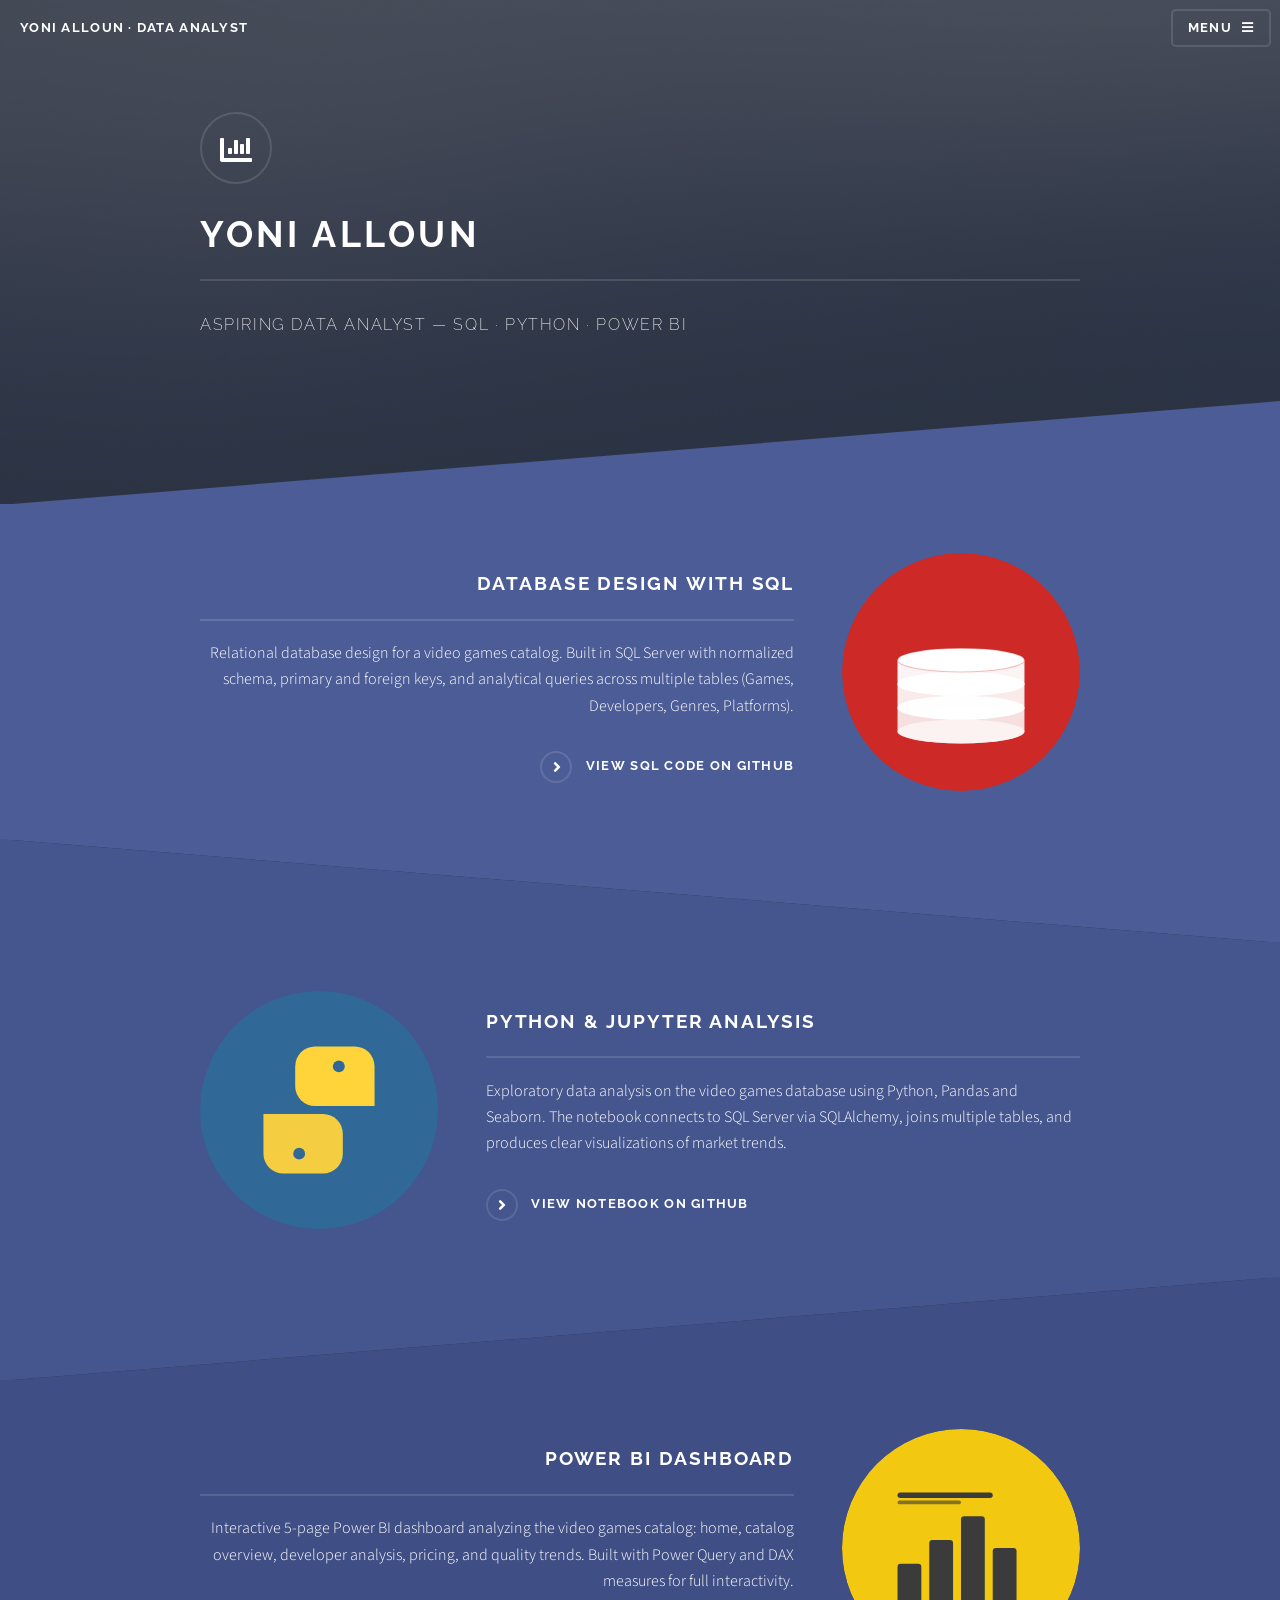
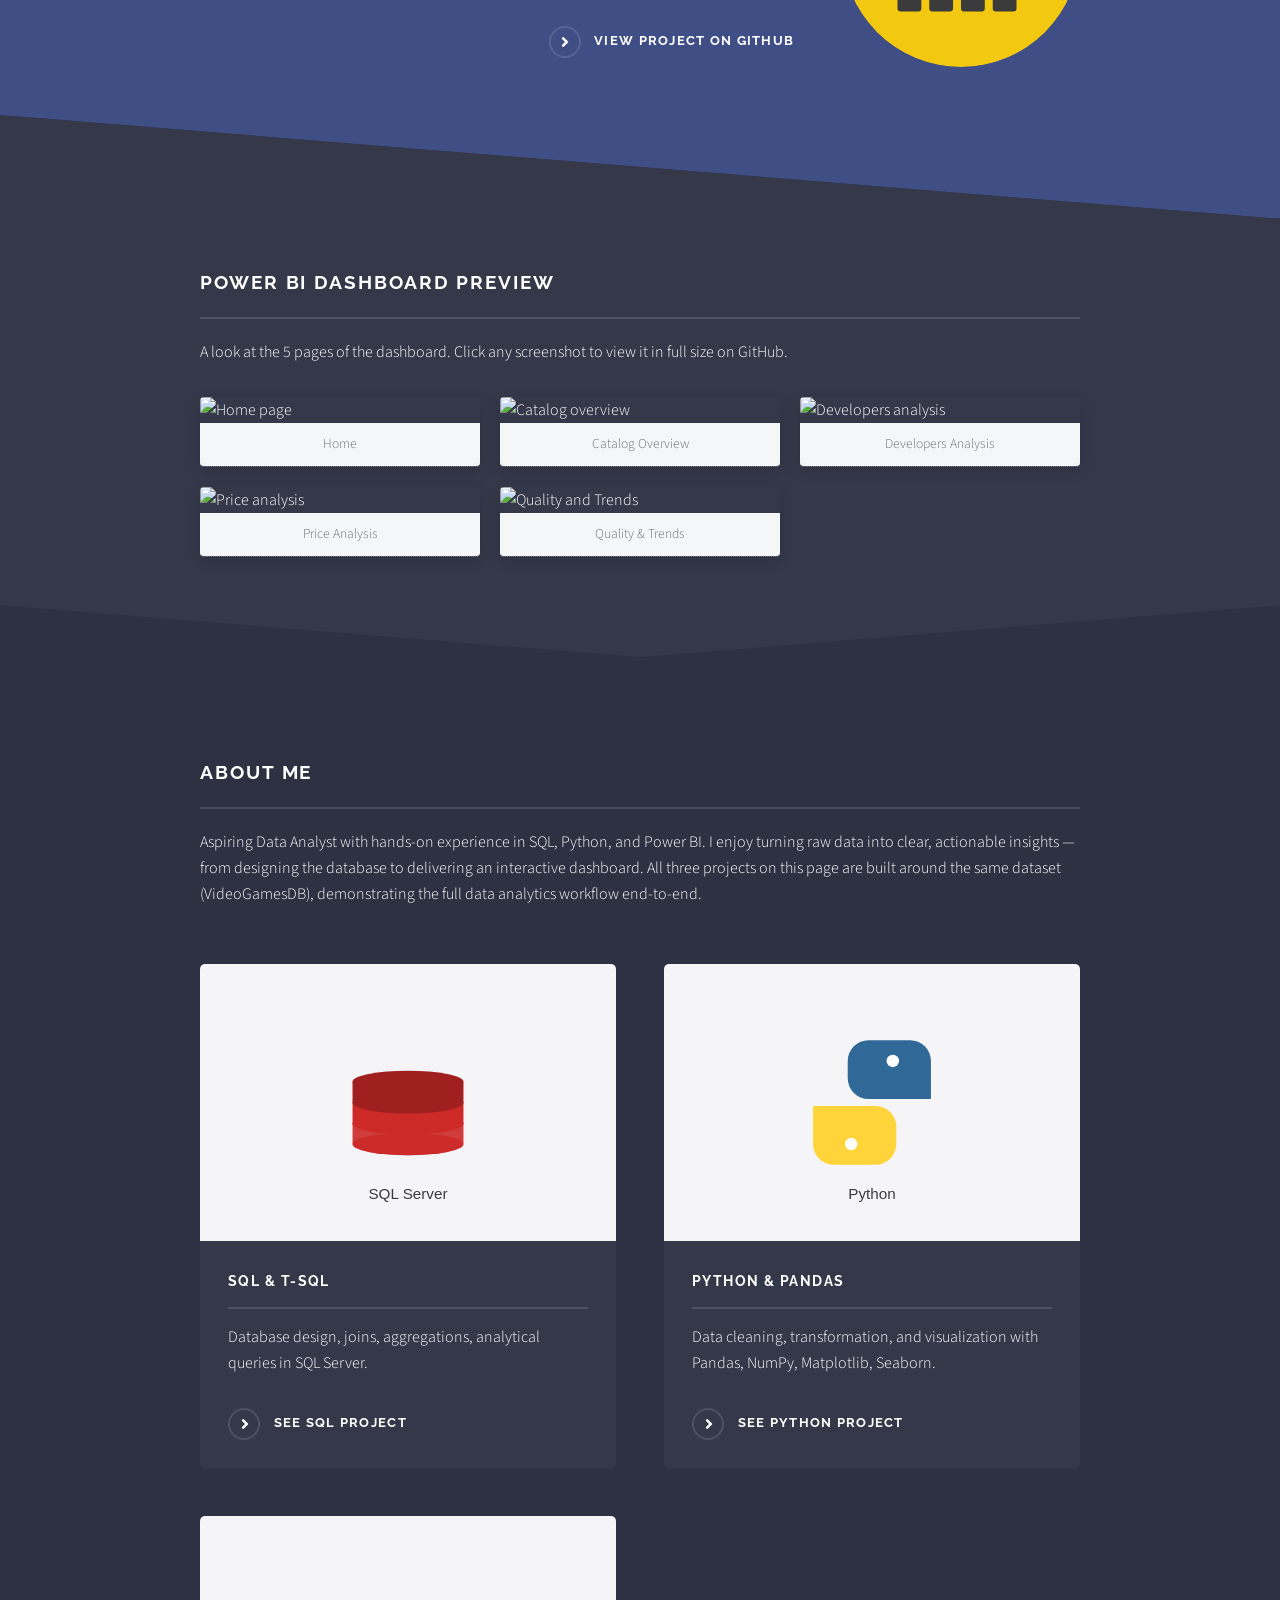
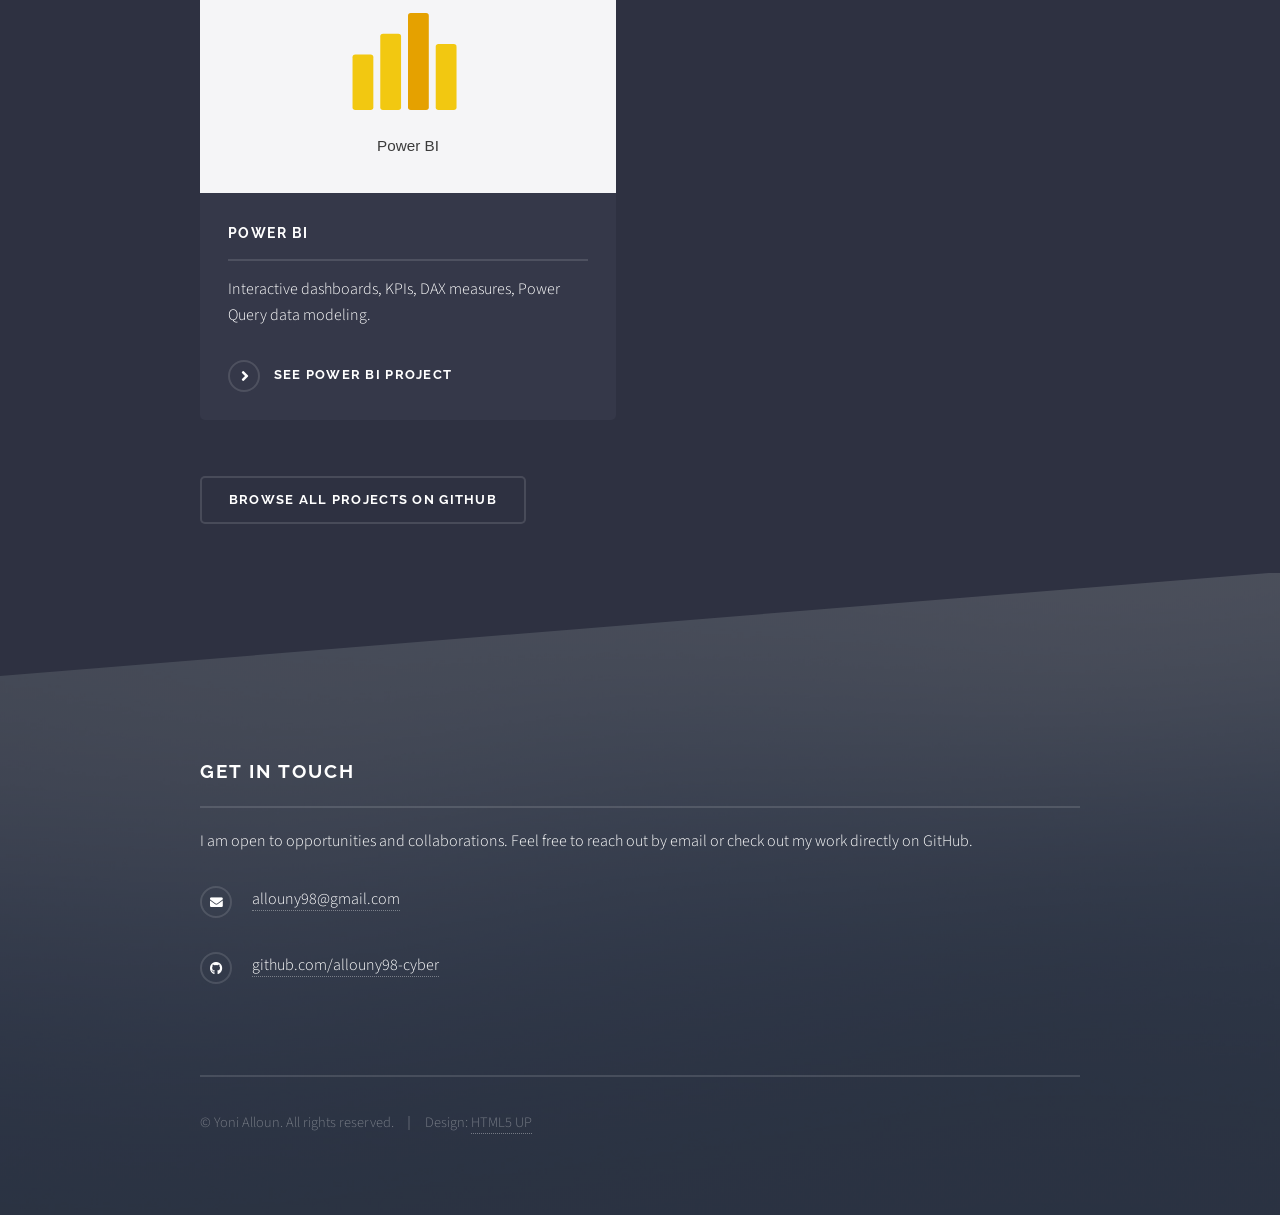
==== index.html @ 01dc7b08 "Add files via upload" ====
<!DOCTYPE HTML>
<!--
	Solid State by HTML5 UP
	html5up.net | @ajlkn
	Free for personal and commercial use under the CCA 3.0 license (html5up.net/license)
-->
<html>
	<head>
		<title>Yoni Alloun - Data Analyst Portfolio</title>
		<meta charset="utf-8" />
		<meta name="viewport" content="width=device-width, initial-scale=1, user-scalable=no" />
		<link rel="stylesheet" href="assets/css/main.css" />
		<noscript><link rel="stylesheet" href="assets/css/noscript.css" /></noscript>
		<style>
			/* Power BI gallery — make screenshots feel like a real gallery */
			.gallery {
				display: grid;
				grid-template-columns: repeat(auto-fit, minmax(280px, 1fr));
				gap: 20px;
				margin: 2em 0;
			}
			.gallery a {
				display: block;
				overflow: hidden;
				border-radius: 4px;
				box-shadow: 0 4px 14px rgba(0,0,0,0.15);
				transition: transform 0.25s ease, box-shadow 0.25s ease;
			}
			.gallery a:hover {
				transform: translateY(-4px);
				box-shadow: 0 8px 22px rgba(0,0,0,0.25);
			}
			.gallery img {
				display: block;
				width: 100%;
				height: auto;
			}
			.gallery figcaption {
				display: block;
				padding: 10px 12px;
				font-size: 0.85em;
				color: #6f7178;
				background-color: #f5f6f7;
				text-align: center;
			}
		</style>
	</head>
	<body class="is-preload">

		<!-- Page Wrapper -->
			<div id="page-wrapper">

				<!-- Header -->
					<header id="header" class="alt">
						<h1><a href="index.html">Yoni Alloun &middot; Data Analyst</a></h1>
						<nav>
							<a href="#menu">Menu</a>
						</nav>
					</header>

				<!-- Menu -->
					<nav id="menu">
						<div class="inner">
							<h2>Menu</h2>
							<ul class="links">
								<li><a href="index.html">Home</a></li>
								<li><a href="#one">Projects</a></li>
								<li><a href="#about">About</a></li>
								<li><a href="#footer">Contact</a></li>
								<li><a href="https://github.com/allouny98-cyber/my-projects" target="_blank">GitHub</a></li>
							</ul>
							<a href="#" class="close">Close</a>
						</div>
					</nav>

				<!-- Banner -->
					<section id="banner">
						<div class="inner">
							<div class="logo"><span class="icon solid fa-chart-bar"></span></div>
							<h2>Yoni Alloun</h2>
							<p>Aspiring Data Analyst &mdash; SQL &middot; Python &middot; Power BI</p>
						</div>
					</section>

				<!-- Wrapper -->
					<section id="wrapper">

						<!-- Project 1: Database Design -->
							<section id="one" class="wrapper spotlight style1">
								<div class="inner">
									<a href="https://github.com/allouny98-cyber/my-projects/blob/main/database-project/database_project.sql" class="image" target="_blank"><img src="images/project-database.svg" alt="Database Design Project" /></a>
									<div class="content">
										<h2 class="major">Database Design with SQL</h2>
										<p>Relational database design for a video games catalog. Built in SQL Server with normalized schema, primary and foreign keys, and analytical queries across multiple tables (Games, Developers, Genres, Platforms).</p>
										<a href="https://github.com/allouny98-cyber/my-projects/blob/main/database-project/database_project.sql" class="special" target="_blank">View SQL code on GitHub</a>
									</div>
								</div>
							</section>

						<!-- Project 2: Python / Jupyter -->
							<section id="two" class="wrapper alt spotlight style2">
								<div class="inner">
									<a href="https://github.com/allouny98-cyber/my-projects/tree/main/jupyter-project" class="image" target="_blank"><img src="images/project-python.svg" alt="Python Jupyter Analysis" /></a>
									<div class="content">
										<h2 class="major">Python &amp; Jupyter Analysis</h2>
										<p>Exploratory data analysis on the video games database using Python, Pandas and Seaborn. The notebook connects to SQL Server via SQLAlchemy, joins multiple tables, and produces clear visualizations of market trends.</p>
										<a href="https://github.com/allouny98-cyber/my-projects/tree/main/jupyter-project" class="special" target="_blank">View notebook on GitHub</a>
									</div>
								</div>
							</section>

						<!-- Project 3: Power BI -->
							<section id="three" class="wrapper spotlight style3">
								<div class="inner">
									<a href="https://github.com/allouny98-cyber/my-projects/tree/main/powerbi-project" class="image" target="_blank"><img src="images/project-powerbi.svg" alt="Power BI Dashboard" /></a>
									<div class="content">
										<h2 class="major">Power BI Dashboard</h2>
										<p>Interactive 5-page Power BI dashboard analyzing the video games catalog: home, catalog overview, developer analysis, pricing, and quality trends. Built with Power Query and DAX measures for full interactivity.</p>
										<a href="https://github.com/allouny98-cyber/my-projects/tree/main/powerbi-project" class="special" target="_blank">View project on GitHub</a>
									</div>
								</div>
							</section>

						<!-- Power BI Gallery -->
							<section id="gallery" class="wrapper alt style2">
								<div class="inner">
									<h2 class="major">Power BI Dashboard Preview</h2>
									<p>A look at the 5 pages of the dashboard. Click any screenshot to view it in full size on GitHub.</p>
									<div class="gallery">
										<a href="https://raw.githubusercontent.com/allouny98-cyber/my-projects/main/powerbi-project/HOME.png" target="_blank">
											<img src="https://raw.githubusercontent.com/allouny98-cyber/my-projects/main/powerbi-project/HOME.png" alt="Home page" />
											<figcaption>Home</figcaption>
										</a>
										<a href="https://raw.githubusercontent.com/allouny98-cyber/my-projects/main/powerbi-project/Catalog%20Overview.png" target="_blank">
											<img src="https://raw.githubusercontent.com/allouny98-cyber/my-projects/main/powerbi-project/Catalog%20Overview.png" alt="Catalog overview" />
											<figcaption>Catalog Overview</figcaption>
										</a>
										<a href="https://raw.githubusercontent.com/allouny98-cyber/my-projects/main/powerbi-project/Developers%20Analysis.png" target="_blank">
											<img src="https://raw.githubusercontent.com/allouny98-cyber/my-projects/main/powerbi-project/Developers%20Analysis.png" alt="Developers analysis" />
											<figcaption>Developers Analysis</figcaption>
										</a>
										<a href="https://raw.githubusercontent.com/allouny98-cyber/my-projects/main/powerbi-project/Price%20Analysis.png" target="_blank">
											<img src="https://raw.githubusercontent.com/allouny98-cyber/my-projects/main/powerbi-project/Price%20Analysis.png" alt="Price analysis" />
											<figcaption>Price Analysis</figcaption>
										</a>
										<a href="https://raw.githubusercontent.com/allouny98-cyber/my-projects/main/powerbi-project/Quality%20%26%20Trends.png" target="_blank">
											<img src="https://raw.githubusercontent.com/allouny98-cyber/my-projects/main/powerbi-project/Quality%20%26%20Trends.png" alt="Quality and Trends" />
											<figcaption>Quality &amp; Trends</figcaption>
										</a>
									</div>
								</div>
							</section>

						<!-- About / Skills -->
							<section id="about" class="wrapper alt style1">
								<div class="inner">
									<h2 class="major">About me</h2>
									<p>Aspiring Data Analyst with hands-on experience in SQL, Python, and Power BI. I enjoy turning raw data into clear, actionable insights &mdash; from designing the database to delivering an interactive dashboard. All three projects on this page are built around the same dataset (VideoGamesDB), demonstrating the full data analytics workflow end-to-end.</p>
									<section class="features">
										<article>
											<a href="https://github.com/allouny98-cyber/my-projects/blob/main/database-project/database_project.sql" class="image" target="_blank"><img src="images/skill-sql.svg" alt="SQL Server" /></a>
											<h3 class="major">SQL &amp; T-SQL</h3>
											<p>Database design, joins, aggregations, analytical queries in SQL Server.</p>
											<a href="https://github.com/allouny98-cyber/my-projects/blob/main/database-project/database_project.sql" class="special" target="_blank">See SQL project</a>
										</article>
										<article>
											<a href="https://github.com/allouny98-cyber/my-projects/tree/main/jupyter-project" class="image" target="_blank"><img src="images/skill-python.svg" alt="Python" /></a>
											<h3 class="major">Python &amp; Pandas</h3>
											<p>Data cleaning, transformation, and visualization with Pandas, NumPy, Matplotlib, Seaborn.</p>
											<a href="https://github.com/allouny98-cyber/my-projects/tree/main/jupyter-project" class="special" target="_blank">See Python project</a>
										</article>
										<article>
											<a href="https://github.com/allouny98-cyber/my-projects/tree/main/powerbi-project" class="image" target="_blank"><img src="images/skill-powerbi.svg" alt="Power BI" /></a>
											<h3 class="major">Power BI</h3>
											<p>Interactive dashboards, KPIs, DAX measures, Power Query data modeling.</p>
											<a href="https://github.com/allouny98-cyber/my-projects/tree/main/powerbi-project" class="special" target="_blank">See Power BI project</a>
										</article>
									</section>
									<ul class="actions">
										<li><a href="https://github.com/allouny98-cyber/my-projects" class="button" target="_blank">Browse all projects on GitHub</a></li>
									</ul>
								</div>
							</section>

					</section>

				<!-- Footer -->
					<section id="footer">
						<div class="inner">
							<h2 class="major">Get in touch</h2>
							<p>I am open to opportunities and collaborations. Feel free to reach out by email or check out my work directly on GitHub.</p>
							<ul class="contact">
								<li class="icon solid fa-envelope"><a href="mailto:allouny98@gmail.com">allouny98@gmail.com</a></li>
								<li class="icon brands fa-github"><a href="https://github.com/allouny98-cyber" target="_blank">github.com/allouny98-cyber</a></li>
							</ul>
							<ul class="copyright">
								<li>&copy; Yoni Alloun. All rights reserved.</li><li>Design: <a href="http://html5up.net">HTML5 UP</a></li>
							</ul>
						</div>
					</section>

			</div>

		<!-- Scripts -->
			<script src="assets/js/jquery.min.js"></script>
			<script src="assets/js/jquery.scrollex.min.js"></script>
			<script src="assets/js/browser.min.js"></script>
			<script src="assets/js/breakpoints.min.js"></script>
			<script src="assets/js/util.js"></script>
			<script src="assets/js/main.js"></script>

	</body>
</html>
---- assets/css/main.css ----
@import url(fontawesome-all.min.css);
@import url("https://fonts.googleapis.com/css?family=Raleway:200,700|Source+Sans+Pro:300,600,300italic,600italic");

/*
	Solid State by HTML5 UP
	html5up.net | @ajlkn
	Free for personal and commercial use under the CCA 3.0 license (html5up.net/license)
*/

html, body, div, span, applet, object,
iframe, h1, h2, h3, h4, h5, h6, p, blockquote,
pre, a, abbr, acronym, address, big, cite,
code, del, dfn, em, img, ins, kbd, q, s, samp,
small, strike, strong, sub, sup, tt, var, b,
u, i, center, dl, dt, dd, ol, ul, li, fieldset,
form, label, legend, table, caption, tbody,
tfoot, thead, tr, th, td, article, aside,
canvas, details, embed, figure, figcaption,
footer, header, hgroup, menu, nav, output, ruby,
section, summary, time, mark, audio, video {
	margin: 0;
	padding: 0;
	border: 0;
	font-size: 100%;
	font: inherit;
	vertical-align: baseline;}

article, aside, details, figcaption, figure,
footer, header, hgroup, menu, nav, section {
	display: block;}

body {
	line-height: 1;
}

ol, ul {
	list-style: none;
}

blockquote, q {
	quotes: none;
}

	blockquote:before, blockquote:after, q:before, q:after {
		content: '';
		content: none;
	}

table {
	border-collapse: collapse;
	border-spacing: 0;
}

body {
	-webkit-text-size-adjust: none;
}

mark {
	background-color: transparent;
	color: inherit;
}

input::-moz-focus-inner {
	border: 0;
	padding: 0;
}

input, select, textarea {
	-moz-appearance: none;
	-webkit-appearance: none;
	-ms-appearance: none;
	appearance: none;
}

/* Basic */

	@-ms-viewport {
		width: device-width;
	}

	body {
		-ms-overflow-style: scrollbar;
	}

	@media screen and (max-width: 480px) {

		html, body {
			min-width: 320px;
		}

	}

	html {
		box-sizing: border-box;
	}

	*, *:before, *:after {
		box-sizing: inherit;
	}

	body {
		background-color: #2e3141;
		background-image: linear-gradient(to top, rgba(46, 49, 65, 0.8), rgba(46, 49, 65, 0.8)), url("../../images/bg.jpg");
		background-size: auto, cover;
		background-attachment: fixed, fixed;
		background-position: center, center;
	}

		body.is-preload *, body.is-preload *:before, body.is-preload *:after {
			-moz-animation: none !important;
			-webkit-animation: none !important;
			-ms-animation: none !important;
			animation: none !important;
			-moz-transition: none !important;
			-webkit-transition: none !important;
			-ms-transition: none !important;
			transition: none !important;
		}

/* Type */

	body, input, select, textarea {
		color: #ffffff;
		font-family: "Source Sans Pro", Helvetica, sans-serif;
		font-size: 16.5pt;
		font-weight: 300;
		line-height: 1.65;
	}

		@media screen and (max-width: 1680px) {

			body, input, select, textarea {
				font-size: 13pt;
			}

		}

		@media screen and (max-width: 1280px) {

			body, input, select, textarea {
				font-size: 12pt;
			}

		}

		@media screen and (max-width: 980px) {

			body, input, select, textarea {
				font-size: 12pt;
			}

		}

		@media screen and (max-width: 736px) {

			body, input, select, textarea {
				font-size: 12pt;
			}

		}

		@media screen and (max-width: 480px) {

			body, input, select, textarea {
				font-size: 12pt;
			}

		}

	a {
		-moz-transition: color 0.2s ease-in-out, border-bottom-color 0.2s ease-in-out;
		-webkit-transition: color 0.2s ease-in-out, border-bottom-color 0.2s ease-in-out;
		-ms-transition: color 0.2s ease-in-out, border-bottom-color 0.2s ease-in-out;
		transition: color 0.2s ease-in-out, border-bottom-color 0.2s ease-in-out;
		border-bottom: dotted 1px rgba(255, 255, 255, 0.35);
		color: #ffffff;
		text-decoration: none;
	}

		a:hover {
			border-bottom-color: transparent;
			color: #ffffff !important;
		}

		a.special:not(.button) {
			text-decoration: none;
			border-bottom: 0;
			display: block;
			font-family: Raleway, Helvetica, sans-serif;
			font-size: 0.8em;
			font-weight: 700;
			letter-spacing: 0.1em;
			margin: 0 0 2em 0;
			text-transform: uppercase;
		}

			a.special:not(.button):before {
				-moz-osx-font-smoothing: grayscale;
				-webkit-font-smoothing: antialiased;
				display: inline-block;
				font-style: normal;
				font-variant: normal;
				text-rendering: auto;
				line-height: 1;
				text-transform: none !important;
				font-family: 'Font Awesome 5 Free';
				font-weight: 900;
			}

			a.special:not(.button):before {
				-moz-transition: background-color 0.2s ease-in-out;
				-webkit-transition: background-color 0.2s ease-in-out;
				-ms-transition: background-color 0.2s ease-in-out;
				transition: background-color 0.2s ease-in-out;
				border-radius: 100%;
				border: solid 2px rgba(255, 255, 255, 0.125);
				content: '\f105';
				display: inline-block;
				font-size: 1.25em;
				height: 2em;
				line-height: 1.75em;
				margin-right: 0.85em;
				text-align: center;
				text-indent: 0.15em;
				vertical-align: middle;
				width: 2em;
			}

			a.special:not(.button):hover:before {
				background-color: rgba(255, 255, 255, 0.025);
			}

			a.special:not(.button):active:before {
				background-color: rgba(255, 255, 255, 0.075);
			}

	strong, b {
		color: #ffffff;
		font-weight: 600;
	}

	em, i {
		font-style: italic;
	}

	p {
		margin: 0 0 2em 0;
	}

	h1, h2, h3, h4, h5, h6 {
		color: #ffffff;
		font-family: Raleway, Helvetica, sans-serif;
		font-weight: 700;
		letter-spacing: 0.1em;
		margin: 0 0 1em 0;
		text-transform: uppercase;
	}

		h1 a, h2 a, h3 a, h4 a, h5 a, h6 a {
			color: inherit;
			text-decoration: none;
			border-bottom: 0;
		}

		h1 span, h2 span, h3 span, h4 span, h5 span, h6 span {
			font-weight: 200;
		}

		h1.major, h2.major, h3.major, h4.major, h5.major, h6.major {
			padding-bottom: 1em;
			border-bottom: solid 2px rgba(255, 255, 255, 0.125);
		}

	h2 {
		font-size: 1.2em;
	}

	h3 {
		font-size: 0.9em;
	}

	h4 {
		font-size: 0.7em;
	}

	h5 {
		font-size: 0.7em;
	}

	h6 {
		font-size: 0.7em;
	}

	@media screen and (max-width: 736px) {

		h2 {
			font-size: 1em;
		}

		h3 {
			font-size: 0.8em;
		}

	}

	sub {
		font-size: 0.8em;
		position: relative;
		top: 0.5em;
	}

	sup {
		font-size: 0.8em;
		position: relative;
		top: -0.5em;
	}

	blockquote {
		border-left: solid 4px rgba(255, 255, 255, 0.125);
		font-style: italic;
		margin: 0 0 2em 0;
		padding: 0.5em 0 0.5em 2em;
	}

	code {
		background: rgba(255, 255, 255, 0.025);
		border-radius: 5px;
		border: solid 2px rgba(255, 255, 255, 0.125);
		font-family: "Courier New", monospace;
		font-size: 0.9em;
		margin: 0 0.25em;
		padding: 0.25em 0.65em;
	}

	pre {
		-webkit-overflow-scrolling: touch;
		font-family: "Courier New", monospace;
		font-size: 0.9em;
		margin: 0 0 2em 0;
	}

		pre code {
			display: block;
			line-height: 1.75em;
			padding: 1em 1.5em;
			overflow-x: auto;
		}

	hr {
		border: 0;
		border-bottom: solid 2px rgba(255, 255, 255, 0.125);
		margin: 2.5em 0;
	}

		hr.major {
			margin: 4em 0;
		}

	.align-left {
		text-align: left;
	}

	.align-center {
		text-align: center;
	}

	.align-right {
		text-align: right;
	}

/* Row */

	.row {
		display: flex;
		flex-wrap: wrap;
		box-sizing: border-box;
		align-items: stretch;
	}

		.row > * {
			box-sizing: border-box;
		}

		.row.gtr-uniform > * > :last-child {
			margin-bottom: 0;
		}

		.row.aln-left {
			justify-content: flex-start;
		}

		.row.aln-center {
			justify-content: center;
		}

		.row.aln-right {
			justify-content: flex-end;
		}

		.row.aln-top {
			align-items: flex-start;
		}

		.row.aln-middle {
			align-items: center;
		}

		.row.aln-bottom {
			align-items: flex-end;
		}

		.row > .imp {
			order: -1;
		}

		.row > .col-1 {
			width: 8.33333%;
		}

		.row > .off-1 {
			margin-left: 8.33333%;
		}

		.row > .col-2 {
			width: 16.66667%;
		}

		.row > .off-2 {
			margin-left: 16.66667%;
		}

		.row > .col-3 {
			width: 25%;
		}

		.row > .off-3 {
			margin-left: 25%;
		}

		.row > .col-4 {
			width: 33.33333%;
		}

		.row > .off-4 {
			margin-left: 33.33333%;
		}

		.row > .col-5 {
			width: 41.66667%;
		}

		.row > .off-5 {
			margin-left: 41.66667%;
		}

		.row > .col-6 {
			width: 50%;
		}

		.row > .off-6 {
			margin-left: 50%;
		}

		.row > .col-7 {
			width: 58.33333%;
		}

		.row > .off-7 {
			margin-left: 58.33333%;
		}

		.row > .col-8 {
			width: 66.66667%;
		}

		.row > .off-8 {
			margin-left: 66.66667%;
		}

		.row > .col-9 {
			width: 75%;
		}

		.row > .off-9 {
			margin-left: 75%;
		}

		.row > .col-10 {
			width: 83.33333%;
		}

		.row > .off-10 {
			margin-left: 83.33333%;
		}

		.row > .col-11 {
			width: 91.66667%;
		}

		.row > .off-11 {
			margin-left: 91.66667%;
		}

		.row > .col-12 {
			width: 100%;
		}

		.row > .off-12 {
			margin-left: 100%;
		}

		.row.gtr-0 {
			margin-top: 0;
			margin-left: 0em;
		}

			.row.gtr-0 > * {
				padding: 0 0 0 0em;
			}

			.row.gtr-0.gtr-uniform {
				margin-top: 0em;
			}

				.row.gtr-0.gtr-uniform > * {
					padding-top: 0em;
				}

		.row.gtr-25 {
			margin-top: 0;
			margin-left: -0.4375em;
		}

			.row.gtr-25 > * {
				padding: 0 0 0 0.4375em;
			}

			.row.gtr-25.gtr-uniform {
				margin-top: -0.4375em;
			}

				.row.gtr-25.gtr-uniform > * {
					padding-top: 0.4375em;
				}

		.row.gtr-50 {
			margin-top: 0;
			margin-left: -0.875em;
		}

			.row.gtr-50 > * {
				padding: 0 0 0 0.875em;
			}

			.row.gtr-50.gtr-uniform {
				margin-top: -0.875em;
			}

				.row.gtr-50.gtr-uniform > * {
					padding-top: 0.875em;
				}

		.row {
			margin-top: 0;
			margin-left: -1.75em;
		}

			.row > * {
				padding: 0 0 0 1.75em;
			}

			.row.gtr-uniform {
				margin-top: -1.75em;
			}

				.row.gtr-uniform > * {
					padding-top: 1.75em;
				}

		.row.gtr-150 {
			margin-top: 0;
			margin-left: -2.625em;
		}

			.row.gtr-150 > * {
				padding: 0 0 0 2.625em;
			}

			.row.gtr-150.gtr-uniform {
				margin-top: -2.625em;
			}

				.row.gtr-150.gtr-uniform > * {
					padding-top: 2.625em;
				}

		.row.gtr-200 {
			margin-top: 0;
			margin-left: -3.5em;
		}

			.row.gtr-200 > * {
				padding: 0 0 0 3.5em;
			}

			.row.gtr-200.gtr-uniform {
				margin-top: -3.5em;
			}

				.row.gtr-200.gtr-uniform > * {
					padding-top: 3.5em;
				}

		@media screen and (max-width: 1680px) {

			.row {
				display: flex;
				flex-wrap: wrap;
				box-sizing: border-box;
				align-items: stretch;
			}

				.row > * {
					box-sizing: border-box;
				}

				.row.gtr-uniform > * > :last-child {
					margin-bottom: 0;
				}

				.row.aln-left {
					justify-content: flex-start;
				}

				.row.aln-center {
					justify-content: center;
				}

				.row.aln-right {
					justify-content: flex-end;
				}

				.row.aln-top {
					align-items: flex-start;
				}

				.row.aln-middle {
					align-items: center;
				}

				.row.aln-bottom {
					align-items: flex-end;
				}

				.row > .imp-xlarge {
					order: -1;
				}

				.row > .col-1-xlarge {
					width: 8.33333%;
				}

				.row > .off-1-xlarge {
					margin-left: 8.33333%;
				}

				.row > .col-2-xlarge {
					width: 16.66667%;
				}

				.row > .off-2-xlarge {
					margin-left: 16.66667%;
				}

				.row > .col-3-xlarge {
					width: 25%;
				}

				.row > .off-3-xlarge {
					margin-left: 25%;
				}

				.row > .col-4-xlarge {
					width: 33.33333%;
				}

				.row > .off-4-xlarge {
					margin-left: 33.33333%;
				}

				.row > .col-5-xlarge {
					width: 41.66667%;
				}

				.row > .off-5-xlarge {
					margin-left: 41.66667%;
				}

				.row > .col-6-xlarge {
					width: 50%;
				}

				.row > .off-6-xlarge {
					margin-left: 50%;
				}

				.row > .col-7-xlarge {
					width: 58.33333%;
				}

				.row > .off-7-xlarge {
					margin-left: 58.33333%;
				}

				.row > .col-8-xlarge {
					width: 66.66667%;
				}

				.row > .off-8-xlarge {
					margin-left: 66.66667%;
				}

				.row > .col-9-xlarge {
					width: 75%;
				}

				.row > .off-9-xlarge {
					margin-left: 75%;
				}

				.row > .col-10-xlarge {
					width: 83.33333%;
				}

				.row > .off-10-xlarge {
					margin-left: 83.33333%;
				}

				.row > .col-11-xlarge {
					width: 91.66667%;
				}

				.row > .off-11-xlarge {
					margin-left: 91.66667%;
				}

				.row > .col-12-xlarge {
					width: 100%;
				}

				.row > .off-12-xlarge {
					margin-left: 100%;
				}

				.row.gtr-0 {
					margin-top: 0;
					margin-left: 0em;
				}

					.row.gtr-0 > * {
						padding: 0 0 0 0em;
					}

					.row.gtr-0.gtr-uniform {
						margin-top: 0em;
					}

						.row.gtr-0.gtr-uniform > * {
							padding-top: 0em;
						}

				.row.gtr-25 {
					margin-top: 0;
					margin-left: -0.4375em;
				}

					.row.gtr-25 > * {
						padding: 0 0 0 0.4375em;
					}

					.row.gtr-25.gtr-uniform {
						margin-top: -0.4375em;
					}

						.row.gtr-25.gtr-uniform > * {
							padding-top: 0.4375em;
						}

				.row.gtr-50 {
					margin-top: 0;
					margin-left: -0.875em;
				}

					.row.gtr-50 > * {
						padding: 0 0 0 0.875em;
					}

					.row.gtr-50.gtr-uniform {
						margin-top: -0.875em;
					}

						.row.gtr-50.gtr-uniform > * {
							padding-top: 0.875em;
						}

				.row {
					margin-top: 0;
					margin-left: -1.75em;
				}

					.row > * {
						padding: 0 0 0 1.75em;
					}

					.row.gtr-uniform {
						margin-top: -1.75em;
					}

						.row.gtr-uniform > * {
							padding-top: 1.75em;
						}

				.row.gtr-150 {
					margin-top: 0;
					margin-left: -2.625em;
				}

					.row.gtr-150 > * {
						padding: 0 0 0 2.625em;
					}

					.row.gtr-150.gtr-uniform {
						margin-top: -2.625em;
					}

						.row.gtr-150.gtr-uniform > * {
							padding-top: 2.625em;
						}

				.row.gtr-200 {
					margin-top: 0;
					margin-left: -3.5em;
				}

					.row.gtr-200 > * {
						padding: 0 0 0 3.5em;
					}

					.row.gtr-200.gtr-uniform {
						margin-top: -3.5em;
					}

						.row.gtr-200.gtr-uniform > * {
							padding-top: 3.5em;
						}

		}

		@media screen and (max-width: 1280px) {

			.row {
				display: flex;
				flex-wrap: wrap;
				box-sizing: border-box;
				align-items: stretch;
			}

				.row > * {
					box-sizing: border-box;
				}

				.row.gtr-uniform > * > :last-child {
					margin-bottom: 0;
				}

				.row.aln-left {
					justify-content: flex-start;
				}

				.row.aln-center {
					justify-content: center;
				}

				.row.aln-right {
					justify-content: flex-end;
				}

				.row.aln-top {
					align-items: flex-start;
				}

				.row.aln-middle {
					align-items: center;
				}

				.row.aln-bottom {
					align-items: flex-end;
				}

				.row > .imp-large {
					order: -1;
				}

				.row > .col-1-large {
					width: 8.33333%;
				}

				.row > .off-1-large {
					margin-left: 8.33333%;
				}

				.row > .col-2-large {
					width: 16.66667%;
				}

				.row > .off-2-large {
					margin-left: 16.66667%;
				}

				.row > .col-3-large {
					width: 25%;
				}

				.row > .off-3-large {
					margin-left: 25%;
				}

				.row > .col-4-large {
					width: 33.33333%;
				}

				.row > .off-4-large {
					margin-left: 33.33333%;
				}

				.row > .col-5-large {
					width: 41.66667%;
				}

				.row > .off-5-large {
					margin-left: 41.66667%;
				}

				.row > .col-6-large {
					width: 50%;
				}

				.row > .off-6-large {
					margin-left: 50%;
				}

				.row > .col-7-large {
					width: 58.33333%;
				}

				.row > .off-7-large {
					margin-left: 58.33333%;
				}

				.row > .col-8-large {
					width: 66.66667%;
				}

				.row > .off-8-large {
					margin-left: 66.66667%;
				}

				.row > .col-9-large {
					width: 75%;
				}

				.row > .off-9-large {
					margin-left: 75%;
				}

				.row > .col-10-large {
					width: 83.33333%;
				}

				.row > .off-10-large {
					margin-left: 83.33333%;
				}

				.row > .col-11-large {
					width: 91.66667%;
				}

				.row > .off-11-large {
					margin-left: 91.66667%;
				}

				.row > .col-12-large {
					width: 100%;
				}

				.row > .off-12-large {
					margin-left: 100%;
				}

				.row.gtr-0 {
					margin-top: 0;
					margin-left: 0em;
				}

					.row.gtr-0 > * {
						padding: 0 0 0 0em;
					}

					.row.gtr-0.gtr-uniform {
						margin-top: 0em;
					}

						.row.gtr-0.gtr-uniform > * {
							padding-top: 0em;
						}

				.row.gtr-25 {
					margin-top: 0;
					margin-left: -0.4375em;
				}

					.row.gtr-25 > * {
						padding: 0 0 0 0.4375em;
					}

					.row.gtr-25.gtr-uniform {
						margin-top: -0.4375em;
					}

						.row.gtr-25.gtr-uniform > * {
							padding-top: 0.4375em;
						}

				.row.gtr-50 {
					margin-top: 0;
					margin-left: -0.875em;
				}

					.row.gtr-50 > * {
						padding: 0 0 0 0.875em;
					}

					.row.gtr-50.gtr-uniform {
						margin-top: -0.875em;
					}

						.row.gtr-50.gtr-uniform > * {
							padding-top: 0.875em;
						}

				.row {
					margin-top: 0;
					margin-left: -1.75em;
				}

					.row > * {
						padding: 0 0 0 1.75em;
					}

					.row.gtr-uniform {
						margin-top: -1.75em;
					}

						.row.gtr-uniform > * {
							padding-top: 1.75em;
						}

				.row.gtr-150 {
					margin-top: 0;
					margin-left: -2.625em;
				}

					.row.gtr-150 > * {
						padding: 0 0 0 2.625em;
					}

					.row.gtr-150.gtr-uniform {
						margin-top: -2.625em;
					}

						.row.gtr-150.gtr-uniform > * {
							padding-top: 2.625em;
						}

				.row.gtr-200 {
					margin-top: 0;
					margin-left: -3.5em;
				}

					.row.gtr-200 > * {
						padding: 0 0 0 3.5em;
					}

					.row.gtr-200.gtr-uniform {
						margin-top: -3.5em;
					}

						.row.gtr-200.gtr-uniform > * {
							padding-top: 3.5em;
						}

		}

		@media screen and (max-width: 980px) {

			.row {
				display: flex;
				flex-wrap: wrap;
				box-sizing: border-box;
				align-items: stretch;
			}

				.row > * {
					box-sizing: border-box;
				}

				.row.gtr-uniform > * > :last-child {
					margin-bottom: 0;
				}

				.row.aln-left {
					justify-content: flex-start;
				}

				.row.aln-center {
					justify-content: center;
				}

				.row.aln-right {
					justify-content: flex-end;
				}

				.row.aln-top {
					align-items: flex-start;
				}

				.row.aln-middle {
					align-items: center;
				}

				.row.aln-bottom {
					align-items: flex-end;
				}

				.row > .imp-medium {
					order: -1;
				}

				.row > .col-1-medium {
					width: 8.33333%;
				}

				.row > .off-1-medium {
					margin-left: 8.33333%;
				}

				.row > .col-2-medium {
					width: 16.66667%;
				}

				.row > .off-2-medium {
					margin-left: 16.66667%;
				}

				.row > .col-3-medium {
					width: 25%;
				}

				.row > .off-3-medium {
					margin-left: 25%;
				}

				.row > .col-4-medium {
					width: 33.33333%;
				}

				.row > .off-4-medium {
					margin-left: 33.33333%;
				}

				.row > .col-5-medium {
					width: 41.66667%;
				}

				.row > .off-5-medium {
					margin-left: 41.66667%;
				}

				.row > .col-6-medium {
					width: 50%;
				}

				.row > .off-6-medium {
					margin-left: 50%;
				}

				.row > .col-7-medium {
					width: 58.33333%;
				}

				.row > .off-7-medium {
					margin-left: 58.33333%;
				}

				.row > .col-8-medium {
					width: 66.66667%;
				}

				.row > .off-8-medium {
					margin-left: 66.66667%;
				}

				.row > .col-9-medium {
					width: 75%;
				}

				.row > .off-9-medium {
					margin-left: 75%;
				}

				.row > .col-10-medium {
					width: 83.33333%;
				}

				.row > .off-10-medium {
					margin-left: 83.33333%;
				}

				.row > .col-11-medium {
					width: 91.66667%;
				}

				.row > .off-11-medium {
					margin-left: 91.66667%;
				}

				.row > .col-12-medium {
					width: 100%;
				}

				.row > .off-12-medium {
					margin-left: 100%;
				}

				.row.gtr-0 {
					margin-top: 0;
					margin-left: 0em;
				}

					.row.gtr-0 > * {
						padding: 0 0 0 0em;
					}

					.row.gtr-0.gtr-uniform {
						margin-top: 0em;
					}

						.row.gtr-0.gtr-uniform > * {
							padding-top: 0em;
						}

				.row.gtr-25 {
					margin-top: 0;
					margin-left: -0.4375em;
				}

					.row.gtr-25 > * {
						padding: 0 0 0 0.4375em;
					}

					.row.gtr-25.gtr-uniform {
						margin-top: -0.4375em;
					}

						.row.gtr-25.gtr-uniform > * {
							padding-top: 0.4375em;
						}

				.row.gtr-50 {
					margin-top: 0;
					margin-left: -0.875em;
				}

					.row.gtr-50 > * {
						padding: 0 0 0 0.875em;
					}

					.row.gtr-50.gtr-uniform {
						margin-top: -0.875em;
					}

						.row.gtr-50.gtr-uniform > * {
							padding-top: 0.875em;
						}

				.row {
					margin-top: 0;
					margin-left: -1.75em;
				}

					.row > * {
						padding: 0 0 0 1.75em;
					}

					.row.gtr-uniform {
						margin-top: -1.75em;
					}

						.row.gtr-uniform > * {
							padding-top: 1.75em;
						}

				.row.gtr-150 {
					margin-top: 0;
					margin-left: -2.625em;
				}

					.row.gtr-150 > * {
						padding: 0 0 0 2.625em;
					}

					.row.gtr-150.gtr-uniform {
						margin-top: -2.625em;
					}

						.row.gtr-150.gtr-uniform > * {
							padding-top: 2.625em;
						}

				.row.gtr-200 {
					margin-top: 0;
					margin-left: -3.5em;
				}

					.row.gtr-200 > * {
						padding: 0 0 0 3.5em;
					}

					.row.gtr-200.gtr-uniform {
						margin-top: -3.5em;
					}

						.row.gtr-200.gtr-uniform > * {
							padding-top: 3.5em;
						}

		}

		@media screen and (max-width: 736px) {

			.row {
				display: flex;
				flex-wrap: wrap;
				box-sizing: border-box;
				align-items: stretch;
			}

				.row > * {
					box-sizing: border-box;
				}

				.row.gtr-uniform > * > :last-child {
					margin-bottom: 0;
				}

				.row.aln-left {
					justify-content: flex-start;
				}

				.row.aln-center {
					justify-content: center;
				}

				.row.aln-right {
					justify-content: flex-end;
				}

				.row.aln-top {
					align-items: flex-start;
				}

				.row.aln-middle {
					align-items: center;
				}

				.row.aln-bottom {
					align-items: flex-end;
				}

				.row > .imp-small {
					order: -1;
				}

				.row > .col-1-small {
					width: 8.33333%;
				}

				.row > .off-1-small {
					margin-left: 8.33333%;
				}

				.row > .col-2-small {
					width: 16.66667%;
				}

				.row > .off-2-small {
					margin-left: 16.66667%;
				}

				.row > .col-3-small {
					width: 25%;
				}

				.row > .off-3-small {
					margin-left: 25%;
				}

				.row > .col-4-small {
					width: 33.33333%;
				}

				.row > .off-4-small {
					margin-left: 33.33333%;
				}

				.row > .col-5-small {
					width: 41.66667%;
				}

				.row > .off-5-small {
					margin-left: 41.66667%;
				}

				.row > .col-6-small {
					width: 50%;
				}

				.row > .off-6-small {
					margin-left: 50%;
				}

				.row > .col-7-small {
					width: 58.33333%;
				}

				.row > .off-7-small {
					margin-left: 58.33333%;
				}

				.row > .col-8-small {
					width: 66.66667%;
				}

				.row > .off-8-small {
					margin-left: 66.66667%;
				}

				.row > .col-9-small {
					width: 75%;
				}

				.row > .off-9-small {
					margin-left: 75%;
				}

				.row > .col-10-small {
					width: 83.33333%;
				}

				.row > .off-10-small {
					margin-left: 83.33333%;
				}

				.row > .col-11-small {
					width: 91.66667%;
				}

				.row > .off-11-small {
					margin-left: 91.66667%;
				}

				.row > .col-12-small {
					width: 100%;
				}

				.row > .off-12-small {
					margin-left: 100%;
				}

				.row.gtr-0 {
					margin-top: 0;
					margin-left: 0em;
				}

					.row.gtr-0 > * {
						padding: 0 0 0 0em;
					}

					.row.gtr-0.gtr-uniform {
						margin-top: 0em;
					}

						.row.gtr-0.gtr-uniform > * {
							padding-top: 0em;
						}

				.row.gtr-25 {
					margin-top: 0;
					margin-left: -0.3125em;
				}

					.row.gtr-25 > * {
						padding: 0 0 0 0.3125em;
					}

					.row.gtr-25.gtr-uniform {
						margin-top: -0.3125em;
					}

						.row.gtr-25.gtr-uniform > * {
							padding-top: 0.3125em;
						}

				.row.gtr-50 {
					margin-top: 0;
					margin-left: -0.625em;
				}

					.row.gtr-50 > * {
						padding: 0 0 0 0.625em;
					}

					.row.gtr-50.gtr-uniform {
						margin-top: -0.625em;
					}

						.row.gtr-50.gtr-uniform > * {
							padding-top: 0.625em;
						}

				.row {
					margin-top: 0;
					margin-left: -1.25em;
				}

					.row > * {
						padding: 0 0 0 1.25em;
					}

					.row.gtr-uniform {
						margin-top: -1.25em;
					}

						.row.gtr-uniform > * {
							padding-top: 1.25em;
						}

				.row.gtr-150 {
					margin-top: 0;
					margin-left: -1.875em;
				}

					.row.gtr-150 > * {
						padding: 0 0 0 1.875em;
					}

					.row.gtr-150.gtr-uniform {
						margin-top: -1.875em;
					}

						.row.gtr-150.gtr-uniform > * {
							padding-top: 1.875em;
						}

				.row.gtr-200 {
					margin-top: 0;
					margin-left: -2.5em;
				}

					.row.gtr-200 > * {
						padding: 0 0 0 2.5em;
					}

					.row.gtr-200.gtr-uniform {
						margin-top: -2.5em;
					}

						.row.gtr-200.gtr-uniform > * {
							padding-top: 2.5em;
						}

		}

		@media screen and (max-width: 480px) {

			.row {
				display: flex;
				flex-wrap: wrap;
				box-sizing: border-box;
				align-items: stretch;
			}

				.row > * {
					box-sizing: border-box;
				}

				.row.gtr-uniform > * > :last-child {
					margin-bottom: 0;
				}

				.row.aln-left {
					justify-content: flex-start;
				}

				.row.aln-center {
					justify-content: center;
				}

				.row.aln-right {
					justify-content: flex-end;
				}

				.row.aln-top {
					align-items: flex-start;
				}

				.row.aln-middle {
					align-items: center;
				}

				.row.aln-bottom {
					align-items: flex-end;
				}

				.row > .imp-xsmall {
					order: -1;
				}

				.row > .col-1-xsmall {
					width: 8.33333%;
				}

				.row > .off-1-xsmall {
					margin-left: 8.33333%;
				}

				.row > .col-2-xsmall {
					width: 16.66667%;
				}

				.row > .off-2-xsmall {
					margin-left: 16.66667%;
				}

				.row > .col-3-xsmall {
					width: 25%;
				}

				.row > .off-3-xsmall {
					margin-left: 25%;
				}

				.row > .col-4-xsmall {
					width: 33.33333%;
				}

				.row > .off-4-xsmall {
					margin-left: 33.33333%;
				}

				.row > .col-5-xsmall {
					width: 41.66667%;
				}

				.row > .off-5-xsmall {
					margin-left: 41.66667%;
				}

				.row > .col-6-xsmall {
					width: 50%;
				}

				.row > .off-6-xsmall {
					margin-left: 50%;
				}

				.row > .col-7-xsmall {
					width: 58.33333%;
				}

				.row > .off-7-xsmall {
					margin-left: 58.33333%;
				}

				.row > .col-8-xsmall {
					width: 66.66667%;
				}

				.row > .off-8-xsmall {
					margin-left: 66.66667%;
				}

				.row > .col-9-xsmall {
					width: 75%;
				}

				.row > .off-9-xsmall {
					margin-left: 75%;
				}

				.row > .col-10-xsmall {
					width: 83.33333%;
				}

				.row > .off-10-xsmall {
					margin-left: 83.33333%;
				}

				.row > .col-11-xsmall {
					width: 91.66667%;
				}

				.row > .off-11-xsmall {
					margin-left: 91.66667%;
				}

				.row > .col-12-xsmall {
					width: 100%;
				}

				.row > .off-12-xsmall {
					margin-left: 100%;
				}

				.row.gtr-0 {
					margin-top: 0;
					margin-left: 0em;
				}

					.row.gtr-0 > * {
						padding: 0 0 0 0em;
					}

					.row.gtr-0.gtr-uniform {
						margin-top: 0em;
					}

						.row.gtr-0.gtr-uniform > * {
							padding-top: 0em;
						}

				.row.gtr-25 {
					margin-top: 0;
					margin-left: -0.3125em;
				}

					.row.gtr-25 > * {
						padding: 0 0 0 0.3125em;
					}

					.row.gtr-25.gtr-uniform {
						margin-top: -0.3125em;
					}

						.row.gtr-25.gtr-uniform > * {
							padding-top: 0.3125em;
						}

				.row.gtr-50 {
					margin-top: 0;
					margin-left: -0.625em;
				}

					.row.gtr-50 > * {
						padding: 0 0 0 0.625em;
					}

					.row.gtr-50.gtr-uniform {
						margin-top: -0.625em;
					}

						.row.gtr-50.gtr-uniform > * {
							padding-top: 0.625em;
						}

				.row {
					margin-top: 0;
					margin-left: -1.25em;
				}

					.row > * {
						padding: 0 0 0 1.25em;
					}

					.row.gtr-uniform {
						margin-top: -1.25em;
					}

						.row.gtr-uniform > * {
							padding-top: 1.25em;
						}

				.row.gtr-150 {
					margin-top: 0;
					margin-left: -1.875em;
				}

					.row.gtr-150 > * {
						padding: 0 0 0 1.875em;
					}

					.row.gtr-150.gtr-uniform {
						margin-top: -1.875em;
					}

						.row.gtr-150.gtr-uniform > * {
							padding-top: 1.875em;
						}

				.row.gtr-200 {
					margin-top: 0;
					margin-left: -2.5em;
				}

					.row.gtr-200 > * {
						padding: 0 0 0 2.5em;
					}

					.row.gtr-200.gtr-uniform {
						margin-top: -2.5em;
					}

						.row.gtr-200.gtr-uniform > * {
							padding-top: 2.5em;
						}

		}

		@media screen and (max-width: 360px) {

			.row {
				display: flex;
				flex-wrap: wrap;
				box-sizing: border-box;
				align-items: stretch;
			}

				.row > * {
					box-sizing: border-box;
				}

				.row.gtr-uniform > * > :last-child {
					margin-bottom: 0;
				}

				.row.aln-left {
					justify-content: flex-start;
				}

				.row.aln-center {
					justify-content: center;
				}

				.row.aln-right {
					justify-content: flex-end;
				}

				.row.aln-top {
					align-items: flex-start;
				}

				.row.aln-middle {
					align-items: center;
				}

				.row.aln-bottom {
					align-items: flex-end;
				}

				.row > .imp-xxsmall {
					order: -1;
				}

				.row > .col-1-xxsmall {
					width: 8.33333%;
				}

				.row > .off-1-xxsmall {
					margin-left: 8.33333%;
				}

				.row > .col-2-xxsmall {
					width: 16.66667%;
				}

				.row > .off-2-xxsmall {
					margin-left: 16.66667%;
				}

				.row > .col-3-xxsmall {
					width: 25%;
				}

				.row > .off-3-xxsmall {
					margin-left: 25%;
				}

				.row > .col-4-xxsmall {
					width: 33.33333%;
				}

				.row > .off-4-xxsmall {
					margin-left: 33.33333%;
				}

				.row > .col-5-xxsmall {
					width: 41.66667%;
				}

				.row > .off-5-xxsmall {
					margin-left: 41.66667%;
				}

				.row > .col-6-xxsmall {
					width: 50%;
				}

				.row > .off-6-xxsmall {
					margin-left: 50%;
				}

				.row > .col-7-xxsmall {
					width: 58.33333%;
				}

				.row > .off-7-xxsmall {
					margin-left: 58.33333%;
				}

				.row > .col-8-xxsmall {
					width: 66.66667%;
				}

				.row > .off-8-xxsmall {
					margin-left: 66.66667%;
				}

				.row > .col-9-xxsmall {
					width: 75%;
				}

				.row > .off-9-xxsmall {
					margin-left: 75%;
				}

				.row > .col-10-xxsmall {
					width: 83.33333%;
				}

				.row > .off-10-xxsmall {
					margin-left: 83.33333%;
				}

				.row > .col-11-xxsmall {
					width: 91.66667%;
				}

				.row > .off-11-xxsmall {
					margin-left: 91.66667%;
				}

				.row > .col-12-xxsmall {
					width: 100%;
				}

				.row > .off-12-xxsmall {
					margin-left: 100%;
				}

				.row.gtr-0 {
					margin-top: 0;
					margin-left: 0em;
				}

					.row.gtr-0 > * {
						padding: 0 0 0 0em;
					}

					.row.gtr-0.gtr-uniform {
						margin-top: 0em;
					}

						.row.gtr-0.gtr-uniform > * {
							padding-top: 0em;
						}

				.row.gtr-25 {
					margin-top: 0;
					margin-left: -0.3125em;
				}

					.row.gtr-25 > * {
						padding: 0 0 0 0.3125em;
					}

					.row.gtr-25.gtr-uniform {
						margin-top: -0.3125em;
					}

						.row.gtr-25.gtr-uniform > * {
							padding-top: 0.3125em;
						}

				.row.gtr-50 {
					margin-top: 0;
					margin-left: -0.625em;
				}

					.row.gtr-50 > * {
						padding: 0 0 0 0.625em;
					}

					.row.gtr-50.gtr-uniform {
						margin-top: -0.625em;
					}

						.row.gtr-50.gtr-uniform > * {
							padding-top: 0.625em;
						}

				.row {
					margin-top: 0;
					margin-left: -1.25em;
				}

					.row > * {
						padding: 0 0 0 1.25em;
					}

					.row.gtr-uniform {
						margin-top: -1.25em;
					}

						.row.gtr-uniform > * {
							padding-top: 1.25em;
						}

				.row.gtr-150 {
					margin-top: 0;
					margin-left: -1.875em;
				}

					.row.gtr-150 > * {
						padding: 0 0 0 1.875em;
					}

					.row.gtr-150.gtr-uniform {
						margin-top: -1.875em;
					}

						.row.gtr-150.gtr-uniform > * {
							padding-top: 1.875em;
						}

				.row.gtr-200 {
					margin-top: 0;
					margin-left: -2.5em;
				}

					.row.gtr-200 > * {
						padding: 0 0 0 2.5em;
					}

					.row.gtr-200.gtr-uniform {
						margin-top: -2.5em;
					}

						.row.gtr-200.gtr-uniform > * {
							padding-top: 2.5em;
						}

		}

/* Section/Article */

	section.special, article.special {
		text-align: center;
	}

/* Form */

	form {
		margin: 0 0 2em 0;
	}

		form > :last-child {
			margin-bottom: 0;
		}

		form > .fields {
			display: -moz-flex;
			display: -webkit-flex;
			display: -ms-flex;
			display: flex;
			-moz-flex-wrap: wrap;
			-webkit-flex-wrap: wrap;
			-ms-flex-wrap: wrap;
			flex-wrap: wrap;
			width: calc(100% + 3em);
			margin: -1.5em 0 2em -1.5em;
		}

			form > .fields > .field {
				-moz-flex-grow: 0;
				-webkit-flex-grow: 0;
				-ms-flex-grow: 0;
				flex-grow: 0;
				-moz-flex-shrink: 0;
				-webkit-flex-shrink: 0;
				-ms-flex-shrink: 0;
				flex-shrink: 0;
				padding: 1.5em 0 0 1.5em;
				width: calc(100% - 1.5em);
			}

				form > .fields > .field.half {
					width: calc(50% - 0.75em);
				}

				form > .fields > .field.third {
					width: calc(100%/3 - 0.5em);
				}

				form > .fields > .field.quarter {
					width: calc(25% - 0.375em);
				}

		@media screen and (max-width: 480px) {

			form > .fields {
				width: calc(100% + 3em);
				margin: -1.5em 0 2em -1.5em;
			}

				form > .fields > .field {
					padding: 1.5em 0 0 1.5em;
					width: calc(100% - 1.5em);
				}

					form > .fields > .field.half {
						width: calc(100% - 1.5em);
					}

					form > .fields > .field.third {
						width: calc(100% - 1.5em);
					}

					form > .fields > .field.quarter {
						width: calc(100% - 1.5em);
					}

		}

	label {
		color: #ffffff;
		display: block;
		font-family: Raleway, Helvetica, sans-serif;
		font-size: 0.8em;
		font-weight: 700;
		letter-spacing: 0.1em;
		margin: 0 0 0.7em 0;
		text-transform: uppercase;
	}

	input[type="text"],
	input[type="password"],
	input[type="email"],
	input[type="tel"],
	select,
	textarea {
		-moz-appearance: none;
		-webkit-appearance: none;
		-ms-appearance: none;
		appearance: none;
		background: rgba(255, 255, 255, 0.025);
		border-radius: 5px;
		border: none;
		border: solid 2px rgba(255, 255, 255, 0.125);
		color: inherit;
		display: block;
		outline: 0;
		padding: 0 1em;
		text-decoration: none;
		width: 100%;
	}

		input[type="text"]:invalid,
		input[type="password"]:invalid,
		input[type="email"]:invalid,
		input[type="tel"]:invalid,
		select:invalid,
		textarea:invalid {
			box-shadow: none;
		}

		input[type="text"]:focus,
		input[type="password"]:focus,
		input[type="email"]:focus,
		input[type="tel"]:focus,
		select:focus,
		textarea:focus {
			border-color: #5b6ba6;
		}

	select {
		background-image: url("data:image/svg+xml;charset=utf8,%3Csvg xmlns='http://www.w3.org/2000/svg' width='40' height='40' preserveAspectRatio='none' viewBox='0 0 40 40'%3E%3Cpath d='M9.4,12.3l10.4,10.4l10.4-10.4c0.2-0.2,0.5-0.4,0.9-0.4c0.3,0,0.6,0.1,0.9,0.4l3.3,3.3c0.2,0.2,0.4,0.5,0.4,0.9 c0,0.4-0.1,0.6-0.4,0.9L20.7,31.9c-0.2,0.2-0.5,0.4-0.9,0.4c-0.3,0-0.6-0.1-0.9-0.4L4.3,17.3c-0.2-0.2-0.4-0.5-0.4-0.9 c0-0.4,0.1-0.6,0.4-0.9l3.3-3.3c0.2-0.2,0.5-0.4,0.9-0.4S9.1,12.1,9.4,12.3z' fill='rgba(255, 255, 255, 0.125)' /%3E%3C/svg%3E");
		background-size: 1.25rem;
		background-repeat: no-repeat;
		background-position: calc(100% - 1rem) center;
		height: 2.75em;
		padding-right: 2.75em;
		text-overflow: ellipsis;
	}

		select option {
			color: #ffffff;
			background: #2e3141;
		}

		select:focus::-ms-value {
			background-color: transparent;
		}

		select::-ms-expand {
			display: none;
		}

	input[type="text"],
	input[type="password"],
	input[type="email"],
	select {
		height: 2.75em;
	}

	textarea {
		padding: 0.75em 1em;
	}

	input[type="checkbox"],
	input[type="radio"] {
		-moz-appearance: none;
		-webkit-appearance: none;
		-ms-appearance: none;
		appearance: none;
		display: block;
		float: left;
		margin-right: -2em;
		opacity: 0;
		width: 1em;
		z-index: -1;
	}

		input[type="checkbox"] + label,
		input[type="radio"] + label {
			text-decoration: none;
			color: #ffffff;
			cursor: pointer;
			display: inline-block;
			font-size: 1em;
			font-family: "Source Sans Pro", Helvetica, sans-serif;
			text-transform: none;
			letter-spacing: 0;
			font-weight: 300;
			padding-left: 2.4em;
			padding-right: 0.75em;
			position: relative;
		}

			input[type="checkbox"] + label:before,
			input[type="radio"] + label:before {
				-moz-osx-font-smoothing: grayscale;
				-webkit-font-smoothing: antialiased;
				display: inline-block;
				font-style: normal;
				font-variant: normal;
				text-rendering: auto;
				line-height: 1;
				text-transform: none !important;
				font-family: 'Font Awesome 5 Free';
				font-weight: 900;
			}

			input[type="checkbox"] + label:before,
			input[type="radio"] + label:before {
				background: rgba(255, 255, 255, 0.025);
				border-radius: 5px;
				border: solid 2px rgba(255, 255, 255, 0.125);
				content: '';
				display: inline-block;
				font-size: 0.8em;
				height: 2.0625em;
				left: 0;
				line-height: 2.0625em;
				position: absolute;
				text-align: center;
				top: 0;
				width: 2.0625em;
			}

		input[type="checkbox"]:checked + label:before,
		input[type="radio"]:checked + label:before {
			background: #ffffff;
			border-color: #ffffff;
			content: '\f00c';
			color: #2e3141;
		}

		input[type="checkbox"]:focus + label:before,
		input[type="radio"]:focus + label:before {
			border-color: #4c5c96;
		}

	input[type="checkbox"] + label:before {
		border-radius: 5px;
	}

	input[type="radio"] + label:before {
		border-radius: 100%;
	}

	::-webkit-input-placeholder {
		color: rgba(255, 255, 255, 0.35) !important;
		opacity: 1.0;
	}

	:-moz-placeholder {
		color: rgba(255, 255, 255, 0.35) !important;
		opacity: 1.0;
	}

	::-moz-placeholder {
		color: rgba(255, 255, 255, 0.35) !important;
		opacity: 1.0;
	}

	:-ms-input-placeholder {
		color: rgba(255, 255, 255, 0.35) !important;
		opacity: 1.0;
	}

/* Box */

	.box {
		border-radius: 5px;
		border: solid 2px rgba(255, 255, 255, 0.125);
		margin-bottom: 2em;
		padding: 1.5em;
	}

		.box > :last-child,
		.box > :last-child > :last-child,
		.box > :last-child > :last-child > :last-child {
			margin-bottom: 0;
		}

		.box.alt {
			border: 0;
			border-radius: 0;
			padding: 0;
		}

/* Icon */

	.icon {
		text-decoration: none;
		border-bottom: none;
		position: relative;
	}

		.icon:before {
			-moz-osx-font-smoothing: grayscale;
			-webkit-font-smoothing: antialiased;
			display: inline-block;
			font-style: normal;
			font-variant: normal;
			text-rendering: auto;
			line-height: 1;
			text-transform: none !important;
			font-family: 'Font Awesome 5 Free';
			font-weight: 400;
		}

		.icon > .label {
			display: none;
		}

		.icon:before {
			line-height: inherit;
		}

		.icon.solid:before {
			font-weight: 900;
		}

		.icon.brands:before {
			font-family: 'Font Awesome 5 Brands';
		}

/* Image */

	.image {
		border-radius: 5px;
		border: 0;
		display: inline-block;
		position: relative;
	}

		.image img {
			border-radius: 5px;
			display: block;
		}

		.image.left, .image.right {
			max-width: 40%;
		}

			.image.left img, .image.right img {
				width: 100%;
			}

		.image.left {
			float: left;
			padding: 0 1.5em 1em 0;
			top: 0.25em;
		}

		.image.right {
			float: right;
			padding: 0 0 1em 1.5em;
			top: 0.25em;
		}

		.image.fit {
			display: block;
			margin: 0 0 2em 0;
			width: 100%;
		}

			.image.fit img {
				width: 100%;
			}

		.image.main {
			display: block;
			margin: 0 0 3em 0;
			width: 100%;
		}

			.image.main img {
				width: 100%;
			}

/* List */

	ol {
		list-style: decimal;
		margin: 0 0 2em 0;
		padding-left: 1.25em;
	}

		ol li {
			padding-left: 0.25em;
		}

	ul {
		list-style: disc;
		margin: 0 0 2em 0;
		padding-left: 1em;
	}

		ul li {
			padding-left: 0.5em;
		}

		ul.alt {
			list-style: none;
			padding-left: 0;
		}

			ul.alt li {
				border-top: solid 1px rgba(255, 255, 255, 0.125);
				padding: 0.5em 0;
			}

				ul.alt li:first-child {
					border-top: 0;
					padding-top: 0;
				}

	dl {
		margin: 0 0 2em 0;
	}

		dl dt {
			display: block;
			font-weight: 600;
			margin: 0 0 1em 0;
		}

		dl dd {
			margin-left: 2em;
		}

/* Actions */

	ul.actions {
		display: -moz-flex;
		display: -webkit-flex;
		display: -ms-flex;
		display: flex;
		cursor: default;
		list-style: none;
		margin-left: -1em;
		padding-left: 0;
	}

		ul.actions li {
			padding: 0 0 0 1em;
			vertical-align: middle;
		}

		ul.actions.special {
			-moz-justify-content: center;
			-webkit-justify-content: center;
			-ms-justify-content: center;
			justify-content: center;
			width: 100%;
			margin-left: 0;
		}

			ul.actions.special li:first-child {
				padding-left: 0;
			}

		ul.actions.stacked {
			-moz-flex-direction: column;
			-webkit-flex-direction: column;
			-ms-flex-direction: column;
			flex-direction: column;
			margin-left: 0;
		}

			ul.actions.stacked li {
				padding: 1.3em 0 0 0;
			}

				ul.actions.stacked li:first-child {
					padding-top: 0;
				}

		ul.actions.fit {
			width: calc(100% + 1em);
		}

			ul.actions.fit li {
				-moz-flex-grow: 1;
				-webkit-flex-grow: 1;
				-ms-flex-grow: 1;
				flex-grow: 1;
				-moz-flex-shrink: 1;
				-webkit-flex-shrink: 1;
				-ms-flex-shrink: 1;
				flex-shrink: 1;
				width: 100%;
			}

				ul.actions.fit li > * {
					width: 100%;
				}

			ul.actions.fit.stacked {
				width: 100%;
			}

		@media screen and (max-width: 480px) {

			ul.actions:not(.fixed) {
				-moz-flex-direction: column;
				-webkit-flex-direction: column;
				-ms-flex-direction: column;
				flex-direction: column;
				margin-left: 0;
				width: 100% !important;
			}

				ul.actions:not(.fixed) li {
					-moz-flex-grow: 1;
					-webkit-flex-grow: 1;
					-ms-flex-grow: 1;
					flex-grow: 1;
					-moz-flex-shrink: 1;
					-webkit-flex-shrink: 1;
					-ms-flex-shrink: 1;
					flex-shrink: 1;
					padding: 1em 0 0 0;
					text-align: center;
					width: 100%;
				}

					ul.actions:not(.fixed) li > * {
						width: 100%;
					}

					ul.actions:not(.fixed) li:first-child {
						padding-top: 0;
					}

					ul.actions:not(.fixed) li input[type="submit"],
					ul.actions:not(.fixed) li input[type="reset"],
					ul.actions:not(.fixed) li input[type="button"],
					ul.actions:not(.fixed) li button,
					ul.actions:not(.fixed) li .button {
						width: 100%;
					}

						ul.actions:not(.fixed) li input[type="submit"].icon:before,
						ul.actions:not(.fixed) li input[type="reset"].icon:before,
						ul.actions:not(.fixed) li input[type="button"].icon:before,
						ul.actions:not(.fixed) li button.icon:before,
						ul.actions:not(.fixed) li .button.icon:before {
							margin-left: -0.5rem;
						}

		}

/* Icons */

	ul.icons {
		cursor: default;
		list-style: none;
		padding-left: 0;
	}

		ul.icons li {
			display: inline-block;
			padding: 0 1em 0 0;
		}

			ul.icons li:last-child {
				padding-right: 0;
			}

			ul.icons li .icon:before {
				font-size: 1.25em;
			}

/* Contact */

	ul.contact {
		list-style: none;
		padding: 0;
	}

		ul.contact li {
			text-decoration: none;
			margin: 2.5em 0 0 0;
			padding: 0 0 0 3.25em;
			position: relative;
		}

			ul.contact li:before {
				-moz-osx-font-smoothing: grayscale;
				-webkit-font-smoothing: antialiased;
				display: inline-block;
				font-style: normal;
				font-variant: normal;
				text-rendering: auto;
				line-height: 1;
				text-transform: none !important;
				font-family: 'Font Awesome 5 Free';
				font-weight: 400;
			}

			ul.contact li:before {
				border-radius: 100%;
				border: solid 2px rgba(255, 255, 255, 0.125);
				display: inline-block;
				font-size: 0.8em;
				height: 2.5em;
				left: 0;
				line-height: 2.35em;
				position: absolute;
				text-align: center;
				top: 0;
				width: 2.5em;
			}

			ul.contact li:first-child {
				margin-top: 0;
			}

		@media screen and (max-width: 736px) {

			ul.contact li {
				margin: 1.5em 0 0 0;
			}

		}

/* Pagination */

	ul.pagination {
		cursor: default;
		list-style: none;
		padding-left: 0;
	}

		ul.pagination li {
			display: inline-block;
			padding-left: 0;
			vertical-align: middle;
		}

			ul.pagination li > .page {
				-moz-transition: background-color 0.2s ease-in-out, color 0.2s ease-in-out;
				-webkit-transition: background-color 0.2s ease-in-out, color 0.2s ease-in-out;
				-ms-transition: background-color 0.2s ease-in-out, color 0.2s ease-in-out;
				transition: background-color 0.2s ease-in-out, color 0.2s ease-in-out;
				border-bottom: 0;
				border-radius: 5px;
				display: inline-block;
				height: 1.5em;
				line-height: 1.5em;
				margin: 0 0.125em;
				min-width: 1.5em;
				padding: 0 0.5em;
				text-align: center;
			}

				ul.pagination li > .page:hover {
					background-color: rgba(255, 255, 255, 0.025);
				}

				ul.pagination li > .page.active {
					background-color: #4c5c96;
				}

			ul.pagination li:first-child {
				padding-right: 0.75em;
			}

			ul.pagination li:last-child {
				padding-left: 0.75em;
			}

		@media screen and (max-width: 480px) {

			ul.pagination li:nth-child(n+2):nth-last-child(n+2) {
				display: none;
			}

			ul.pagination li .button {
				width: 100%;
			}

			ul.pagination li:first-child {
				width: calc(50% - 2px);
				text-align: left;
				padding-right: 0.325em;
			}

			ul.pagination li:last-child {
				width: calc(50% - 2px);
				text-align: right;
				padding-left: 0.325em;
			}

		}

/* Table */

	.table-wrapper {
		-webkit-overflow-scrolling: touch;
		overflow-x: auto;
	}

	table {
		margin: 0 0 2em 0;
		width: 100%;
	}

		table tbody tr {
			border: solid 1px rgba(255, 255, 255, 0.125);
			border-left: 0;
			border-right: 0;
		}

			table tbody tr:nth-child(2n + 1) {
				background-color: rgba(255, 255, 255, 0.025);
			}

		table td {
			padding: 0.75em 0.75em;
		}

		table th {
			color: #ffffff;
			font-size: 0.9em;
			font-weight: 600;
			padding: 0 0.75em 0.75em 0.75em;
			text-align: left;
		}

		table thead {
			border-bottom: solid 2px rgba(255, 255, 255, 0.125);
		}

		table tfoot {
			border-top: solid 2px rgba(255, 255, 255, 0.125);
		}

		table.alt {
			border-collapse: separate;
		}

			table.alt tbody tr td {
				border: solid 1px rgba(255, 255, 255, 0.125);
				border-left-width: 0;
				border-top-width: 0;
			}

				table.alt tbody tr td:first-child {
					border-left-width: 1px;
				}

			table.alt tbody tr:first-child td {
				border-top-width: 1px;
			}

			table.alt thead {
				border-bottom: 0;
			}

			table.alt tfoot {
				border-top: 0;
			}

/* Button */

	input[type="submit"],
	input[type="reset"],
	input[type="button"],
	button,
	.button {
		-moz-appearance: none;
		-webkit-appearance: none;
		-ms-appearance: none;
		appearance: none;
		-moz-transition: background-color 0.2s ease-in-out;
		-webkit-transition: background-color 0.2s ease-in-out;
		-ms-transition: background-color 0.2s ease-in-out;
		transition: background-color 0.2s ease-in-out;
		background-color: transparent;
		border-radius: 5px;
		border: 0;
		box-shadow: inset 0 0 0 2px rgba(255, 255, 255, 0.125);
		color: #ffffff !important;
		cursor: pointer;
		display: inline-block;
		font-family: Raleway, Helvetica, sans-serif;
		font-size: 0.8em;
		font-weight: 700;
		height: 3.75em;
		letter-spacing: 0.1em;
		line-height: 3.75em;
		padding: 0 2.25em;
		text-align: center;
		text-decoration: none;
		text-transform: uppercase;
		white-space: nowrap;
	}

		input[type="submit"]:hover,
		input[type="reset"]:hover,
		input[type="button"]:hover,
		button:hover,
		.button:hover {
			background-color: rgba(255, 255, 255, 0.025);
		}

		input[type="submit"]:active,
		input[type="reset"]:active,
		input[type="button"]:active,
		button:active,
		.button:active {
			background-color: rgba(255, 255, 255, 0.075);
		}

		input[type="submit"].icon:before,
		input[type="reset"].icon:before,
		input[type="button"].icon:before,
		button.icon:before,
		.button.icon:before {
			margin-right: 0.5em;
			color: rgba(255, 255, 255, 0.35);
		}

		input[type="submit"].primary,
		input[type="reset"].primary,
		input[type="button"].primary,
		button.primary,
		.button.primary {
			background-color: #4c5c96;
			box-shadow: none;
		}

			input[type="submit"].primary:hover,
			input[type="reset"].primary:hover,
			input[type="button"].primary:hover,
			button.primary:hover,
			.button.primary:hover {
				background-color: #53639e;
			}

			input[type="submit"].primary:active,
			input[type="reset"].primary:active,
			input[type="button"].primary:active,
			button.primary:active,
			.button.primary:active {
				background-color: #45558d;
			}

			input[type="submit"].primary.icon:before,
			input[type="reset"].primary.icon:before,
			input[type="button"].primary.icon:before,
			button.primary.icon:before,
			.button.primary.icon:before {
				color: #7985b0;
			}

		input[type="submit"].fit,
		input[type="reset"].fit,
		input[type="button"].fit,
		button.fit,
		.button.fit {
			width: 100%;
		}

		input[type="submit"].small,
		input[type="reset"].small,
		input[type="button"].small,
		button.small,
		.button.small {
			font-size: 0.6em;
		}

		input[type="submit"].large,
		input[type="reset"].large,
		input[type="button"].large,
		button.large,
		.button.large {
			font-size: 1em;
		}

		input[type="submit"].disabled, input[type="submit"]:disabled,
		input[type="reset"].disabled,
		input[type="reset"]:disabled,
		input[type="button"].disabled,
		input[type="button"]:disabled,
		button.disabled,
		button:disabled,
		.button.disabled,
		.button:disabled {
			opacity: 0.25;
		}

		@media screen and (max-width: 480px) {

			input[type="submit"],
			input[type="reset"],
			input[type="button"],
			button,
			.button {
				padding: 0;
			}

		}

/* Features */

	.features {
		display: -moz-flex;
		display: -webkit-flex;
		display: -ms-flex;
		display: flex;
		-moz-flex-wrap: wrap;
		-webkit-flex-wrap: wrap;
		-ms-flex-wrap: wrap;
		flex-wrap: wrap;
		margin: 0 0 2em 0;
	}

		.features article {
			padding: 1.75em 1.75em 0.1em 1.75em ;
			background-color: #353849;
			border-radius: 5px;
			margin: 1.5em 3em 1.5em 0;
			width: calc(50% - 1.5em);
		}

			.features article:nth-child(2n) {
				margin-right: 0;
			}

			.features article .image {
				border-radius: 5px 5px 0 0;
				display: block;
				margin-bottom: 1.75em;
				margin-left: -1.75em;
				margin-top: -1.75em;
				position: relative;
				width: calc(100% + 3.5em);
			}

				.features article .image img {
					border-radius: 5px 5px 0 0;
					width: 100%;
				}

		@media screen and (max-width: 980px) {

			.features article {
				margin: 1em 2em 1em 0;
				width: calc(50% - 1em);
			}

		}

		@media screen and (max-width: 736px) {

			.features article {
				padding: 1.5em 1.5em 0.1em 1.5em ;
				margin: 0.875em 1.75em 0.875em 0;
				width: calc(50% - 0.875em - 1px);
			}

				.features article .image {
					margin-bottom: 1.5em;
					margin-left: -1.5em;
					margin-top: -1.5em;
					width: calc(100% + 3em);
				}

		}

		@media screen and (max-width: 480px) {

			.features {
				display: block;
			}

				.features article {
					width: 100%;
					margin: 0 0 2em 0 !important;
				}

		}

/* Header */

	#header {
		-moz-transition: background-color 0.2s ease-in-out;
		-webkit-transition: background-color 0.2s ease-in-out;
		-ms-transition: background-color 0.2s ease-in-out;
		transition: background-color 0.2s ease-in-out;
		background-color: rgba(53, 56, 73, 0.95);
		height: 3.5em;
		left: 0;
		line-height: 3.5em;
		padding: 0 1.25em;
		position: fixed;
		top: 0;
		width: 100%;
		z-index: 10000;
	}

		#header h1 {
			-moz-transition: opacity 0.2s ease-in-out, visibility 0.2s;
			-webkit-transition: opacity 0.2s ease-in-out, visibility 0.2s;
			-ms-transition: opacity 0.2s ease-in-out, visibility 0.2s;
			transition: opacity 0.2s ease-in-out, visibility 0.2s;
			border-bottom: 0;
			font-size: 0.8em;
			margin-bottom: 0;
			opacity: 1;
			visibility: visible;
		}

			#header h1 a {
				border: 0;
			}

		#header nav {
			font-family: Raleway, Helvetica, sans-serif;
			font-size: 0.8em;
			font-weight: 700;
			height: 3em;
			letter-spacing: 0.1em;
			line-height: 3em;
			position: absolute;
			right: 0.7em;
			text-transform: uppercase;
			top: 0.7em;
		}

			#header nav a {
				border: 0;
				display: inline-block;
				padding: 0 1em;
			}

				#header nav a:before {
					float: right;
					margin-left: 0.75em;
				}

				#header nav a[href="#menu"] {
					text-decoration: none;
					-moz-transition: background-color 0.2s ease-in-out;
					-webkit-transition: background-color 0.2s ease-in-out;
					-ms-transition: background-color 0.2s ease-in-out;
					transition: background-color 0.2s ease-in-out;
					border-radius: 5px;
					box-shadow: inset 0 0 0 2px rgba(255, 255, 255, 0.125);
					padding: 0 1.35em;
				}

					#header nav a[href="#menu"]:before {
						-moz-osx-font-smoothing: grayscale;
						-webkit-font-smoothing: antialiased;
						display: inline-block;
						font-style: normal;
						font-variant: normal;
						text-rendering: auto;
						line-height: 1;
						text-transform: none !important;
						font-family: 'Font Awesome 5 Free';
						font-weight: 900;
					}

					#header nav a[href="#menu"]:before {
						content: '\f0c9';
						line-height: inherit;
					}

					#header nav a[href="#menu"]:hover {
						background-color: rgba(255, 255, 255, 0.025);
					}

					#header nav a[href="#menu"]:active {
						background-color: rgba(255, 255, 255, 0.075);
					}

		#header.alt {
			background-color: transparent;
		}

			#header.alt h1 {
				opacity: 0;
				visibility: hidden;
			}

		@media screen and (max-width: 736px) {

			#header {
				height: 2.75em;
				line-height: 2.75em;
			}

				#header nav {
					top: 0;
					right: 0;
					height: inherit;
					line-height: inherit;
				}

					#header nav a {
						height: inherit;
						line-height: inherit;
					}

						#header nav a[href="#menu"] {
							box-shadow: none;
							padding: 0 1em;
							border-radius: 0;
						}

							#header nav a[href="#menu"]:hover, #header nav a[href="#menu"]:active {
								background-color: inherit;
							}

		}

		@media screen and (max-width: 480px) {

			#header nav a[href="#menu"] {
				width: 4em;
				white-space: nowrap;
				text-indent: 4em;
				position: relative;
			}

				#header nav a[href="#menu"]:before {
					width: inherit;
					position: absolute;
					top: 0;
					left: 0;
					text-indent: 0;
					text-align: right;
					margin-left: 0;
					padding-right: 1.25em;
				}

		}

/* Menu */

	#page-wrapper {
		-moz-transition: -moz-filter 0.25s ease;
		-webkit-transition: -webkit-filter 0.25s ease;
		-ms-transition: -ms-filter 0.25s ease;
		transition: filter 0.25s ease;
	}

	#menu {
		-moz-align-items: center;
		-webkit-align-items: center;
		-ms-align-items: center;
		align-items: center;
		display: -moz-flex;
		display: -webkit-flex;
		display: -ms-flex;
		display: flex;
		-moz-justify-content: center;
		-webkit-justify-content: center;
		-ms-justify-content: center;
		justify-content: center;
		pointer-events: none;
		-moz-transition: opacity 0.35s ease, visibility 0.35s;
		-webkit-transition: opacity 0.35s ease, visibility 0.35s;
		-ms-transition: opacity 0.35s ease, visibility 0.35s;
		transition: opacity 0.35s ease, visibility 0.35s;
		-moz-user-select: none;
		-webkit-user-select: none;
		-ms-user-select: none;
		user-select: none;
		-webkit-tap-highlight-color: rgba(0, 0, 0, 0);
		background: rgba(46, 49, 65, 0.8);
		cursor: default;
		height: 100%;
		left: 0;
		opacity: 0;
		position: fixed;
		text-align: center;
		top: 0;
		visibility: hidden;
		width: 100%;
	}

		#menu .inner {
			padding: 2.5em 1.5em 0.5em 1.5em ;
			-moz-transform: translateY(0.5em);
			-webkit-transform: translateY(0.5em);
			-ms-transform: translateY(0.5em);
			transform: translateY(0.5em);
			-moz-transition: opacity 0.35s ease, -moz-transform 0.35s ease;
			-webkit-transition: opacity 0.35s ease, -webkit-transform 0.35s ease;
			-ms-transition: opacity 0.35s ease, -ms-transform 0.35s ease;
			transition: opacity 0.35s ease, transform 0.35s ease;
			-webkit-overflow-scrolling: touch;
			background: #4c5c96;
			border-radius: 5px;
			display: block;
			max-width: 100%;
			opacity: 0;
			position: relative;
			width: 18em;
		}

		#menu h2 {
			border-bottom: solid 2px rgba(255, 255, 255, 0.125);
			padding-bottom: 1em;
		}

		#menu .close {
			background-image: url("images/close.svg");
			background-position: 75% 25%;
			background-repeat: no-repeat;
			background-size: 2em 2em;
			border: 0;
			content: '';
			display: block;
			height: 4em;
			overflow: hidden;
			position: absolute;
			right: 0;
			text-align: center;
			text-indent: 4em;
			top: 0;
			width: 4em;
		}

		#menu .links {
			list-style: none;
			margin-bottom: 1.5em;
			padding: 0;
		}

			#menu .links li {
				padding: 0;
			}

				#menu .links li a {
					border-radius: 5px;
					border: 0;
					display: block;
					font-family: Raleway, Helvetica, sans-serif;
					font-size: 0.8em;
					font-weight: 200;
					letter-spacing: 0.1em;
					line-height: 1.85em;
					padding: 0.75em 0;
					text-transform: uppercase;
				}

					#menu .links li a:hover {
						background: #45558d;
					}

		@media screen and (max-width: 736px) {

			#menu .inner {
				max-height: 100%;
				overflow-y: auto;
				overflow-x: hidden;
			}

				#menu .inner .close {
					background-size: 1.5em 1.5em;
				}

		}

	body.is-menu-visible #page-wrapper {
		-moz-filter: blur(1.5px);
		-webkit-filter: blur(1.5px);
		-ms-filter: blur(1.5px);
		filter: blur(1.5px);
	}

	body.is-menu-visible #menu {
		pointer-events: auto;
		opacity: 1;
		visibility: visible;
	}

		body.is-menu-visible #menu .inner {
			-moz-transform: translateY(0);
			-webkit-transform: translateY(0);
			-ms-transform: translateY(0);
			transform: translateY(0);
			opacity: 1;
		}

/* Banner */

	#banner {
		padding: 10em 0 4.75em 0 ;
	}

		#banner .inner {
			margin: 0 auto;
			width: 55em;
		}

		#banner .logo {
			-moz-transition: opacity 2s ease, -moz-transform 1s ease;
			-webkit-transition: opacity 2s ease, -webkit-transform 1s ease;
			-ms-transition: opacity 2s ease, -ms-transform 1s ease;
			transition: opacity 2s ease, transform 1s ease;
			-moz-transform: translateY(0);
			-webkit-transform: translateY(0);
			-ms-transform: translateY(0);
			transform: translateY(0);
			opacity: 1;
			margin: 0 0 1.3em 0;
		}

			#banner .logo .icon {
				border-radius: 100%;
				border: solid 2px rgba(255, 255, 255, 0.125);
				cursor: default;
				display: inline-block;
				font-size: 2em;
				height: 2.25em;
				line-height: 2.25em;
				text-align: center;
				width: 2.25em;
			}

		#banner h2 {
			-moz-transition: opacity 0.5s ease, -moz-transform 0.5s ease, -moz-filter 0.25s ease;
			-webkit-transition: opacity 0.5s ease, -webkit-transform 0.5s ease, -webkit-filter 0.25s ease;
			-ms-transition: opacity 0.5s ease, -ms-transform 0.5s ease, -ms-filter 0.25s ease;
			transition: opacity 0.5s ease, transform 0.5s ease, filter 0.25s ease;
			-moz-transform: translateX(0);
			-webkit-transform: translateX(0);
			-ms-transform: translateX(0);
			transform: translateX(0);
			-moz-transition-delay: 0.65s;
			-webkit-transition-delay: 0.65s;
			-ms-transition-delay: 0.65s;
			transition-delay: 0.65s;
			-moz-filter: blur(0);
			-webkit-filter: blur(0);
			-ms-filter: blur(0);
			filter: blur(0);
			opacity: 1;
			border-bottom: solid 2px rgba(255, 255, 255, 0.125);
			font-size: 2.25em;
			margin-bottom: 0.8em;
			padding-bottom: 0.4em;
		}

		#banner p {
			-moz-transition: opacity 0.5s ease, -moz-transform 0.5s ease, -moz-filter 0.25s ease;
			-webkit-transition: opacity 0.5s ease, -webkit-transform 0.5s ease, -webkit-filter 0.25s ease;
			-ms-transition: opacity 0.5s ease, -ms-transform 0.5s ease, -ms-filter 0.25s ease;
			transition: opacity 0.5s ease, transform 0.5s ease, filter 0.25s ease;
			-moz-transform: translateX(0);
			-webkit-transform: translateX(0);
			-ms-transform: translateX(0);
			transform: translateX(0);
			-moz-transition-delay: 0.8s;
			-webkit-transition-delay: 0.8s;
			-ms-transition-delay: 0.8s;
			transition-delay: 0.8s;
			-moz-filter: blur(0);
			-webkit-filter: blur(0);
			-ms-filter: blur(0);
			filter: blur(0);
			opacity: 1;
			font-family: Raleway, Helvetica, sans-serif;
			font-size: 1em;
			font-weight: 200;
			letter-spacing: 0.1em;
			line-height: 2;
			text-transform: uppercase;
		}

		@media screen and (max-width: 1280px) {

			#banner {
				padding: 7em 0 8.25em 0 ;
				background-color: #2e3141;
				background-image: linear-gradient(to top, rgba(46, 49, 65, 0.8), rgba(46, 49, 65, 0.8)), url("../../images/bg.jpg");
				background-size: auto, cover;
				background-position: center, center;
				margin-bottom: -6.5em;
			}

		}

		@media screen and (max-width: 980px) {

			#banner {
				padding: 12em 3em 12.375em 3em ;
				margin-bottom: -4.75em;
			}

				#banner .inner {
					width: 100%;
				}

		}

		@media screen and (max-width: 736px) {

			#banner {
				padding: 5em 2em 4.25em 2em ;
				margin-bottom: -2.5em;
			}

				#banner .logo {
					margin: 0 0 1em 0;
				}

					#banner .logo .icon {
						font-size: 1.5em;
					}

				#banner h2 {
					font-size: 1.5em;
				}

				#banner p {
					font-size: 0.8em;
				}

		}

		body.is-preload #banner .logo {
			-moz-transform: translateY(0.5em);
			-webkit-transform: translateY(0.5em);
			-ms-transform: translateY(0.5em);
			transform: translateY(0.5em);
			opacity: 0;
		}

		body.is-preload #banner h2 {
			opacity: 0;
			-moz-transform: translateX(0.25em);
			-webkit-transform: translateX(0.25em);
			-ms-transform: translateX(0.25em);
			transform: translateX(0.25em);
			-moz-filter: blur(2px);
			-webkit-filter: blur(2px);
			-ms-filter: blur(2px);
			filter: blur(2px);
		}

		body.is-preload #banner p {
			opacity: 0;
			-moz-transform: translateX(0.5em);
			-webkit-transform: translateX(0.5em);
			-ms-transform: translateX(0.5em);
			transform: translateX(0.5em);
			-moz-filter: blur(2px);
			-webkit-filter: blur(2px);
			-ms-filter: blur(2px);
			filter: blur(2px);
		}

/* Wrapper */

	#wrapper > header {
		padding: 11em 0 2.25em 0 ;
	}

		#wrapper > header .inner {
			margin: 0 auto;
			width: 55em;
		}

		#wrapper > header h2 {
			border-bottom: solid 2px rgba(255, 255, 255, 0.125);
			font-size: 2em;
			margin-bottom: 0.8em;
			padding-bottom: 0.4em;
		}

		#wrapper > header p {
			font-family: Raleway, Helvetica, sans-serif;
			font-size: 1em;
			font-weight: 200;
			letter-spacing: 0.1em;
			line-height: 2;
			text-transform: uppercase;
		}

	@media screen and (max-width: 1280px) {

		#wrapper > header {
			padding: 9em 0 6.25em 0 ;
			background-color: #2e3141;
			background-image: linear-gradient(to top, rgba(46, 49, 65, 0.8), rgba(46, 49, 65, 0.8)), url("../../images/bg.jpg");
			background-size: auto, cover;
			background-position: center, 0% 30%;
			margin-bottom: -6.5em;
		}

	}

	@media screen and (max-width: 980px) {

		#wrapper > header {
			padding: 11em 3em 7.375em 3em ;
			background-size: auto, cover;
			background-position: center, 0% 0%;
			margin-bottom: -4.75em;
		}

			#wrapper > header .inner {
				width: 100%;
			}

	}

	@media screen and (max-width: 736px) {

		#wrapper > header {
			padding: 6.5em 2em 3em 2em ;
			background-size: auto, 125%;
			margin-bottom: -2.5em;
		}

			#wrapper > header h2 {
				font-size: 1.25em;
			}

			#wrapper > header p {
				font-size: 0.8em;
			}

	}

	.wrapper {
		background-color: #2e3141;
		margin: 6.5em 0;
		position: relative;
	}

		.wrapper:before, .wrapper:after {
			background-image: url("data:image/svg+xml;charset=utf8,%3Csvg xmlns='http://www.w3.org/2000/svg' width='100' height='100' viewBox='0 0 100 100' preserveAspectRatio='none'%3E%3Cpolygon points='0,100 100,0 100,100' style='fill:%232e3141%3B' /%3E%3C/svg%3E");
		}

		.wrapper:before {
			box-shadow: inset 0 -1px 0 0 #2e3141, 0 1px 0 0 #2e3141;
		}

		.wrapper:after {
			box-shadow: inset 0 -1px 0 0 #2e3141, 0 1px 0 0 #2e3141;
		}

		.wrapper:before, .wrapper:after {
			background-repeat: no-repeat;
			background-size: 100% 100%;
			content: '';
			display: block;
			height: 6.5em;
			position: absolute;
			width: 100%;
		}

		.wrapper:before {
			left: 0;
			top: -6.5em;
		}

		.wrapper:after {
			-moz-transform: scaleY(-1);
			-webkit-transform: scaleY(-1);
			-ms-transform: scaleY(-1);
			transform: scaleY(-1);
			bottom: -6.5em;
			left: 0;
		}

		.wrapper.alt:before {
			-moz-transform: scaleX(-1);
			-webkit-transform: scaleX(-1);
			-ms-transform: scaleX(-1);
			transform: scaleX(-1);
		}

		.wrapper.alt:after {
			-moz-transform: scaleY(-1) scaleX(-1);
			-webkit-transform: scaleY(-1) scaleX(-1);
			-ms-transform: scaleY(-1) scaleX(-1);
			transform: scaleY(-1) scaleX(-1);
		}

		.wrapper .inner {
			padding: 3em 0 1em 0 ;
			margin: 0 auto;
			width: 55em;
		}

		.wrapper.style2 {
			background-color: #353849;
		}

			.wrapper.style2:before, .wrapper.style2:after {
				background-image: url("data:image/svg+xml;charset=utf8,%3Csvg xmlns='http://www.w3.org/2000/svg' width='100' height='100' viewBox='0 0 100 100' preserveAspectRatio='none'%3E%3Cpolygon points='0,100 100,0 100,100' style='fill:%23353849%3B' /%3E%3C/svg%3E");
			}

			.wrapper.style2:before {
				box-shadow: inset 0 -1px 0 0 #353849, 0 1px 0 0 #353849;
			}

			.wrapper.style2:after {
				box-shadow: inset 0 -1px 0 0 #353849, 0 1px 0 0 #353849;
			}

		.wrapper.style3 {
			background-color: #3d4051;
		}

			.wrapper.style3:before, .wrapper.style3:after {
				background-image: url("data:image/svg+xml;charset=utf8,%3Csvg xmlns='http://www.w3.org/2000/svg' width='100' height='100' viewBox='0 0 100 100' preserveAspectRatio='none'%3E%3Cpolygon points='0,100 100,0 100,100' style='fill:%233d4051%3B' /%3E%3C/svg%3E");
			}

			.wrapper.style3:before {
				box-shadow: inset 0 -1px 0 0 #3d4051, 0 1px 0 0 #3d4051;
			}

			.wrapper.style3:after {
				box-shadow: inset 0 -1px 0 0 #3d4051, 0 1px 0 0 #3d4051;
			}

		.wrapper.style4 {
			background-color: #454858;
		}

			.wrapper.style4:before, .wrapper.style4:after {
				background-image: url("data:image/svg+xml;charset=utf8,%3Csvg xmlns='http://www.w3.org/2000/svg' width='100' height='100' viewBox='0 0 100 100' preserveAspectRatio='none'%3E%3Cpolygon points='0,100 100,0 100,100' style='fill:%23454858%3B' /%3E%3C/svg%3E");
			}

			.wrapper.style4:before {
				box-shadow: inset 0 -1px 0 0 #454858, 0 1px 0 0 #454858;
			}

			.wrapper.style4:after {
				box-shadow: inset 0 -1px 0 0 #454858, 0 1px 0 0 #454858;
			}

		.wrapper.style5 {
			background-color: #4d5060;
		}

			.wrapper.style5:before, .wrapper.style5:after {
				background-image: url("data:image/svg+xml;charset=utf8,%3Csvg xmlns='http://www.w3.org/2000/svg' width='100' height='100' viewBox='0 0 100 100' preserveAspectRatio='none'%3E%3Cpolygon points='0,100 100,0 100,100' style='fill:%234d5060%3B' /%3E%3C/svg%3E");
			}

			.wrapper.style5:before {
				box-shadow: inset 0 -1px 0 0 #4d5060, 0 1px 0 0 #4d5060;
			}

			.wrapper.style5:after {
				box-shadow: inset 0 -1px 0 0 #4d5060, 0 1px 0 0 #4d5060;
			}

		.wrapper.style6 {
			background-color: #555867;
		}

			.wrapper.style6:before, .wrapper.style6:after {
				background-image: url("data:image/svg+xml;charset=utf8,%3Csvg xmlns='http://www.w3.org/2000/svg' width='100' height='100' viewBox='0 0 100 100' preserveAspectRatio='none'%3E%3Cpolygon points='0,100 100,0 100,100' style='fill:%23555867%3B' /%3E%3C/svg%3E");
			}

			.wrapper.style6:before {
				box-shadow: inset 0 -1px 0 0 #555867, 0 1px 0 0 #555867;
			}

			.wrapper.style6:after {
				box-shadow: inset 0 -1px 0 0 #555867, 0 1px 0 0 #555867;
			}

		.wrapper.spotlight {
			background-color: #4c5c96;
		}

			.wrapper.spotlight:before, .wrapper.spotlight:after {
				background-image: url("data:image/svg+xml;charset=utf8,%3Csvg xmlns='http://www.w3.org/2000/svg' width='100' height='100' viewBox='0 0 100 100' preserveAspectRatio='none'%3E%3Cpolygon points='0,100 100,0 100,100' style='fill:%234c5c96%3B' /%3E%3C/svg%3E");
			}

			.wrapper.spotlight:before {
				box-shadow: inset 0 -1px 0 0 #4c5c96, 0 1px 0 0 #4c5c96;
			}

			.wrapper.spotlight:after {
				box-shadow: inset 0 -1px 0 0 #4c5c96, 0 1px 0 0 #4c5c96;
			}

			.wrapper.spotlight .inner {
				display: -moz-flex;
				display: -webkit-flex;
				display: -ms-flex;
				display: flex;
				-moz-align-items: center;
				-webkit-align-items: center;
				-ms-align-items: center;
				align-items: center;
				-moz-flex-direction: row;
				-webkit-flex-direction: row;
				-ms-flex-direction: row;
				flex-direction: row;
			}

			.wrapper.spotlight .image {
				border-radius: 100%;
				margin: 0 3em 2em 0;
				width: 22em;
				overflow: hidden;
				-ms-flex: 1;
			}

				.wrapper.spotlight .image img {
					border-radius: 100%;
					width: 100%;
				}

			.wrapper.spotlight .content {
				width: 100%;
				-ms-flex: 2;
			}

			.wrapper.spotlight:nth-child(2n - 1) .inner {
				-moz-flex-direction: row-reverse;
				-webkit-flex-direction: row-reverse;
				-ms-flex-direction: row-reverse;
				flex-direction: row-reverse;
				text-align: right;
			}

			.wrapper.spotlight:nth-child(2n - 1) .image {
				margin: 0 0 2em 3em;
			}

			.wrapper.spotlight.style2 {
				background-color: #45558d;
			}

				.wrapper.spotlight.style2:before, .wrapper.spotlight.style2:after {
					background-image: url("data:image/svg+xml;charset=utf8,%3Csvg xmlns='http://www.w3.org/2000/svg' width='100' height='100' viewBox='0 0 100 100' preserveAspectRatio='none'%3E%3Cpolygon points='0,100 100,0 100,100' style='fill:%2345558d%3B' /%3E%3C/svg%3E");
				}

				.wrapper.spotlight.style2:before {
					box-shadow: inset 0 -1px 0 0 #45558d, 0 1px 0 0 #45558d;
				}

				.wrapper.spotlight.style2:after {
					box-shadow: inset 0 -1px 0 0 #45558d, 0 1px 0 0 #45558d;
				}

			.wrapper.spotlight.style3 {
				background-color: #3f4e85;
			}

				.wrapper.spotlight.style3:before, .wrapper.spotlight.style3:after {
					background-image: url("data:image/svg+xml;charset=utf8,%3Csvg xmlns='http://www.w3.org/2000/svg' width='100' height='100' viewBox='0 0 100 100' preserveAspectRatio='none'%3E%3Cpolygon points='0,100 100,0 100,100' style='fill:%233f4e85%3B' /%3E%3C/svg%3E");
				}

				.wrapper.spotlight.style3:before {
					box-shadow: inset 0 -1px 0 0 #3f4e85, 0 1px 0 0 #3f4e85;
				}

				.wrapper.spotlight.style3:after {
					box-shadow: inset 0 -1px 0 0 #3f4e85, 0 1px 0 0 #3f4e85;
				}

			.wrapper.spotlight.style4 {
				background-color: #39477c;
			}

				.wrapper.spotlight.style4:before, .wrapper.spotlight.style4:after {
					background-image: url("data:image/svg+xml;charset=utf8,%3Csvg xmlns='http://www.w3.org/2000/svg' width='100' height='100' viewBox='0 0 100 100' preserveAspectRatio='none'%3E%3Cpolygon points='0,100 100,0 100,100' style='fill:%2339477c%3B' /%3E%3C/svg%3E");
				}

				.wrapper.spotlight.style4:before {
					box-shadow: inset 0 -1px 0 0 #39477c, 0 1px 0 0 #39477c;
				}

				.wrapper.spotlight.style4:after {
					box-shadow: inset 0 -1px 0 0 #39477c, 0 1px 0 0 #39477c;
				}

			.wrapper.spotlight.style5 {
				background-color: #324072;
			}

				.wrapper.spotlight.style5:before, .wrapper.spotlight.style5:after {
					background-image: url("data:image/svg+xml;charset=utf8,%3Csvg xmlns='http://www.w3.org/2000/svg' width='100' height='100' viewBox='0 0 100 100' preserveAspectRatio='none'%3E%3Cpolygon points='0,100 100,0 100,100' style='fill:%23324072%3B' /%3E%3C/svg%3E");
				}

				.wrapper.spotlight.style5:before {
					box-shadow: inset 0 -1px 0 0 #324072, 0 1px 0 0 #324072;
				}

				.wrapper.spotlight.style5:after {
					box-shadow: inset 0 -1px 0 0 #324072, 0 1px 0 0 #324072;
				}

			.wrapper.spotlight.style6 {
				background-color: #2d3a69;
			}

				.wrapper.spotlight.style6:before, .wrapper.spotlight.style6:after {
					background-image: url("data:image/svg+xml;charset=utf8,%3Csvg xmlns='http://www.w3.org/2000/svg' width='100' height='100' viewBox='0 0 100 100' preserveAspectRatio='none'%3E%3Cpolygon points='0,100 100,0 100,100' style='fill:%232d3a69%3B' /%3E%3C/svg%3E");
				}

				.wrapper.spotlight.style6:before {
					box-shadow: inset 0 -1px 0 0 #2d3a69, 0 1px 0 0 #2d3a69;
				}

				.wrapper.spotlight.style6:after {
					box-shadow: inset 0 -1px 0 0 #2d3a69, 0 1px 0 0 #2d3a69;
				}

		@media screen and (max-width: 980px) {

			.wrapper {
				margin: 4.75em 0;
			}

				.wrapper:before, .wrapper:after {
					height: 4.75em;
				}

				.wrapper:before {
					top: -4.75em;
				}

				.wrapper:after {
					bottom: -4.75em;
					left: 0;
				}

				.wrapper .inner {
					padding: 3em 3em 1em 3em ;
					width: 100%;
				}

				.wrapper.spotlight .image {
					margin: 0 2em 2em 0;
					width: 32em;
				}

				.wrapper.spotlight:nth-child(2n - 1) .image {
					margin: 0 0 2em 2em;
				}

		}

		@media screen and (max-width: 736px) {

			.wrapper {
				margin: 2.5em 0;
			}

				.wrapper:before, .wrapper:after {
					height: 2.5em;
				}

				.wrapper:before {
					top: -2.5em;
				}

				.wrapper:after {
					bottom: -2.5em;
					left: 0;
				}

				.wrapper .inner {
					padding: 2em 2em 0.1em 2em ;
				}

				.wrapper.spotlight .inner {
					-moz-align-items: -moz-flex-start;
					-webkit-align-items: -webkit-flex-start;
					-ms-align-items: -ms-flex-start;
					align-items: flex-start;
				}

				.wrapper.spotlight .image {
					width: 19em;
					margin: 0 1.75em 2em 0;
				}

				.wrapper.spotlight:nth-child(2n - 1) .image {
					margin: 0 0 2em 1.75em;
				}

		}

		@media screen and (max-width: 480px) {

			.wrapper.spotlight .inner {
				display: block;
			}

			.wrapper.spotlight .image {
				margin: 0 0 1em 0 !important;
				max-width: 85%;
				width: 12em;
			}

		}

		@media screen and (max-width: 360px) {

			.wrapper .inner {
				padding: 2em 1.5em 0.1em 1.5em ;
			}

		}

/* Footer */

	#footer .inner {
		padding: 5em 0 3em 0 ;
		display: -moz-flex;
		display: -webkit-flex;
		display: -ms-flex;
		display: flex;
		-moz-flex-direction: row;
		-webkit-flex-direction: row;
		-ms-flex-direction: row;
		flex-direction: row;
		-moz-flex-wrap: wrap;
		-webkit-flex-wrap: wrap;
		-ms-flex-wrap: wrap;
		flex-wrap: wrap;
		margin: 0 auto;
		width: 55em;
	}

		#footer .inner > * {
			width: 100%;
		}

		#footer .inner form {
			margin: 0 3em 0 0;
			width: calc(50% - 1.5em);
		}

		#footer .inner .contact {
			width: calc(50% - 1.5em);
		}

		#footer .inner .copyright {
			border-top: solid 2px rgba(255, 255, 255, 0.125);
			list-style: none;
			margin: 4em 0 2em 0;
			padding: 2em 0 0 0;
			width: 100%;
		}

			#footer .inner .copyright li {
				border-left: solid 2px rgba(255, 255, 255, 0.125);
				color: rgba(255, 255, 255, 0.35);
				display: inline-block;
				font-size: 0.9em;
				line-height: 1;
				margin-left: 1em;
				padding: 0;
				padding-left: 1em;
			}

				#footer .inner .copyright li:first-child {
					border-left: 0;
					margin-left: 0;
					padding-left: 0;
				}

				#footer .inner .copyright li a {
					color: inherit;
				}

	@media screen and (max-width: 1280px) {

		#footer {
			background-color: #2e3141;
			background-image: linear-gradient(to top, rgba(46, 49, 65, 0.8), rgba(46, 49, 65, 0.8)), url("../../images/bg.jpg");
			background-size: auto, cover;
			background-position: center, center;
			margin-top: -6.5em;
			padding-top: 6.5em;
		}

	}

	@media screen and (max-width: 980px) {

		#footer {
			margin-top: -4.75em;
			padding-top: 4.75em;
		}

			#footer .inner {
				padding: 3em 3em 1em 3em ;
				display: block;
				width: 100%;
			}

				#footer .inner form {
					width: 100%;
					margin: 0 0 4em 0;
				}

				#footer .inner .contact {
					width: 100%;
					margin: 0 0 4em 0;
				}

				#footer .inner .copyright {
					margin: 4em 0 2em 0;
				}

	}

	@media screen and (max-width: 736px) {

		#footer {
			margin-top: -2.5em;
			padding-top: 2.5em;
		}

			#footer .inner {
				padding: 2em 2em 0.1em 2em ;
			}

				#footer .inner form {
					margin: 0 0 3em 0;
				}

				#footer .inner .contact {
					margin: 0 0 3em 0;
				}

	}

	@media screen and (max-width: 480px) {

		#footer .inner .copyright li {
			border-left: 0;
			display: block;
			margin: 1em 0 0 0;
			padding-left: 0;
		}

			#footer .inner .copyright li:first-child {
				margin-top: 0;
			}

	}

	@media screen and (max-width: 360px) {

		#footer .inner {
			padding: 2em 1.5em 0.1em 1.5em ;
		}

	}
---- assets/css/noscript.css ----
/*
	Solid State by HTML5 UP
	html5up.net | @ajlkn
	Free for personal and commercial use under the CCA 3.0 license (html5up.net/license)
*/

/* Banner */

	body.is-preload #banner .logo {
		-moz-transform: none;
		-webkit-transform: none;
		-ms-transform: none;
		transform: none;
		opacity: 1;
	}

	body.is-preload #banner h2 {
		opacity: 1;
		-moz-transform: none;
		-webkit-transform: none;
		-ms-transform: none;
		transform: none;
		-moz-filter: none;
		-webkit-filter: none;
		-ms-filter: none;
		filter: none;
	}

	body.is-preload #banner p {
		opacity: 01;
		-moz-transform: none;
		-webkit-transform: none;
		-ms-transform: none;
		transform: none;
		-moz-filter: none;
		-webkit-filter: none;
		-ms-filter: none;
		filter: none;
	}
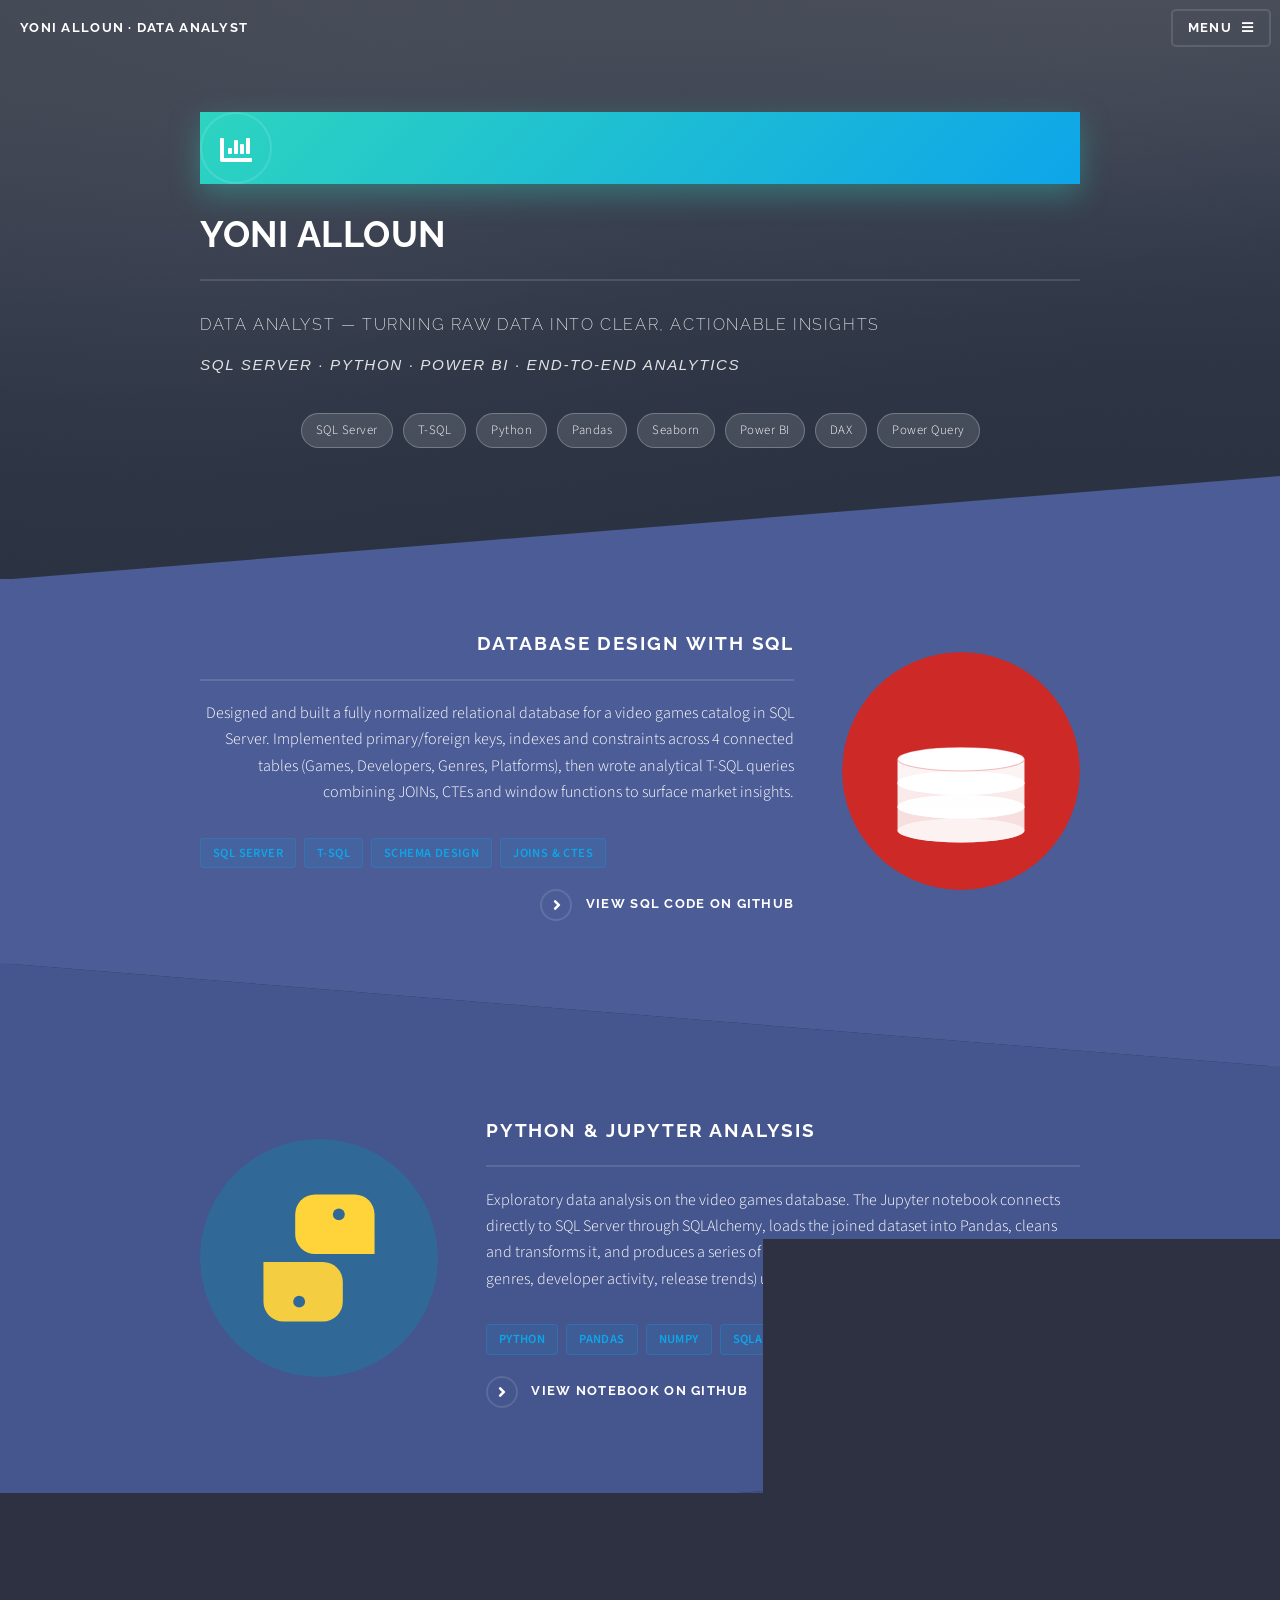
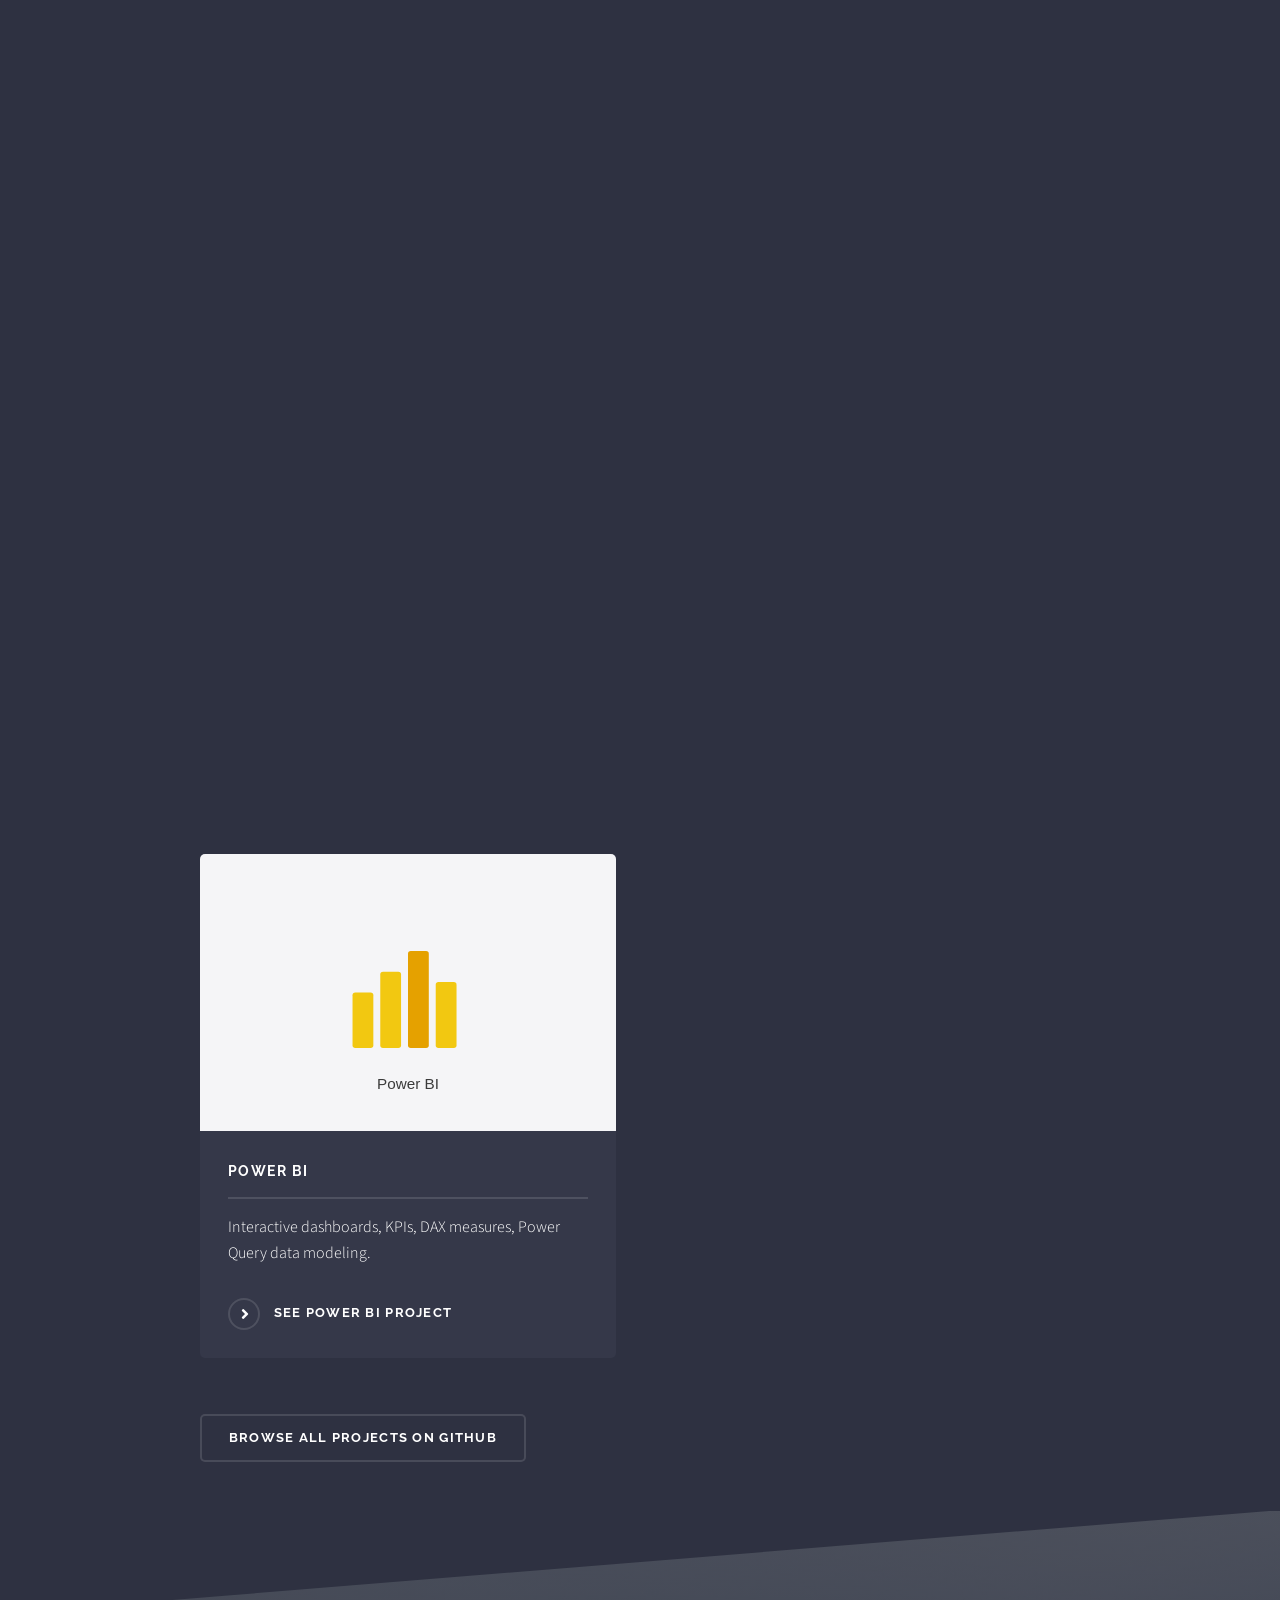
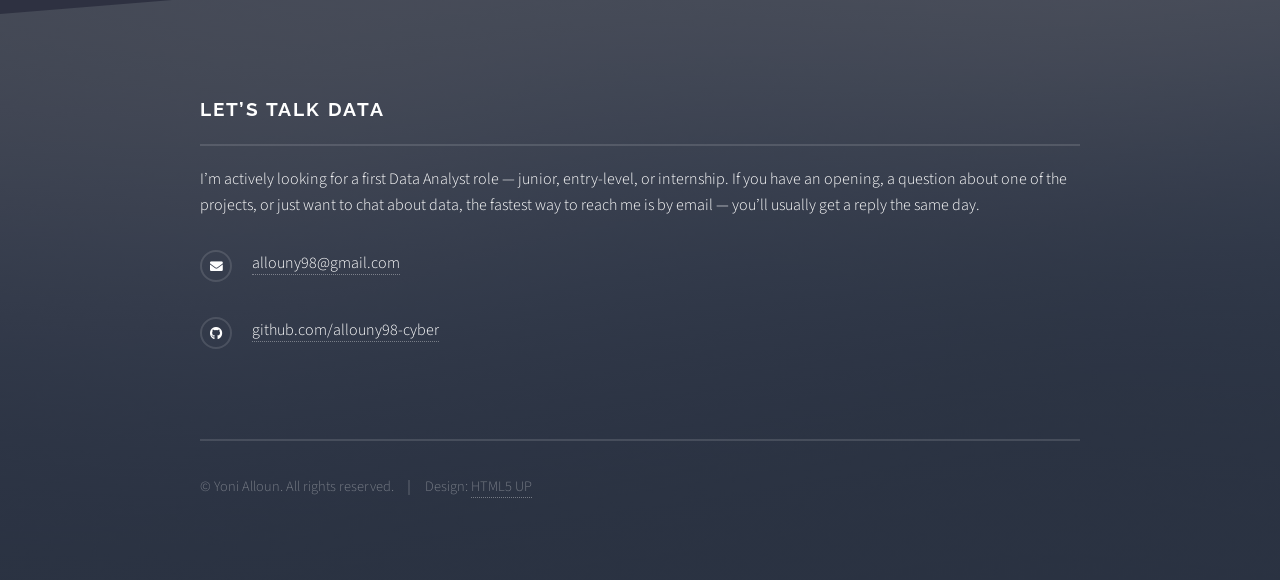
==== commit 53089a5d: "Enhance SEO and project descriptions in index.html Updated the title and meta tags for improved SEO " ====
--- a/index.html
+++ b/index.html
@@ -6,13 +6,92 @@
 -->
 <html>
 	<head>
-		<title>Yoni Alloun - Data Analyst Portfolio</title>
+		<title>Yoni Alloun · Data Analyst Portfolio — SQL, Python & Power BI</title>
 		<meta charset="utf-8" />
 		<meta name="viewport" content="width=device-width, initial-scale=1, user-scalable=no" />
+		<meta name="description" content="Portfolio of Yoni Alloun — Data Analyst skilled in SQL Server, Python (Pandas, Seaborn) and Power BI. End-to-end analytics projects: database design, exploratory analysis, interactive dashboards." />
+		<meta name="keywords" content="Yoni Alloun, Data Analyst, SQL Server, T-SQL, Python, Pandas, Power BI, DAX, Data Analytics Portfolio, John Bryce" />
+		<meta name="author" content="Yoni Alloun" />
+		<!-- Open Graph / social sharing -->
+		<meta property="og:title" content="Yoni Alloun · Data Analyst Portfolio" />
+		<meta property="og:description" content="End-to-end data analytics projects in SQL, Python and Power BI — built around a single dataset to demonstrate the full workflow." />
+		<meta property="og:type" content="website" />
+		<meta property="og:url" content="https://allouny98-cyber.github.io/" />
+		<meta name="twitter:card" content="summary_large_image" />
 		<link rel="stylesheet" href="assets/css/main.css" />
 		<noscript><link rel="stylesheet" href="assets/css/noscript.css" /></noscript>
 		<style>
-			/* Power BI gallery — make screenshots feel like a real gallery */
+			/* === Modern accent palette === */
+			:root {
+				--accent: #2dd4bf;
+				--accent-2: #0ea5e9;
+				--accent-gradient: linear-gradient(135deg, #2dd4bf 0%, #0ea5e9 100%);
+				--card-shadow: 0 8px 24px rgba(0,0,0,0.12);
+				--card-shadow-hover: 0 14px 36px rgba(14,165,233,0.25);
+			}
+
+			/* === Hero / Banner upgrades === */
+			#banner .inner {
+				animation: fadeUp 0.9s ease both;
+			}
+			#banner .logo {
+				background: var(--accent-gradient) !important;
+				box-shadow: 0 10px 30px rgba(45,212,191,0.35);
+			}
+			#banner h2 {
+				letter-spacing: 0.5px;
+			}
+			.hero-tagline {
+				display: block;
+				margin-top: 0.6em;
+				font-size: 0.95em;
+				opacity: 0.85;
+				font-style: italic;
+			}
+			.hero-badges {
+				display: flex;
+				flex-wrap: wrap;
+				justify-content: center;
+				gap: 10px;
+				margin-top: 1.8em;
+			}
+			.hero-badges span {
+				background: rgba(255,255,255,0.12);
+				border: 1px solid rgba(255,255,255,0.25);
+				color: #fff;
+				padding: 6px 14px;
+				border-radius: 999px;
+				font-size: 0.8em;
+				letter-spacing: 0.5px;
+				backdrop-filter: blur(4px);
+				transition: transform 0.2s ease, background 0.2s ease;
+			}
+			.hero-badges span:hover {
+				transform: translateY(-2px);
+				background: rgba(255,255,255,0.22);
+			}
+
+			/* === Tech tag badges on project cards === */
+			.tech-tags {
+				display: flex;
+				flex-wrap: wrap;
+				gap: 8px;
+				margin: 1em 0 1.3em 0;
+			}
+			.tech-tags span {
+				display: inline-block;
+				padding: 4px 12px;
+				background: rgba(14,165,233,0.10);
+				color: #0ea5e9;
+				border: 1px solid rgba(14,165,233,0.25);
+				border-radius: 4px;
+				font-size: 0.78em;
+				font-weight: 600;
+				letter-spacing: 0.4px;
+				text-transform: uppercase;
+			}
+
+			/* === Power BI gallery === */
 			.gallery {
 				display: grid;
 				grid-template-columns: repeat(auto-fit, minmax(280px, 1fr));
@@ -22,26 +101,103 @@
 			.gallery a {
 				display: block;
 				overflow: hidden;
-				border-radius: 4px;
-				box-shadow: 0 4px 14px rgba(0,0,0,0.15);
-				transition: transform 0.25s ease, box-shadow 0.25s ease;
+				border-radius: 6px;
+				box-shadow: var(--card-shadow);
+				transition: transform 0.3s ease, box-shadow 0.3s ease;
 			}
 			.gallery a:hover {
-				transform: translateY(-4px);
-				box-shadow: 0 8px 22px rgba(0,0,0,0.25);
+				transform: translateY(-6px);
+				box-shadow: var(--card-shadow-hover);
 			}
 			.gallery img {
 				display: block;
 				width: 100%;
 				height: auto;
+				transition: transform 0.4s ease;
+			}
+			.gallery a:hover img {
+				transform: scale(1.03);
 			}
 			.gallery figcaption {
 				display: block;
-				padding: 10px 12px;
+				padding: 12px 14px;
 				font-size: 0.85em;
 				color: #6f7178;
 				background-color: #f5f6f7;
 				text-align: center;
+				font-weight: 600;
+				letter-spacing: 0.5px;
+			}
+
+			/* === Background / Education section === */
+			.background-grid {
+				display: grid;
+				grid-template-columns: repeat(auto-fit, minmax(260px, 1fr));
+				gap: 20px;
+				margin-top: 2em;
+			}
+			.background-card {
+				background: #fff;
+				border-radius: 8px;
+				padding: 24px;
+				box-shadow: var(--card-shadow);
+				border-left: 4px solid var(--accent-2);
+				transition: transform 0.25s ease, box-shadow 0.25s ease;
+				text-align: left;
+			}
+			.background-card:hover {
+				transform: translateY(-4px);
+				box-shadow: var(--card-shadow-hover);
+			}
+			.background-card .icon {
+				font-size: 1.6em;
+				color: var(--accent-2);
+				margin-bottom: 10px;
+				display: block;
+			}
+			.background-card h4 {
+				margin: 0 0 6px 0;
+				font-size: 1.05em;
+				color: #2a2f36;
+			}
+			.background-card .muted {
+				color: #6f7178;
+				font-size: 0.85em;
+				margin-bottom: 0.6em;
+				display: block;
+			}
+			.background-card p {
+				margin: 0;
+				font-size: 0.9em;
+				color: #4a4f56;
+				line-height: 1.55;
+			}
+
+			/* === Section spotlight image hover === */
+			.spotlight .image img {
+				transition: transform 0.4s ease;
+			}
+			.spotlight:hover .image img {
+				transform: scale(1.04);
+			}
+
+			/* === Animations === */
+			@keyframes fadeUp {
+				from { opacity: 0; transform: translateY(20px); }
+				to   { opacity: 1; transform: translateY(0); }
+			}
+
+			/* === Contact section polish === */
+			#footer ul.contact li a {
+				transition: color 0.2s ease;
+			}
+			#footer ul.contact li a:hover {
+				color: var(--accent);
+			}
+
+			/* === Section headers accent === */
+			h2.major:after {
+				background: var(--accent-gradient) !important;
 			}
 		</style>
 	</head>
@@ -65,6 +221,7 @@
 							<ul class="links">
 								<li><a href="index.html">Home</a></li>
 								<li><a href="#one">Projects</a></li>
+								<li><a href="#background">Background</a></li>
 								<li><a href="#about">About</a></li>
 								<li><a href="#footer">Contact</a></li>
 								<li><a href="https://github.com/allouny98-cyber/my-projects" target="_blank">GitHub</a></li>
@@ -78,7 +235,17 @@
 						<div class="inner">
 							<div class="logo"><span class="icon solid fa-chart-bar"></span></div>
 							<h2>Yoni Alloun</h2>
-							<p>Aspiring Data Analyst &mdash; SQL &middot; Python &middot; Power BI</p>
+							<p>Data Analyst &mdash; turning raw data into clear, actionable insights<span class="hero-tagline">SQL Server &middot; Python &middot; Power BI &middot; end-to-end analytics</span></p>
+							<div class="hero-badges">
+								<span>SQL Server</span>
+								<span>T-SQL</span>
+								<span>Python</span>
+								<span>Pandas</span>
+								<span>Seaborn</span>
+								<span>Power BI</span>
+								<span>DAX</span>
+								<span>Power Query</span>
+							</div>
 						</div>
 					</section>
 
@@ -91,7 +258,13 @@
 									<a href="https://github.com/allouny98-cyber/my-projects/blob/main/database-project/database_project.sql" class="image" target="_blank"><img src="images/project-database.svg" alt="Database Design Project" /></a>
 									<div class="content">
 										<h2 class="major">Database Design with SQL</h2>
-										<p>Relational database design for a video games catalog. Built in SQL Server with normalized schema, primary and foreign keys, and analytical queries across multiple tables (Games, Developers, Genres, Platforms).</p>
+										<p>Designed and built a fully normalized relational database for a video games catalog in SQL Server. Implemented primary/foreign keys, indexes and constraints across 4 connected tables (Games, Developers, Genres, Platforms), then wrote analytical T-SQL queries combining JOINs, CTEs and window functions to surface market insights.</p>
+										<div class="tech-tags">
+											<span>SQL Server</span>
+											<span>T-SQL</span>
+											<span>Schema Design</span>
+											<span>Joins &amp; CTEs</span>
+										</div>
 										<a href="https://github.com/allouny98-cyber/my-projects/blob/main/database-project/database_project.sql" class="special" target="_blank">View SQL code on GitHub</a>
 									</div>
 								</div>
@@ -103,7 +276,15 @@
 									<a href="https://github.com/allouny98-cyber/my-projects/tree/main/jupyter-project" class="image" target="_blank"><img src="images/project-python.svg" alt="Python Jupyter Analysis" /></a>
 									<div class="content">
 										<h2 class="major">Python &amp; Jupyter Analysis</h2>
-										<p>Exploratory data analysis on the video games database using Python, Pandas and Seaborn. The notebook connects to SQL Server via SQLAlchemy, joins multiple tables, and produces clear visualizations of market trends.</p>
+										<p>Exploratory data analysis on the video games database. The Jupyter notebook connects directly to SQL Server through SQLAlchemy, loads the joined dataset into Pandas, cleans and transforms it, and produces a series of clear visualizations (price distribution, top genres, developer activity, release trends) using Matplotlib and Seaborn.</p>
+										<div class="tech-tags">
+											<span>Python</span>
+											<span>Pandas</span>
+											<span>NumPy</span>
+											<span>SQLAlchemy</span>
+											<span>Matplotlib</span>
+											<span>Seaborn</span>
+										</div>
 										<a href="https://github.com/allouny98-cyber/my-projects/tree/main/jupyter-project" class="special" target="_blank">View notebook on GitHub</a>
 									</div>
 								</div>
@@ -115,7 +296,14 @@
 									<a href="https://github.com/allouny98-cyber/my-projects/tree/main/powerbi-project" class="image" target="_blank"><img src="images/project-powerbi.svg" alt="Power BI Dashboard" /></a>
 									<div class="content">
 										<h2 class="major">Power BI Dashboard</h2>
-										<p>Interactive 5-page Power BI dashboard analyzing the video games catalog: home, catalog overview, developer analysis, pricing, and quality trends. Built with Power Query and DAX measures for full interactivity.</p>
+										<p>Interactive 5-page Power BI report analyzing the video games catalog: Home, Catalog Overview, Developers Analysis, Price Analysis, and Quality &amp; Trends. Data modeling and transformations built in Power Query, KPIs and analytical logic delivered with DAX measures, and a cohesive navigation experience across all pages.</p>
+										<div class="tech-tags">
+											<span>Power BI</span>
+											<span>DAX</span>
+											<span>Power Query</span>
+											<span>Data Modeling</span>
+											<span>KPIs</span>
+										</div>
 										<a href="https://github.com/allouny98-cyber/my-projects/tree/main/powerbi-project" class="special" target="_blank">View project on GitHub</a>
 									</div>
 								</div>
@@ -151,11 +339,39 @@
 								</div>
 							</section>
 
+						<!-- Background / Education -->
+							<section id="background" class="wrapper style3">
+								<div class="inner">
+									<h2 class="major">Background &amp; Training</h2>
+									<p>I&rsquo;ve just completed an intensive Data Analyst program at <strong>John Bryce</strong>, one of the leading professional training centers for tech and data. The diploma is on its way. Throughout the program I built every project on this page from scratch, going deep on the three skills employers actually ask for: writing clean SQL, analyzing data in Python, and shipping decision-ready dashboards in Power BI.</p>
+									<div class="background-grid">
+										<div class="background-card">
+											<span class="icon solid fa-graduation-cap"></span>
+											<h4>Data Analyst Program</h4>
+											<span class="muted">John Bryce &middot; Diploma incoming</span>
+											<p>Comprehensive curriculum covering SQL Server, T-SQL, Python for data analysis, statistics, and Power BI &mdash; with capstone projects assessed end-to-end.</p>
+										</div>
+										<div class="background-card">
+											<span class="icon solid fa-database"></span>
+											<h4>End-to-End Case Study</h4>
+											<span class="muted">VideoGamesDB &middot; 3 connected projects</span>
+											<p>One dataset modeled in SQL, analyzed in Python, then visualized in Power BI &mdash; demonstrating the complete data analytics workflow.</p>
+										</div>
+										<div class="background-card">
+											<span class="icon solid fa-bullseye"></span>
+											<h4>Currently looking for</h4>
+											<span class="muted">Open to opportunities</span>
+											<p>A first Data Analyst role (junior / entry-level) where I can keep building, learning from a real team, and turning data into decisions.</p>
+										</div>
+									</div>
+								</div>
+							</section>
+
 						<!-- About / Skills -->
 							<section id="about" class="wrapper alt style1">
 								<div class="inner">
 									<h2 class="major">About me</h2>
-									<p>Aspiring Data Analyst with hands-on experience in SQL, Python, and Power BI. I enjoy turning raw data into clear, actionable insights &mdash; from designing the database to delivering an interactive dashboard. All three projects on this page are built around the same dataset (VideoGamesDB), demonstrating the full data analytics workflow end-to-end.</p>
+									<p>I&rsquo;m a Data Analyst with hands-on training in SQL, Python and Power BI, and a clear preference for projects where I own the whole pipeline &mdash; from database design to the final dashboard. What you see here is a single end-to-end case study: <strong>one dataset (VideoGamesDB) turned into a relational SQL database, then explored in Python, then visualized in an interactive Power BI report</strong>. Same data, three angles, one analytical story. I&rsquo;m now looking for a first Data Analyst role where I can keep doing exactly that &mdash; ask the right questions, model the data cleanly, and ship insights that help the team decide faster.</p>
 									<section class="features">
 										<article>
 											<a href="https://github.com/allouny98-cyber/my-projects/blob/main/database-project/database_project.sql" class="image" target="_blank"><img src="images/skill-sql.svg" alt="SQL Server" /></a>
@@ -187,8 +403,8 @@
 				<!-- Footer -->
 					<section id="footer">
 						<div class="inner">
-							<h2 class="major">Get in touch</h2>
-							<p>I am open to opportunities and collaborations. Feel free to reach out by email or check out my work directly on GitHub.</p>
+							<h2 class="major">Let&rsquo;s talk data</h2>
+							<p>I&rsquo;m actively looking for a first Data Analyst role &mdash; junior, entry-level, or internship. If you have an opening, a question about one of the projects, or just want to chat about data, the fastest way to reach me is by email &mdash; you&rsquo;ll usually get a reply the same day.</p>
 							<ul class="contact">
 								<li class="icon solid fa-envelope"><a href="mailto:allouny98@gmail.com">allouny98@gmail.com</a></li>
 								<li class="icon brands fa-github"><a href="https://github.com/allouny98-cyber" target="_blank">github.com/allouny98-cyber</a></li>
@@ -211,3 +427,4 @@
 
 	</body>
 </html>
+
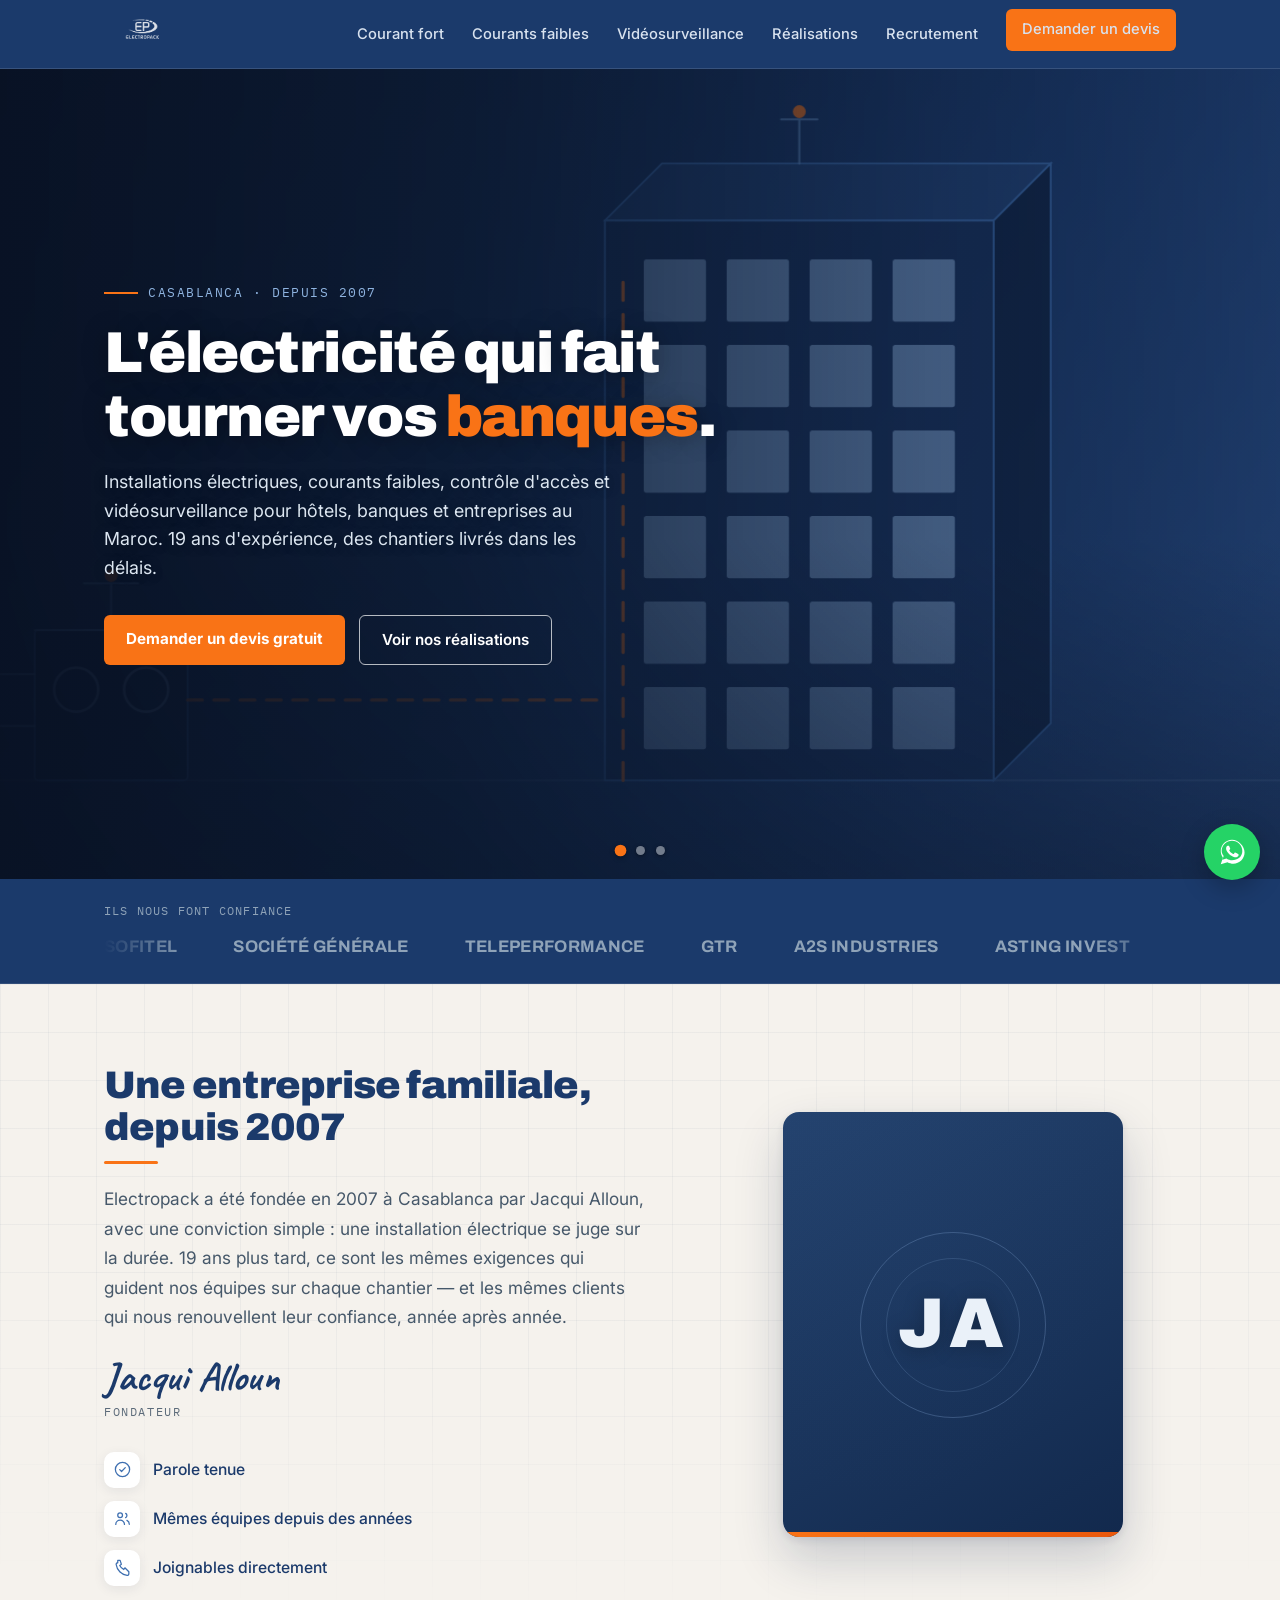
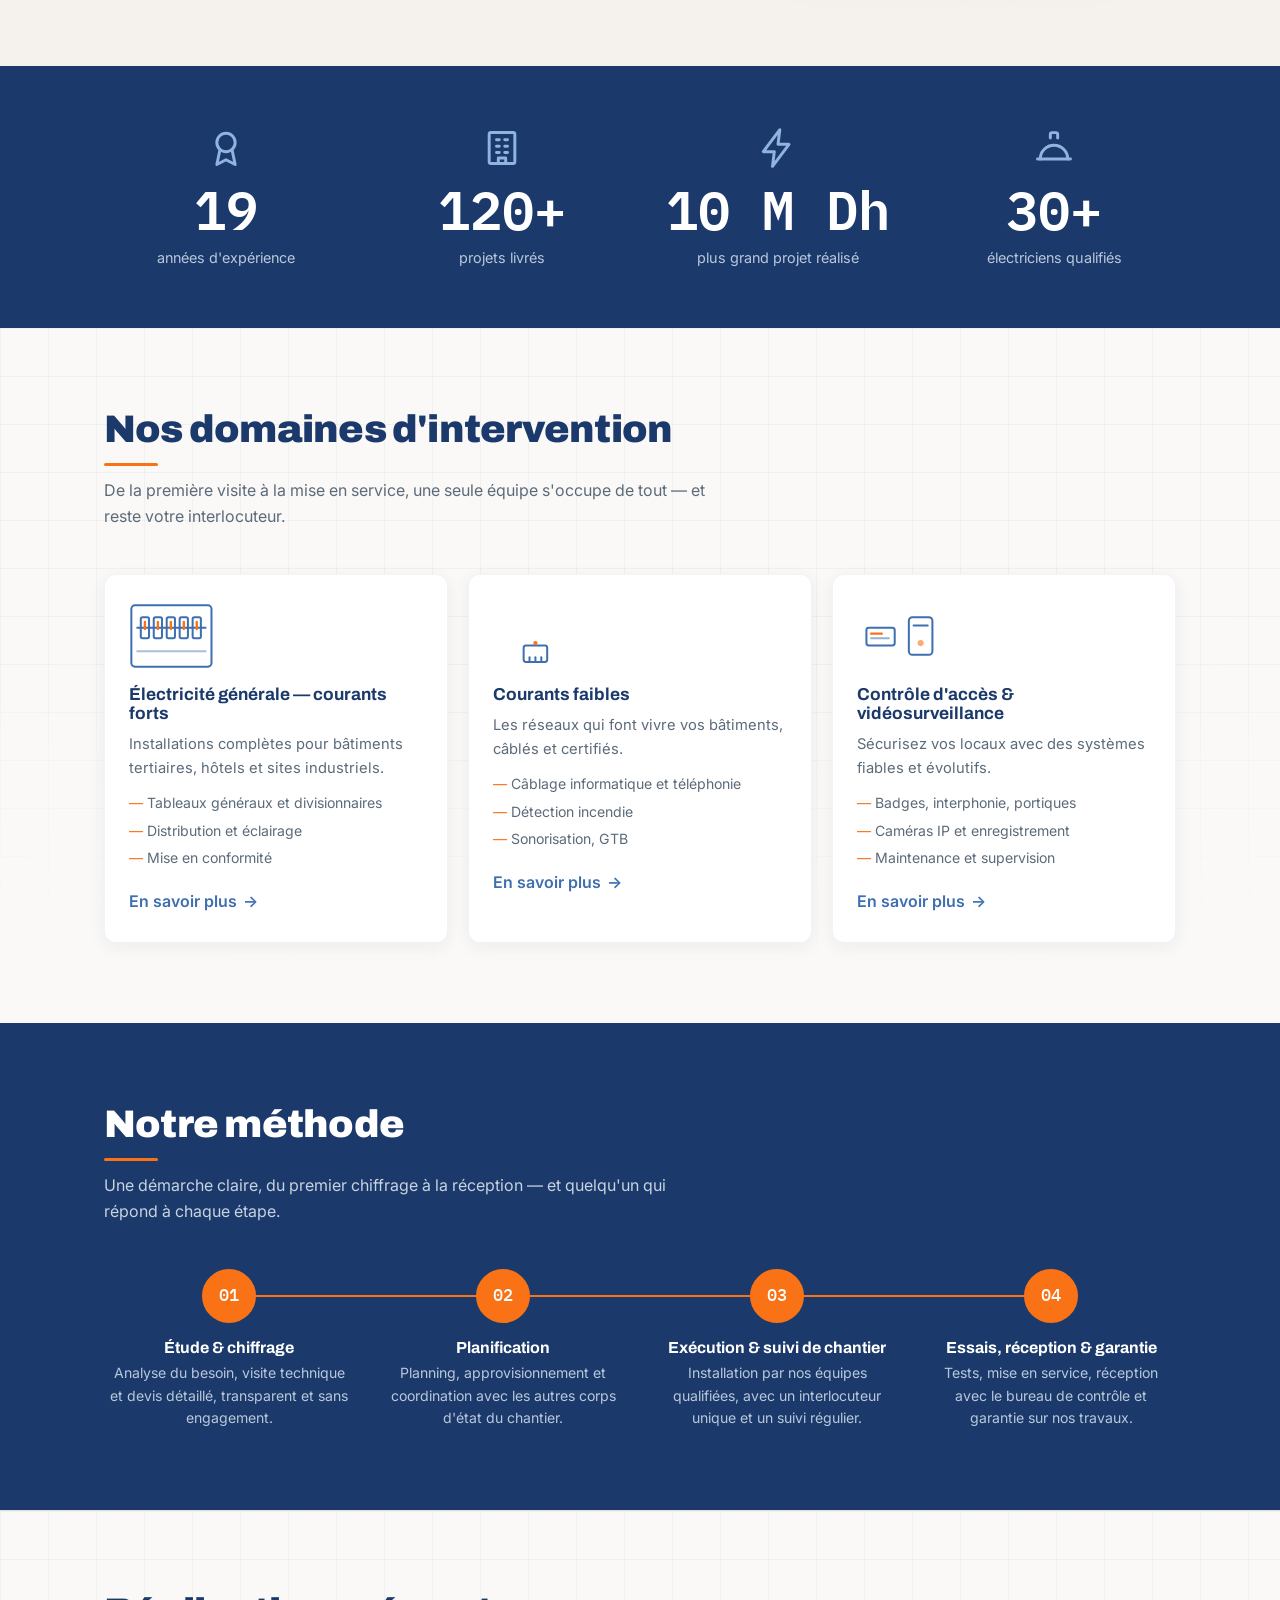
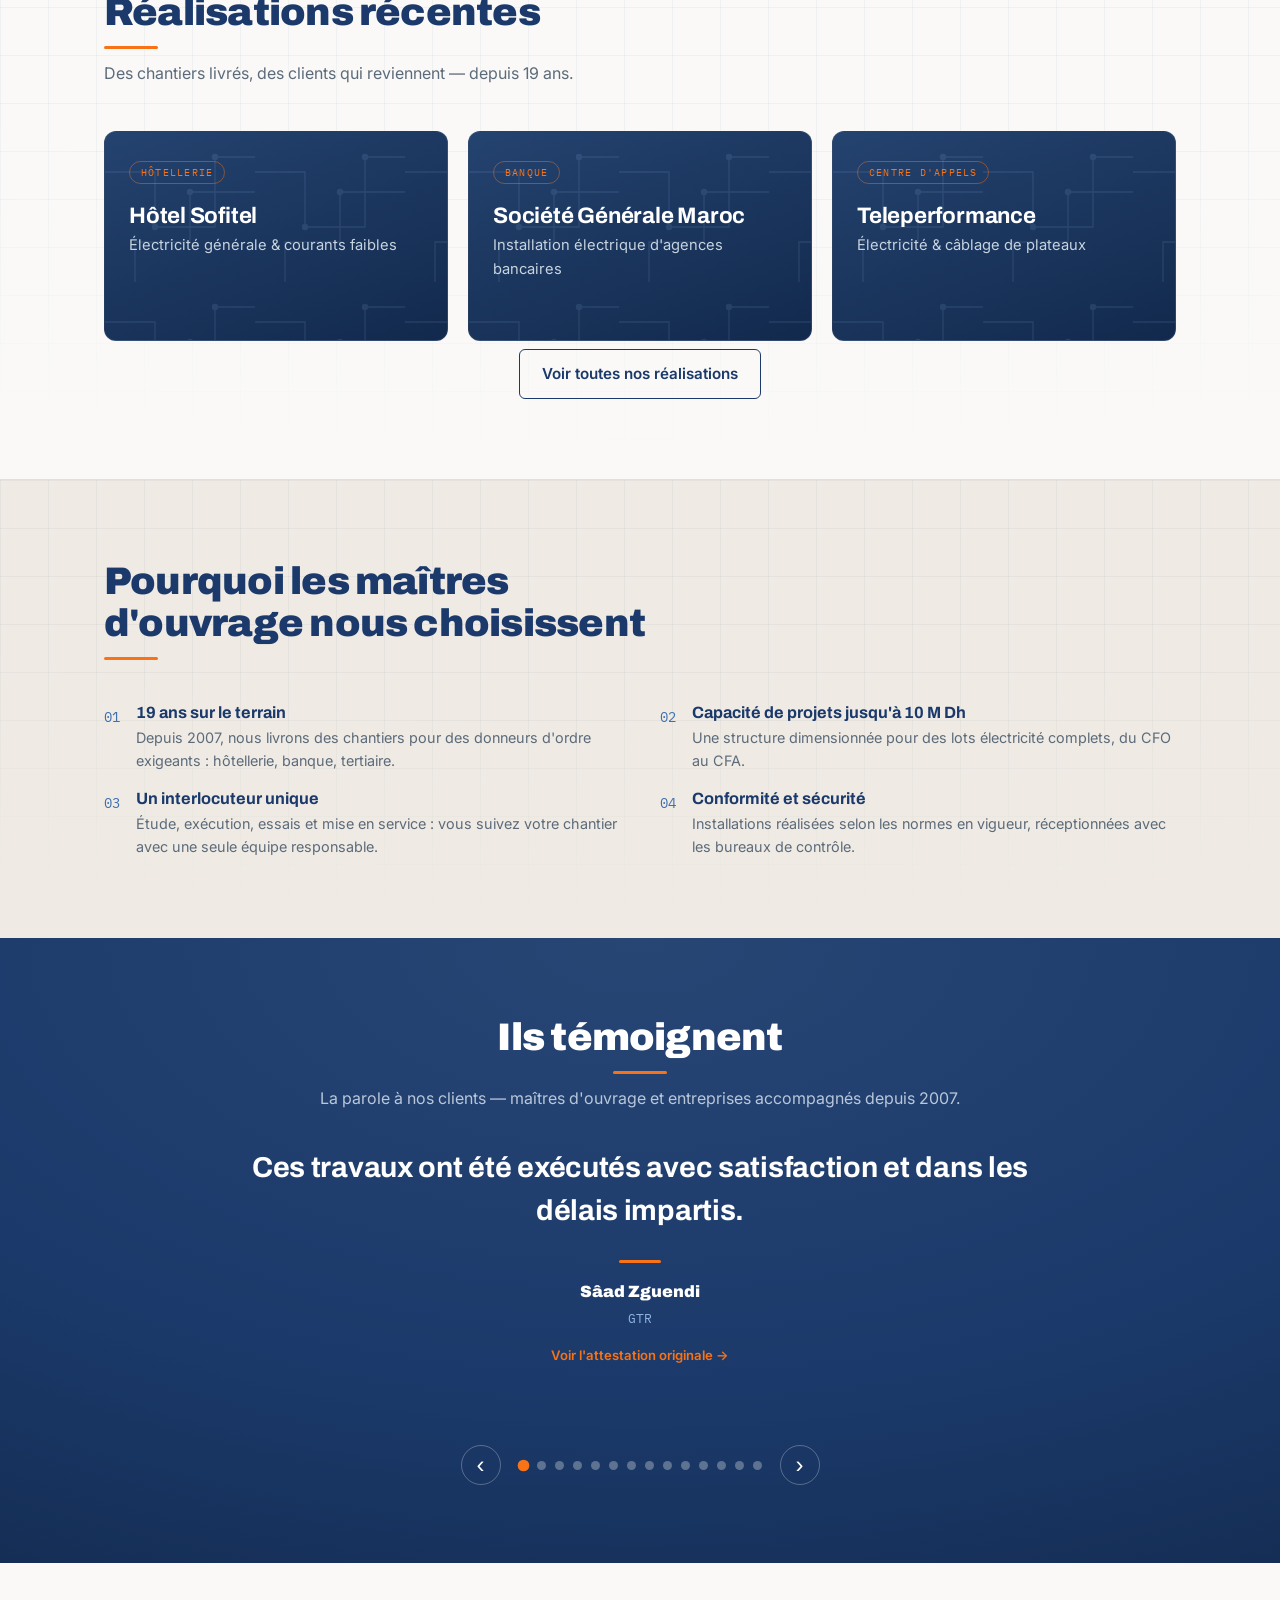
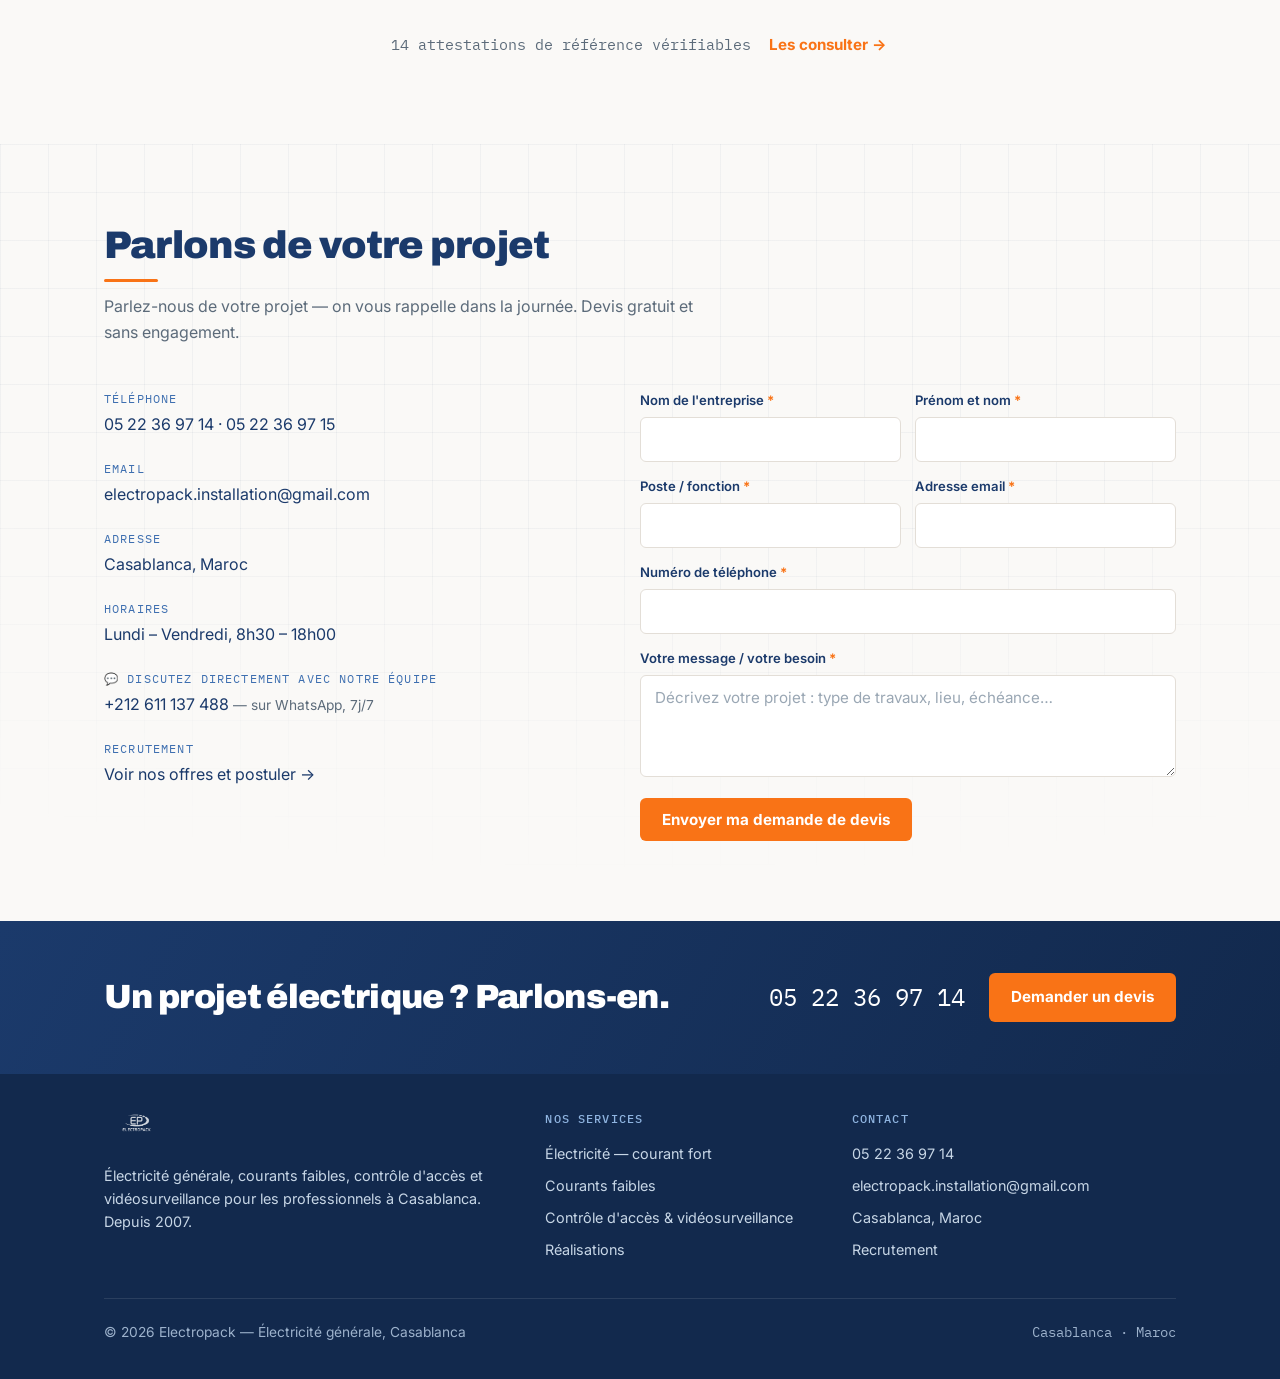
==== commit c4e11b48: "Passage mono-page → multi-pages (SEO) - index.html : nouvelle page d'accueil Electropack (remplace l" ====
--- a/index.html
+++ b/index.html
@@ -1,430 +1,667 @@
-<!DOCTYPE HTML>
-<!--
-	Solid State by HTML5 UP
-	html5up.net | @ajlkn
-	Free for personal and commercial use under the CCA 3.0 license (html5up.net/license)
--->
-<html>
-	<head>
-		<title>Yoni Alloun · Data Analyst Portfolio — SQL, Python & Power BI</title>
-		<meta charset="utf-8" />
-		<meta name="viewport" content="width=device-width, initial-scale=1, user-scalable=no" />
-		<meta name="description" content="Portfolio of Yoni Alloun — Data Analyst skilled in SQL Server, Python (Pandas, Seaborn) and Power BI. End-to-end analytics projects: database design, exploratory analysis, interactive dashboards." />
-		<meta name="keywords" content="Yoni Alloun, Data Analyst, SQL Server, T-SQL, Python, Pandas, Power BI, DAX, Data Analytics Portfolio, John Bryce" />
-		<meta name="author" content="Yoni Alloun" />
-		<!-- Open Graph / social sharing -->
-		<meta property="og:title" content="Yoni Alloun · Data Analyst Portfolio" />
-		<meta property="og:description" content="End-to-end data analytics projects in SQL, Python and Power BI — built around a single dataset to demonstrate the full workflow." />
-		<meta property="og:type" content="website" />
-		<meta property="og:url" content="https://allouny98-cyber.github.io/" />
-		<meta name="twitter:card" content="summary_large_image" />
-		<link rel="stylesheet" href="assets/css/main.css" />
-		<noscript><link rel="stylesheet" href="assets/css/noscript.css" /></noscript>
-		<style>
-			/* === Modern accent palette === */
-			:root {
-				--accent: #2dd4bf;
-				--accent-2: #0ea5e9;
-				--accent-gradient: linear-gradient(135deg, #2dd4bf 0%, #0ea5e9 100%);
-				--card-shadow: 0 8px 24px rgba(0,0,0,0.12);
-				--card-shadow-hover: 0 14px 36px rgba(14,165,233,0.25);
-			}
-
-			/* === Hero / Banner upgrades === */
-			#banner .inner {
-				animation: fadeUp 0.9s ease both;
-			}
-			#banner .logo {
-				background: var(--accent-gradient) !important;
-				box-shadow: 0 10px 30px rgba(45,212,191,0.35);
-			}
-			#banner h2 {
-				letter-spacing: 0.5px;
-			}
-			.hero-tagline {
-				display: block;
-				margin-top: 0.6em;
-				font-size: 0.95em;
-				opacity: 0.85;
-				font-style: italic;
-			}
-			.hero-badges {
-				display: flex;
-				flex-wrap: wrap;
-				justify-content: center;
-				gap: 10px;
-				margin-top: 1.8em;
-			}
-			.hero-badges span {
-				background: rgba(255,255,255,0.12);
-				border: 1px solid rgba(255,255,255,0.25);
-				color: #fff;
-				padding: 6px 14px;
-				border-radius: 999px;
-				font-size: 0.8em;
-				letter-spacing: 0.5px;
-				backdrop-filter: blur(4px);
-				transition: transform 0.2s ease, background 0.2s ease;
-			}
-			.hero-badges span:hover {
-				transform: translateY(-2px);
-				background: rgba(255,255,255,0.22);
-			}
-
-			/* === Tech tag badges on project cards === */
-			.tech-tags {
-				display: flex;
-				flex-wrap: wrap;
-				gap: 8px;
-				margin: 1em 0 1.3em 0;
-			}
-			.tech-tags span {
-				display: inline-block;
-				padding: 4px 12px;
-				background: rgba(14,165,233,0.10);
-				color: #0ea5e9;
-				border: 1px solid rgba(14,165,233,0.25);
-				border-radius: 4px;
-				font-size: 0.78em;
-				font-weight: 600;
-				letter-spacing: 0.4px;
-				text-transform: uppercase;
-			}
-
-			/* === Power BI gallery === */
-			.gallery {
-				display: grid;
-				grid-template-columns: repeat(auto-fit, minmax(280px, 1fr));
-				gap: 20px;
-				margin: 2em 0;
-			}
-			.gallery a {
-				display: block;
-				overflow: hidden;
-				border-radius: 6px;
-				box-shadow: var(--card-shadow);
-				transition: transform 0.3s ease, box-shadow 0.3s ease;
-			}
-			.gallery a:hover {
-				transform: translateY(-6px);
-				box-shadow: var(--card-shadow-hover);
-			}
-			.gallery img {
-				display: block;
-				width: 100%;
-				height: auto;
-				transition: transform 0.4s ease;
-			}
-			.gallery a:hover img {
-				transform: scale(1.03);
-			}
-			.gallery figcaption {
-				display: block;
-				padding: 12px 14px;
-				font-size: 0.85em;
-				color: #6f7178;
-				background-color: #f5f6f7;
-				text-align: center;
-				font-weight: 600;
-				letter-spacing: 0.5px;
-			}
-
-			/* === Background / Education section === */
-			.background-grid {
-				display: grid;
-				grid-template-columns: repeat(auto-fit, minmax(260px, 1fr));
-				gap: 20px;
-				margin-top: 2em;
-			}
-			.background-card {
-				background: #fff;
-				border-radius: 8px;
-				padding: 24px;
-				box-shadow: var(--card-shadow);
-				border-left: 4px solid var(--accent-2);
-				transition: transform 0.25s ease, box-shadow 0.25s ease;
-				text-align: left;
-			}
-			.background-card:hover {
-				transform: translateY(-4px);
-				box-shadow: var(--card-shadow-hover);
-			}
-			.background-card .icon {
-				font-size: 1.6em;
-				color: var(--accent-2);
-				margin-bottom: 10px;
-				display: block;
-			}
-			.background-card h4 {
-				margin: 0 0 6px 0;
-				font-size: 1.05em;
-				color: #2a2f36;
-			}
-			.background-card .muted {
-				color: #6f7178;
-				font-size: 0.85em;
-				margin-bottom: 0.6em;
-				display: block;
-			}
-			.background-card p {
-				margin: 0;
-				font-size: 0.9em;
-				color: #4a4f56;
-				line-height: 1.55;
-			}
-
-			/* === Section spotlight image hover === */
-			.spotlight .image img {
-				transition: transform 0.4s ease;
-			}
-			.spotlight:hover .image img {
-				transform: scale(1.04);
-			}
-
-			/* === Animations === */
-			@keyframes fadeUp {
-				from { opacity: 0; transform: translateY(20px); }
-				to   { opacity: 1; transform: translateY(0); }
-			}
-
-			/* === Contact section polish === */
-			#footer ul.contact li a {
-				transition: color 0.2s ease;
-			}
-			#footer ul.contact li a:hover {
-				color: var(--accent);
-			}
-
-			/* === Section headers accent === */
-			h2.major:after {
-				background: var(--accent-gradient) !important;
-			}
-		</style>
-	</head>
-	<body class="is-preload">
-
-		<!-- Page Wrapper -->
-			<div id="page-wrapper">
-
-				<!-- Header -->
-					<header id="header" class="alt">
-						<h1><a href="index.html">Yoni Alloun &middot; Data Analyst</a></h1>
-						<nav>
-							<a href="#menu">Menu</a>
-						</nav>
-					</header>
-
-				<!-- Menu -->
-					<nav id="menu">
-						<div class="inner">
-							<h2>Menu</h2>
-							<ul class="links">
-								<li><a href="index.html">Home</a></li>
-								<li><a href="#one">Projects</a></li>
-								<li><a href="#background">Background</a></li>
-								<li><a href="#about">About</a></li>
-								<li><a href="#footer">Contact</a></li>
-								<li><a href="https://github.com/allouny98-cyber/my-projects" target="_blank">GitHub</a></li>
-							</ul>
-							<a href="#" class="close">Close</a>
-						</div>
-					</nav>
-
-				<!-- Banner -->
-					<section id="banner">
-						<div class="inner">
-							<div class="logo"><span class="icon solid fa-chart-bar"></span></div>
-							<h2>Yoni Alloun</h2>
-							<p>Data Analyst &mdash; turning raw data into clear, actionable insights<span class="hero-tagline">SQL Server &middot; Python &middot; Power BI &middot; end-to-end analytics</span></p>
-							<div class="hero-badges">
-								<span>SQL Server</span>
-								<span>T-SQL</span>
-								<span>Python</span>
-								<span>Pandas</span>
-								<span>Seaborn</span>
-								<span>Power BI</span>
-								<span>DAX</span>
-								<span>Power Query</span>
-							</div>
-						</div>
-					</section>
-
-				<!-- Wrapper -->
-					<section id="wrapper">
-
-						<!-- Project 1: Database Design -->
-							<section id="one" class="wrapper spotlight style1">
-								<div class="inner">
-									<a href="https://github.com/allouny98-cyber/my-projects/blob/main/database-project/database_project.sql" class="image" target="_blank"><img src="images/project-database.svg" alt="Database Design Project" /></a>
-									<div class="content">
-										<h2 class="major">Database Design with SQL</h2>
-										<p>Designed and built a fully normalized relational database for a video games catalog in SQL Server. Implemented primary/foreign keys, indexes and constraints across 4 connected tables (Games, Developers, Genres, Platforms), then wrote analytical T-SQL queries combining JOINs, CTEs and window functions to surface market insights.</p>
-										<div class="tech-tags">
-											<span>SQL Server</span>
-											<span>T-SQL</span>
-											<span>Schema Design</span>
-											<span>Joins &amp; CTEs</span>
-										</div>
-										<a href="https://github.com/allouny98-cyber/my-projects/blob/main/database-project/database_project.sql" class="special" target="_blank">View SQL code on GitHub</a>
-									</div>
-								</div>
-							</section>
-
-						<!-- Project 2: Python / Jupyter -->
-							<section id="two" class="wrapper alt spotlight style2">
-								<div class="inner">
-									<a href="https://github.com/allouny98-cyber/my-projects/tree/main/jupyter-project" class="image" target="_blank"><img src="images/project-python.svg" alt="Python Jupyter Analysis" /></a>
-									<div class="content">
-										<h2 class="major">Python &amp; Jupyter Analysis</h2>
-										<p>Exploratory data analysis on the video games database. The Jupyter notebook connects directly to SQL Server through SQLAlchemy, loads the joined dataset into Pandas, cleans and transforms it, and produces a series of clear visualizations (price distribution, top genres, developer activity, release trends) using Matplotlib and Seaborn.</p>
-										<div class="tech-tags">
-											<span>Python</span>
-											<span>Pandas</span>
-											<span>NumPy</span>
-											<span>SQLAlchemy</span>
-											<span>Matplotlib</span>
-											<span>Seaborn</span>
-										</div>
-										<a href="https://github.com/allouny98-cyber/my-projects/tree/main/jupyter-project" class="special" target="_blank">View notebook on GitHub</a>
-									</div>
-								</div>
-							</section>
-
-						<!-- Project 3: Power BI -->
-							<section id="three" class="wrapper spotlight style3">
-								<div class="inner">
-									<a href="https://github.com/allouny98-cyber/my-projects/tree/main/powerbi-project" class="image" target="_blank"><img src="images/project-powerbi.svg" alt="Power BI Dashboard" /></a>
-									<div class="content">
-										<h2 class="major">Power BI Dashboard</h2>
-										<p>Interactive 5-page Power BI report analyzing the video games catalog: Home, Catalog Overview, Developers Analysis, Price Analysis, and Quality &amp; Trends. Data modeling and transformations built in Power Query, KPIs and analytical logic delivered with DAX measures, and a cohesive navigation experience across all pages.</p>
-										<div class="tech-tags">
-											<span>Power BI</span>
-											<span>DAX</span>
-											<span>Power Query</span>
-											<span>Data Modeling</span>
-											<span>KPIs</span>
-										</div>
-										<a href="https://github.com/allouny98-cyber/my-projects/tree/main/powerbi-project" class="special" target="_blank">View project on GitHub</a>
-									</div>
-								</div>
-							</section>
-
-						<!-- Power BI Gallery -->
-							<section id="gallery" class="wrapper alt style2">
-								<div class="inner">
-									<h2 class="major">Power BI Dashboard Preview</h2>
-									<p>A look at the 5 pages of the dashboard. Click any screenshot to view it in full size on GitHub.</p>
-									<div class="gallery">
-										<a href="https://raw.githubusercontent.com/allouny98-cyber/my-projects/main/powerbi-project/HOME.png" target="_blank">
-											<img src="https://raw.githubusercontent.com/allouny98-cyber/my-projects/main/powerbi-project/HOME.png" alt="Home page" />
-											<figcaption>Home</figcaption>
-										</a>
-										<a href="https://raw.githubusercontent.com/allouny98-cyber/my-projects/main/powerbi-project/Catalog%20Overview.png" target="_blank">
-											<img src="https://raw.githubusercontent.com/allouny98-cyber/my-projects/main/powerbi-project/Catalog%20Overview.png" alt="Catalog overview" />
-											<figcaption>Catalog Overview</figcaption>
-										</a>
-										<a href="https://raw.githubusercontent.com/allouny98-cyber/my-projects/main/powerbi-project/Developers%20Analysis.png" target="_blank">
-											<img src="https://raw.githubusercontent.com/allouny98-cyber/my-projects/main/powerbi-project/Developers%20Analysis.png" alt="Developers analysis" />
-											<figcaption>Developers Analysis</figcaption>
-										</a>
-										<a href="https://raw.githubusercontent.com/allouny98-cyber/my-projects/main/powerbi-project/Price%20Analysis.png" target="_blank">
-											<img src="https://raw.githubusercontent.com/allouny98-cyber/my-projects/main/powerbi-project/Price%20Analysis.png" alt="Price analysis" />
-											<figcaption>Price Analysis</figcaption>
-										</a>
-										<a href="https://raw.githubusercontent.com/allouny98-cyber/my-projects/main/powerbi-project/Quality%20%26%20Trends.png" target="_blank">
-											<img src="https://raw.githubusercontent.com/allouny98-cyber/my-projects/main/powerbi-project/Quality%20%26%20Trends.png" alt="Quality and Trends" />
-											<figcaption>Quality &amp; Trends</figcaption>
-										</a>
-									</div>
-								</div>
-							</section>
-
-						<!-- Background / Education -->
-							<section id="background" class="wrapper style3">
-								<div class="inner">
-									<h2 class="major">Background &amp; Training</h2>
-									<p>I&rsquo;ve just completed an intensive Data Analyst program at <strong>John Bryce</strong>, one of the leading professional training centers for tech and data. The diploma is on its way. Throughout the program I built every project on this page from scratch, going deep on the three skills employers actually ask for: writing clean SQL, analyzing data in Python, and shipping decision-ready dashboards in Power BI.</p>
-									<div class="background-grid">
-										<div class="background-card">
-											<span class="icon solid fa-graduation-cap"></span>
-											<h4>Data Analyst Program</h4>
-											<span class="muted">John Bryce &middot; Diploma incoming</span>
-											<p>Comprehensive curriculum covering SQL Server, T-SQL, Python for data analysis, statistics, and Power BI &mdash; with capstone projects assessed end-to-end.</p>
-										</div>
-										<div class="background-card">
-											<span class="icon solid fa-database"></span>
-											<h4>End-to-End Case Study</h4>
-											<span class="muted">VideoGamesDB &middot; 3 connected projects</span>
-											<p>One dataset modeled in SQL, analyzed in Python, then visualized in Power BI &mdash; demonstrating the complete data analytics workflow.</p>
-										</div>
-										<div class="background-card">
-											<span class="icon solid fa-bullseye"></span>
-											<h4>Currently looking for</h4>
-											<span class="muted">Open to opportunities</span>
-											<p>A first Data Analyst role (junior / entry-level) where I can keep building, learning from a real team, and turning data into decisions.</p>
-										</div>
-									</div>
-								</div>
-							</section>
-
-						<!-- About / Skills -->
-							<section id="about" class="wrapper alt style1">
-								<div class="inner">
-									<h2 class="major">About me</h2>
-									<p>I&rsquo;m a Data Analyst with hands-on training in SQL, Python and Power BI, and a clear preference for projects where I own the whole pipeline &mdash; from database design to the final dashboard. What you see here is a single end-to-end case study: <strong>one dataset (VideoGamesDB) turned into a relational SQL database, then explored in Python, then visualized in an interactive Power BI report</strong>. Same data, three angles, one analytical story. I&rsquo;m now looking for a first Data Analyst role where I can keep doing exactly that &mdash; ask the right questions, model the data cleanly, and ship insights that help the team decide faster.</p>
-									<section class="features">
-										<article>
-											<a href="https://github.com/allouny98-cyber/my-projects/blob/main/database-project/database_project.sql" class="image" target="_blank"><img src="images/skill-sql.svg" alt="SQL Server" /></a>
-											<h3 class="major">SQL &amp; T-SQL</h3>
-											<p>Database design, joins, aggregations, analytical queries in SQL Server.</p>
-											<a href="https://github.com/allouny98-cyber/my-projects/blob/main/database-project/database_project.sql" class="special" target="_blank">See SQL project</a>
-										</article>
-										<article>
-											<a href="https://github.com/allouny98-cyber/my-projects/tree/main/jupyter-project" class="image" target="_blank"><img src="images/skill-python.svg" alt="Python" /></a>
-											<h3 class="major">Python &amp; Pandas</h3>
-											<p>Data cleaning, transformation, and visualization with Pandas, NumPy, Matplotlib, Seaborn.</p>
-											<a href="https://github.com/allouny98-cyber/my-projects/tree/main/jupyter-project" class="special" target="_blank">See Python project</a>
-										</article>
-										<article>
-											<a href="https://github.com/allouny98-cyber/my-projects/tree/main/powerbi-project" class="image" target="_blank"><img src="images/skill-powerbi.svg" alt="Power BI" /></a>
-											<h3 class="major">Power BI</h3>
-											<p>Interactive dashboards, KPIs, DAX measures, Power Query data modeling.</p>
-											<a href="https://github.com/allouny98-cyber/my-projects/tree/main/powerbi-project" class="special" target="_blank">See Power BI project</a>
-										</article>
-									</section>
-									<ul class="actions">
-										<li><a href="https://github.com/allouny98-cyber/my-projects" class="button" target="_blank">Browse all projects on GitHub</a></li>
-									</ul>
-								</div>
-							</section>
-
-					</section>
-
-				<!-- Footer -->
-					<section id="footer">
-						<div class="inner">
-							<h2 class="major">Let&rsquo;s talk data</h2>
-							<p>I&rsquo;m actively looking for a first Data Analyst role &mdash; junior, entry-level, or internship. If you have an opening, a question about one of the projects, or just want to chat about data, the fastest way to reach me is by email &mdash; you&rsquo;ll usually get a reply the same day.</p>
-							<ul class="contact">
-								<li class="icon solid fa-envelope"><a href="mailto:allouny98@gmail.com">allouny98@gmail.com</a></li>
-								<li class="icon brands fa-github"><a href="https://github.com/allouny98-cyber" target="_blank">github.com/allouny98-cyber</a></li>
-							</ul>
-							<ul class="copyright">
-								<li>&copy; Yoni Alloun. All rights reserved.</li><li>Design: <a href="http://html5up.net">HTML5 UP</a></li>
-							</ul>
-						</div>
-					</section>
-
-			</div>
-
-		<!-- Scripts -->
-			<script src="assets/js/jquery.min.js"></script>
-			<script src="assets/js/jquery.scrollex.min.js"></script>
-			<script src="assets/js/browser.min.js"></script>
-			<script src="assets/js/breakpoints.min.js"></script>
-			<script src="assets/js/util.js"></script>
-			<script src="assets/js/main.js"></script>
-
-	</body>
+<!DOCTYPE html>
+<html lang="fr">
+<head>
+<meta charset="UTF-8">
+<meta name="viewport" content="width=device-width, initial-scale=1.0">
+<title>Électricité, courants faibles & sécurité à Casablanca</title>
+<meta name="description" content="Entreprise d'électricité à Casablanca : courant fort, courants faibles, contrôle d'accès et vidéosurveillance pour bâtiments tertiaires. Devis gratuit.">
+<link rel="canonical" href="https://allouny98-cyber.github.io/">
+<link rel="preconnect" href="https://fonts.googleapis.com">
+<link href="https://fonts.googleapis.com/css2?family=Archivo:wght@500;700;900&family=Caveat:wght@600;700&family=Inter:wght@400;500;600&family=IBM+Plex+Mono:wght@400;500&display=swap" rel="stylesheet">
+<link rel="icon" href="assets/favicon.ico" sizes="any">
+<link rel="icon" type="image/png" sizes="32x32" href="assets/favicon-32.png">
+<link rel="icon" type="image/png" sizes="192x192" href="assets/favicon-192.png">
+<link rel="icon" type="image/png" sizes="512x512" href="assets/favicon-512.png">
+<link rel="apple-touch-icon" href="assets/apple-touch-icon.png">
+<meta name="theme-color" content="#1B3A6B">
+<link rel="stylesheet" href="assets/style.css">
+<script>document.documentElement.className += ' js';</script>
+</head>
+<body>
+
+<header id="top">
+  <div class="container nav">
+    <a class="logo" href="#top" aria-label="Electropack — retour en haut de page">
+      <img src="assets/logo-electropack.png" alt="Electropack">
+    </a>
+    <nav>
+      <ul class="nav-links" id="menu">
+        <li><a href="services/electricite-courant-fort/">Courant fort</a></li>
+        <li><a href="services/courants-faibles/">Courants faibles</a></li>
+        <li><a href="services/controle-acces-videosurveillance/">Vidéosurveillance</a></li>
+        <li><a href="realisations/">Réalisations</a></li>
+        <li><a href="recrutement.html">Recrutement</a></li>
+        <li><a class="btn btn-cta" href="#contact">Demander un devis</a></li>
+      </ul>
+      <button class="burger" aria-label="Ouvrir le menu" onclick="document.getElementById('menu').classList.toggle('open')">☰</button>
+    </nav>
+  </div>
+</header>
+
+<main>
+<!-- HERO — SLIDER PLEIN ÉCRAN (crossfade + Ken Burns) -->
+<section class="hero hero-home hero-slider" id="heroSlider" aria-label="Electropack — installations électriques">
+  <div class="hero-slides" aria-hidden="true">
+    <div class="hero-slide scene-slide scene-a is-active" role="img" aria-label="Illustration : un bâtiment de bureaux qui s'éclaire, alimenté depuis un poste électrique">
+      <svg class="scene" viewBox="0 0 1200 675" preserveAspectRatio="xMidYMid slice" aria-hidden="true">
+    <line class="sc-ground" x1="0" y1="582" x2="1200" y2="582"/>
+    <g class="sc-sub">
+    <rect class="sc-face side" x="150" y="466" width="118" height="116" rx="3"/>
+    <line class="sc-edge" x1="150" y1="466" x2="268" y2="466"/>
+    <circle class="sc-coil" cx="182" cy="512" r="17"/><circle class="sc-coil" cx="236" cy="512" r="17"/>
+    <line class="sc-edge" x1="150" y1="500" x2="120" y2="500"/><line class="sc-edge" x1="150" y1="540" x2="120" y2="540"/>
+    <path class="sc-edge" d="M209 466 V430 M188 430 h42"/>
+    <circle class="sc-beacon" cx="209" cy="424" r="5"/>
+  </g>
+    <g class="sc-build">
+      <path class="sc-face top" d="M590 150 L634 106 L934 106 L890 150 Z"/>
+      <path class="sc-face side" d="M890 150 L934 106 L934 538 L890 582 Z"/>
+      <rect class="sc-face front" x="590" y="150" width="300" height="432"/>
+      <g class="sc-row" style="--r:5"><rect class="sc-win" x="620" y="180" width="48" height="48" rx="2"/><rect class="sc-win" x="684" y="180" width="48" height="48" rx="2"/><rect class="sc-win" x="748" y="180" width="48" height="48" rx="2"/><rect class="sc-win" x="812" y="180" width="48" height="48" rx="2"/></g><g class="sc-row" style="--r:4"><rect class="sc-win" x="620" y="246" width="48" height="48" rx="2"/><rect class="sc-win" x="684" y="246" width="48" height="48" rx="2"/><rect class="sc-win flick" x="748" y="246" width="48" height="48" rx="2"/><rect class="sc-win" x="812" y="246" width="48" height="48" rx="2"/></g><g class="sc-row" style="--r:3"><rect class="sc-win" x="620" y="312" width="48" height="48" rx="2"/><rect class="sc-win flick" x="684" y="312" width="48" height="48" rx="2"/><rect class="sc-win" x="748" y="312" width="48" height="48" rx="2"/><rect class="sc-win" x="812" y="312" width="48" height="48" rx="2"/></g><g class="sc-row" style="--r:2"><rect class="sc-win flick" x="620" y="378" width="48" height="48" rx="2"/><rect class="sc-win" x="684" y="378" width="48" height="48" rx="2"/><rect class="sc-win" x="748" y="378" width="48" height="48" rx="2"/><rect class="sc-win" x="812" y="378" width="48" height="48" rx="2"/></g><g class="sc-row" style="--r:1"><rect class="sc-win" x="620" y="444" width="48" height="48" rx="2"/><rect class="sc-win" x="684" y="444" width="48" height="48" rx="2"/><rect class="sc-win" x="748" y="444" width="48" height="48" rx="2"/><rect class="sc-win flick" x="812" y="444" width="48" height="48" rx="2"/></g><g class="sc-row" style="--r:0"><rect class="sc-win" x="620" y="510" width="48" height="48" rx="2"/><rect class="sc-win" x="684" y="510" width="48" height="48" rx="2"/><rect class="sc-win" x="748" y="510" width="48" height="48" rx="2"/><rect class="sc-win" x="812" y="510" width="48" height="48" rx="2"/></g>
+      <path class="sc-edge" d="M740 106 v-34 M726 72 h28"/>
+    <circle class="sc-beacon roof" cx="740" cy="66" r="5"/>
+    </g>
+    <path class="sc-energy" d="M268 520 H590 " pathLength="1"/>
+    <path class="sc-energy up" d="M604 582 V190" pathLength="1"/>
+  </svg>
+    </div>
+    <div class="hero-slide scene-slide scene-b" role="img" aria-label="Illustration : un réseau électrique qui se dessine et s'anime">
+      <svg class="scene" viewBox="0 0 1200 675" preserveAspectRatio="xMidYMid slice" aria-hidden="true">
+    <g class="sc-net"><line class="sc-draw bus" x1="90" y1="210" x2="1110" y2="210" pathLength="1"/><line class="sc-draw bus" x1="90" y1="340" x2="1110" y2="340" pathLength="1"/><line class="sc-draw bus" x1="90" y1="470" x2="1110" y2="470" pathLength="1"/><line class="sc-draw bus" x1="90" y1="600" x2="1110" y2="600" pathLength="1"/><line class="sc-draw" x1="210" y1="210" x2="210" y2="340" pathLength="1" style="--o:0.15"/><line class="sc-draw" x1="360" y1="210" x2="360" y2="470" pathLength="1" style="--o:0.27"/><line class="sc-draw" x1="540" y1="210" x2="540" y2="600" pathLength="1" style="--o:0.39"/><line class="sc-draw" x1="720" y1="210" x2="720" y2="340" pathLength="1" style="--o:0.51"/><line class="sc-draw" x1="900" y1="210" x2="900" y2="600" pathLength="1" style="--o:0.63"/><line class="sc-draw" x1="1030" y1="210" x2="1030" y2="470" pathLength="1" style="--o:0.75"/><line class="sc-draw" x1="210" y1="340" x2="150" y2="340" pathLength="1" style="--o:0.5"/><circle class="sc-node small" cx="150" cy="340" r="4.5" style="--n:1"/><line class="sc-draw" x1="360" y1="470" x2="420" y2="470" pathLength="1" style="--o:0.6"/><circle class="sc-node small" cx="420" cy="470" r="4.5" style="--n:2"/><line class="sc-draw" x1="540" y1="600" x2="480" y2="600" pathLength="1" style="--o:0.7"/><circle class="sc-node small" cx="480" cy="600" r="4.5" style="--n:3"/><line class="sc-draw" x1="720" y1="340" x2="780" y2="340" pathLength="1" style="--o:0.8"/><circle class="sc-node small" cx="780" cy="340" r="4.5" style="--n:4"/><line class="sc-draw" x1="900" y1="600" x2="840" y2="600" pathLength="1" style="--o:0.9"/><circle class="sc-node small" cx="840" cy="600" r="4.5" style="--n:5"/><line class="sc-draw" x1="1030" y1="470" x2="1090" y2="470" pathLength="1" style="--o:1"/><circle class="sc-node small" cx="1090" cy="470" r="4.5" style="--n:6"/></g>
+    <line class="sc-pulse" x1="90" y1="210" x2="1110" y2="210" pathLength="1"/>
+    <line class="sc-pulse alt" x1="90" y1="470" x2="1110" y2="470" pathLength="1"/>
+    <line class="sc-pulse" x1="90" y1="600" x2="1110" y2="600" pathLength="1" style="animation-delay:-1.1s"/>
+    <g class="sc-nodes"><circle class="sc-node" cx="210" cy="210" r="7" style="--n:0"/><circle class="sc-node" cx="210" cy="340" r="7" style="--n:2"/><circle class="sc-node" cx="360" cy="210" r="7" style="--n:1"/><circle class="sc-node" cx="360" cy="470" r="7" style="--n:3"/><circle class="sc-node" cx="540" cy="210" r="7" style="--n:2"/><circle class="sc-node" cx="540" cy="600" r="7" style="--n:4"/><circle class="sc-node" cx="720" cy="210" r="7" style="--n:3"/><circle class="sc-node" cx="720" cy="340" r="7" style="--n:5"/><circle class="sc-node" cx="900" cy="210" r="7" style="--n:4"/><circle class="sc-node" cx="900" cy="600" r="7" style="--n:6"/><circle class="sc-node" cx="1030" cy="210" r="7" style="--n:5"/><circle class="sc-node" cx="1030" cy="470" r="7" style="--n:7"/></g>
+  </svg>
+    </div>
+    <div class="hero-slide scene-slide scene-c" role="img" aria-label="Illustration : contrôle d'accès et vidéosurveillance d'un bâtiment">
+      <svg class="scene" viewBox="0 0 1200 675" preserveAspectRatio="xMidYMid slice" aria-hidden="true">
+    <line class="sc-ground" x1="0" y1="582" x2="1200" y2="582"/>
+    <g class="sc-build">
+      <rect class="sc-face front" x="720" y="150" width="330" height="432"/>
+      <rect class="sc-fwin" x="760" y="190" width="60" height="46" rx="2"/><rect class="sc-fwin" x="855" y="190" width="60" height="46" rx="2"/><rect class="sc-fwin" x="950" y="190" width="60" height="46" rx="2"/><rect class="sc-fwin" x="760" y="268" width="60" height="46" rx="2"/><rect class="sc-fwin" x="855" y="268" width="60" height="46" rx="2"/><rect class="sc-fwin" x="950" y="268" width="60" height="46" rx="2"/><rect class="sc-fwin" x="760" y="346" width="60" height="46" rx="2"/><rect class="sc-fwin" x="855" y="346" width="60" height="46" rx="2"/><rect class="sc-fwin" x="950" y="346" width="60" height="46" rx="2"/><rect class="sc-fwin" x="760" y="424" width="60" height="46" rx="2"/><rect class="sc-fwin" x="855" y="424" width="60" height="46" rx="2"/><rect class="sc-fwin" x="950" y="424" width="60" height="46" rx="2"/><rect class="sc-fwin" x="760" y="502" width="60" height="46" rx="2"/><rect class="sc-fwin" x="855" y="502" width="60" height="46" rx="2"/><rect class="sc-fwin" x="950" y="502" width="60" height="46" rx="2"/>
+    </g>
+    <g class="sc-access">
+    <rect class="sc-edge" x="840" y="432" width="90" height="150" rx="3" fill="none"/>
+    <rect class="sc-reader" x="806" y="486" width="20" height="40" rx="4"/>
+    <circle class="sc-led" cx="816" cy="498" r="5"/>
+    <rect class="sc-badge" x="690" y="492" width="46" height="30" rx="5"/>
+    <line class="sc-badge-line" x1="700" y1="500" x2="724" y2="500"/>
+  </g>
+    <g class="sc-seclinks"><circle class="sc-secpt" cx="430" cy="470" r="6" style="--n:0"/><circle class="sc-secpt" cx="560" cy="540" r="6" style="--n:1"/><circle class="sc-secpt" cx="300" cy="520" r="6" style="--n:2"/><circle class="sc-secpt" cx="470" cy="300" r="6" style="--n:3"/><path class="sc-draw sec-link" d="M430 470 L560 540 M430 470 L300 520 M430 470 L470 300" pathLength="1"/></g>
+    <g class="sc-cam">
+    <rect class="sc-edge" x="170" y="166" width="66" height="30" rx="5"/>
+    <path class="sc-edge" d="M236 174 l26 -10 v22 l-26 -10"/>
+    <line class="sc-edge" x1="196" y1="196" x2="196" y2="220"/>
+    <g class="sc-fov-rot">
+      <path class="sc-fov" d="M210 196 L60 430 A280 280 0 0 0 360 430 Z"/>
+    </g>
+  </g>
+  </svg>
+    </div>
+  </div>
+  <!-- Vidéo de fond du hero (tableau électrique réel). Le JS l'active dès que
+       assets/hero/hero-loop.mp4 existe ; sinon les scènes SVG ci-dessus restent
+       affichées (repli automatique). Voir assets/hero/README-video.md -->
+  <video class="hero-video" data-src="assets/hero/hero-loop.mp4" data-poster="assets/hero/poster.jpg" muted loop playsinline preload="none" aria-hidden="true"></video>
+  <div class="hero-veil" aria-hidden="true"></div>
+  <div class="container">
+    <div class="hero-slider-content">
+      <p class="eyebrow">Casablanca · Depuis 2007</p>
+      <h1 id="heroTitle">L'électricité qui fait tourner vos <span class="rotator"><span class="rot-word">hôtels</span></span>.</h1>
+      <p class="lede">Installations électriques, courants faibles, contrôle d'accès et vidéosurveillance pour hôtels, banques et entreprises au Maroc. <span class="js-years" data-since="2007">19</span> ans d'expérience, des chantiers livrés dans les délais.</p>
+      <div class="hero-ctas">
+        <a class="btn btn-cta" href="#contact">Demander un devis gratuit</a>
+        <a class="btn btn-ghost-light" href="#projets">Voir nos réalisations</a>
+      </div>
+    </div>
+  </div>
+  <div class="hero-dots" role="tablist" aria-label="Choisir une image du diaporama"></div>
+</section>
+
+<!-- BANDEAU CLIENTS DÉFILANT (suit le hero) -->
+<div class="trust-band">
+  <div class="container">
+    <div class="trust">
+      <p>Ils nous font confiance</p>
+      <div class="marquee">
+        <div class="marquee-track">
+          <span>SOFITEL</span><span>SOCIÉTÉ GÉNÉRALE</span><span>TELEPERFORMANCE</span><span>GTR</span><span>A2S INDUSTRIES</span><span>ASTING INVEST</span><span>XEROX</span><span>FIAT</span><span>AUTO DISTRIBUTION</span><span>LIA TECH MAROC</span><span>GTC</span>
+          <span>SOFITEL</span><span>SOCIÉTÉ GÉNÉRALE</span><span>TELEPERFORMANCE</span><span>GTR</span><span>A2S INDUSTRIES</span><span>ASTING INVEST</span><span>XEROX</span><span>FIAT</span><span>AUTO DISTRIBUTION</span><span>LIA TECH MAROC</span><span>GTC</span>
+        </div>
+      </div>
+    </div>
+  </div>
+</div>
+
+<!-- QUI SOMMES-NOUS -->
+<section id="apropos" class="about tech-grid">
+  <div class="container about-grid">
+    <div class="about-text reveal">
+      <div class="sec-head">
+        <h2>Une entreprise familiale, depuis 2007</h2>
+      </div>
+      <p class="about-lede">Electropack a été fondée en 2007 à Casablanca par Jacqui Alloun, avec une conviction simple : une installation électrique se juge sur la durée. <span class="js-years" data-since="2007">19</span> ans plus tard, ce sont les mêmes exigences qui guident nos équipes sur chaque chantier — et les mêmes clients qui nous renouvellent leur confiance, année après année.</p>
+      <div class="signature">
+        <span class="sign-name">Jacqui Alloun</span>
+        <span class="sign-role">Fondateur</span>
+      </div>
+      <ul class="values">
+        <li>
+          <span class="v-ico"><svg viewBox="0 0 24 24" fill="none" stroke="currentColor" stroke-width="1.6" stroke-linecap="round" stroke-linejoin="round" aria-hidden="true"><circle cx="12" cy="12" r="9"/><path d="M8.5 12.2l2.3 2.3 4.7-4.9"/></svg></span>
+          Parole tenue
+        </li>
+        <li>
+          <span class="v-ico"><svg viewBox="0 0 24 24" fill="none" stroke="currentColor" stroke-width="1.6" stroke-linecap="round" stroke-linejoin="round" aria-hidden="true"><circle cx="9" cy="8" r="3"/><path d="M3.5 19.5a5.5 5.5 0 0 1 11 0"/><path d="M16 5.6a3 3 0 0 1 0 5.3"/><path d="M17.6 14.4a5.5 5.5 0 0 1 3 4.9"/></svg></span>
+          Mêmes équipes depuis des années
+        </li>
+        <li>
+          <span class="v-ico"><svg viewBox="0 0 24 24" fill="none" stroke="currentColor" stroke-width="1.6" stroke-linecap="round" stroke-linejoin="round" aria-hidden="true"><path d="M6 3h3l1.6 5-2.1 1.4a12 12 0 0 0 5.1 5.1l1.4-2.1L20 17.4V20a2 2 0 0 1-2.2 2A16.2 16.2 0 0 1 4 8.2 2 2 0 0 1 6 6z"/></svg></span>
+          Joignables directement
+        </li>
+      </ul>
+    </div>
+    <div class="about-portrait reveal">
+      <!-- remplacer par assets/team/fondateur.jpg quand disponible -->
+      <div class="portrait-frame">
+        <div class="portrait-ph" aria-hidden="true"><span class="portrait-mono">JA</span></div>
+      </div>
+    </div>
+  </div>
+</section>
+
+<!-- CHIFFRES -->
+<div class="stats">
+  <div class="container stats-grid reveal stagger">
+    <div class="stat">
+      <div class="stat-ico"><svg viewBox="0 0 24 24" fill="none" stroke="currentColor" stroke-width="1.6" stroke-linecap="round" stroke-linejoin="round" aria-hidden="true"><circle cx="12" cy="9" r="5"/><path d="M8.7 13 7 21l5-2.6 5 2.6-1.7-8"/></svg></div>
+      <div class="num" data-count="19" data-since="2007" aria-label="Années d'expérience">19</div>
+      <div class="lbl">années d'expérience</div>
+    </div>
+    <div class="stat">
+      <div class="stat-ico"><svg viewBox="0 0 24 24" fill="none" stroke="currentColor" stroke-width="1.6" stroke-linecap="round" stroke-linejoin="round" aria-hidden="true"><rect x="5" y="3.5" width="14" height="17" rx="1"/><path d="M9 7.5h1.5M13.5 7.5H15M9 11h1.5M13.5 11H15M9 14.5h1.5M13.5 14.5H15"/><path d="M10 20.5v-3h4v3"/></svg></div>
+      <div class="num" data-count="120" data-suffix="+" aria-label="120 projets livrés et plus">120+</div>
+      <div class="lbl">projets livrés</div>
+    </div>
+    <div class="stat">
+      <div class="stat-ico"><svg viewBox="0 0 24 24" fill="none" stroke="currentColor" stroke-width="1.6" stroke-linecap="round" stroke-linejoin="round" aria-hidden="true"><path d="M13 2 4 14h6l-1 8 9-12h-6z"/></svg></div>
+      <div class="num" data-count="10" data-suffix=" M Dh" aria-label="10 millions de dirhams, plus grand projet réalisé">10 M Dh</div>
+      <div class="lbl">plus grand projet réalisé</div>
+    </div>
+    <div class="stat">
+      <div class="stat-ico"><svg viewBox="0 0 24 24" fill="none" stroke="currentColor" stroke-width="1.6" stroke-linecap="round" stroke-linejoin="round" aria-hidden="true"><path d="M3 18h18"/><path d="M4.5 18a7.5 7.5 0 0 1 15 0"/><path d="M10 6.6V4.6a1 1 0 0 1 1-1h2a1 1 0 0 1 1 1v2"/></svg></div>
+      <div class="num" data-count="30" data-suffix="+" aria-label="30 électriciens qualifiés et plus">30+</div>
+      <div class="lbl">électriciens qualifiés</div>
+    </div>
+  </div>
+</div>
+
+<!-- SERVICES -->
+<section id="services" class="tech-grid">
+  <div class="container">
+    <div class="sec-head reveal">
+      <h2>Nos domaines d'intervention</h2>
+      <p>De la première visite à la mise en service, une seule équipe s'occupe de tout — et reste votre interlocuteur.</p>
+    </div>
+    <div class="svc-grid reveal stagger">
+      <div class="svc">
+        <div class="svc-illus" aria-hidden="true"><svg viewBox="0 0 72 56"><rect class="si-stroke" x="2" y="2" width="68" height="52" rx="3"/><line class="si-stroke" x1="7" y1="21" x2="65" y2="21"/><line class="si-stroke" x1="7" y1="41" x2="65" y2="41" opacity=".45"/><g class="si-brk b1"><rect class="si-stroke" x="10" y="12" width="7" height="18" rx="1.5"/><line class="si-accent" x1="13.5" y1="16" x2="13.5" y2="22"/></g><g class="si-brk b2"><rect class="si-stroke" x="21" y="12" width="7" height="18" rx="1.5"/><line class="si-accent" x1="24.5" y1="16" x2="24.5" y2="22"/></g><g class="si-brk b3"><rect class="si-stroke" x="32" y="12" width="7" height="18" rx="1.5"/><line class="si-accent" x1="35.5" y1="16" x2="35.5" y2="22"/></g><g class="si-brk b4"><rect class="si-stroke" x="43" y="12" width="7" height="18" rx="1.5"/><line class="si-accent" x1="46.5" y1="16" x2="46.5" y2="22"/></g><g class="si-brk b5"><rect class="si-stroke" x="54" y="12" width="7" height="18" rx="1.5"/><line class="si-accent" x1="57.5" y1="16" x2="57.5" y2="22"/></g></svg></div>
+        <h3>Électricité générale — courants forts</h3>
+        <p>Installations complètes pour bâtiments tertiaires, hôtels et sites industriels.</p>
+        <ul>
+          <li>Tableaux généraux et divisionnaires</li>
+          <li>Distribution et éclairage</li>
+          <li>Mise en conformité</li>
+        </ul>
+        <a class="svc-more" href="services/electricite-courant-fort/">En savoir plus</a>
+      </div>
+      <div class="svc">
+        <div class="svc-illus" aria-hidden="true"><svg viewBox="0 0 72 56"><rect class="si-stroke" x="26" y="36" width="20" height="14" rx="2"/><line class="si-stroke" x1="31" y1="46" x2="31" y2="49"/><line class="si-stroke" x1="36" y1="46" x2="36" y2="49"/><line class="si-stroke" x1="41" y1="46" x2="41" y2="49"/><circle class="si-accent-f" cx="36" cy="34" r="1.8"/><path class="si-wave w1" d="M29 31 a10 10 0 0 1 14 0"/><path class="si-wave w2" d="M24 27 a16 16 0 0 1 24 0"/><path class="si-wave w3" d="M19 23 a22 22 0 0 1 34 0"/></svg></div>
+        <h3>Courants faibles</h3>
+        <p>Les réseaux qui font vivre vos bâtiments, câblés et certifiés.</p>
+        <ul>
+          <li>Câblage informatique et téléphonie</li>
+          <li>Détection incendie</li>
+          <li>Sonorisation, GTB</li>
+        </ul>
+        <a class="svc-more" href="services/courants-faibles/">En savoir plus</a>
+      </div>
+      <div class="svc">
+        <div class="svc-illus" aria-hidden="true"><svg viewBox="0 0 72 56"><rect class="si-stroke" x="44" y="12" width="20" height="32" rx="3"/><line class="si-stroke" x1="48" y1="19" x2="60" y2="19"/><circle class="si-led2" cx="54" cy="34" r="2.6"/><g class="si-badge2"><rect class="si-stroke" x="8" y="21" width="24" height="15" rx="2"/><line class="si-accent" x1="12" y1="26" x2="21" y2="26"/><line class="si-stroke" x1="12" y1="30" x2="27" y2="30" opacity=".55"/></g></svg></div>
+        <h3>Contrôle d'accès & vidéosurveillance</h3>
+        <p>Sécurisez vos locaux avec des systèmes fiables et évolutifs.</p>
+        <ul>
+          <li>Badges, interphonie, portiques</li>
+          <li>Caméras IP et enregistrement</li>
+          <li>Maintenance et supervision</li>
+        </ul>
+        <a class="svc-more" href="services/controle-acces-videosurveillance/">En savoir plus</a>
+      </div>
+    </div>
+  </div>
+</section>
+
+<!-- NOTRE MÉTHODE -->
+<section id="methode" class="methode">
+  <div class="container">
+    <div class="sec-head reveal">
+      <h2>Notre méthode</h2>
+      <p>Une démarche claire, du premier chiffrage à la réception — et quelqu'un qui répond à chaque étape.</p>
+    </div>
+    <div class="timeline">
+      <div class="step"><div class="dot">01</div><h3>Étude &amp; chiffrage</h3><p>Analyse du besoin, visite technique et devis détaillé, transparent et sans engagement.</p></div>
+      <div class="step"><div class="dot">02</div><h3>Planification</h3><p>Planning, approvisionnement et coordination avec les autres corps d'état du chantier.</p></div>
+      <div class="step"><div class="dot">03</div><h3>Exécution &amp; suivi de chantier</h3><p>Installation par nos équipes qualifiées, avec un interlocuteur unique et un suivi régulier.</p></div>
+      <div class="step"><div class="dot">04</div><h3>Essais, réception &amp; garantie</h3><p>Tests, mise en service, réception avec le bureau de contrôle et garantie sur nos travaux.</p></div>
+    </div>
+  </div>
+</section>
+
+<!-- PROJETS -->
+<section id="projets" class="projects tech-grid">
+  <div class="container">
+    <div class="sec-head reveal">
+      <h2>Réalisations récentes</h2>
+      <p>Des chantiers livrés, des clients qui reviennent — depuis <span class="js-years" data-since="2007">19</span> ans.</p>
+    </div>
+    <div class="proj-grid reveal stagger">
+      <a class="proj" href="realisations/hotel-sofitel/">
+        <span class="proj-badge">Hôtellerie</span>
+        <h3>Hôtel Sofitel</h3>
+        <p>Électricité générale &amp; courants faibles</p>
+      </a>
+      <a class="proj" href="realisations/societe-generale-maroc/">
+        <span class="proj-badge">Banque</span>
+        <h3>Société Générale Maroc</h3>
+        <p>Installation électrique d'agences bancaires</p>
+      </a>
+      <a class="proj" href="realisations/teleperformance/">
+        <span class="proj-badge">Centre d'appels</span>
+        <h3>Teleperformance</h3>
+        <p>Électricité &amp; câblage de plateaux</p>
+      </a>
+    </div>
+    <p style="text-align:center;margin-top:8px"><a class="btn btn-ghost" href="realisations/">Voir toutes nos réalisations</a></p>
+  </div>
+</section>
+
+<!-- POURQUOI NOUS -->
+<section id="pourquoi" class="alt-grey tech-grid">
+  <div class="container">
+    <div class="sec-head reveal">
+      <h2>Pourquoi les maîtres d'ouvrage nous choisissent</h2>
+    </div>
+    <div class="why-grid reveal stagger">
+      <div class="why"><span class="n">01</span><div><h3><span class="js-years" data-since="2007">19</span> ans sur le terrain</h3><p>Depuis 2007, nous livrons des chantiers pour des donneurs d'ordre exigeants : hôtellerie, banque, tertiaire.</p></div></div>
+      <div class="why"><span class="n">02</span><div><h3>Capacité de projets jusqu'à 10 M Dh</h3><p>Une structure dimensionnée pour des lots électricité complets, du CFO au CFA.</p></div></div>
+      <div class="why"><span class="n">03</span><div><h3>Un interlocuteur unique</h3><p>Étude, exécution, essais et mise en service : vous suivez votre chantier avec une seule équipe responsable.</p></div></div>
+      <div class="why"><span class="n">04</span><div><h3>Conformité et sécurité</h3><p>Installations réalisées selon les normes en vigueur, réceptionnées avec les bureaux de contrôle.</p></div></div>
+    </div>
+  </div>
+</section>
+
+<!-- ILS TÉMOIGNENT -->
+<section id="temoignages" class="tst">
+  <div class="tst-band">
+    <div class="container">
+      <div class="sec-head reveal">
+        <h2>Ils témoignent</h2>
+        <p>La parole à nos clients — maîtres d'ouvrage et entreprises accompagnés depuis 2007.</p>
+      </div>
+      <div class="tst-carousel reveal">
+        <div class="tst-stage">
+          <figure class="tslide">
+            <blockquote>Ces travaux ont été exécutés avec satisfaction et dans les délais impartis.</blockquote>
+            <figcaption>
+              <div class="tst-sep"></div>
+              <span class="tst-name">Sâad Zguendi</span>
+              <span class="tst-co">GTR</span>
+              <a class="tst-att-link" href="assets/attestations/gtr.jpg" data-full="assets/attestations/gtr.jpg" target="_blank" rel="noopener">Voir l'attestation originale →</a>
+            </figcaption>
+          </figure>
+          <figure class="tslide">
+            <blockquote>La société Electropack a réalisé les travaux d'électricité courant fort et courant faible dans les règles de l'art et nous a donné satisfaction.</blockquote>
+            <figcaption>
+              <div class="tst-sep"></div>
+              <span class="tst-name">Kaoutar Karbiche</span>
+              <span class="tst-co">A2S Industries</span>
+              <a class="tst-att-link" href="assets/attestations/a2s-industries.jpg" data-full="assets/attestations/a2s-industries.jpg" target="_blank" rel="noopener">Voir l'attestation originale →</a>
+            </figcaption>
+          </figure>
+          <figure class="tslide">
+            <blockquote>Les dits travaux ont été réalisés dans les délais impartis et n'ont fait l'objet d'aucune réserve de la part du client.</blockquote>
+            <figcaption>
+              <div class="tst-sep"></div>
+              <span class="tst-name">Jean Falaise</span>
+              <span class="tst-co">Asting Invest</span>
+              <a class="tst-att-link" href="assets/attestations/asting-invest.jpg" data-full="assets/attestations/asting-invest.jpg" target="_blank" rel="noopener">Voir l'attestation originale →</a>
+            </figcaption>
+          </figure>
+          <figure class="tslide">
+            <blockquote>Les dits travaux ont été terminés dans les délais et sans aucune réserve, à notre plus grande satisfaction.</blockquote>
+            <figcaption>
+              <div class="tst-sep"></div>
+              <span class="tst-name">Corinne Schamber</span>
+              <span class="tst-co">Teleperformance</span>
+              <a class="tst-att-link" href="assets/attestations/teleperformance.jpg" data-full="assets/attestations/teleperformance.jpg" target="_blank" rel="noopener">Voir l'attestation originale →</a>
+            </figcaption>
+          </figure>
+          <figure class="tslide">
+            <blockquote>Electropack a réalisé des travaux d'électricité courant fort et courant faible dans les règles de l'art et nous a donné satisfaction.</blockquote>
+            <figcaption>
+              <div class="tst-sep"></div>
+              <span class="tst-name">Bernard Pages</span>
+              <span class="tst-co">Lia Tech Maroc</span>
+              <a class="tst-att-link" href="assets/attestations/liatech.jpg" data-full="assets/attestations/liatech.jpg" target="_blank" rel="noopener">Voir l'attestation originale →</a>
+            </figcaption>
+          </figure>
+          <figure class="tslide">
+            <blockquote>Electropack a réalisé des travaux d'électricité courant fort et courant faible dans les règles de l'art et nous a donné entière satisfaction.</blockquote>
+            <figcaption>
+              <div class="tst-sep"></div>
+              <span class="tst-name">Jamal Lamrani</span>
+              <span class="tst-co">Xerox</span>
+              <a class="tst-att-link" href="assets/attestations/xerox.jpg" data-full="assets/attestations/xerox.jpg" target="_blank" rel="noopener">Voir l'attestation originale →</a>
+            </figcaption>
+          </figure>
+          <figure class="tslide">
+            <blockquote>Nous avons constaté le bon fonctionnement de l'ensemble des systèmes de détection incendie installés par la société Electro-Pack, dans les locaux de GTR, sis à Tit Mellil.</blockquote>
+            <figcaption>
+              <div class="tst-sep"></div>
+              <span class="tst-name">Ithaca</span>
+              <span class="tst-co">Détection incendie · GTR Tit Mellil</span>
+              <a class="tst-att-link" href="assets/attestations/ithaca.jpg" data-full="assets/attestations/ithaca.jpg" target="_blank" rel="noopener">Voir l'attestation originale →</a>
+            </figcaption>
+          </figure>
+          <figure class="tslide">
+            <blockquote>Nous confirmons par la présente que les travaux ont été effectués dans le respect des délais et des cahiers de charges mis en place.</blockquote>
+            <figcaption>
+              <div class="tst-sep"></div>
+              <span class="tst-name">Global Trading Company Morocco</span>
+              <span class="tst-co">GTC · Bouskoura</span>
+              <a class="tst-att-link" href="assets/attestations/gtc.jpg" data-full="assets/attestations/gtc.jpg" target="_blank" rel="noopener">Voir l'attestation originale →</a>
+            </figcaption>
+          </figure>
+          <figure class="tslide">
+            <blockquote>… ont été réalisés dans les règles de l'art et dans le respect des délais prescrits.</blockquote>
+            <figcaption>
+              <div class="tst-sep"></div>
+              <span class="tst-name">Loudghiri Rachad</span>
+              <span class="tst-co">Architecte D.P.L.G.</span>
+              <a class="tst-att-link" href="assets/attestations/ad.jpg" data-full="assets/attestations/ad.jpg" target="_blank" rel="noopener">Voir l'attestation originale →</a>
+            </figcaption>
+          </figure>
+          <figure class="tslide">
+            <blockquote>Nous considérons donc que la prestation de Electro Pack fut satisfaisante en terme de qualité, de sérieux et de professionnalisme.</blockquote>
+            <figcaption>
+              <div class="tst-sep"></div>
+              <span class="tst-name">Fiat Group Automobiles Maroc</span>
+              <span class="tst-co">Automobile · 2010</span>
+              <a class="tst-att-link" href="assets/attestations/fiat.jpg" data-full="assets/attestations/fiat.jpg" target="_blank" rel="noopener">Voir l'attestation originale →</a>
+            </figcaption>
+          </figure>
+          <figure class="tslide">
+            <blockquote>Nous confirmons par la présente que les travaux ont été effectués dans le respect des délais et des cahiers de charges mis en place.</blockquote>
+            <figcaption>
+              <div class="tst-sep"></div>
+              <span class="tst-name">Autodistribution Maroc</span>
+              <span class="tst-co">Le Directeur Général</span>
+              <a class="tst-att-link" href="assets/attestations/auto-distribution.jpg" data-full="assets/attestations/auto-distribution.jpg" target="_blank" rel="noopener">Voir l'attestation originale →</a>
+            </figcaption>
+          </figure>
+          <figure class="tslide">
+            <blockquote>Ces travaux sont en cours de réalisation conformément aux règles de l'art et aux termes du C.P.S.</blockquote>
+            <figcaption>
+              <div class="tst-sep"></div>
+              <span class="tst-name">Arnold Delahaye</span>
+              <span class="tst-co">Cabinet ABD · Architecte</span>
+              <a class="tst-att-link" href="assets/attestations/adb.jpg" data-full="assets/attestations/adb.jpg" target="_blank" rel="noopener">Voir l'attestation originale →</a>
+            </figcaption>
+          </figure>
+          <figure class="tslide">
+            <blockquote>Nous confirmons par la présente que les travaux ont été effectués dans le respect des délais et des cahiers de charges mis en place.</blockquote>
+            <figcaption>
+              <div class="tst-sep"></div>
+              <span class="tst-name">Younes El Hadiri</span>
+              <span class="tst-co">Architecte D.E.S.A.</span>
+              <a class="tst-att-link" href="assets/attestations/archi.jpg" data-full="assets/attestations/archi.jpg" target="_blank" rel="noopener">Voir l'attestation originale →</a>
+            </figcaption>
+          </figure>
+          <figure class="tslide">
+            <blockquote>Nous confirmons par la présente que les travaux ont été effectués dans le respect des délais et des cahiers de charges mis en place.</blockquote>
+            <figcaption>
+              <div class="tst-sep"></div>
+              <span class="tst-name">FG Capital</span>
+              <span class="tst-co">Le Gérant · Casablanca</span>
+              <a class="tst-att-link" href="assets/attestations/fgc.jpg" data-full="assets/attestations/fgc.jpg" target="_blank" rel="noopener">Voir l'attestation originale →</a>
+            </figcaption>
+          </figure>
+        </div>
+        <div class="tst-controls">
+          <button class="tst-arrow prev" type="button" aria-label="Témoignage précédent">‹</button>
+          <div class="tst-dots" aria-label="Navigation des témoignages"></div>
+          <button class="tst-arrow next" type="button" aria-label="Témoignage suivant">›</button>
+        </div>
+      </div>
+    </div>
+  </div>
+
+  <!-- ATTESTATIONS : accès à la galerie navigable (lightbox) -->
+  <div class="container">
+    <div class="att reveal">
+      <p class="att-line">
+        <span class="att-count">14 attestations de référence vérifiables</span>
+        <button class="att-open" type="button">Les consulter →</button>
+      </p>
+      <!-- Données de la galerie (ouvertes en grand dans la lightbox, images chargées à la demande) -->
+      <div class="doc-data" hidden aria-hidden="true">
+        <button class="doc-btn" type="button" data-full="assets/attestations/gtr.jpg" data-label="GTR"></button>
+        <button class="doc-btn" type="button" data-full="assets/attestations/teleperformance.jpg" data-label="Teleperformance"></button>
+        <button class="doc-btn" type="button" data-full="assets/attestations/a2s-industries.jpg" data-label="A2S Industries"></button>
+        <button class="doc-btn" type="button" data-full="assets/attestations/asting-invest.jpg" data-label="Asting Invest"></button>
+        <button class="doc-btn" type="button" data-full="assets/attestations/liatech.jpg" data-label="Lia Tech Maroc"></button>
+        <button class="doc-btn" type="button" data-full="assets/attestations/xerox.jpg" data-label="Xerox"></button>
+        <button class="doc-btn" type="button" data-full="assets/attestations/fiat.jpg" data-label="Fiat"></button>
+        <button class="doc-btn" type="button" data-full="assets/attestations/auto-distribution.jpg" data-label="Auto Distribution"></button>
+        <button class="doc-btn" type="button" data-full="assets/attestations/gtc.jpg" data-label="GTC"></button>
+        <button class="doc-btn" type="button" data-full="assets/attestations/ithaca.jpg" data-label="Ithaca"></button>
+        <button class="doc-btn" type="button" data-full="assets/attestations/archi.jpg" data-label="Younes El Hadiri"></button>
+        <button class="doc-btn" type="button" data-full="assets/attestations/fgc.jpg" data-label="FG Capital"></button>
+        <button class="doc-btn" type="button" data-full="assets/attestations/ad.jpg" data-label="Loudghiri Rachad"></button>
+        <button class="doc-btn" type="button" data-full="assets/attestations/adb.jpg" data-label="Cabinet ABD"></button>
+      </div>
+    </div>
+  </div>
+</section>
+
+<!-- CONTACT -->
+<section id="contact" class="contact contact-light tech-grid">
+  <div class="container">
+    <div class="sec-head reveal">
+      <h2>Parlons de votre projet</h2>
+      <p>Parlez-nous de votre projet — on vous rappelle dans la journée. Devis gratuit et sans engagement.</p>
+    </div>
+    <div class="contact-grid">
+      <div class="c-info">
+        <div><div class="lbl">Téléphone</div><a href="tel:+212522369714">05 22 36 97 14</a> · <a href="tel:+212522369715">05 22 36 97 15</a></div>
+        <div><div class="lbl">Email</div><a href="mailto:electropack.installation@gmail.com">electropack.installation@gmail.com</a></div>
+        <div><div class="lbl">Adresse</div>Casablanca, Maroc</div>
+        <div><div class="lbl">Horaires</div>Lundi – Vendredi, 8h30 – 18h00</div>
+        <div><div class="lbl">💬 Discutez directement avec notre équipe</div><a href="https://wa.me/212611137488" target="_blank" rel="noopener">+212 611 137 488</a> <span class="wa-hint">— sur WhatsApp, 7j/7</span></div>
+        <div><div class="lbl">Recrutement</div><a href="recrutement.html">Voir nos offres et postuler →</a></div>
+      </div>
+      <form id="devis-form" action="https://formsubmit.co/electropack.installation@gmail.com" method="POST">
+        <!-- Paramètres FormSubmit -->
+        <input type="hidden" name="_subject" value="🔌 Nouvelle demande de devis — site Electropack">
+        <input type="hidden" name="_template" value="table">
+        <input type="hidden" name="_captcha" value="false">
+        <input type="hidden" name="_next" value="merci.html">
+        <!-- Accusé de réception automatique envoyé au client -->
+        <input type="hidden" name="_autoresponse" value="Bonjour,
+
+Nous vous remercions pour votre demande.
+
+Votre message est bien arrivé chez Electropack et notre équipe fera le nécessaire pour vous recontacter dans les 24 heures.
+
+À très bientôt,
+
+L'équipe Electropack
+Électricité générale, courants faibles, contrôle d'accès — Casablanca depuis 2007
+Tél : 05 22 36 97 14 / 15
+WhatsApp : +212 611 137 488
+electropack.installation@gmail.com">
+        <!-- Anti-spam (doit rester vide) -->
+        <input type="text" name="_honey" style="display:none" tabindex="-1" autocomplete="off" aria-hidden="true">
+
+        <div class="f-row">
+          <div><label for="f-entreprise">Nom de l'entreprise <span class="req">*</span></label><input id="f-entreprise" name="Entreprise" required></div>
+          <div><label for="f-contact">Prénom et nom <span class="req">*</span></label><input id="f-contact" name="Nom du contact" required></div>
+        </div>
+        <div class="f-row">
+          <div><label for="f-poste">Poste / fonction <span class="req">*</span></label><input id="f-poste" name="Poste" required></div>
+          <div><label for="f-email">Adresse email <span class="req">*</span></label><input id="f-email" name="Email" type="email" required></div>
+        </div>
+        <div><label for="f-tel">Numéro de téléphone <span class="req">*</span></label><input id="f-tel" name="Téléphone" type="tel" required></div>
+        <div><label for="f-msg">Votre message / votre besoin <span class="req">*</span></label><textarea id="f-msg" name="Message" rows="4" required placeholder="Décrivez votre projet : type de travaux, lieu, échéance…"></textarea></div>
+        <button class="btn btn-cta" type="submit">Envoyer ma demande de devis</button>
+      </form>
+    </div>
+  </div>
+</section>
+</main>
+
+<!-- BANDEAU FINAL D'APPEL À L'ACTION -->
+<div class="cta-band">
+  <div class="sparks" aria-hidden="true"><i></i><i></i><i></i><i></i><i></i><i></i><i></i><i></i><i></i><i></i></div>
+  <div class="container wrap">
+    <h2>Un projet électrique ? Parlons-en.</h2>
+    <div class="cta-actions">
+      <a class="phone" href="tel:+212522369714">05 22 36 97 14</a>
+      <a class="btn btn-cta" href="#contact">Demander un devis</a>
+    </div>
+  </div>
+</div>
+
+<footer>
+  <div class="container">
+    <div class="foot-rich">
+      <div class="foot-col foot-brand">
+        <img class="foot-logo" src="assets/logo-electropack.png" alt="Electropack">
+        <p>Électricité générale, courants faibles, contrôle d'accès et vidéosurveillance pour les professionnels à Casablanca. Depuis 2007.</p>
+      </div>
+      <div class="foot-col">
+        <h4>Nos services</h4>
+        <a href="services/electricite-courant-fort/">Électricité — courant fort</a>
+        <a href="services/courants-faibles/">Courants faibles</a>
+        <a href="services/controle-acces-videosurveillance/">Contrôle d'accès &amp; vidéosurveillance</a>
+        <a href="realisations/">Réalisations</a>
+      </div>
+      <div class="foot-col">
+        <h4>Contact</h4>
+        <a href="tel:+212522369714">05 22 36 97 14</a>
+        <a href="mailto:electropack.installation@gmail.com">electropack.installation@gmail.com</a>
+        <p>Casablanca, Maroc</p>
+        <a href="recrutement.html">Recrutement</a>
+      </div>
+    </div>
+    <div class="foot-bottom">
+      <span>© 2026 Electropack — Électricité générale, Casablanca</span>
+      <span class="mono">Casablanca · Maroc</span>
+    </div>
+  </div>
+</footer>
+
+<!-- Lightbox attestations (galerie navigable) -->
+<div class="lb" id="lightbox" role="dialog" aria-modal="true" aria-label="Attestations de référence">
+  <button class="lb-close" type="button" aria-label="Fermer">×</button>
+  <button class="lb-nav lb-prev" type="button" aria-label="Attestation précédente">‹</button>
+  <figure class="lb-fig">
+    <img src="" alt="Attestation de référence">
+    <figcaption class="lb-cap"><span class="lb-label"></span><span class="lb-count"></span></figcaption>
+  </figure>
+  <button class="lb-nav lb-next" type="button" aria-label="Attestation suivante">›</button>
+</div>
+
+<!-- Retour en haut -->
+<a class="to-top" href="#top" aria-label="Retour en haut de page">
+  <svg viewBox="0 0 24 24" aria-hidden="true"><path d="M12 19V5M5 12l7-7 7 7"/></svg>
+</a>
+
+<!-- WhatsApp flottant -->
+<a class="wa" href="https://wa.me/212611137488?text=Bonjour%20Electropack%2C%20je%20souhaite%20un%20devis" aria-label="Contacter Electropack sur WhatsApp" target="_blank" rel="noopener">
+  <svg viewBox="0 0 32 32"><path d="M16 3C9.4 3 4 8.4 4 15c0 2.6.8 5 2.3 7L4 29l7.2-2.2c1.9 1 4 1.6 6.2 1.6 6.6 0 12-5.4 12-12S22.6 3 16 3zm0 21.8c-2 0-3.9-.6-5.5-1.6l-.4-.2-4.3 1.3 1.3-4.1-.3-.4C5.7 18.3 5 16.7 5 15 5 9 9.9 4 16 4s11 5 11 11-4.9 9.8-11 9.8zm5.6-7.2c-.3-.2-1.8-.9-2.1-1-.3-.1-.5-.2-.7.2s-.8 1-.9 1.2c-.2.2-.4.2-.7.1-.3-.2-1.3-.5-2.4-1.5-.9-.8-1.5-1.8-1.7-2.1-.2-.3 0-.5.1-.6l.5-.6c.2-.2.2-.3.3-.6.1-.2 0-.4 0-.6-.1-.2-.7-1.7-1-2.3-.2-.6-.5-.5-.7-.5h-.6c-.2 0-.6.1-.9.4-.3.3-1.1 1.1-1.1 2.7s1.2 3.1 1.3 3.3c.2.2 2.3 3.6 5.7 5 3.4 1.4 3.4.9 4 .9.6-.1 1.8-.7 2.1-1.5.3-.7.3-1.4.2-1.5-.1-.1-.3-.2-.6-.4z"/></svg>
+</a>
+
+<script>
+// Navigation interne : défilement JS (fonctionne aussi dans les aperçus sandboxés)
+document.querySelectorAll('a[href^="#"]').forEach(a=>{
+  a.addEventListener('click',ev=>{
+    const id=a.getAttribute('href').slice(1);
+    const target=document.getElementById(id);
+    if(target){ev.preventDefault();target.scrollIntoView({behavior:'smooth',block:'start'});}
+    const m=document.getElementById('menu'); if(m) m.classList.remove('open');
+  });
+});
+
+// Compteurs "odomètre" : chaque chiffre roule verticalement comme un compteur
+// mécanique, puis un halo orange pulse une fois à l'arrivée. Une seule fois par visite.
+const prefersReduced = window.matchMedia && window.matchMedia('(prefers-reduced-motion: reduce)').matches;
+function fixSpan(t){ const s=document.createElement('span'); s.className='od-fix'; s.textContent=t; return s; }
+function buildOdometer(el){
+  const target = String(+el.dataset.count);
+  const pre = el.dataset.prefix||'', suf = el.dataset.suffix||'';
+  el.textContent=''; el.classList.add('odometer');
+  if(pre) el.appendChild(fixSpan(pre));
+  const reels=[];
+  for(const digit of target){
+    const reel=document.createElement('span'); reel.className='od-reel';
+    const col=document.createElement('span'); col.className='od-col';
+    let seq='0123456789'.repeat(2)+digit; // deux tours puis le chiffre final
+    for(const ch of seq){ const d=document.createElement('span'); d.className='od-d'; d.textContent=ch; col.appendChild(d); }
+    reel.appendChild(col); el.appendChild(reel);
+    reels.push({col, steps: seq.length-1});
+  }
+  if(suf) el.appendChild(fixSpan(suf));
+  return reels;
+}
+function rollOdometer(el, reels){
+  const n=reels.length;
+  reels.forEach((r,i)=>{
+    const dur = 1.1 + i*0.28; // les chiffres de droite se calent en dernier
+    r.col.style.transition = 'transform '+dur+'s cubic-bezier(.16,.84,.3,1)';
+    requestAnimationFrame(()=>{ r.col.style.transform = 'translateY(-'+r.steps+'em)'; });
+  });
+  const total = 1.1 + (n-1)*0.28;
+  setTimeout(()=>{ el.classList.add('counted'); setTimeout(()=>el.classList.remove('counted'), 950); }, total*1000+40);
+}
+// Années dérivées de l'année de fondation (auto, à jour chaque année)
+document.querySelectorAll('.js-years[data-since]').forEach(el=>{ el.textContent = new Date().getFullYear() - (+el.dataset.since); });
+document.querySelectorAll('.num[data-count]').forEach(el=>{
+  if(el.dataset.since){ el.dataset.count = String(new Date().getFullYear() - (+el.dataset.since)); }
+  const reels=buildOdometer(el);
+  if(prefersReduced){ reels.forEach(r=>{ r.col.style.transform='translateY(-'+r.steps+'em)'; }); return; }
+  let done=false;
+  const ob=new IntersectionObserver(entries=>{
+    entries.forEach(e=>{ if(e.isIntersecting && !done){ done=true; rollOdometer(el,reels); ob.unobserve(el); } });
+  },{threshold:.6});
+  ob.observe(el);
+});
+
+// Formulaire de devis : messages de validation HTML5 en français (indépendants de la langue du navigateur)
+(function(){
+  var form=document.getElementById('devis-form');
+  if(!form) return;
+  var champs=form.querySelectorAll('[required]');
+  champs.forEach(function(f){
+    f.addEventListener('invalid',function(){
+      if(f.validity.valueMissing) f.setCustomValidity('Merci de remplir ce champ.');
+      else if(f.validity.typeMismatch && f.type==='email') f.setCustomValidity('Merci de saisir une adresse email valide.');
+      else f.setCustomValidity('');
+    });
+    f.addEventListener('input',function(){ f.setCustomValidity(''); });
+  });
+})();
+</script>
+<script src="assets/enhance.js"></script>
+</body>
 </html>
-
--- a/assets/style.css
+++ b/assets/style.css
@@ -0,0 +1,730 @@
+:root{
+  --ink:#1B3A6B;          /* bleu marine officiel Electropack (dérivé du logo) */
+  --ink-soft:#2B4F86;     /* marine clair : champs, dégradés */
+  --ink-deep:#12294D;     /* marine profond : footer, dégradés */
+  --paper:#FAF9F7;        /* blanc cassé très légèrement chaud (sections claires) */
+  --warm:#F5F2ED;         /* blanc cassé plus chaud : bandes dédiées (Qui sommes-nous) */
+  --grey:#5C6B7A;
+  --line:#E3DED7;         /* filet doux légèrement chaud */
+  --steel:#3E6FB0;        /* bleu acier : liens & accents sur fond clair */
+  --steel-light:#8FB4E0;  /* bleu acier clair : accents sur fond marine */
+  --cta:#F97316;          /* orange vif : boutons d'action uniquement */
+  --cta-dark:#EA580C;     /* orange survol */
+  --radius:6px;
+}
+*{margin:0;padding:0;box-sizing:border-box}
+html{scroll-behavior:smooth}
+@media (prefers-reduced-motion: reduce){html{scroll-behavior:auto} *{animation:none!important;transition:none!important}}
+body{font-family:'Inter',sans-serif;color:var(--ink);background:var(--paper);line-height:1.6;font-size:16px}
+h1,h2,h3{font-family:'Archivo',sans-serif;line-height:1.1}
+.mono{font-family:'IBM Plex Mono',monospace}
+.container{max-width:1120px;margin:0 auto;padding:0 24px}
+a{color:inherit}
+
+/* ---------- Header ---------- */
+header{position:sticky;top:0;z-index:50;background:var(--ink);border-bottom:1px solid rgba(255,255,255,.12)}
+.nav{display:flex;align-items:center;justify-content:space-between;height:68px}
+.logo{display:flex;align-items:center;text-decoration:none}
+.logo img{height:40px;width:auto;display:block}
+.nav-links{display:flex;gap:28px;list-style:none;align-items:center}
+.nav-links a{text-decoration:none;font-weight:500;font-size:.92rem;color:#D8E2EF}
+.nav-links a:hover{color:#fff}
+.nav-links a.active{color:#fff}
+.btn{display:inline-block;text-decoration:none;font-weight:600;font-size:.95rem;padding:12px 22px;border-radius:var(--radius);transition:transform .15s ease, box-shadow .15s ease}
+.btn:focus-visible{outline:3px solid var(--steel-light);outline-offset:2px}
+.btn-cta{background:var(--cta);color:#fff;font-weight:700}
+.btn-cta:hover{background:var(--cta-dark);transform:translateY(-1px);box-shadow:0 6px 18px rgba(249,115,22,.45)}
+.btn-ghost{border:1.5px solid var(--ink);color:var(--ink)}
+.btn-ghost:hover{background:var(--ink);color:#fff}
+.btn-ghost-light{border:1.5px solid rgba(255,255,255,.7);color:#fff}
+.btn-ghost-light:hover{background:#fff;color:var(--ink)}
+.nav .btn{padding:9px 16px}
+.burger{display:none;background:none;border:none;color:#fff;font-size:1.6rem;cursor:pointer}
+
+/* ---------- Hero ---------- */
+.hero{position:relative;padding:88px 0 72px;overflow:hidden}
+.eyebrow{font-family:'IBM Plex Mono';font-size:.8rem;letter-spacing:.12em;text-transform:uppercase;color:var(--steel);display:flex;align-items:center;gap:10px;margin-bottom:18px}
+.eyebrow::before{content:"";width:34px;height:2px;background:var(--cta)}
+.hero h1{font-size:clamp(2.2rem,5vw,3.6rem);font-weight:900;letter-spacing:-.025em;margin-bottom:20px}
+.hero h1 .hl{background:linear-gradient(transparent 62%, var(--steel-light) 62%)}
+.hero p.lede{font-size:1.12rem;color:var(--grey);max-width:32rem;margin-bottom:32px}
+.hero-ctas{display:flex;gap:14px;flex-wrap:wrap}
+.trust{margin-top:0;padding-top:0;border-top:0}
+.trust p{font-family:'IBM Plex Mono';font-size:.75rem;letter-spacing:.1em;text-transform:uppercase;color:var(--grey);margin-bottom:14px}
+
+/* ---------- Chiffres (compteurs odomètre) ---------- */
+.stats{background:var(--ink);color:#fff;padding:60px 0}
+.stats-grid{display:grid;grid-template-columns:repeat(4,1fr);gap:32px}
+.stat{text-align:center}
+.stat-ico{width:44px;height:44px;margin:0 auto 12px;color:var(--steel-light)}
+.stat-ico svg{width:100%;height:100%;display:block;overflow:visible}
+html.js .stat-ico{animation:ic-breathe 4.2s ease-in-out infinite}
+.stat:nth-child(2) .stat-ico{animation-delay:.4s}
+.stat:nth-child(3) .stat-ico{animation:ic-flick 3.6s ease-in-out infinite}
+.stat:nth-child(4) .stat-ico{animation-delay:.8s}
+@keyframes ic-breathe{0%,100%{opacity:.82;transform:translateY(0)}50%{opacity:1;transform:translateY(-3px)}}
+@keyframes ic-flick{0%,100%{opacity:1}46%{opacity:.5}50%{opacity:1}}
+.stat .num{font-family:'IBM Plex Mono';font-size:clamp(2.6rem,4.5vw,3.4rem);font-weight:600;color:#fff;line-height:1}
+.stat .lbl{font-size:.9rem;color:#B9C7DA;margin-top:8px}
+/* Mécanique de l'odomètre : chaque chiffre est une bobine 0-9 qui roule */
+.num.odometer{display:inline-flex;align-items:flex-start;justify-content:center;height:1em;overflow:hidden}
+.od-reel{display:inline-block;height:1em;overflow:hidden;vertical-align:top}
+.od-col{display:flex;flex-direction:column;transform:translateY(0);will-change:transform}
+.od-d{height:1em;line-height:1;display:block;text-align:center}
+.od-fix{display:inline-block;height:1em;line-height:1;white-space:pre}
+.num.counted{animation:od-glow .95s ease}
+@keyframes od-glow{0%{text-shadow:none}28%{text-shadow:0 0 20px rgba(249,115,22,.95),0 0 7px rgba(249,115,22,.75)}100%{text-shadow:none}}
+
+/* ---------- Sections ---------- */
+section{padding:80px 0}
+.sec-head{margin-bottom:44px;max-width:38rem}
+.sec-head h2{font-size:clamp(1.7rem,3.4vw,2.4rem);font-weight:900;letter-spacing:-.02em;margin-bottom:12px}
+.sec-head p{color:var(--grey)}
+
+/* Services */
+.svc-grid{display:grid;grid-template-columns:repeat(3,1fr);gap:20px}
+.svc{border:1px solid rgba(27,58,107,.06);border-radius:12px;padding:28px 24px;background:#fff;box-shadow:0 4px 18px rgba(20,41,77,.06);transition:border-color .15s, transform .15s, box-shadow .15s}
+.svc:hover{border-color:transparent;transform:translateY(-3px)}
+
+/* Mini-illustrations animées en haut des cartes services */
+.svc-illus{height:66px;margin-bottom:16px;display:flex;align-items:center}
+.svc-illus svg{height:100%;width:auto;max-width:100%;overflow:visible}
+.si-stroke{fill:none;stroke:#3E6FB0;stroke-width:1.7;stroke-linecap:round;stroke-linejoin:round}
+.si-accent{fill:none;stroke:#F97316;stroke-width:2;stroke-linecap:round}
+.si-accent-f{fill:#F97316}
+/* Carte 1 — disjoncteurs qui s'enclenchent */
+.si-brk{transform-box:fill-box;transform-origin:center}
+html.js .si-brk{animation:si-brk 3.4s ease-in-out infinite}
+.si-brk.b2{animation-delay:.3s}.si-brk.b3{animation-delay:.6s}.si-brk.b4{animation-delay:.9s}.si-brk.b5{animation-delay:1.2s}
+@keyframes si-brk{0%,44%,100%{transform:translateY(3px)}54%,94%{transform:translateY(-2px)}}
+html.js .svc:hover .si-brk{animation-duration:.9s}
+/* Carte 2 — ondes qui émanent */
+.si-wave{fill:none;stroke:#F97316;stroke-width:1.8;stroke-linecap:round;opacity:0;transform-box:fill-box;transform-origin:center bottom}
+html.js .si-wave{animation:si-wave 2.6s ease-out infinite}
+.si-wave.w2{animation-delay:.5s}.si-wave.w3{animation-delay:1s}
+@keyframes si-wave{0%{opacity:0;transform:translateY(4px) scale(.9)}30%{opacity:.9}100%{opacity:0;transform:translateY(-2px) scale(1.06)}}
+html.js .svc:hover .si-wave{animation-duration:1.4s}
+/* Carte 3 — badge + lecteur, LED verte */
+.si-led2{fill:#F97316;opacity:.6;transform-box:fill-box;transform-origin:center}
+html.js .si-led2{animation:si-led2 2.8s ease-in-out infinite}
+@keyframes si-led2{0%,100%{opacity:.5}50%{opacity:1}}
+.si-badge2{transform-box:fill-box;transform-origin:center}
+html.js .si-badge2{animation:si-badge2 3.2s ease-in-out infinite}
+@keyframes si-badge2{0%,100%{transform:translateX(0)}45%,60%{transform:translateX(10px)}}
+.svc:hover .si-led2{fill:#34D399;opacity:1;animation:none}
+html.js .svc:hover .si-badge2{transform:translateX(14px);animation:none;transition:transform .4s}
+
+.svc .ico{width:44px;height:44px;border-radius:8px;background:var(--ink);color:var(--steel-light);display:flex;align-items:center;justify-content:center;font-size:1.2rem;margin-bottom:18px}
+.svc h3{font-size:1.08rem;margin-bottom:10px}
+.svc p{font-size:.92rem;color:var(--grey)}
+.svc ul{margin-top:12px;list-style:none}
+.svc li{font-size:.88rem;color:var(--grey);padding-left:18px;position:relative;margin-bottom:5px}
+.svc li::before{content:"—";position:absolute;left:0;color:var(--cta)}
+
+/* Projets */
+.projects{background:var(--paper);border-top:1px solid var(--line);border-bottom:1px solid var(--line)}
+.proj-grid{display:grid;grid-template-columns:repeat(3,1fr);gap:20px}
+.proj{border:1px solid var(--line);border-radius:10px;overflow:hidden;background:var(--paper)}
+.proj .body{padding:20px}
+.proj h3{font-size:1rem;margin-bottom:6px}
+.proj p{font-size:.88rem;color:var(--grey)}
+
+/* Pourquoi nous */
+.why-grid{display:grid;grid-template-columns:repeat(2,1fr);gap:18px 40px}
+.why{display:flex;gap:16px;align-items:flex-start}
+.why .n{font-family:'IBM Plex Mono';color:var(--steel);font-size:.85rem;margin-top:3px;white-space:nowrap}
+.why h3{font-size:1.02rem;margin-bottom:4px}
+.why p{font-size:.9rem;color:var(--grey)}
+
+/* Contact / formulaires sur fond marine */
+.contact{background:var(--ink);color:#fff}
+.contact .sec-head h2{color:#fff}
+.contact .sec-head p{color:#B9C7DA}
+.contact-grid{display:grid;grid-template-columns:1fr 1.1fr;gap:48px}
+.c-info div{margin-bottom:22px}
+.c-info .lbl{font-family:'IBM Plex Mono';font-size:.72rem;letter-spacing:.1em;text-transform:uppercase;color:var(--steel-light);margin-bottom:4px}
+.c-info a{color:#fff;text-decoration:none}
+.c-info a:hover{text-decoration:underline}
+form{display:grid;gap:14px}
+.f-row{display:grid;grid-template-columns:1fr 1fr;gap:14px}
+label{font-size:.82rem;font-weight:600;color:#C7D3DE;display:block;margin-bottom:6px}
+input,select,textarea{width:100%;padding:12px 14px;border-radius:var(--radius);border:1px solid #3A5680;background:var(--ink-soft);color:#fff;font-family:'Inter';font-size:.95rem}
+input::placeholder,textarea::placeholder{color:#B9C7DA}
+input:focus,select:focus,textarea:focus{outline:2px solid var(--steel-light);border-color:var(--steel-light)}
+input[type=file]{padding:10px 12px;cursor:pointer;color:#C7D3DE}
+input[type=file]::file-selector-button{font-family:'Inter';font-weight:600;border:none;border-radius:4px;padding:8px 14px;margin-right:12px;background:#fff;color:var(--ink);cursor:pointer}
+form .btn{border:none;cursor:pointer;justify-self:start;font-family:'Inter'}
+.form-wrap{max-width:660px;margin:0 auto}
+.form-note{font-size:.8rem;color:#B9C7DA;margin-top:-4px}
+.req{color:var(--cta);font-weight:700}
+
+/* Champ CV personnalisé (français) — zone de dépôt stylisée */
+.cv-field{position:relative}
+.cv-title{display:block;font-size:.82rem;font-weight:600;color:#C7D3DE;margin-bottom:6px}
+/* input natif masqué mais focusable (surtout PAS display:none) */
+.cv-input{position:absolute;width:1px;height:1px;padding:0;margin:-1px;overflow:hidden;
+  clip:rect(0 0 0 0);white-space:nowrap;border:0}
+.cv-drop{display:flex;flex-direction:column;align-items:center;justify-content:center;gap:6px;
+  text-align:center;padding:26px 18px;border:2px dashed rgba(143,180,224,.5);border-radius:10px;
+  background:rgba(255,255,255,.05);color:#C7D3DE;cursor:pointer;
+  transition:border-color .2s ease,color .2s ease,background .2s ease}
+.cv-drop svg{width:34px;height:34px}
+.cv-drop .cv-main{font-family:'Inter';font-weight:600;font-size:1rem}
+.cv-drop .cv-sub{font-size:.8rem;color:#9DB2CC}
+.cv-drop[hidden],.cv-selected[hidden]{display:none}
+.cv-drop:hover,.cv-field.dragover .cv-drop{border-color:var(--cta);color:var(--cta)}
+.cv-field.dragover .cv-drop{background:rgba(249,115,22,.10)}
+.cv-input:focus-visible ~ .cv-drop{outline:3px solid var(--steel-light);outline-offset:2px}
+.cv-selected{display:flex;align-items:center;gap:10px;padding:11px 14px;
+  background:rgba(255,255,255,.06);border:1px solid rgba(143,180,224,.3);border-radius:9px;
+  color:#fff;font-size:.9rem}
+.cv-selected svg{width:20px;height:20px;flex:0 0 auto;color:var(--steel-light)}
+.cv-selected .cv-name{flex:1;word-break:break-all}
+.cv-remove{background:none;border:none;color:#C7D3DE;font-size:1.35rem;line-height:1;cursor:pointer;padding:0 4px;transition:color .2s ease}
+.cv-remove:hover{color:var(--cta)}
+.cv-remove:focus-visible{outline:2px solid var(--steel-light);outline-offset:2px;border-radius:4px}
+.cv-error{color:#FCA5A5;font-size:.82rem;margin-top:8px}
+
+/* Page merci */
+.thanks{min-height:56vh;display:flex;flex-direction:column;align-items:center;justify-content:center;text-align:center;gap:16px}
+.thanks .check{width:76px;height:76px;border-radius:50%;background:#25D366;display:flex;align-items:center;justify-content:center;color:#fff;font-size:2.3rem}
+.thanks h1{font-size:clamp(1.9rem,4vw,2.8rem);font-weight:900}
+.thanks p{color:var(--grey);max-width:34rem}
+.thanks-contact{font-size:.95rem}
+.thanks-contact a{color:var(--steel);font-weight:600;text-decoration:none}
+.thanks-contact a:hover{text-decoration:underline}
+
+/* Footer */
+footer{background:var(--ink-deep);color:#9DB2CC;padding:36px 0;font-size:.86rem}
+.foot{display:flex;justify-content:space-between;gap:20px;flex-wrap:wrap;align-items:center}
+.foot-logo{height:34px;width:auto;opacity:.95}
+footer a{color:#C7D6E6;text-decoration:none}
+footer a:hover{color:#fff}
+
+/* WhatsApp flottant */
+.wa{position:fixed;right:20px;bottom:20px;z-index:60;width:56px;height:56px;border-radius:50%;background:#25D366;display:flex;align-items:center;justify-content:center;box-shadow:0 8px 24px rgba(0,0,0,.25);text-decoration:none}
+.wa svg{width:30px;height:30px;fill:#fff}
+.wa:hover{transform:scale(1.06)}
+
+/* Responsive */
+@media (max-width:900px){
+  .contact-grid{grid-template-columns:1fr}
+  .svc-grid,.proj-grid{grid-template-columns:1fr 1fr}
+  .stats-grid{grid-template-columns:repeat(2,1fr);gap:24px}
+  .why-grid{grid-template-columns:1fr}
+  .nav-links{display:none}
+  .burger{display:block}
+  .nav-links.open{display:flex;position:absolute;top:68px;left:0;right:0;background:var(--ink);flex-direction:column;padding:20px 24px;border-bottom:1px solid rgba(255,255,255,.12);gap:16px;align-items:flex-start}
+}
+@media (max-width:600px){
+  .svc-grid,.proj-grid{grid-template-columns:1fr}
+  .f-row{grid-template-columns:1fr}
+  section{padding:56px 0}
+  .hero{padding:56px 0 48px}
+}
+
+/* ============================================================
+   MONTÉE EN GAMME — animations & interactions (vanilla, 60fps)
+   transforms/opacity uniquement · respecte prefers-reduced-motion
+   ============================================================ */
+
+/* --- 1. Révélations au scroll (actives seulement si JS présent) --- */
+html.js .reveal{opacity:0;transform:translateY(20px);will-change:opacity,transform}
+html.js .reveal.in{opacity:1;transform:none;transition:opacity .6s cubic-bezier(.22,.61,.36,1),transform .6s cubic-bezier(.22,.61,.36,1)}
+html.js .reveal.stagger>*{opacity:0;transform:translateY(18px)}
+html.js .reveal.stagger.in>*{opacity:1;transform:none;transition:opacity .55s ease,transform .55s ease}
+html.js .reveal.stagger.in>*:nth-child(2){transition-delay:.09s}
+html.js .reveal.stagger.in>*:nth-child(3){transition-delay:.18s}
+html.js .reveal.stagger.in>*:nth-child(4){transition-delay:.27s}
+
+/* Trait orange qui s'étire sous les titres de section */
+.sec-head h2{position:relative;padding-bottom:16px}
+.sec-head h2::after{content:"";position:absolute;left:0;bottom:0;height:3px;width:54px;background:var(--cta);border-radius:2px;transform:scaleX(1);transform-origin:left}
+html.js .sec-head.reveal h2::after{transform:scaleX(0)}
+html.js .sec-head.reveal.in h2::after{transform:scaleX(1);transition:transform .6s ease .2s}
+
+/* --- 2. Hero premium (accueil uniquement) --- */
+.hero-home{background:var(--ink-deep);color:#fff}
+.hero-home .container{position:relative;z-index:1}
+.hero-home .eyebrow{color:var(--steel-light)}
+.hero-home h1{color:#fff}
+.hero-home p.lede{color:#C7D3DE}
+
+/* Titre mot par mot */
+html.js .hero-home h1 .word{display:inline-block;opacity:0;transform:translateY(14px)}
+html.js .hero-home h1.animate .word{opacity:1;transform:none;transition:opacity .5s ease,transform .5s ease}
+
+/* Rotation de mots-clés */
+.rotator{color:var(--cta);display:inline-block}
+.rotator .rot-word{display:inline-block;transition:opacity .3s ease,transform .3s ease}
+.rotator .rot-word.out{opacity:0;transform:translateY(-8px)}
+
+/* --- 3. Bandeau clients défilant --- */
+.marquee{position:relative;overflow:hidden;-webkit-mask-image:linear-gradient(90deg,transparent,#000 8%,#000 92%,transparent);mask-image:linear-gradient(90deg,transparent,#000 8%,#000 92%,transparent)}
+.marquee-track{display:flex;gap:56px;width:max-content;animation:marquee 30s linear infinite}
+.marquee:hover .marquee-track{animation-play-state:paused}
+.marquee-track span{font-family:'Archivo';font-weight:700;font-size:1.05rem;color:#8FA3B8;white-space:nowrap;letter-spacing:.02em}
+@keyframes marquee{to{transform:translateX(-50%)}}
+
+/* --- 4. Micro-interactions --- */
+.svc{transition:border-color .2s ease,transform .2s ease,box-shadow .2s ease}
+.svc:hover{border-color:var(--steel);transform:translateY(-4px);box-shadow:0 14px 30px rgba(27,58,107,.14)}
+.svc .ico{transition:background .2s ease,color .2s ease}
+.svc:hover .ico{background:var(--cta);color:#fff}
+.proj{transition:transform .2s ease,box-shadow .2s ease}
+.proj:hover{transform:translateY(-4px);box-shadow:0 14px 30px rgba(27,58,107,.14)}
+/* Brillance qui traverse les boutons orange */
+.btn-cta{position:relative;overflow:hidden}
+.btn-cta::after{content:"";position:absolute;top:0;left:-130%;width:55%;height:100%;background:linear-gradient(120deg,transparent,rgba(255,255,255,.35),transparent);transform:skewX(-20deg);pointer-events:none}
+.btn-cta:hover::after{animation:shine .75s ease}
+@keyframes shine{to{left:140%}}
+/* Scrollspy : soulignement du lien actif */
+.nav-links a:not(.btn){position:relative}
+.nav-links a:not(.btn)::after{content:"";position:absolute;left:0;bottom:-6px;height:2px;width:100%;background:var(--cta);transform:scaleX(0);transform-origin:left;transition:transform .25s ease}
+.nav-links a:not(.btn):hover::after,.nav-links a:not(.btn).current::after{transform:scaleX(1)}
+
+/* --- 5. Section "Notre méthode" (timeline) --- */
+.methode{background:var(--paper)}
+.timeline{display:grid;grid-template-columns:repeat(4,1fr);gap:24px;position:relative;margin-top:12px}
+.timeline::before{content:"";position:absolute;top:26px;left:calc(12.5% + 4px);right:calc(12.5% + 4px);height:2px;background:var(--line)}
+.timeline::after{content:"";position:absolute;top:26px;left:calc(12.5% + 4px);width:0;height:2px;background:var(--cta);transition:width 1.6s ease}
+.timeline.in::after{width:75%}
+.step{position:relative;text-align:center;padding:0 6px}
+.step .dot{width:54px;height:54px;border-radius:50%;background:#fff;border:2px solid var(--line);color:var(--steel);font-family:'IBM Plex Mono';font-weight:500;font-size:1.05rem;display:flex;align-items:center;justify-content:center;margin:0 auto 16px;position:relative;z-index:1;transition:border-color .4s ease,color .4s ease,background .4s ease,transform .4s ease}
+.timeline.in .step:nth-child(1) .dot{background:var(--cta);border-color:var(--cta);color:#fff;transition-delay:.1s}
+.timeline.in .step:nth-child(2) .dot{background:var(--cta);border-color:var(--cta);color:#fff;transition-delay:.5s}
+.timeline.in .step:nth-child(3) .dot{background:var(--cta);border-color:var(--cta);color:#fff;transition-delay:.9s}
+.timeline.in .step:nth-child(4) .dot{background:var(--cta);border-color:var(--cta);color:#fff;transition-delay:1.3s}
+.step h3{font-size:1rem;margin-bottom:6px}
+.step p{font-size:.88rem;color:var(--grey)}
+
+/* --- 6. Bandeau final d'appel à l'action --- */
+.cta-band{background:linear-gradient(120deg,var(--ink),var(--ink-deep));color:#fff;padding:52px 0}
+.cta-band .wrap{display:flex;align-items:center;justify-content:space-between;gap:28px;flex-wrap:wrap}
+.cta-band h2{font-size:clamp(1.5rem,3vw,2.1rem);font-weight:900;letter-spacing:-.02em}
+.cta-actions{display:flex;align-items:center;gap:24px;flex-wrap:wrap}
+.cta-band .phone{font-family:'IBM Plex Mono';font-size:1.5rem;color:#fff;text-decoration:none;white-space:nowrap}
+.cta-band .phone:hover{color:var(--steel-light)}
+
+/* --- 7. Finitions : header compact + back-to-top + footer enrichi --- */
+header{transition:box-shadow .25s ease,background .25s ease}
+header.scrolled{box-shadow:0 6px 22px rgba(9,20,40,.30)}
+.nav{transition:height .25s ease}
+header.scrolled .nav{height:56px}
+.logo img{transition:height .2s ease}
+header.scrolled .logo img{height:34px}
+
+.to-top{position:fixed;left:20px;bottom:20px;z-index:60;width:46px;height:46px;border-radius:50%;background:var(--ink);color:#fff;border:1px solid rgba(255,255,255,.18);display:flex;align-items:center;justify-content:center;cursor:pointer;opacity:0;visibility:hidden;transform:translateY(10px);transition:opacity .3s ease,transform .3s ease,background .2s ease;text-decoration:none}
+.to-top.show{opacity:1;visibility:visible;transform:none}
+.to-top:hover{background:var(--cta)}
+.to-top svg{width:20px;height:20px;fill:none;stroke:currentColor;stroke-width:2.2}
+
+.foot-rich{display:grid;grid-template-columns:1.5fr 1fr 1.2fr;gap:36px;padding-bottom:28px;border-bottom:1px solid rgba(255,255,255,.1);margin-bottom:22px}
+.foot-brand .foot-logo{margin-bottom:14px}
+.foot-brand p{color:#9DB2CC;font-size:.88rem;max-width:26rem}
+.foot-col h4{font-family:'IBM Plex Mono';font-weight:500;font-size:.72rem;letter-spacing:.1em;text-transform:uppercase;color:var(--steel-light);margin-bottom:14px}
+.foot-col a,.foot-col p{display:block;color:#C7D6E6;text-decoration:none;font-size:.9rem;margin-bottom:9px}
+.foot-col a:hover{color:#fff}
+.foot-bottom{display:flex;justify-content:space-between;gap:16px;flex-wrap:wrap;align-items:center}
+
+/* --- Responsive des nouveaux blocs --- */
+@media (max-width:820px){
+  .timeline{grid-template-columns:1fr;gap:20px;margin-top:4px}
+  .timeline::before,.timeline::after{display:none}
+  .step{display:flex;text-align:left;align-items:flex-start;gap:16px;padding:0}
+  .step .dot{margin:0;flex:0 0 auto}
+  .cta-band .wrap{flex-direction:column;align-items:flex-start}
+  .foot-rich{grid-template-columns:1fr;gap:26px}
+}
+
+/* ============================================================
+   TÉMOIGNAGES (carrousel plein cadre) + ATTESTATIONS (galerie + lightbox)
+   ============================================================ */
+.tst{background:var(--paper);padding:0 0 84px}
+
+/* Bande marine : un seul témoignage à la fois, en grand */
+.tst-band{background:radial-gradient(120% 130% at 50% 0%,#274674 0%,var(--ink) 55%,var(--ink-deep) 100%);color:#fff;padding:78px 0;margin-bottom:66px}
+.tst-band .sec-head{max-width:none;text-align:center;margin:0 auto 8px}
+.tst-band .sec-head h2{color:#fff}
+.tst-band .sec-head h2::after{left:50%;transform:translateX(-50%) scaleX(1);transform-origin:center}
+html.js .tst-band .sec-head.reveal h2::after{transform:translateX(-50%) scaleX(0)}
+html.js .tst-band .sec-head.reveal.in h2::after{transform:translateX(-50%) scaleX(1);transition:transform .6s ease .2s}
+.tst-band .sec-head p{color:#B9C7DA}
+
+.tst-carousel{position:relative;max-width:860px;margin:34px auto 0}
+.tst-stage{display:grid}
+.tslide{grid-area:1/1;opacity:0;visibility:hidden;transition:opacity .6s ease;text-align:center;padding:0 8px}
+.tslide.is-active{opacity:1;visibility:visible}
+.tslide blockquote{font-family:'Archivo';font-weight:700;font-size:clamp(1.3rem,2.7vw,1.8rem);line-height:1.5;letter-spacing:-.01em;color:#fff}
+.tslide figcaption{margin-top:28px}
+.tst-sep{width:42px;height:3px;background:var(--cta);border-radius:2px;margin:0 auto 16px}
+.tst-name{display:block;font-family:'Archivo';font-weight:900;font-size:1.02rem;color:#fff}
+.tslide .tst-co{display:block;font-family:'IBM Plex Mono';font-size:.82rem;color:var(--steel-light);margin-top:3px}
+.tst-att-link{display:inline-block;margin-top:16px;font-size:.82rem;font-weight:600;color:var(--cta);text-decoration:none}
+.tst-att-link:hover{text-decoration:underline}
+
+.tst-controls{display:flex;align-items:center;justify-content:center;gap:18px;margin-top:34px}
+.tst-arrow{width:40px;height:40px;border-radius:50%;border:1px solid rgba(255,255,255,.28);background:transparent;color:#fff;font-size:1.5rem;line-height:1;cursor:pointer;display:flex;align-items:center;justify-content:center;transition:background .2s ease,border-color .2s ease}
+.tst-arrow:hover{background:rgba(255,255,255,.14);border-color:rgba(255,255,255,.55)}
+.tst-dots{display:flex;gap:9px}
+.tst-dots button{width:9px;height:9px;border-radius:50%;border:none;background:rgba(255,255,255,.3);cursor:pointer;padding:0;transition:background .2s ease,transform .2s ease}
+.tst-dots button.active{background:var(--cta);transform:scale(1.3)}
+
+/* Lightbox améliorée : navigation + compteur */
+.lb{position:fixed;inset:0;z-index:200;background:rgba(0,0,0,.85);display:flex;align-items:center;justify-content:center;padding:32px;opacity:0;visibility:hidden;transition:opacity .25s ease}
+.lb.open{opacity:1;visibility:visible}
+.lb-fig{display:flex;flex-direction:column;align-items:center;gap:14px;max-width:92vw}
+.lb-fig img{max-width:min(92vw,780px);max-height:90vh;border-radius:4px;box-shadow:0 24px 70px rgba(0,0,0,.6)}
+.lb-cap{display:flex;gap:16px;align-items:center;color:#fff;font-family:'IBM Plex Mono';font-size:.85rem}
+.lb-label{font-weight:500}
+.lb-count{color:#9DB2CC}
+.lb-close{position:absolute;top:18px;right:22px;width:44px;height:44px;border-radius:50%;border:1px solid rgba(255,255,255,.3);background:rgba(255,255,255,.08);color:#fff;font-size:1.7rem;line-height:1;cursor:pointer;display:flex;align-items:center;justify-content:center;transition:background .2s ease}
+.lb-close:hover{background:rgba(255,255,255,.2)}
+.lb-nav{position:fixed;top:50%;transform:translateY(-50%);width:52px;height:52px;border-radius:50%;border:1px solid rgba(255,255,255,.3);background:rgba(255,255,255,.08);color:#fff;font-size:2rem;line-height:1;cursor:pointer;display:flex;align-items:center;justify-content:center;transition:background .2s ease}
+.lb-nav:hover{background:rgba(255,255,255,.2)}
+.lb-prev{left:18px}
+.lb-next{right:18px}
+
+@media (max-width:600px){
+  .tst-band{padding:60px 0;margin-bottom:52px}
+  .lb-nav{width:44px;height:44px;font-size:1.6rem}
+  .lb-prev{left:8px}.lb-next{right:8px}
+  .lb-fig img{max-height:80vh}
+}
+
+/* ============================================================
+   HERO — SLIDER PLEIN ÉCRAN (crossfade + effet Ken Burns)
+   fondu enchaîné 1s · zoom lent 1.0→1.08 · voile marine · 60fps
+   transforms/opacity uniquement · reduced-motion = image fixe
+   ============================================================ */
+.hero-slider{position:relative;min-height:90vh;display:flex;align-items:center;
+  padding:0;overflow:hidden;background:var(--ink-deep)}
+.hero-slides{position:absolute;inset:0;z-index:0}
+.hero-slide{position:absolute;inset:0;opacity:0;
+  background-image:var(--img,none),var(--fallback);
+  background-size:cover,cover;background-position:center,center;background-repeat:no-repeat;
+  transition:opacity 1s ease-in-out;will-change:opacity}
+.hero-slide.is-active{opacity:1;z-index:1}
+/* Dégradés marine temporaires (visibles tant qu'aucune image n'est déposée dans assets/hero/) */
+.hero-slide:nth-child(1){--fallback:linear-gradient(125deg,#0a1730 0%,#1b3a6b 60%,#2b4f86 100%)}
+.hero-slide:nth-child(2){--fallback:linear-gradient(125deg,#0c1a32 0%,#284674 55%,#1b3a6b 100%)}
+.hero-slide:nth-child(3){--fallback:linear-gradient(125deg,#0a1830 0%,#12294d 50%,#2b4f86 100%)}
+.hero-slide:nth-child(4){--fallback:linear-gradient(125deg,#0e2038 0%,#1b3a6b 55%,#3E6FB0 100%)}
+
+/* Effet Ken Burns : zoom + léger déplacement pendant toute la durée du slide */
+@keyframes kenburns{from{transform:scale(1.001) translate3d(0,0,0)}to{transform:scale(1.08) translate3d(-1.6%,-1.2%,0)}}
+html.js .hero-slide.is-active{animation:kenburns 6s ease-out both}
+
+/* Voile marine : opaque à gauche → semi-transparent à droite + léger scrim bas */
+.hero-veil{position:absolute;inset:0;z-index:2;pointer-events:none;
+  background:
+    linear-gradient(90deg,rgba(9,18,36,.95) 0%,rgba(11,24,46,.82) 36%,rgba(14,30,58,.52) 72%,rgba(16,34,66,.34) 100%),
+    linear-gradient(180deg,rgba(9,18,36,0) 58%,rgba(9,18,36,.5) 100%)}
+
+/* Contenu texte par-dessus */
+.hero-slider .container{position:relative;z-index:3;width:100%}
+.hero-slider-content{max-width:640px;padding:104px 0}
+.hero-slider .eyebrow{color:var(--steel-light)}
+.hero-slider h1{color:#fff;text-shadow:0 2px 24px rgba(0,0,0,.35)}
+.hero-slider p.lede{color:#DCE6F1;text-shadow:0 1px 12px rgba(0,0,0,.35)}
+
+/* Points de navigation discrets */
+.hero-dots{position:absolute;left:0;right:0;bottom:24px;z-index:4;
+  display:flex;justify-content:center;gap:11px}
+.hero-dots button{width:9px;height:9px;padding:0;border:0;border-radius:50%;cursor:pointer;
+  background:rgba(255,255,255,.42);box-shadow:0 1px 4px rgba(0,0,0,.4);
+  transition:background .3s ease,transform .3s ease}
+.hero-dots button:hover{background:rgba(255,255,255,.7)}
+.hero-dots button.active{background:var(--cta);transform:scale(1.3)}
+.hero-dots button:focus-visible{outline:2px solid var(--steel-light);outline-offset:3px}
+
+/* Bandeau clients défilant, juste sous le hero */
+.trust-band{background:var(--ink);border-bottom:1px solid rgba(255,255,255,.1)}
+.trust-band .trust{padding:22px 0}
+.trust-band .trust p{color:#8FA3B8}
+
+/* Mobile : slider plus court, Ken Burns conservé, texte lisible */
+@media (max-width:700px){
+  .hero-veil{background:
+    linear-gradient(90deg,rgba(9,18,36,.92) 0%,rgba(11,24,46,.82) 55%,rgba(13,28,54,.66) 100%),
+    linear-gradient(180deg,rgba(9,18,36,0) 55%,rgba(9,18,36,.5) 100%)}
+}
+@media (max-width:600px){
+  .hero-slider{min-height:70vh}
+  .hero-slider-content{padding:72px 0}
+}
+
+/* ============================================================
+   SCÈNES SVG ANIMÉES DU HERO (illustrations sur mesure du métier)
+   marine + orange, traits fins ; seule la scène active anime (perf) ;
+   pause si onglet caché ; reduced-motion = scènes statiques
+   ============================================================ */
+/* Vidéo de fond du hero — activée par JS uniquement si le fichier existe ;
+   sinon, repli automatique sur les scènes SVG. Voile marine par-dessus. */
+.hero-video{position:absolute;inset:0;width:100%;height:100%;object-fit:cover;z-index:1;
+  opacity:0;transition:opacity .8s ease;pointer-events:none;background:var(--ink-deep)}
+.hero-slider.video-on .hero-video{opacity:1}
+.hero-slider.video-on .hero-slides{opacity:0;transition:opacity .8s ease}
+.hero-slider.video-on .hero-dots{display:none}
+.hero-slider.video-on .scene *{animation-play-state:paused!important}
+
+.scene-slide .scene{position:absolute;inset:0;width:100%;height:100%;display:block}
+.scene .sc-ground{stroke:rgba(143,180,224,.20);stroke-width:1.4}
+.scene .sc-edge{fill:none;stroke:#6f9fd4;stroke-width:1.6;stroke-linecap:round;stroke-linejoin:round;opacity:.72}
+.scene .sc-face{stroke:#3E6FB0;stroke-width:1.4}
+.scene .sc-face.front{fill:rgba(20,41,77,.55)}
+.scene .sc-face.side{fill:rgba(9,20,40,.62)}
+.scene .sc-face.top{fill:rgba(43,79,134,.42)}
+.scene .sc-beacon{fill:#F97316}
+html.js .scene-slide.is-active .sc-beacon{animation:sc-beacon 1.9s ease-in-out infinite}
+@keyframes sc-beacon{0%,100%{opacity:.35}50%{opacity:1}}
+
+/* Scène A — le bâtiment qui s'éclaire */
+.scene-a .sc-win{fill:#8FB4E0;opacity:.07}
+html.js .scene-a.is-active .sc-row .sc-win{animation:sc-winOn .7s ease forwards;animation-delay:calc(var(--r)*.42s + .5s)}
+@keyframes sc-winOn{from{opacity:.07}to{opacity:.8}}
+html.js .scene-a.is-active .sc-win.flick{animation:sc-winOn .7s ease forwards,sc-flick 3.4s ease-in-out infinite;animation-delay:calc(var(--r)*.42s + .5s),calc(var(--r)*.42s + 3s)}
+@keyframes sc-flick{0%,100%{opacity:.8}44%{opacity:.3}48%{opacity:.9}}
+.scene-a .sc-coil{fill:none;stroke:#8FB4E0;stroke-width:2;opacity:.7}
+.scene .sc-energy{fill:none;stroke:#F97316;stroke-width:2.6;stroke-linecap:round;stroke-dasharray:.035 .028;opacity:.92}
+html.js .scene-a.is-active .sc-energy{animation:sc-flow 1.4s linear infinite}
+html.js .scene-a.is-active .sc-energy.up{animation-duration:1.8s}
+@keyframes sc-flow{to{stroke-dashoffset:-.063}}
+
+/* Scène B — le réseau qui se dessine */
+.scene-b .sc-draw{fill:none;stroke:#7ba6da;stroke-width:1.7;stroke-linecap:round;stroke-dasharray:1;stroke-dashoffset:1;opacity:.82}
+.scene-b .sc-draw.bus{stroke-width:2;opacity:.95}
+html.js .scene-b.is-active .sc-draw{animation:sc-draw 1.1s ease forwards;animation-delay:calc(var(--o,0)*1s)}
+@keyframes sc-draw{to{stroke-dashoffset:0}}
+.scene-b .sc-node{fill:#8FB4E0;opacity:.32;transform-box:fill-box;transform-origin:center}
+.scene-b .sc-node.small{opacity:.24}
+html.js .scene-b.is-active .sc-node{animation:sc-node 2.4s ease-in-out infinite;animation-delay:calc(var(--n)*.22s + 1s)}
+@keyframes sc-node{0%,100%{opacity:.22;transform:scale(1)}50%{opacity:.95;transform:scale(1.3)}}
+.scene-b .sc-pulse{fill:none;stroke:#F97316;stroke-width:2.8;stroke-linecap:round;stroke-dasharray:.05 .95;stroke-dashoffset:1;opacity:.95}
+html.js .scene-b.is-active .sc-pulse{animation:sc-travel 2.8s linear infinite}
+html.js .scene-b.is-active .sc-pulse.alt{animation-duration:3.4s;animation-direction:reverse}
+@keyframes sc-travel{from{stroke-dashoffset:1}to{stroke-dashoffset:0}}
+
+/* Scène C — la sécurité */
+.scene-c .sc-fwin{fill:#8FB4E0;opacity:.10}
+html.js .scene-c.is-active .sc-fwin{animation:sc-winOn .8s ease forwards .6s}
+.scene-c .sc-reader{fill:rgba(143,180,224,.22);stroke:#6f9fd4;stroke-width:1.4}
+.scene-c .sc-led{fill:#F97316;opacity:.5;transform-box:fill-box;transform-origin:center}
+html.js .scene-c.is-active .sc-led{animation:sc-led 3.6s ease-in-out infinite}
+@keyframes sc-led{0%,38%{fill:#F97316;opacity:.5}52%,88%{fill:#34D399;opacity:1}100%{fill:#F97316;opacity:.5}}
+.scene-c .sc-badge{fill:rgba(143,180,224,.16);stroke:#8FB4E0;stroke-width:1.4}
+.scene-c .sc-badge-line{stroke:#8FB4E0;stroke-width:2.4;opacity:.6;stroke-linecap:round}
+.scene-c .sc-badge,.scene-c .sc-badge-line{transform-box:view-box}
+html.js .scene-c.is-active .sc-badge,html.js .scene-c.is-active .sc-badge-line{animation:sc-badge 3.6s ease-in-out infinite}
+@keyframes sc-badge{0%{transform:translateX(0)}42%{transform:translateX(92px)}54%{transform:translateX(92px)}100%{transform:translateX(0)}}
+.scene-c .sc-fov{fill:#F97316;opacity:.09;stroke:none}
+.scene-c .sc-fov-rot{transform-box:view-box;transform-origin:210px 196px}
+html.js .scene-c.is-active .sc-fov-rot{animation:sc-sweep 6.5s ease-in-out infinite}
+@keyframes sc-sweep{0%,100%{transform:rotate(-15deg)}50%{transform:rotate(15deg)}}
+.scene-c .sc-secpt{fill:#F97316;opacity:.28;transform-box:fill-box;transform-origin:center}
+html.js .scene-c.is-active .sc-secpt{animation:sc-node 2.6s ease-in-out infinite;animation-delay:calc(var(--n)*.3s + .8s)}
+.scene-c .sec-link{stroke:#F97316;stroke-width:1.4;fill:none;opacity:.45;stroke-dasharray:1;stroke-dashoffset:1}
+html.js .scene-c.is-active .sec-link{animation:sc-draw 1.5s ease forwards .5s}
+
+/* Performance : seule la scène active anime ; pause quand l'onglet est caché */
+.hero-slide:not(.is-active) .scene *{animation-play-state:paused!important}
+.hero-slider.tab-hidden .scene *,.hero-slider.tab-hidden .hero-slide.is-active{animation-play-state:paused!important}
+
+/* --- Respect de prefers-reduced-motion : image fixe, pas de zoom ni de slider --- */
+@media (prefers-reduced-motion: reduce){
+  html.js .hero-slide.is-active{animation:none;transform:none}
+  .hero-slide{transition:none}
+  .scene *{animation:none!important}
+  .scene-a .sc-win,.scene-c .sc-fwin{opacity:.5}
+  .scene-b .sc-draw,.scene-c .sec-link{stroke-dashoffset:0!important}
+  .scene-b .sc-node,.scene-c .sc-secpt{opacity:.7}
+  .scene-c .sc-led{fill:#34D399!important;opacity:1}
+  html.js .reveal,html.js .reveal.stagger>*{opacity:1!important;transform:none!important}
+  html.js .sec-head.reveal h2::after{transform:scaleX(1)!important}
+  html.js .hero-home h1 .word{opacity:1!important;transform:none!important}
+  .timeline.in .step .dot{background:var(--cta);border-color:var(--cta);color:#fff}
+  .timeline.in::after{width:75%}
+  .tslide{transition:none}
+  .doc-btn{transition:none}
+}
+
+/* ============================================================
+   GRANDE FINITION — icônes SVG, cartes typographiques, rythme
+   des fonds, filigranes techniques, étincelles, ligne attestations
+   ============================================================ */
+
+/* Icônes de services en SVG trait (suivent la couleur au survol) */
+.svc .ico svg.ico-svg{width:24px;height:24px;display:block}
+
+/* Filigrane technique très discret sur les sections claires */
+.tech-grid{position:relative}
+.tech-grid>.container{position:relative;z-index:1}
+.tech-grid::before{content:"";position:absolute;inset:0;z-index:0;pointer-events:none;
+  background-image:linear-gradient(rgba(27,58,107,.045) 1px,transparent 1px),
+                   linear-gradient(90deg,rgba(27,58,107,.045) 1px,transparent 1px);
+  background-size:48px 48px;
+  -webkit-mask-image:radial-gradient(125% 95% at 50% 0%,#000 55%,transparent 100%);
+          mask-image:radial-gradient(125% 95% at 50% 0%,#000 55%,transparent 100%);}
+
+/* Rythme visuel : Méthode en marine */
+.methode{background:var(--ink);color:#fff}
+.methode .sec-head h2{color:#fff}
+.methode .sec-head p{color:#C7D3DE}
+.methode .step h3{color:#fff}
+.methode .step p{color:#B9C7DA}
+.methode .timeline::before{background:rgba(255,255,255,.16)}
+.methode .step .dot{background:#12294D;border-color:rgba(255,255,255,.22);color:var(--steel-light)}
+
+/* Pourquoi nous : gris chaud très clair */
+.alt-grey{background:#EFEBE4}
+
+/* Réalisations : cartes typographiques marine + filigrane circuit */
+.proj{position:relative;overflow:hidden;border:1px solid rgba(255,255,255,.08);border-radius:12px;
+  background:linear-gradient(160deg,#24436F 0%,#12294D 100%);padding:26px 24px;min-height:210px;
+  display:flex;flex-direction:column;justify-content:flex-end}
+.proj::before{content:"";position:absolute;inset:0;pointer-events:none;opacity:.14;
+  background-image:url("data:image/svg+xml,%3Csvg xmlns='http://www.w3.org/2000/svg' width='150' height='150' viewBox='0 0 150 150'%3E%3Cg fill='none' stroke='%238FB4E0' stroke-width='1.3'%3E%3Cpath d='M0 40 H50 V95 H110 V25 H150'/%3E%3Cpath d='M30 150 V110 H85 V60 H150'/%3E%3C/g%3E%3Cg fill='%238FB4E0'%3E%3Ccircle cx='50' cy='95' r='3.2'/%3E%3Ccircle cx='110' cy='25' r='3.2'/%3E%3Ccircle cx='85' cy='60' r='3.2'/%3E%3C/g%3E%3C/svg%3E");
+  background-size:150px 150px}
+.proj-badge{position:relative;align-self:flex-start;margin-bottom:auto;font-family:'IBM Plex Mono';
+  font-size:.64rem;letter-spacing:.12em;text-transform:uppercase;color:var(--cta);
+  border:1px solid rgba(249,115,22,.45);border-radius:999px;padding:4px 11px}
+.proj h3{position:relative;color:#fff;font-size:clamp(1.15rem,2vw,1.4rem);margin:20px 0 6px;letter-spacing:-.01em}
+.proj p{position:relative;color:#C7D3DE;font-size:.92rem}
+.proj:hover{transform:translateY(-5px);box-shadow:0 20px 42px rgba(9,20,40,.30);border-color:rgba(249,115,22,.35)}
+
+/* Contact : passage en fond clair (page d'accueil uniquement) */
+.contact-light{background:var(--paper);color:var(--ink)}
+.contact-light .sec-head h2{color:var(--ink)}
+.contact-light .sec-head p{color:var(--grey)}
+.contact-light .c-info{color:var(--ink)}
+.contact-light .c-info .lbl{color:var(--steel)}
+.contact-light .c-info a{color:var(--ink)}
+.contact-light label{color:var(--ink)}
+.contact-light input,.contact-light select,.contact-light textarea{background:#fff;border-color:var(--line);color:var(--ink)}
+.contact-light input::placeholder,.contact-light textarea::placeholder{color:#9AA7B4}
+.contact-light input:focus,.contact-light select:focus,.contact-light textarea:focus{outline-color:var(--steel);border-color:var(--steel)}
+
+/* Ligne d'accès aux attestations (remplace la grille de vignettes) */
+.att-line{display:flex;flex-wrap:wrap;align-items:center;justify-content:center;gap:6px 14px;text-align:center}
+.att-count{font-family:'IBM Plex Mono';font-size:.92rem;color:var(--grey)}
+.att-open{background:none;border:none;cursor:pointer;font-family:'Inter';font-weight:700;font-size:.95rem;color:var(--cta);padding:6px 4px}
+.att-open:hover{text-decoration:underline}
+.att-open:focus-visible{outline:3px solid var(--steel-light);outline-offset:3px;border-radius:4px}
+.doc-data{display:none}
+
+/* Bandeau final : étincelles orange qui montent lentement */
+.cta-band{position:relative;overflow:hidden}
+.cta-band .container{position:relative;z-index:1}
+.sparks{position:absolute;inset:0;z-index:0;pointer-events:none}
+.sparks i{position:absolute;bottom:-10px;width:4px;height:4px;border-radius:50%;background:var(--cta);opacity:0;
+  box-shadow:0 0 6px rgba(249,115,22,.6);animation:spark 8s linear infinite}
+.sparks i:nth-child(1){left:7%;animation-delay:0s;animation-duration:8.5s}
+.sparks i:nth-child(2){left:16%;animation-delay:2.4s;animation-duration:9.5s}
+.sparks i:nth-child(3){left:27%;animation-delay:5.1s;animation-duration:7.8s}
+.sparks i:nth-child(4){left:38%;animation-delay:1.2s;animation-duration:10s}
+.sparks i:nth-child(5){left:47%;animation-delay:3.8s;animation-duration:8.2s}
+.sparks i:nth-child(6){left:58%;animation-delay:6.2s;animation-duration:9s}
+.sparks i:nth-child(7){left:68%;animation-delay:.6s;animation-duration:8.8s}
+.sparks i:nth-child(8){left:79%;animation-delay:4.3s;animation-duration:7.6s}
+.sparks i:nth-child(9){left:88%;animation-delay:2.9s;animation-duration:9.8s}
+.sparks i:nth-child(10){left:95%;animation-delay:5.6s;animation-duration:8.4s}
+@keyframes spark{
+  0%{transform:translateY(0) scale(.5);opacity:0}
+  12%{opacity:.55}
+  80%{opacity:.35}
+  100%{transform:translateY(-170px) scale(1);opacity:0}
+}
+
+/* ============================================================
+   PASSE DE CHALEUR — section « Qui sommes-nous », signature,
+   valeurs, portrait fondateur, micro-copy WhatsApp
+   ============================================================ */
+.about{background:var(--warm)}
+.about-grid{display:grid;grid-template-columns:1.12fr .88fr;gap:56px;align-items:center}
+.about-text .sec-head{margin-bottom:20px;max-width:none}
+.about-lede{font-size:1.08rem;line-height:1.7;color:#46586A;max-width:34rem;margin-bottom:26px}
+
+/* Signature manuscrite du fondateur */
+.signature{margin-bottom:30px}
+.sign-name{display:block;font-family:'Caveat',cursive;font-weight:700;font-size:2.5rem;line-height:1;color:var(--ink)}
+.sign-role{display:block;font-family:'IBM Plex Mono',monospace;font-size:.72rem;letter-spacing:.14em;text-transform:uppercase;color:var(--grey);margin-top:6px}
+
+/* Trois valeurs avec icônes fines */
+.values{list-style:none;display:flex;flex-direction:column;gap:13px}
+.values li{display:flex;align-items:center;gap:13px;font-size:.98rem;font-weight:500;color:var(--ink)}
+.values .v-ico{width:36px;height:36px;flex:0 0 auto;border-radius:10px;background:#fff;
+  box-shadow:0 3px 12px rgba(20,41,77,.08);display:flex;align-items:center;justify-content:center;
+  color:var(--steel);transition:color .2s ease,background .2s ease,transform .2s ease}
+.values .v-ico svg{width:19px;height:19px}
+.values li:hover .v-ico{color:#fff;background:var(--cta);transform:translateY(-2px)}
+
+/* Cadre portrait (placeholder monogramme, remplacé par la photo du fondateur) */
+.about-portrait{display:flex;justify-content:center}
+.portrait-frame{position:relative;width:100%;max-width:340px;aspect-ratio:4/5;border-radius:16px;
+  overflow:hidden;box-shadow:0 22px 50px rgba(20,41,77,.20),0 3px 10px rgba(20,41,77,.10)}
+.portrait-frame::after{content:"";position:absolute;left:0;right:0;bottom:0;height:5px;
+  background:linear-gradient(90deg,var(--cta),var(--cta-dark));z-index:2}
+.portrait-ph{position:absolute;inset:0;display:flex;align-items:center;justify-content:center;
+  background:radial-gradient(120% 120% at 30% 20%,#28477312 0,#28477300 60%),
+             linear-gradient(150deg,#24436F 0%,#12294D 100%)}
+.portrait-ph::before{content:"";position:absolute;width:184px;height:184px;border-radius:50%;
+  border:1px solid rgba(143,180,224,.28)}
+.portrait-ph::after{content:"";position:absolute;width:132px;height:132px;border-radius:50%;
+  border:1px solid rgba(143,180,224,.18)}
+.portrait-mono{position:relative;font-family:'Archivo',sans-serif;font-weight:900;font-size:4.4rem;
+  letter-spacing:.05em;color:#EAF1F9;text-shadow:0 2px 20px rgba(0,0,0,.25)}
+
+/* Indice WhatsApp (micro-copy réchauffée) */
+.wa-hint{color:var(--grey);font-size:.86rem}
+.contact-light .wa-hint{color:var(--grey)}
+
+@media (max-width:820px){
+  .about-grid{grid-template-columns:1fr;gap:36px}
+  .about-portrait{order:-1}
+  .portrait-frame{max-width:280px}
+}
+
+/* ============================================================
+   PAGES INTERNES (services, réalisations, fiches) — multi-pages SEO
+   Ajouté lors du passage mono-page → multi-pages. Réutilise au maximum
+   les composants existants (.hero, .why-grid, .att, .proj-grid).
+   ============================================================ */
+
+/* Fil d'Ariane */
+.crumbs{background:var(--warm);border-bottom:1px solid var(--line)}
+.crumbs .container{display:flex;flex-wrap:wrap;gap:8px;align-items:center;padding-top:12px;padding-bottom:12px;font-size:.85rem;color:var(--grey)}
+.crumbs a{color:var(--steel);text-decoration:none}
+.crumbs a:hover{text-decoration:underline}
+.crumbs .sep{opacity:.5}
+.crumbs [aria-current="page"]{color:var(--ink);font-weight:600}
+
+/* Hero interne compact (réutilise .hero mais sans le plein écran) */
+.hero-page{padding:64px 0 40px}
+.hero-page h1{font-size:clamp(1.9rem,4vw,2.9rem)}
+.hero-page p.lede{margin-bottom:24px}
+
+/* Carte service de l'accueil devenue lien (« En savoir plus ») */
+.svc-more{display:inline-flex;align-items:center;gap:6px;margin-top:14px;font-weight:600;color:var(--steel);text-decoration:none}
+.svc-more:hover{color:var(--ink)}
+.svc-more::after{content:"→";transition:transform .15s ease}
+.svc-more:hover::after{transform:translateX(3px)}
+
+/* Bloc « Références » (réutilise .att pour la lightbox) */
+.refs{padding:16px 0 4px}
+.refs .ref-names{display:flex;flex-wrap:wrap;gap:8px 10px;margin:10px 0 18px;list-style:none}
+.refs .ref-names li{font-size:.9rem;color:var(--ink);background:var(--warm);border:1px solid var(--line);border-radius:999px;padding:6px 14px}
+.refs .todo{background:#FFF7ED;border:1px solid #FED7AA;color:#9A3412;border-radius:var(--radius);padding:14px 16px;font-size:.92rem}
+
+/* Cartes réalisations cliquables + filtre */
+a.proj{text-decoration:none;color:inherit;display:block}
+a.proj:hover{transform:translateY(-3px)}
+.filterbar{display:flex;flex-wrap:wrap;gap:10px;margin:8px 0 28px}
+.filterbar button{font:inherit;font-size:.9rem;cursor:pointer;padding:8px 16px;border-radius:999px;border:1.5px solid var(--line);background:#fff;color:var(--ink)}
+.filterbar button.on{background:var(--ink);color:#fff;border-color:var(--ink)}
+.proj.hide{display:none}
+
+/* Blocs « prochaines étapes » / cross-links en bas de page */
+.next-links{display:grid;grid-template-columns:repeat(auto-fit,minmax(220px,1fr));gap:16px;margin-top:8px}
+.next-links a{display:block;text-decoration:none;color:var(--ink);background:#fff;border:1px solid var(--line);border-radius:var(--radius);padding:18px 20px;font-weight:600}
+.next-links a:hover{border-color:var(--steel);color:var(--steel)}
+.next-links a small{display:block;font-weight:400;color:var(--grey);margin-top:4px}
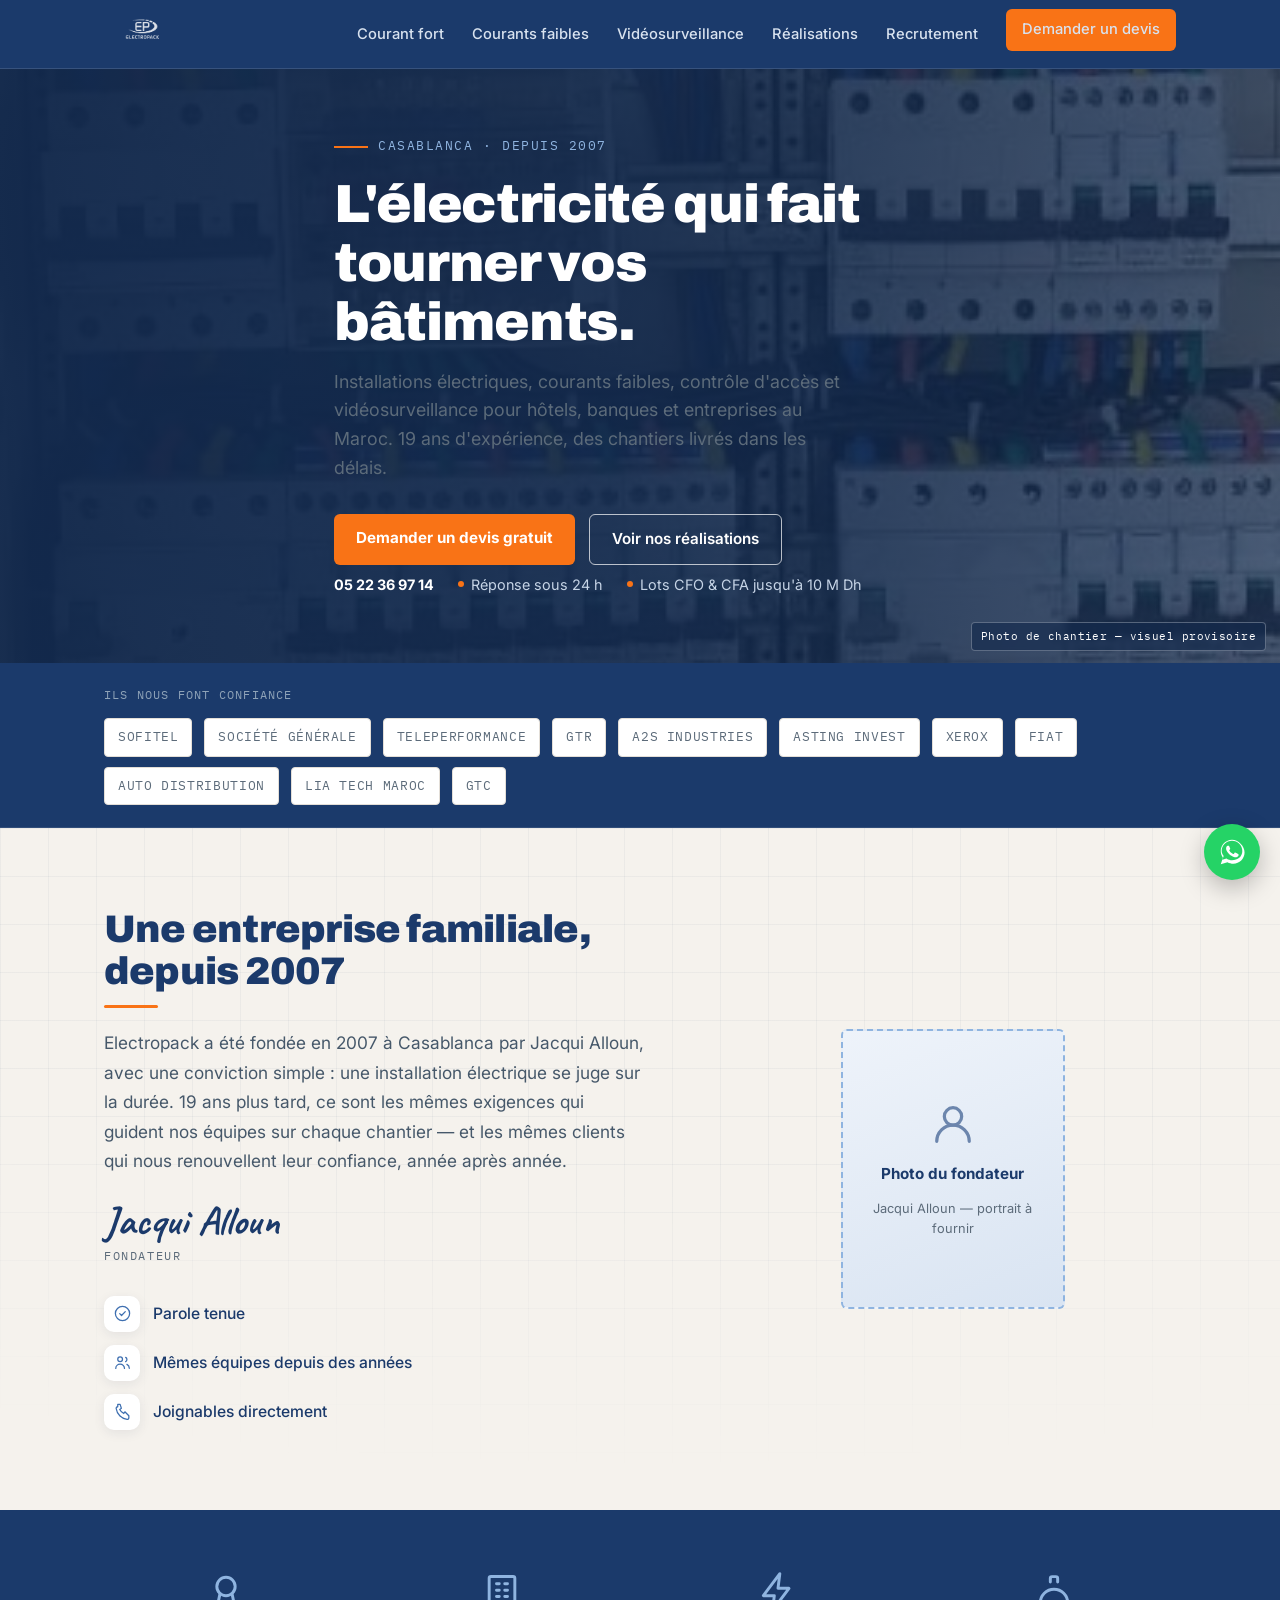
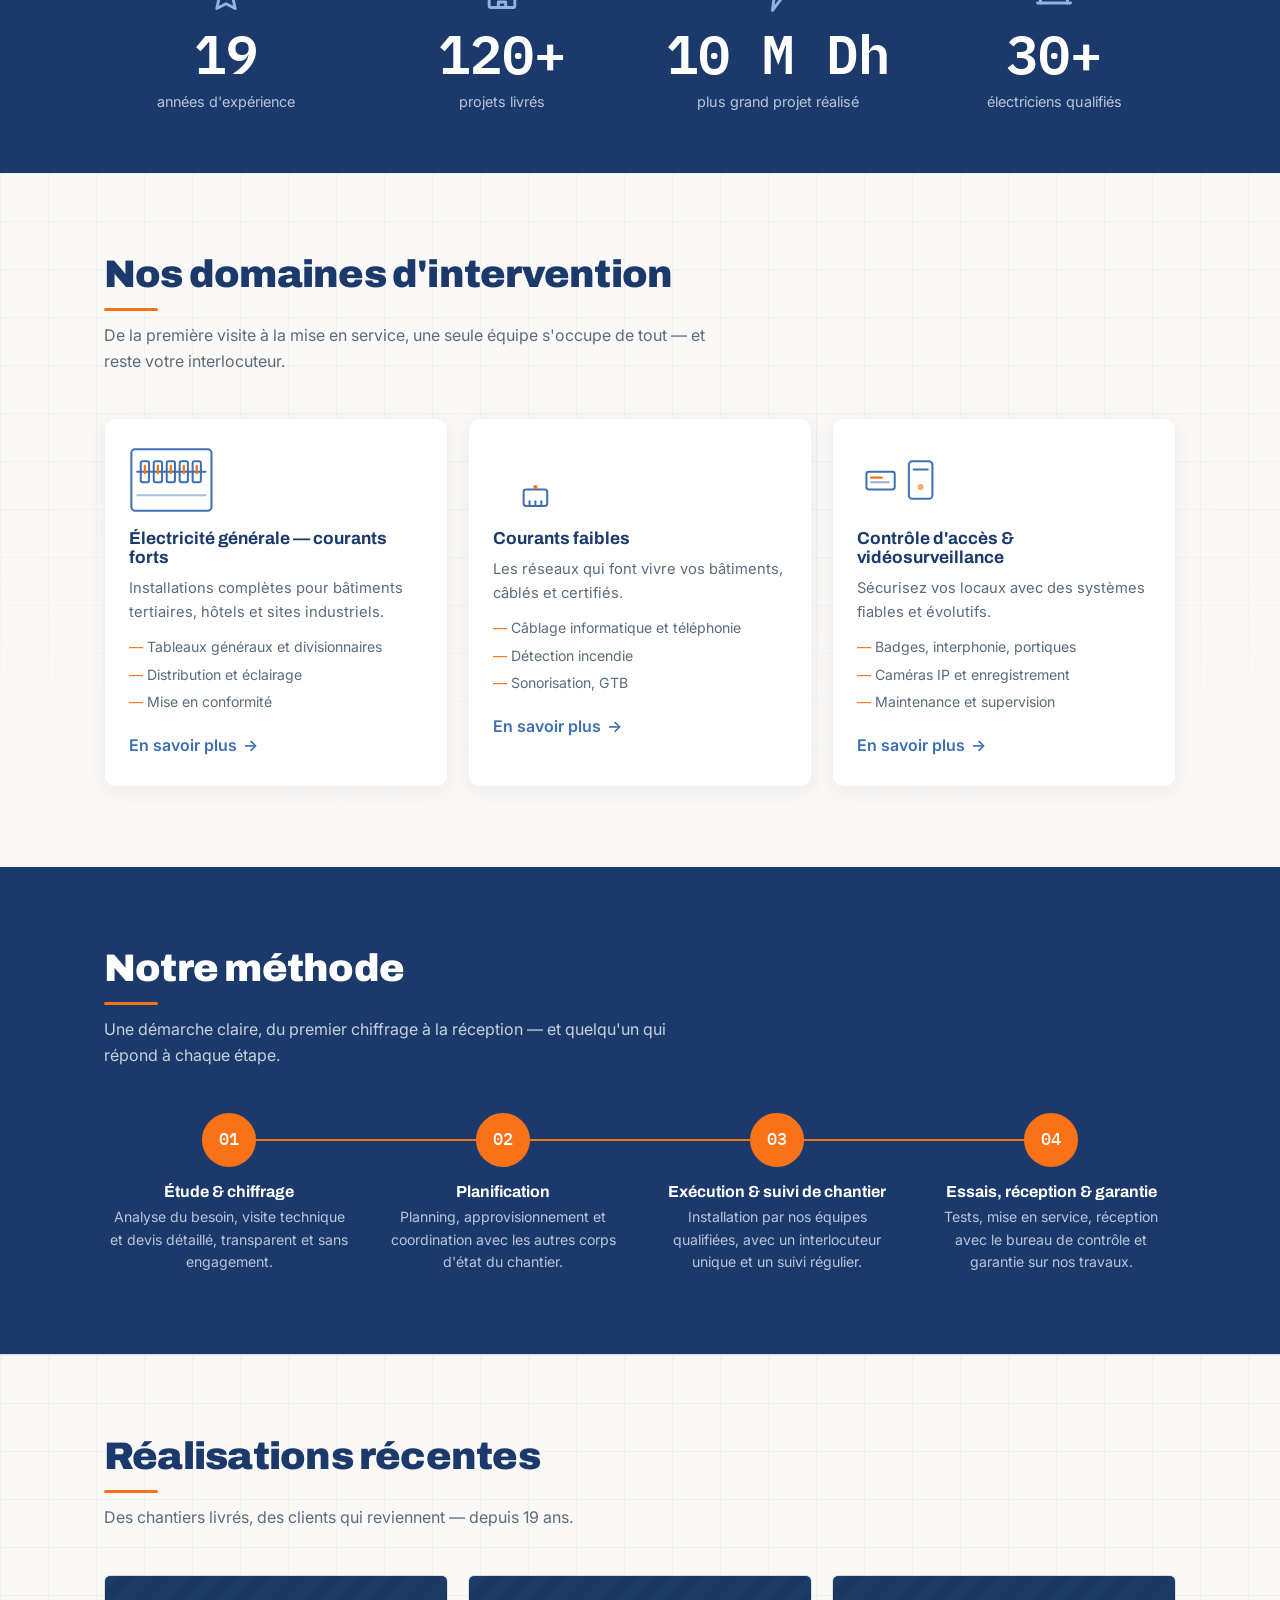
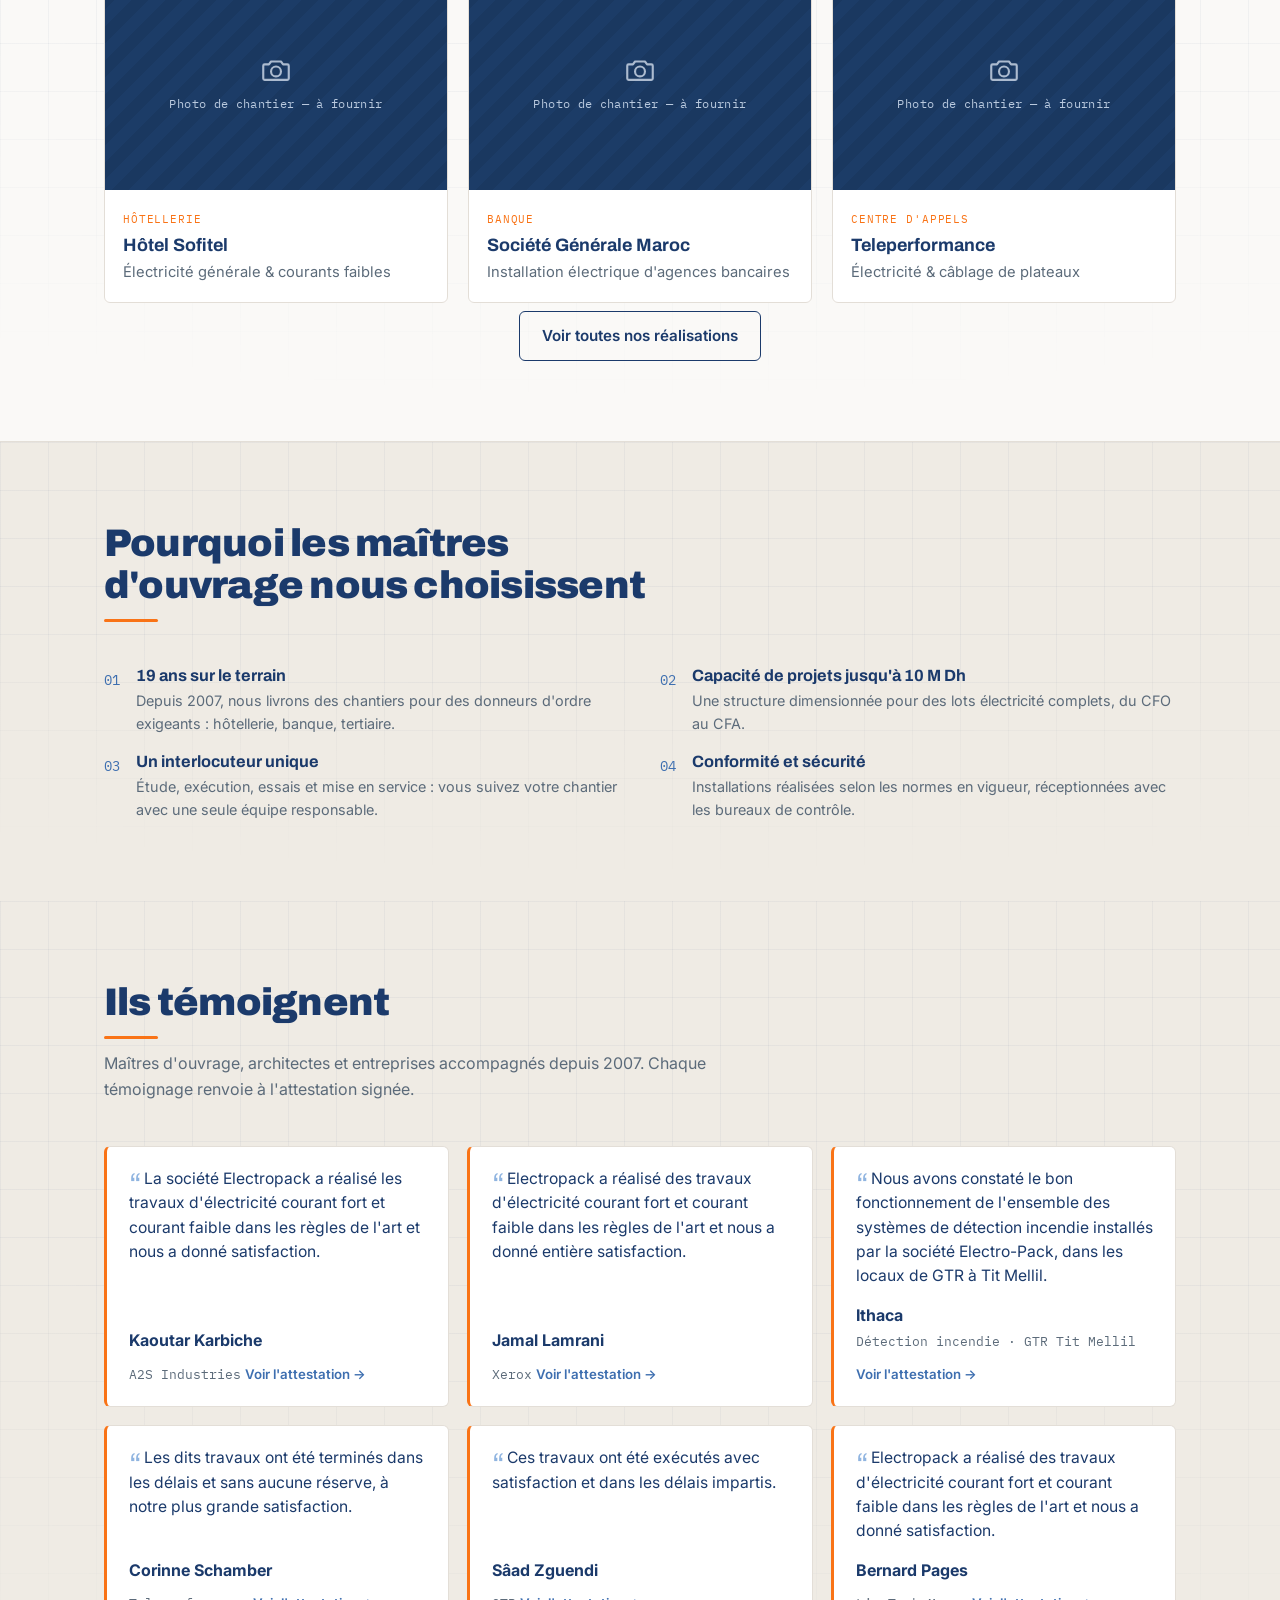
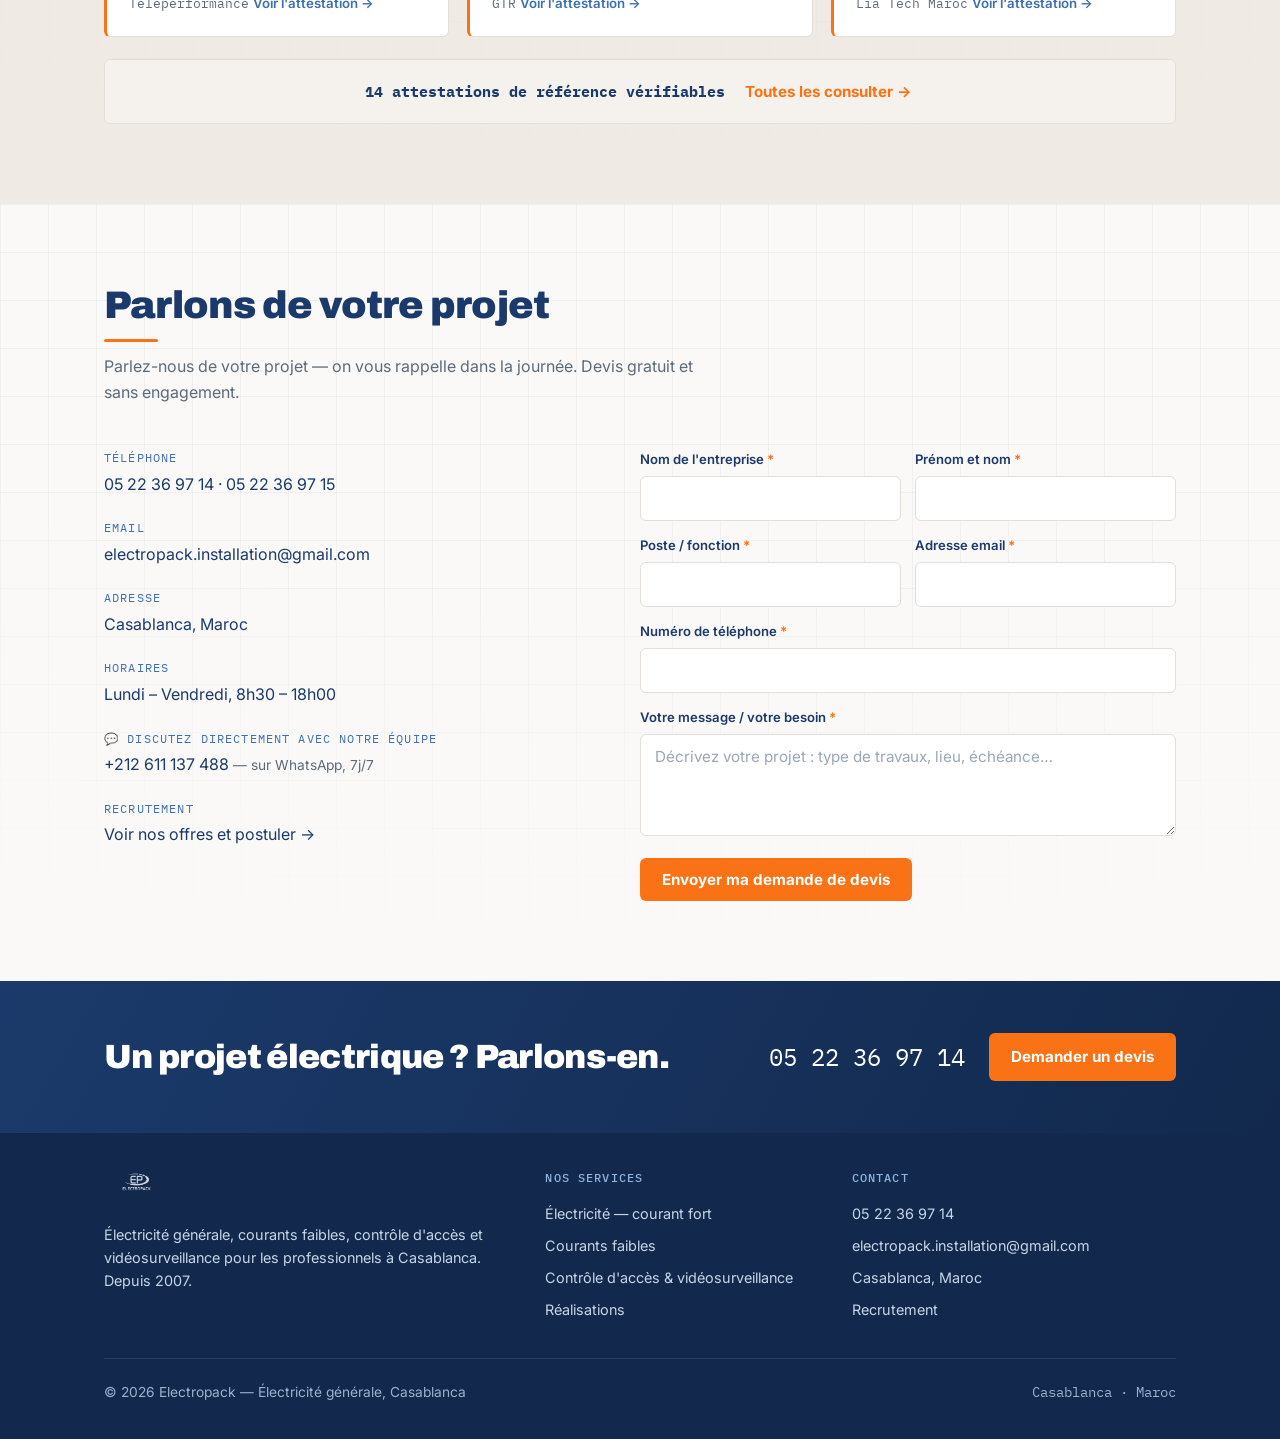
==== commit 6cd67065: "Refonte design : hero photo, témoignages sans carrousel, emplacements photos Accueil : - Hero : slid" ====
--- a/index.html
+++ b/index.html
@@ -39,84 +39,25 @@
 </header>
 
 <main>
-<!-- HERO — SLIDER PLEIN ÉCRAN (crossfade + Ken Burns) -->
-<section class="hero hero-home hero-slider" id="heroSlider" aria-label="Electropack — installations électriques">
-  <div class="hero-slides" aria-hidden="true">
-    <div class="hero-slide scene-slide scene-a is-active" role="img" aria-label="Illustration : un bâtiment de bureaux qui s'éclaire, alimenté depuis un poste électrique">
-      <svg class="scene" viewBox="0 0 1200 675" preserveAspectRatio="xMidYMid slice" aria-hidden="true">
-    <line class="sc-ground" x1="0" y1="582" x2="1200" y2="582"/>
-    <g class="sc-sub">
-    <rect class="sc-face side" x="150" y="466" width="118" height="116" rx="3"/>
-    <line class="sc-edge" x1="150" y1="466" x2="268" y2="466"/>
-    <circle class="sc-coil" cx="182" cy="512" r="17"/><circle class="sc-coil" cx="236" cy="512" r="17"/>
-    <line class="sc-edge" x1="150" y1="500" x2="120" y2="500"/><line class="sc-edge" x1="150" y1="540" x2="120" y2="540"/>
-    <path class="sc-edge" d="M209 466 V430 M188 430 h42"/>
-    <circle class="sc-beacon" cx="209" cy="424" r="5"/>
-  </g>
-    <g class="sc-build">
-      <path class="sc-face top" d="M590 150 L634 106 L934 106 L890 150 Z"/>
-      <path class="sc-face side" d="M890 150 L934 106 L934 538 L890 582 Z"/>
-      <rect class="sc-face front" x="590" y="150" width="300" height="432"/>
-      <g class="sc-row" style="--r:5"><rect class="sc-win" x="620" y="180" width="48" height="48" rx="2"/><rect class="sc-win" x="684" y="180" width="48" height="48" rx="2"/><rect class="sc-win" x="748" y="180" width="48" height="48" rx="2"/><rect class="sc-win" x="812" y="180" width="48" height="48" rx="2"/></g><g class="sc-row" style="--r:4"><rect class="sc-win" x="620" y="246" width="48" height="48" rx="2"/><rect class="sc-win" x="684" y="246" width="48" height="48" rx="2"/><rect class="sc-win flick" x="748" y="246" width="48" height="48" rx="2"/><rect class="sc-win" x="812" y="246" width="48" height="48" rx="2"/></g><g class="sc-row" style="--r:3"><rect class="sc-win" x="620" y="312" width="48" height="48" rx="2"/><rect class="sc-win flick" x="684" y="312" width="48" height="48" rx="2"/><rect class="sc-win" x="748" y="312" width="48" height="48" rx="2"/><rect class="sc-win" x="812" y="312" width="48" height="48" rx="2"/></g><g class="sc-row" style="--r:2"><rect class="sc-win flick" x="620" y="378" width="48" height="48" rx="2"/><rect class="sc-win" x="684" y="378" width="48" height="48" rx="2"/><rect class="sc-win" x="748" y="378" width="48" height="48" rx="2"/><rect class="sc-win" x="812" y="378" width="48" height="48" rx="2"/></g><g class="sc-row" style="--r:1"><rect class="sc-win" x="620" y="444" width="48" height="48" rx="2"/><rect class="sc-win" x="684" y="444" width="48" height="48" rx="2"/><rect class="sc-win" x="748" y="444" width="48" height="48" rx="2"/><rect class="sc-win flick" x="812" y="444" width="48" height="48" rx="2"/></g><g class="sc-row" style="--r:0"><rect class="sc-win" x="620" y="510" width="48" height="48" rx="2"/><rect class="sc-win" x="684" y="510" width="48" height="48" rx="2"/><rect class="sc-win" x="748" y="510" width="48" height="48" rx="2"/><rect class="sc-win" x="812" y="510" width="48" height="48" rx="2"/></g>
-      <path class="sc-edge" d="M740 106 v-34 M726 72 h28"/>
-    <circle class="sc-beacon roof" cx="740" cy="66" r="5"/>
-    </g>
-    <path class="sc-energy" d="M268 520 H590 " pathLength="1"/>
-    <path class="sc-energy up" d="M604 582 V190" pathLength="1"/>
-  </svg>
-    </div>
-    <div class="hero-slide scene-slide scene-b" role="img" aria-label="Illustration : un réseau électrique qui se dessine et s'anime">
-      <svg class="scene" viewBox="0 0 1200 675" preserveAspectRatio="xMidYMid slice" aria-hidden="true">
-    <g class="sc-net"><line class="sc-draw bus" x1="90" y1="210" x2="1110" y2="210" pathLength="1"/><line class="sc-draw bus" x1="90" y1="340" x2="1110" y2="340" pathLength="1"/><line class="sc-draw bus" x1="90" y1="470" x2="1110" y2="470" pathLength="1"/><line class="sc-draw bus" x1="90" y1="600" x2="1110" y2="600" pathLength="1"/><line class="sc-draw" x1="210" y1="210" x2="210" y2="340" pathLength="1" style="--o:0.15"/><line class="sc-draw" x1="360" y1="210" x2="360" y2="470" pathLength="1" style="--o:0.27"/><line class="sc-draw" x1="540" y1="210" x2="540" y2="600" pathLength="1" style="--o:0.39"/><line class="sc-draw" x1="720" y1="210" x2="720" y2="340" pathLength="1" style="--o:0.51"/><line class="sc-draw" x1="900" y1="210" x2="900" y2="600" pathLength="1" style="--o:0.63"/><line class="sc-draw" x1="1030" y1="210" x2="1030" y2="470" pathLength="1" style="--o:0.75"/><line class="sc-draw" x1="210" y1="340" x2="150" y2="340" pathLength="1" style="--o:0.5"/><circle class="sc-node small" cx="150" cy="340" r="4.5" style="--n:1"/><line class="sc-draw" x1="360" y1="470" x2="420" y2="470" pathLength="1" style="--o:0.6"/><circle class="sc-node small" cx="420" cy="470" r="4.5" style="--n:2"/><line class="sc-draw" x1="540" y1="600" x2="480" y2="600" pathLength="1" style="--o:0.7"/><circle class="sc-node small" cx="480" cy="600" r="4.5" style="--n:3"/><line class="sc-draw" x1="720" y1="340" x2="780" y2="340" pathLength="1" style="--o:0.8"/><circle class="sc-node small" cx="780" cy="340" r="4.5" style="--n:4"/><line class="sc-draw" x1="900" y1="600" x2="840" y2="600" pathLength="1" style="--o:0.9"/><circle class="sc-node small" cx="840" cy="600" r="4.5" style="--n:5"/><line class="sc-draw" x1="1030" y1="470" x2="1090" y2="470" pathLength="1" style="--o:1"/><circle class="sc-node small" cx="1090" cy="470" r="4.5" style="--n:6"/></g>
-    <line class="sc-pulse" x1="90" y1="210" x2="1110" y2="210" pathLength="1"/>
-    <line class="sc-pulse alt" x1="90" y1="470" x2="1110" y2="470" pathLength="1"/>
-    <line class="sc-pulse" x1="90" y1="600" x2="1110" y2="600" pathLength="1" style="animation-delay:-1.1s"/>
-    <g class="sc-nodes"><circle class="sc-node" cx="210" cy="210" r="7" style="--n:0"/><circle class="sc-node" cx="210" cy="340" r="7" style="--n:2"/><circle class="sc-node" cx="360" cy="210" r="7" style="--n:1"/><circle class="sc-node" cx="360" cy="470" r="7" style="--n:3"/><circle class="sc-node" cx="540" cy="210" r="7" style="--n:2"/><circle class="sc-node" cx="540" cy="600" r="7" style="--n:4"/><circle class="sc-node" cx="720" cy="210" r="7" style="--n:3"/><circle class="sc-node" cx="720" cy="340" r="7" style="--n:5"/><circle class="sc-node" cx="900" cy="210" r="7" style="--n:4"/><circle class="sc-node" cx="900" cy="600" r="7" style="--n:6"/><circle class="sc-node" cx="1030" cy="210" r="7" style="--n:5"/><circle class="sc-node" cx="1030" cy="470" r="7" style="--n:7"/></g>
-  </svg>
-    </div>
-    <div class="hero-slide scene-slide scene-c" role="img" aria-label="Illustration : contrôle d'accès et vidéosurveillance d'un bâtiment">
-      <svg class="scene" viewBox="0 0 1200 675" preserveAspectRatio="xMidYMid slice" aria-hidden="true">
-    <line class="sc-ground" x1="0" y1="582" x2="1200" y2="582"/>
-    <g class="sc-build">
-      <rect class="sc-face front" x="720" y="150" width="330" height="432"/>
-      <rect class="sc-fwin" x="760" y="190" width="60" height="46" rx="2"/><rect class="sc-fwin" x="855" y="190" width="60" height="46" rx="2"/><rect class="sc-fwin" x="950" y="190" width="60" height="46" rx="2"/><rect class="sc-fwin" x="760" y="268" width="60" height="46" rx="2"/><rect class="sc-fwin" x="855" y="268" width="60" height="46" rx="2"/><rect class="sc-fwin" x="950" y="268" width="60" height="46" rx="2"/><rect class="sc-fwin" x="760" y="346" width="60" height="46" rx="2"/><rect class="sc-fwin" x="855" y="346" width="60" height="46" rx="2"/><rect class="sc-fwin" x="950" y="346" width="60" height="46" rx="2"/><rect class="sc-fwin" x="760" y="424" width="60" height="46" rx="2"/><rect class="sc-fwin" x="855" y="424" width="60" height="46" rx="2"/><rect class="sc-fwin" x="950" y="424" width="60" height="46" rx="2"/><rect class="sc-fwin" x="760" y="502" width="60" height="46" rx="2"/><rect class="sc-fwin" x="855" y="502" width="60" height="46" rx="2"/><rect class="sc-fwin" x="950" y="502" width="60" height="46" rx="2"/>
-    </g>
-    <g class="sc-access">
-    <rect class="sc-edge" x="840" y="432" width="90" height="150" rx="3" fill="none"/>
-    <rect class="sc-reader" x="806" y="486" width="20" height="40" rx="4"/>
-    <circle class="sc-led" cx="816" cy="498" r="5"/>
-    <rect class="sc-badge" x="690" y="492" width="46" height="30" rx="5"/>
-    <line class="sc-badge-line" x1="700" y1="500" x2="724" y2="500"/>
-  </g>
-    <g class="sc-seclinks"><circle class="sc-secpt" cx="430" cy="470" r="6" style="--n:0"/><circle class="sc-secpt" cx="560" cy="540" r="6" style="--n:1"/><circle class="sc-secpt" cx="300" cy="520" r="6" style="--n:2"/><circle class="sc-secpt" cx="470" cy="300" r="6" style="--n:3"/><path class="sc-draw sec-link" d="M430 470 L560 540 M430 470 L300 520 M430 470 L470 300" pathLength="1"/></g>
-    <g class="sc-cam">
-    <rect class="sc-edge" x="170" y="166" width="66" height="30" rx="5"/>
-    <path class="sc-edge" d="M236 174 l26 -10 v22 l-26 -10"/>
-    <line class="sc-edge" x1="196" y1="196" x2="196" y2="220"/>
-    <g class="sc-fov-rot">
-      <path class="sc-fov" d="M210 196 L60 430 A280 280 0 0 0 360 430 Z"/>
-    </g>
-  </g>
-  </svg>
-    </div>
-  </div>
-  <!-- Vidéo de fond du hero (tableau électrique réel). Le JS l'active dès que
-       assets/hero/hero-loop.mp4 existe ; sinon les scènes SVG ci-dessus restent
-       affichées (repli automatique). Voir assets/hero/README-video.md -->
-  <video class="hero-video" data-src="assets/hero/hero-loop.mp4" data-poster="assets/hero/poster.jpg" muted loop playsinline preload="none" aria-hidden="true"></video>
-  <div class="hero-veil" aria-hidden="true"></div>
-  <div class="container">
-    <div class="hero-slider-content">
-      <p class="eyebrow">Casablanca · Depuis 2007</p>
-      <h1 id="heroTitle">L'électricité qui fait tourner vos <span class="rotator"><span class="rot-word">hôtels</span></span>.</h1>
-      <p class="lede">Installations électriques, courants faibles, contrôle d'accès et vidéosurveillance pour hôtels, banques et entreprises au Maroc. <span class="js-years" data-since="2007">19</span> ans d'expérience, des chantiers livrés dans les délais.</p>
-      <div class="hero-ctas">
-        <a class="btn btn-cta" href="#contact">Demander un devis gratuit</a>
-        <a class="btn btn-ghost-light" href="#projets">Voir nos réalisations</a>
-      </div>
-    </div>
-  </div>
-  <div class="hero-dots" role="tablist" aria-label="Choisir une image du diaporama"></div>
+<!-- HERO — photo de chantier + voile marine (statique, une seule image) -->
+<section class="hero hero-photo" aria-label="Electropack — installations électriques à Casablanca">
+  <!-- Emplacement photo d'accueil : remplacer assets/hero/hero-1.jpg par le visuel définitif -->
+  <div class="hero-bg" style="background-image:url('assets/hero/hero-1.jpg')"></div>
+  <span class="ph-tag">Photo de chantier — visuel provisoire</span>
+  <div class="container">
+    <p class="eyebrow">Casablanca · Depuis 2007</p>
+    <h1>L'électricité qui fait tourner vos bâtiments.</h1>
+    <p class="lede">Installations électriques, courants faibles, contrôle d'accès et vidéosurveillance pour hôtels, banques et entreprises au Maroc. <span class="js-years" data-since="2007">19</span> ans d'expérience, des chantiers livrés dans les délais.</p>
+    <div class="hero-ctas">
+      <a class="btn btn-cta" href="#contact">Demander un devis gratuit</a>
+      <a class="btn btn-ghost-light" href="#projets">Voir nos réalisations</a>
+    </div>
+    <div class="hero-meta">
+      <span><strong>05 22 36 97 14</strong></span>
+      <span class="dotsep">Réponse sous 24 h</span>
+      <span class="dotsep">Lots CFO &amp; CFA jusqu'à 10 M Dh</span>
+    </div>
+  </div>
 </section>
 
 <!-- BANDEAU CLIENTS DÉFILANT (suit le hero) -->
@@ -124,11 +65,8 @@
   <div class="container">
     <div class="trust">
       <p>Ils nous font confiance</p>
-      <div class="marquee">
-        <div class="marquee-track">
-          <span>SOFITEL</span><span>SOCIÉTÉ GÉNÉRALE</span><span>TELEPERFORMANCE</span><span>GTR</span><span>A2S INDUSTRIES</span><span>ASTING INVEST</span><span>XEROX</span><span>FIAT</span><span>AUTO DISTRIBUTION</span><span>LIA TECH MAROC</span><span>GTC</span>
-          <span>SOFITEL</span><span>SOCIÉTÉ GÉNÉRALE</span><span>TELEPERFORMANCE</span><span>GTR</span><span>A2S INDUSTRIES</span><span>ASTING INVEST</span><span>XEROX</span><span>FIAT</span><span>AUTO DISTRIBUTION</span><span>LIA TECH MAROC</span><span>GTC</span>
-        </div>
+      <div class="logo-grid">
+        <span>SOFITEL</span><span>SOCIÉTÉ GÉNÉRALE</span><span>TELEPERFORMANCE</span><span>GTR</span><span>A2S INDUSTRIES</span><span>ASTING INVEST</span><span>XEROX</span><span>FIAT</span><span>AUTO DISTRIBUTION</span><span>LIA TECH MAROC</span><span>GTC</span>
       </div>
     </div>
   </div>
@@ -162,9 +100,11 @@
       </ul>
     </div>
     <div class="about-portrait reveal">
-      <!-- remplacer par assets/team/fondateur.jpg quand disponible -->
-      <div class="portrait-frame">
-        <div class="portrait-ph" aria-hidden="true"><span class="portrait-mono">JA</span></div>
+      <!-- Emplacement photo du fondateur : déposer assets/team/fondateur.jpg -->
+      <div class="founder-ph">
+        <svg viewBox="0 0 24 24" fill="none" stroke="currentColor" stroke-width="1.5" stroke-linecap="round" stroke-linejoin="round" aria-hidden="true"><circle cx="12" cy="8.5" r="4"/><path d="M4.5 20a7.5 7.5 0 0 1 15 0"/></svg>
+        <span class="fph-label">Photo du fondateur</span>
+        <span class="fph-sub">Jacqui Alloun — portrait à fournir</span>
       </div>
     </div>
   </div>
@@ -264,21 +204,18 @@
       <h2>Réalisations récentes</h2>
       <p>Des chantiers livrés, des clients qui reviennent — depuis <span class="js-years" data-since="2007">19</span> ans.</p>
     </div>
-    <div class="proj-grid reveal stagger">
-      <a class="proj" href="realisations/hotel-sofitel/">
-        <span class="proj-badge">Hôtellerie</span>
-        <h3>Hôtel Sofitel</h3>
-        <p>Électricité générale &amp; courants faibles</p>
+    <div class="rgrid reveal stagger">
+      <a class="rcard" href="realisations/hotel-sofitel/">
+        <div class="rmedia"><svg viewBox="0 0 24 24" fill="none" stroke="currentColor" stroke-width="1.5" stroke-linecap="round" stroke-linejoin="round" aria-hidden="true"><path d="M4 8h3l1.5-2h7L17 8h3a1 1 0 0 1 1 1v9a1 1 0 0 1-1 1H4a1 1 0 0 1-1-1V9a1 1 0 0 1 1-1z"/><circle cx="12" cy="13" r="3.5"/></svg><span class="rmedia-label">Photo de chantier — à fournir</span></div>
+        <div class="rbody"><span class="rbadge">Hôtellerie</span><h3>Hôtel Sofitel</h3><p>Électricité générale &amp; courants faibles</p></div>
       </a>
-      <a class="proj" href="realisations/societe-generale-maroc/">
-        <span class="proj-badge">Banque</span>
-        <h3>Société Générale Maroc</h3>
-        <p>Installation électrique d'agences bancaires</p>
+      <a class="rcard" href="realisations/societe-generale-maroc/">
+        <div class="rmedia"><svg viewBox="0 0 24 24" fill="none" stroke="currentColor" stroke-width="1.5" stroke-linecap="round" stroke-linejoin="round" aria-hidden="true"><path d="M4 8h3l1.5-2h7L17 8h3a1 1 0 0 1 1 1v9a1 1 0 0 1-1 1H4a1 1 0 0 1-1-1V9a1 1 0 0 1 1-1z"/><circle cx="12" cy="13" r="3.5"/></svg><span class="rmedia-label">Photo de chantier — à fournir</span></div>
+        <div class="rbody"><span class="rbadge">Banque</span><h3>Société Générale Maroc</h3><p>Installation électrique d'agences bancaires</p></div>
       </a>
-      <a class="proj" href="realisations/teleperformance/">
-        <span class="proj-badge">Centre d'appels</span>
-        <h3>Teleperformance</h3>
-        <p>Électricité &amp; câblage de plateaux</p>
+      <a class="rcard" href="realisations/teleperformance/">
+        <div class="rmedia"><svg viewBox="0 0 24 24" fill="none" stroke="currentColor" stroke-width="1.5" stroke-linecap="round" stroke-linejoin="round" aria-hidden="true"><path d="M4 8h3l1.5-2h7L17 8h3a1 1 0 0 1 1 1v9a1 1 0 0 1-1 1H4a1 1 0 0 1-1-1V9a1 1 0 0 1 1-1z"/><circle cx="12" cy="13" r="3.5"/></svg><span class="rmedia-label">Photo de chantier — à fournir</span></div>
+        <div class="rbody"><span class="rbadge">Centre d'appels</span><h3>Teleperformance</h3><p>Électricité &amp; câblage de plateaux</p></div>
       </a>
     </div>
     <p style="text-align:center;margin-top:8px"><a class="btn btn-ghost" href="realisations/">Voir toutes nos réalisations</a></p>
@@ -301,159 +238,67 @@
 </section>
 
 <!-- ILS TÉMOIGNENT -->
-<section id="temoignages" class="tst">
-  <div class="tst-band">
-    <div class="container">
-      <div class="sec-head reveal">
-        <h2>Ils témoignent</h2>
-        <p>La parole à nos clients — maîtres d'ouvrage et entreprises accompagnés depuis 2007.</p>
-      </div>
-      <div class="tst-carousel reveal">
-        <div class="tst-stage">
-          <figure class="tslide">
-            <blockquote>Ces travaux ont été exécutés avec satisfaction et dans les délais impartis.</blockquote>
-            <figcaption>
-              <div class="tst-sep"></div>
-              <span class="tst-name">Sâad Zguendi</span>
-              <span class="tst-co">GTR</span>
-              <a class="tst-att-link" href="assets/attestations/gtr.jpg" data-full="assets/attestations/gtr.jpg" target="_blank" rel="noopener">Voir l'attestation originale →</a>
-            </figcaption>
-          </figure>
-          <figure class="tslide">
-            <blockquote>La société Electropack a réalisé les travaux d'électricité courant fort et courant faible dans les règles de l'art et nous a donné satisfaction.</blockquote>
-            <figcaption>
-              <div class="tst-sep"></div>
-              <span class="tst-name">Kaoutar Karbiche</span>
-              <span class="tst-co">A2S Industries</span>
-              <a class="tst-att-link" href="assets/attestations/a2s-industries.jpg" data-full="assets/attestations/a2s-industries.jpg" target="_blank" rel="noopener">Voir l'attestation originale →</a>
-            </figcaption>
-          </figure>
-          <figure class="tslide">
-            <blockquote>Les dits travaux ont été réalisés dans les délais impartis et n'ont fait l'objet d'aucune réserve de la part du client.</blockquote>
-            <figcaption>
-              <div class="tst-sep"></div>
-              <span class="tst-name">Jean Falaise</span>
-              <span class="tst-co">Asting Invest</span>
-              <a class="tst-att-link" href="assets/attestations/asting-invest.jpg" data-full="assets/attestations/asting-invest.jpg" target="_blank" rel="noopener">Voir l'attestation originale →</a>
-            </figcaption>
-          </figure>
-          <figure class="tslide">
-            <blockquote>Les dits travaux ont été terminés dans les délais et sans aucune réserve, à notre plus grande satisfaction.</blockquote>
-            <figcaption>
-              <div class="tst-sep"></div>
-              <span class="tst-name">Corinne Schamber</span>
-              <span class="tst-co">Teleperformance</span>
-              <a class="tst-att-link" href="assets/attestations/teleperformance.jpg" data-full="assets/attestations/teleperformance.jpg" target="_blank" rel="noopener">Voir l'attestation originale →</a>
-            </figcaption>
-          </figure>
-          <figure class="tslide">
-            <blockquote>Electropack a réalisé des travaux d'électricité courant fort et courant faible dans les règles de l'art et nous a donné satisfaction.</blockquote>
-            <figcaption>
-              <div class="tst-sep"></div>
-              <span class="tst-name">Bernard Pages</span>
-              <span class="tst-co">Lia Tech Maroc</span>
-              <a class="tst-att-link" href="assets/attestations/liatech.jpg" data-full="assets/attestations/liatech.jpg" target="_blank" rel="noopener">Voir l'attestation originale →</a>
-            </figcaption>
-          </figure>
-          <figure class="tslide">
-            <blockquote>Electropack a réalisé des travaux d'électricité courant fort et courant faible dans les règles de l'art et nous a donné entière satisfaction.</blockquote>
-            <figcaption>
-              <div class="tst-sep"></div>
-              <span class="tst-name">Jamal Lamrani</span>
-              <span class="tst-co">Xerox</span>
-              <a class="tst-att-link" href="assets/attestations/xerox.jpg" data-full="assets/attestations/xerox.jpg" target="_blank" rel="noopener">Voir l'attestation originale →</a>
-            </figcaption>
-          </figure>
-          <figure class="tslide">
-            <blockquote>Nous avons constaté le bon fonctionnement de l'ensemble des systèmes de détection incendie installés par la société Electro-Pack, dans les locaux de GTR, sis à Tit Mellil.</blockquote>
-            <figcaption>
-              <div class="tst-sep"></div>
-              <span class="tst-name">Ithaca</span>
-              <span class="tst-co">Détection incendie · GTR Tit Mellil</span>
-              <a class="tst-att-link" href="assets/attestations/ithaca.jpg" data-full="assets/attestations/ithaca.jpg" target="_blank" rel="noopener">Voir l'attestation originale →</a>
-            </figcaption>
-          </figure>
-          <figure class="tslide">
-            <blockquote>Nous confirmons par la présente que les travaux ont été effectués dans le respect des délais et des cahiers de charges mis en place.</blockquote>
-            <figcaption>
-              <div class="tst-sep"></div>
-              <span class="tst-name">Global Trading Company Morocco</span>
-              <span class="tst-co">GTC · Bouskoura</span>
-              <a class="tst-att-link" href="assets/attestations/gtc.jpg" data-full="assets/attestations/gtc.jpg" target="_blank" rel="noopener">Voir l'attestation originale →</a>
-            </figcaption>
-          </figure>
-          <figure class="tslide">
-            <blockquote>… ont été réalisés dans les règles de l'art et dans le respect des délais prescrits.</blockquote>
-            <figcaption>
-              <div class="tst-sep"></div>
-              <span class="tst-name">Loudghiri Rachad</span>
-              <span class="tst-co">Architecte D.P.L.G.</span>
-              <a class="tst-att-link" href="assets/attestations/ad.jpg" data-full="assets/attestations/ad.jpg" target="_blank" rel="noopener">Voir l'attestation originale →</a>
-            </figcaption>
-          </figure>
-          <figure class="tslide">
-            <blockquote>Nous considérons donc que la prestation de Electro Pack fut satisfaisante en terme de qualité, de sérieux et de professionnalisme.</blockquote>
-            <figcaption>
-              <div class="tst-sep"></div>
-              <span class="tst-name">Fiat Group Automobiles Maroc</span>
-              <span class="tst-co">Automobile · 2010</span>
-              <a class="tst-att-link" href="assets/attestations/fiat.jpg" data-full="assets/attestations/fiat.jpg" target="_blank" rel="noopener">Voir l'attestation originale →</a>
-            </figcaption>
-          </figure>
-          <figure class="tslide">
-            <blockquote>Nous confirmons par la présente que les travaux ont été effectués dans le respect des délais et des cahiers de charges mis en place.</blockquote>
-            <figcaption>
-              <div class="tst-sep"></div>
-              <span class="tst-name">Autodistribution Maroc</span>
-              <span class="tst-co">Le Directeur Général</span>
-              <a class="tst-att-link" href="assets/attestations/auto-distribution.jpg" data-full="assets/attestations/auto-distribution.jpg" target="_blank" rel="noopener">Voir l'attestation originale →</a>
-            </figcaption>
-          </figure>
-          <figure class="tslide">
-            <blockquote>Ces travaux sont en cours de réalisation conformément aux règles de l'art et aux termes du C.P.S.</blockquote>
-            <figcaption>
-              <div class="tst-sep"></div>
-              <span class="tst-name">Arnold Delahaye</span>
-              <span class="tst-co">Cabinet ABD · Architecte</span>
-              <a class="tst-att-link" href="assets/attestations/adb.jpg" data-full="assets/attestations/adb.jpg" target="_blank" rel="noopener">Voir l'attestation originale →</a>
-            </figcaption>
-          </figure>
-          <figure class="tslide">
-            <blockquote>Nous confirmons par la présente que les travaux ont été effectués dans le respect des délais et des cahiers de charges mis en place.</blockquote>
-            <figcaption>
-              <div class="tst-sep"></div>
-              <span class="tst-name">Younes El Hadiri</span>
-              <span class="tst-co">Architecte D.E.S.A.</span>
-              <a class="tst-att-link" href="assets/attestations/archi.jpg" data-full="assets/attestations/archi.jpg" target="_blank" rel="noopener">Voir l'attestation originale →</a>
-            </figcaption>
-          </figure>
-          <figure class="tslide">
-            <blockquote>Nous confirmons par la présente que les travaux ont été effectués dans le respect des délais et des cahiers de charges mis en place.</blockquote>
-            <figcaption>
-              <div class="tst-sep"></div>
-              <span class="tst-name">FG Capital</span>
-              <span class="tst-co">Le Gérant · Casablanca</span>
-              <a class="tst-att-link" href="assets/attestations/fgc.jpg" data-full="assets/attestations/fgc.jpg" target="_blank" rel="noopener">Voir l'attestation originale →</a>
-            </figcaption>
-          </figure>
-        </div>
-        <div class="tst-controls">
-          <button class="tst-arrow prev" type="button" aria-label="Témoignage précédent">‹</button>
-          <div class="tst-dots" aria-label="Navigation des témoignages"></div>
-          <button class="tst-arrow next" type="button" aria-label="Témoignage suivant">›</button>
-        </div>
-      </div>
-    </div>
-  </div>
-
-  <!-- ATTESTATIONS : accès à la galerie navigable (lightbox) -->
-  <div class="container">
+<section id="temoignages" class="tst-band-wrap alt-grey tech-grid">
+  <div class="container">
+    <div class="sec-head reveal">
+      <h2>Ils témoignent</h2>
+      <p>Maîtres d'ouvrage, architectes et entreprises accompagnés depuis 2007. Chaque témoignage renvoie à l'attestation signée.</p>
+    </div>
+    <div class="tst-wall reveal stagger">
+        <figure class="tcard">
+          <blockquote>La société Electropack a réalisé les travaux d'électricité courant fort et courant faible dans les règles de l'art et nous a donné satisfaction.</blockquote>
+          <figcaption class="tmeta">
+            <span class="tname">Kaoutar Karbiche</span>
+            <span class="tco">A2S Industries</span>
+            <a class="tlink" href="assets/attestations/a2s-industries.jpg" target="_blank" rel="noopener">Voir l'attestation →</a>
+          </figcaption>
+        </figure>
+        <figure class="tcard">
+          <blockquote>Electropack a réalisé des travaux d'électricité courant fort et courant faible dans les règles de l'art et nous a donné entière satisfaction.</blockquote>
+          <figcaption class="tmeta">
+            <span class="tname">Jamal Lamrani</span>
+            <span class="tco">Xerox</span>
+            <a class="tlink" href="assets/attestations/xerox.jpg" target="_blank" rel="noopener">Voir l'attestation →</a>
+          </figcaption>
+        </figure>
+        <figure class="tcard">
+          <blockquote>Nous avons constaté le bon fonctionnement de l'ensemble des systèmes de détection incendie installés par la société Electro-Pack, dans les locaux de GTR à Tit Mellil.</blockquote>
+          <figcaption class="tmeta">
+            <span class="tname">Ithaca</span>
+            <span class="tco">Détection incendie · GTR Tit Mellil</span>
+            <a class="tlink" href="assets/attestations/ithaca.jpg" target="_blank" rel="noopener">Voir l'attestation →</a>
+          </figcaption>
+        </figure>
+        <figure class="tcard">
+          <blockquote>Les dits travaux ont été terminés dans les délais et sans aucune réserve, à notre plus grande satisfaction.</blockquote>
+          <figcaption class="tmeta">
+            <span class="tname">Corinne Schamber</span>
+            <span class="tco">Teleperformance</span>
+            <a class="tlink" href="assets/attestations/teleperformance.jpg" target="_blank" rel="noopener">Voir l'attestation →</a>
+          </figcaption>
+        </figure>
+        <figure class="tcard">
+          <blockquote>Ces travaux ont été exécutés avec satisfaction et dans les délais impartis.</blockquote>
+          <figcaption class="tmeta">
+            <span class="tname">Sâad Zguendi</span>
+            <span class="tco">GTR</span>
+            <a class="tlink" href="assets/attestations/gtr.jpg" target="_blank" rel="noopener">Voir l'attestation →</a>
+          </figcaption>
+        </figure>
+        <figure class="tcard">
+          <blockquote>Electropack a réalisé des travaux d'électricité courant fort et courant faible dans les règles de l'art et nous a donné satisfaction.</blockquote>
+          <figcaption class="tmeta">
+            <span class="tname">Bernard Pages</span>
+            <span class="tco">Lia Tech Maroc</span>
+            <a class="tlink" href="assets/attestations/liatech.jpg" target="_blank" rel="noopener">Voir l'attestation →</a>
+          </figcaption>
+        </figure>
+    </div>
     <div class="att reveal">
-      <p class="att-line">
+      <p class="att-strip">
         <span class="att-count">14 attestations de référence vérifiables</span>
-        <button class="att-open" type="button">Les consulter →</button>
+        <button class="att-open btn btn-ghost" type="button">Toutes les consulter →</button>
       </p>
-      <!-- Données de la galerie (ouvertes en grand dans la lightbox, images chargées à la demande) -->
       <div class="doc-data" hidden aria-hidden="true">
         <button class="doc-btn" type="button" data-full="assets/attestations/gtr.jpg" data-label="GTR"></button>
         <button class="doc-btn" type="button" data-full="assets/attestations/teleperformance.jpg" data-label="Teleperformance"></button>
--- a/assets/style.css
+++ b/assets/style.css
@@ -728,3 +728,71 @@
 .next-links a{display:block;text-decoration:none;color:var(--ink);background:#fff;border:1px solid var(--line);border-radius:var(--radius);padding:18px 20px;font-weight:600}
 .next-links a:hover{border-color:var(--steel);color:var(--steel)}
 .next-links a small{display:block;font-weight:400;color:var(--grey);margin-top:4px}
+
+/* ============================================================
+   REDESIGN ACCUEIL (passe de design) — classes nouvelles,
+   sans effet sur les pages existantes. Motion faible, 3G-friendly.
+   ============================================================ */
+
+/* Hero photo statique (une seule image, aucune animation) */
+.hero-photo{padding:0;min-height:clamp(440px,66vh,600px);display:flex;align-items:center;color:#fff;position:relative;isolation:isolate;overflow:hidden}
+.hero-photo .hero-bg{position:absolute;inset:0;z-index:-2;background-size:cover;background-position:center;background-color:var(--ink-deep)}
+.hero-photo::after{content:"";position:absolute;inset:0;z-index:-1;background:linear-gradient(90deg,rgba(18,41,77,.97) 0%,rgba(18,41,77,.93) 48%,rgba(18,41,77,.74) 100%)}
+@media (max-width:720px){.hero-photo::after{background:linear-gradient(180deg,rgba(18,41,77,.80) 0%,rgba(18,41,77,.93) 100%)}}
+.hero-photo .eyebrow{color:var(--steel-light)}
+.hero-photo .eyebrow::before{background:var(--cta)}
+.hero-photo h1{font-size:clamp(2rem,4.6vw,3.35rem);font-weight:900;letter-spacing:-.025em;max-width:17ch;margin-bottom:16px;color:#fff}
+.hero-photo .lede{color:#E6EDF6;max-width:42ch;font-size:1.1rem;margin-bottom:24px}
+.hero-photo .hero-meta{margin-top:8px;display:flex;gap:8px 24px;flex-wrap:wrap;font-size:.9rem;color:#C6D4E6}
+.hero-photo .hero-meta strong{color:#fff;font-weight:700}
+.hero-photo .hero-meta span{display:inline-flex;align-items:center;gap:7px}
+.hero-photo .hero-meta .dotsep::before{content:"";width:6px;height:6px;border-radius:50%;background:var(--cta);display:inline-block}
+.ph-tag{position:absolute;right:14px;bottom:12px;z-index:1;font-family:'IBM Plex Mono';font-size:.68rem;letter-spacing:.04em;color:#fff;background:rgba(18,41,77,.62);border:1px solid rgba(255,255,255,.28);border-radius:4px;padding:5px 9px;backdrop-filter:blur(2px)}
+
+/* Bandeau logos statique (remplace le marquee animé) */
+.logo-grid{display:flex;flex-wrap:wrap;gap:10px 12px;align-items:center}
+.logo-grid span{font-family:'IBM Plex Mono';font-size:.8rem;letter-spacing:.05em;color:var(--grey);border:1px solid var(--line);border-radius:4px;padding:8px 13px;background:#fff;white-space:nowrap}
+
+/* Emplacement photo fondateur (remplace le monogramme JA) */
+.founder-ph{aspect-ratio:4/5;border:2px dashed var(--steel-light);border-radius:var(--radius);background:linear-gradient(160deg,#EEF3FA,#D9E4F2);display:flex;flex-direction:column;align-items:center;justify-content:center;gap:12px;color:var(--ink-soft);text-align:center;padding:22px}
+.founder-ph svg{width:52px;height:52px;opacity:.65}
+.founder-ph .fph-label{font-weight:700;font-size:.95rem;color:var(--ink)}
+.founder-ph .fph-sub{font-size:.8rem;color:var(--grey);max-width:22ch}
+
+/* Cartes réalisations avec emplacement photo (accueil) */
+.rgrid{display:grid;grid-template-columns:repeat(3,1fr);gap:20px}
+.rcard{display:block;text-decoration:none;color:inherit;background:#fff;border:1px solid var(--line);border-radius:var(--radius);overflow:hidden;transition:transform .15s ease,box-shadow .15s ease}
+.rcard:hover{transform:translateY(-3px);box-shadow:0 12px 28px rgba(18,41,77,.14)}
+.rmedia{position:relative;aspect-ratio:16/10;background:repeating-linear-gradient(135deg,#1c3c67,#1c3c67 12px,#1a3860 12px,#1a3860 24px);display:flex;flex-direction:column;align-items:center;justify-content:center;gap:8px;color:#DCE6F3;text-align:center;padding:14px}
+.rmedia svg{width:34px;height:34px;opacity:.75}
+.rmedia .rmedia-label{font-family:'IBM Plex Mono';font-size:.72rem;letter-spacing:.03em;color:#B9C9DE}
+.rbody{padding:15px 18px 18px}
+.rbadge{display:inline-block;font-family:'IBM Plex Mono';font-size:.68rem;letter-spacing:.08em;text-transform:uppercase;color:var(--cta);margin-bottom:8px}
+.rbody h3{font-size:1.12rem;margin-bottom:5px}
+.rbody p{font-size:.92rem;color:var(--grey)}
+
+/* Mur de témoignages statique (remplace le carrousel) */
+.tst-wall{display:grid;grid-template-columns:repeat(3,1fr);gap:18px}
+.tcard{background:#fff;border:1px solid var(--line);border-left:3px solid var(--cta);border-radius:var(--radius);padding:20px 22px;display:flex;flex-direction:column;gap:14px}
+.tcard blockquote{font-size:.98rem;color:var(--ink);line-height:1.55}
+.tcard blockquote::before{content:"“";font-family:'Archivo';font-size:2rem;line-height:0;color:var(--steel-light);margin-right:2px;vertical-align:-.35em}
+.tcard .tmeta{margin-top:auto}
+.tcard .tname{font-weight:700;display:block}
+.tcard .tco{font-size:.82rem;color:var(--grey);font-family:'IBM Plex Mono'}
+.tcard .tlink{display:inline-block;margin-top:10px;font-size:.83rem;color:var(--steel);text-decoration:none;font-weight:600}
+.tcard .tlink:hover{color:var(--ink)}
+.att-strip{margin-top:22px;display:flex;flex-wrap:wrap;align-items:center;gap:10px 16px;justify-content:center;background:var(--warm);border:1px solid var(--line);border-radius:var(--radius);padding:16px 20px}
+.att-strip .att-count{font-weight:700;color:var(--ink)}
+
+@media (max-width:860px){
+  .rgrid,.tst-wall{grid-template-columns:1fr}
+}
+
+/* Hero photo — variante sous-pages + fond marine quand pas d'image */
+.hero-photo--sub{min-height:clamp(300px,40vh,410px)}
+.hero-photo .hero-bg{background:linear-gradient(155deg,#22406b 0%,#12294d 70%)}
+.rcard.hide{display:none}
+/* Emplacement photo dans une fiche chantier */
+.fiche-photo{aspect-ratio:16/7;margin-bottom:18px;border:2px dashed var(--steel-light);border-radius:var(--radius);background:repeating-linear-gradient(135deg,#EEF3FA,#EEF3FA 12px,#E7EEF7 12px,#E7EEF7 24px);display:flex;align-items:center;justify-content:center;gap:10px;color:var(--ink-soft)}
+.fiche-photo svg{width:30px;height:30px;opacity:.6}
+.fiche-photo span{font-family:'IBM Plex Mono';font-size:.78rem;letter-spacing:.03em;color:var(--grey)}
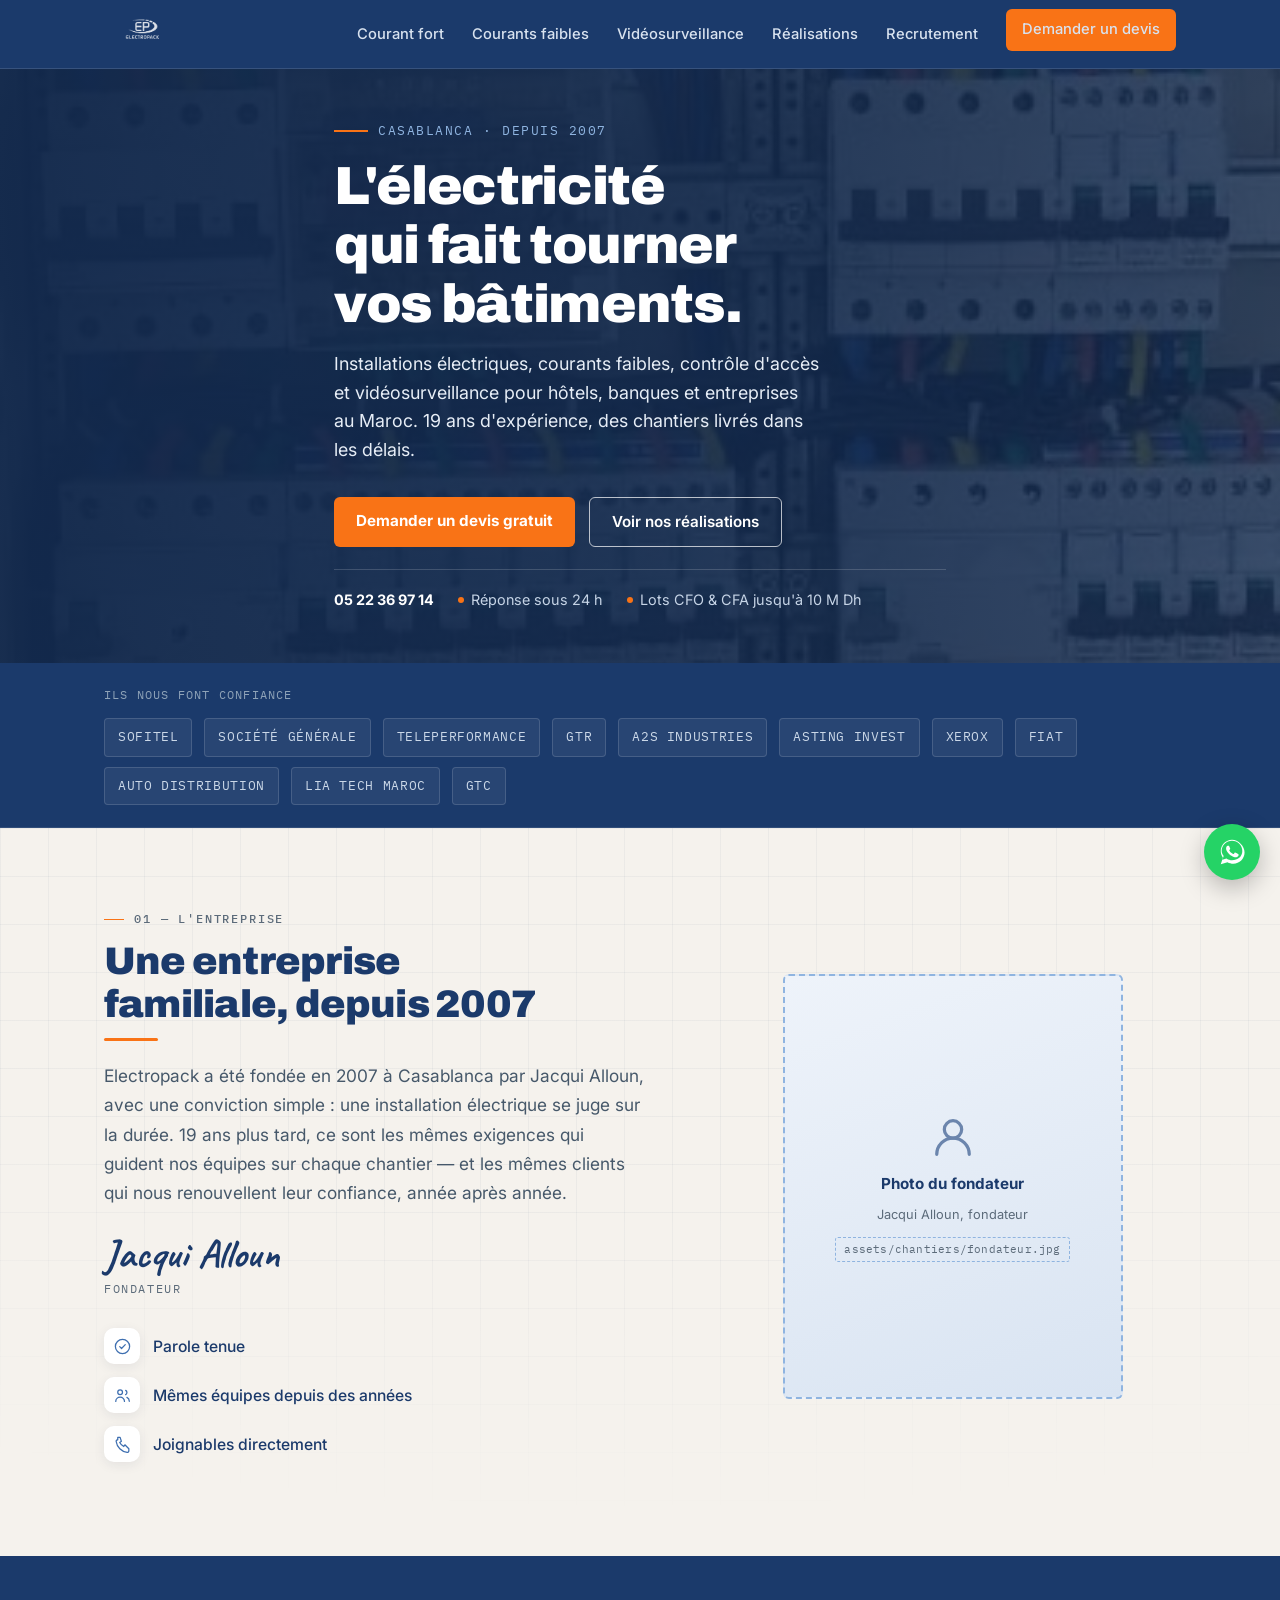
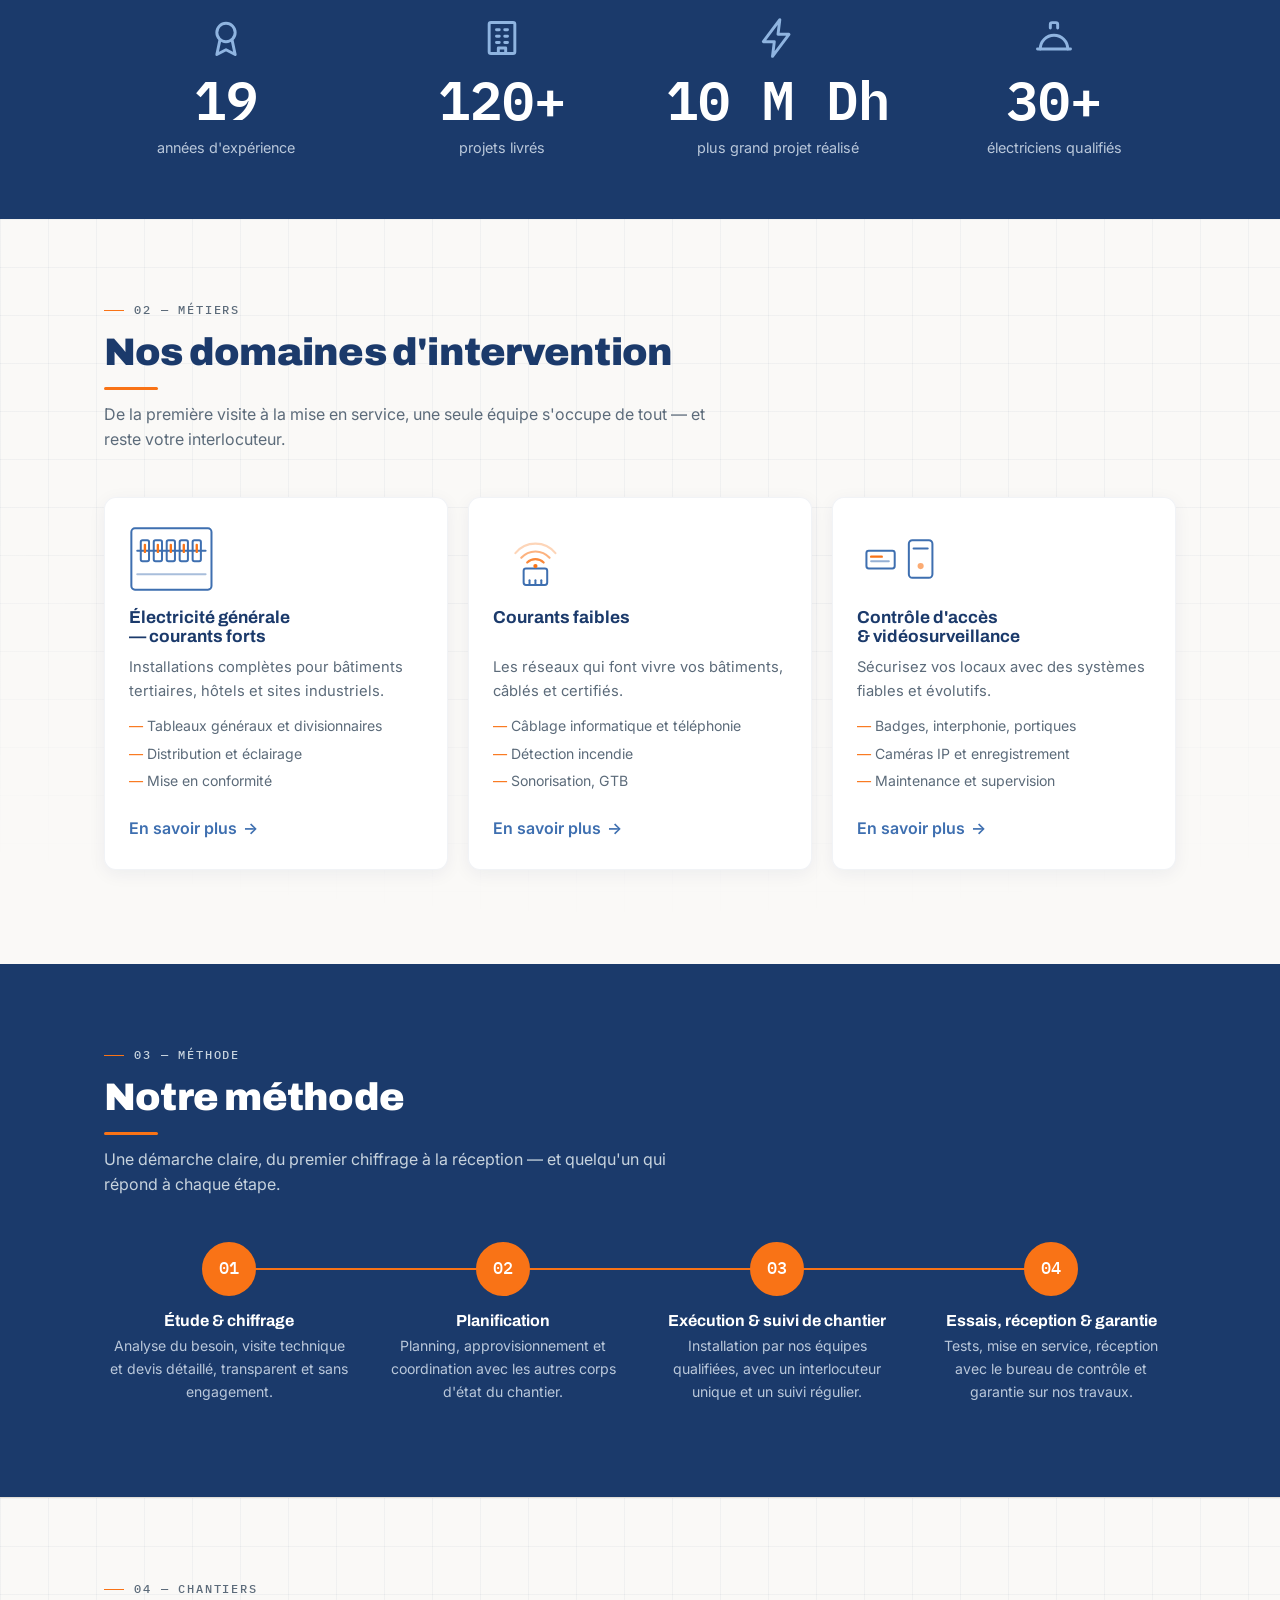
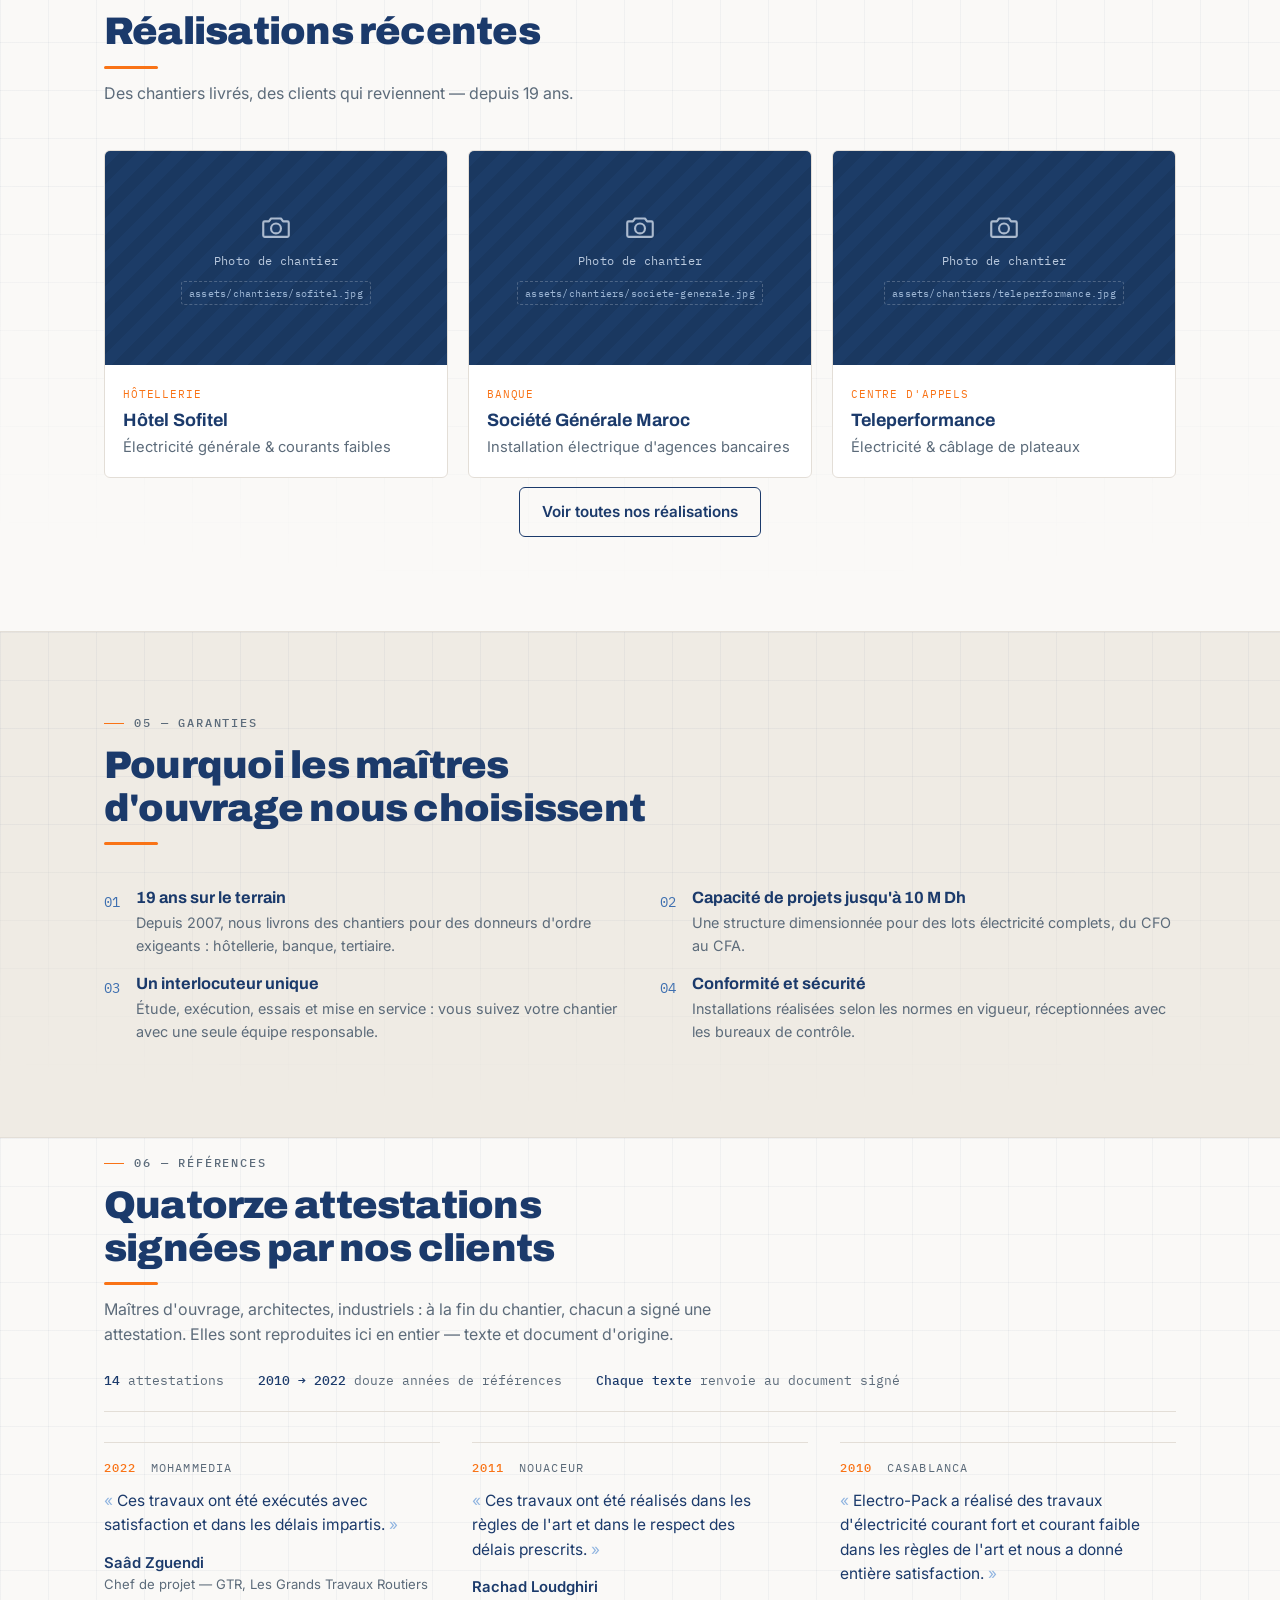
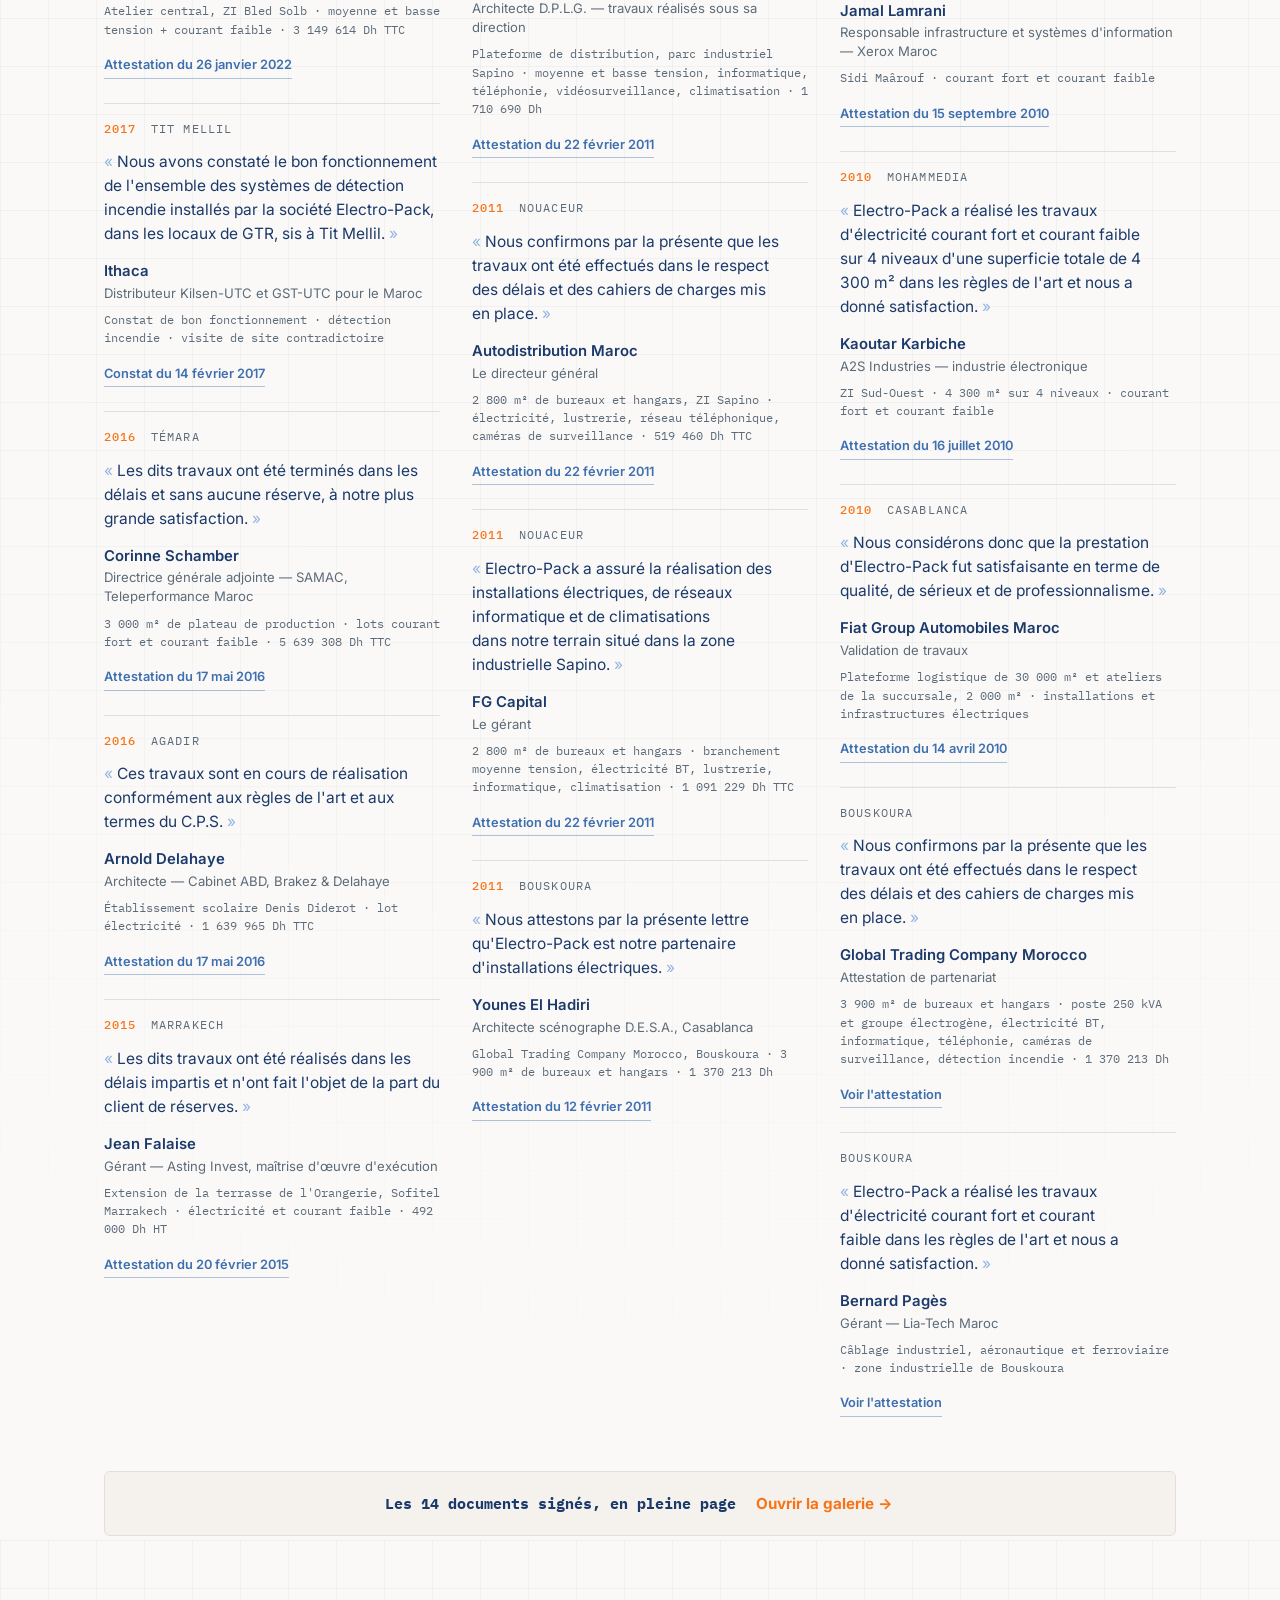
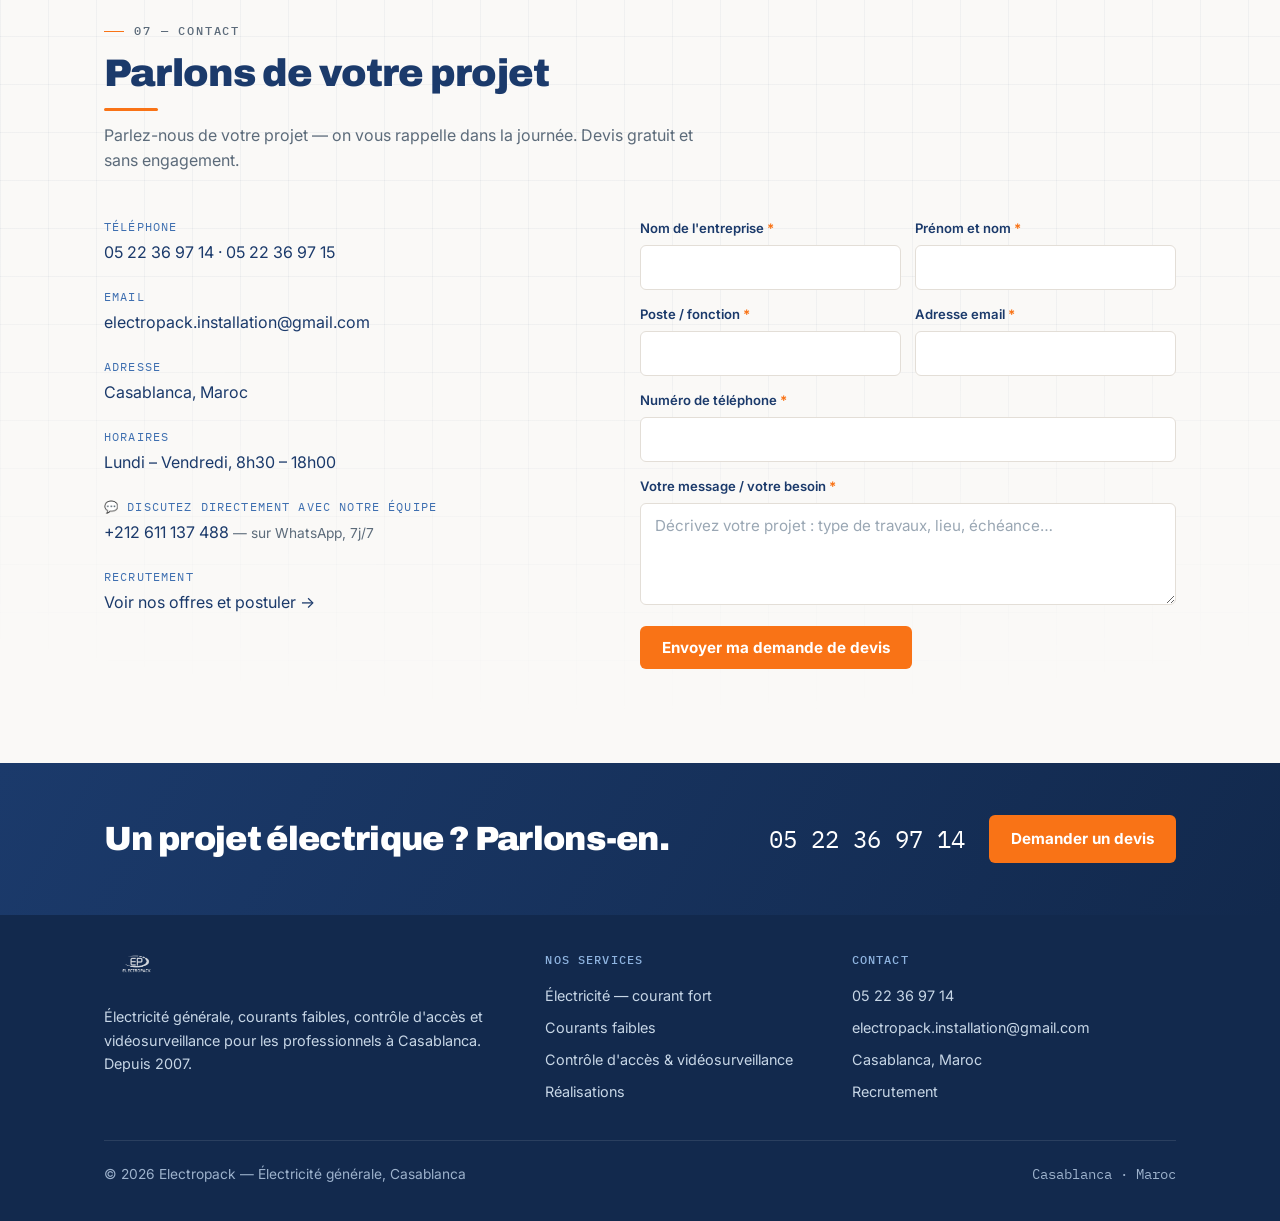
==== commit 259ef547: "Accueil : registre des 14 références, hiérarchie, allègement 3G Références (priorité 1) - Les 14 att" ====
--- a/index.html
+++ b/index.html
@@ -7,17 +7,29 @@
 <meta name="description" content="Entreprise d'électricité à Casablanca : courant fort, courants faibles, contrôle d'accès et vidéosurveillance pour bâtiments tertiaires. Devis gratuit.">
 <link rel="canonical" href="https://allouny98-cyber.github.io/">
 <link rel="preconnect" href="https://fonts.googleapis.com">
-<link href="https://fonts.googleapis.com/css2?family=Archivo:wght@500;700;900&family=Caveat:wght@600;700&family=Inter:wght@400;500;600&family=IBM+Plex+Mono:wght@400;500&display=swap" rel="stylesheet">
+<link rel="preconnect" href="https://fonts.gstatic.com" crossorigin>
+<link href="https://fonts.googleapis.com/css2?family=Archivo:wght@500;700;900&family=Caveat:wght@700&family=Inter:wght@400;500;600;700&family=IBM+Plex+Mono:wght@400;500&display=swap" rel="stylesheet">
+<link rel="preload" as="image" href="assets/hero/hero-1.jpg" fetchpriority="high">
 <link rel="icon" href="assets/favicon.ico" sizes="any">
 <link rel="icon" type="image/png" sizes="32x32" href="assets/favicon-32.png">
 <link rel="icon" type="image/png" sizes="192x192" href="assets/favicon-192.png">
 <link rel="icon" type="image/png" sizes="512x512" href="assets/favicon-512.png">
 <link rel="apple-touch-icon" href="assets/apple-touch-icon.png">
 <meta name="theme-color" content="#1B3A6B">
+<meta property="og:type" content="website">
+<meta property="og:locale" content="fr_MA">
+<meta property="og:site_name" content="Electropack">
+<meta property="og:title" content="Electropack — électricité, courants faibles et sécurité à Casablanca">
+<meta property="og:description" content="Entreprise d'électricité à Casablanca depuis 2007 : courant fort, courants faibles, contrôle d'accès et vidéosurveillance pour bâtiments tertiaires.">
+<meta property="og:url" content="https://allouny98-cyber.github.io/">
+<meta property="og:image" content="https://allouny98-cyber.github.io/assets/hero/hero-1.jpg">
+<meta name="twitter:card" content="summary_large_image">
 <link rel="stylesheet" href="assets/style.css">
 <script>document.documentElement.className += ' js';</script>
 </head>
 <body>
+
+<a class="skip-link" href="#contenu">Aller au contenu</a>
 
 <header id="top">
   <div class="container nav">
@@ -38,12 +50,12 @@
   </div>
 </header>
 
-<main>
+<main id="contenu">
 <!-- HERO — photo de chantier + voile marine (statique, une seule image) -->
 <section class="hero hero-photo" aria-label="Electropack — installations électriques à Casablanca">
-  <!-- Emplacement photo d'accueil : remplacer assets/hero/hero-1.jpg par le visuel définitif -->
+  <!-- Photo d'accueil : remplacer le fichier assets/hero/hero-1.jpg (1600x900, JPEG <= 180 Ko).
+       Aucune autre modification n'est necessaire. Voir assets/chantiers/README.md. -->
   <div class="hero-bg" style="background-image:url('assets/hero/hero-1.jpg')"></div>
-  <span class="ph-tag">Photo de chantier — visuel provisoire</span>
   <div class="container">
     <p class="eyebrow">Casablanca · Depuis 2007</p>
     <h1>L'électricité qui fait tourner vos bâtiments.</h1>
@@ -77,7 +89,8 @@
   <div class="container about-grid">
     <div class="about-text reveal">
       <div class="sec-head">
-        <h2>Une entreprise familiale, depuis 2007</h2>
+        <p class="kicker">01 — L'entreprise</p>
+      <h2>Une entreprise familiale, depuis 2007</h2>
       </div>
       <p class="about-lede">Electropack a été fondée en 2007 à Casablanca par Jacqui Alloun, avec une conviction simple : une installation électrique se juge sur la durée. <span class="js-years" data-since="2007">19</span> ans plus tard, ce sont les mêmes exigences qui guident nos équipes sur chaque chantier — et les mêmes clients qui nous renouvellent leur confiance, année après année.</p>
       <div class="signature">
@@ -100,11 +113,14 @@
       </ul>
     </div>
     <div class="about-portrait reveal">
-      <!-- Emplacement photo du fondateur : déposer assets/team/fondateur.jpg -->
+      <!-- Portrait du fondateur : deposer le fichier assets/chantiers/fondateur.jpg
+           (portrait 4:5, 800x1000, JPEG <= 120 Ko) puis remplacer ce bloc par
+           <img src="assets/chantiers/fondateur.jpg" alt="Jacqui Alloun, fondateur d Electropack"> -->
       <div class="founder-ph">
         <svg viewBox="0 0 24 24" fill="none" stroke="currentColor" stroke-width="1.5" stroke-linecap="round" stroke-linejoin="round" aria-hidden="true"><circle cx="12" cy="8.5" r="4"/><path d="M4.5 20a7.5 7.5 0 0 1 15 0"/></svg>
         <span class="fph-label">Photo du fondateur</span>
-        <span class="fph-sub">Jacqui Alloun — portrait à fournir</span>
+        <span class="fph-sub">Jacqui Alloun, fondateur</span>
+        <span class="fph-file">assets/chantiers/fondateur.jpg</span>
       </div>
     </div>
   </div>
@@ -140,6 +156,7 @@
 <section id="services" class="tech-grid">
   <div class="container">
     <div class="sec-head reveal">
+      <p class="kicker">02 — Métiers</p>
       <h2>Nos domaines d'intervention</h2>
       <p>De la première visite à la mise en service, une seule équipe s'occupe de tout — et reste votre interlocuteur.</p>
     </div>
@@ -185,6 +202,7 @@
 <section id="methode" class="methode">
   <div class="container">
     <div class="sec-head reveal">
+      <p class="kicker">03 — Méthode</p>
       <h2>Notre méthode</h2>
       <p>Une démarche claire, du premier chiffrage à la réception — et quelqu'un qui répond à chaque étape.</p>
     </div>
@@ -201,20 +219,21 @@
 <section id="projets" class="projects tech-grid">
   <div class="container">
     <div class="sec-head reveal">
+      <p class="kicker">04 — Chantiers</p>
       <h2>Réalisations récentes</h2>
       <p>Des chantiers livrés, des clients qui reviennent — depuis <span class="js-years" data-since="2007">19</span> ans.</p>
     </div>
     <div class="rgrid reveal stagger">
       <a class="rcard" href="realisations/hotel-sofitel/">
-        <div class="rmedia"><svg viewBox="0 0 24 24" fill="none" stroke="currentColor" stroke-width="1.5" stroke-linecap="round" stroke-linejoin="round" aria-hidden="true"><path d="M4 8h3l1.5-2h7L17 8h3a1 1 0 0 1 1 1v9a1 1 0 0 1-1 1H4a1 1 0 0 1-1-1V9a1 1 0 0 1 1-1z"/><circle cx="12" cy="13" r="3.5"/></svg><span class="rmedia-label">Photo de chantier — à fournir</span></div>
+        <div class="rmedia"><svg viewBox="0 0 24 24" fill="none" stroke="currentColor" stroke-width="1.5" stroke-linecap="round" stroke-linejoin="round" aria-hidden="true"><path d="M4 8h3l1.5-2h7L17 8h3a1 1 0 0 1 1 1v9a1 1 0 0 1-1 1H4a1 1 0 0 1-1-1V9a1 1 0 0 1 1-1z"/><circle cx="12" cy="13" r="3.5"/></svg><span class="rmedia-label">Photo de chantier</span><span class="rmedia-file">assets/chantiers/sofitel.jpg</span></div>
         <div class="rbody"><span class="rbadge">Hôtellerie</span><h3>Hôtel Sofitel</h3><p>Électricité générale &amp; courants faibles</p></div>
       </a>
       <a class="rcard" href="realisations/societe-generale-maroc/">
-        <div class="rmedia"><svg viewBox="0 0 24 24" fill="none" stroke="currentColor" stroke-width="1.5" stroke-linecap="round" stroke-linejoin="round" aria-hidden="true"><path d="M4 8h3l1.5-2h7L17 8h3a1 1 0 0 1 1 1v9a1 1 0 0 1-1 1H4a1 1 0 0 1-1-1V9a1 1 0 0 1 1-1z"/><circle cx="12" cy="13" r="3.5"/></svg><span class="rmedia-label">Photo de chantier — à fournir</span></div>
+        <div class="rmedia"><svg viewBox="0 0 24 24" fill="none" stroke="currentColor" stroke-width="1.5" stroke-linecap="round" stroke-linejoin="round" aria-hidden="true"><path d="M4 8h3l1.5-2h7L17 8h3a1 1 0 0 1 1 1v9a1 1 0 0 1-1 1H4a1 1 0 0 1-1-1V9a1 1 0 0 1 1-1z"/><circle cx="12" cy="13" r="3.5"/></svg><span class="rmedia-label">Photo de chantier</span><span class="rmedia-file">assets/chantiers/societe-generale.jpg</span></div>
         <div class="rbody"><span class="rbadge">Banque</span><h3>Société Générale Maroc</h3><p>Installation électrique d'agences bancaires</p></div>
       </a>
       <a class="rcard" href="realisations/teleperformance/">
-        <div class="rmedia"><svg viewBox="0 0 24 24" fill="none" stroke="currentColor" stroke-width="1.5" stroke-linecap="round" stroke-linejoin="round" aria-hidden="true"><path d="M4 8h3l1.5-2h7L17 8h3a1 1 0 0 1 1 1v9a1 1 0 0 1-1 1H4a1 1 0 0 1-1-1V9a1 1 0 0 1 1-1z"/><circle cx="12" cy="13" r="3.5"/></svg><span class="rmedia-label">Photo de chantier — à fournir</span></div>
+        <div class="rmedia"><svg viewBox="0 0 24 24" fill="none" stroke="currentColor" stroke-width="1.5" stroke-linecap="round" stroke-linejoin="round" aria-hidden="true"><path d="M4 8h3l1.5-2h7L17 8h3a1 1 0 0 1 1 1v9a1 1 0 0 1-1 1H4a1 1 0 0 1-1-1V9a1 1 0 0 1 1-1z"/><circle cx="12" cy="13" r="3.5"/></svg><span class="rmedia-label">Photo de chantier</span><span class="rmedia-file">assets/chantiers/teleperformance.jpg</span></div>
         <div class="rbody"><span class="rbadge">Centre d'appels</span><h3>Teleperformance</h3><p>Électricité &amp; câblage de plateaux</p></div>
       </a>
     </div>
@@ -226,6 +245,7 @@
 <section id="pourquoi" class="alt-grey tech-grid">
   <div class="container">
     <div class="sec-head reveal">
+      <p class="kicker">05 — Garanties</p>
       <h2>Pourquoi les maîtres d'ouvrage nous choisissent</h2>
     </div>
     <div class="why-grid reveal stagger">
@@ -237,85 +257,141 @@
   </div>
 </section>
 
-<!-- ILS TÉMOIGNENT -->
-<section id="temoignages" class="tst-band-wrap alt-grey tech-grid">
+<!-- RÉFÉRENCES — les 14 attestations, visibles sans interaction -->
+<section id="temoignages" class="refs tech-grid">
   <div class="container">
     <div class="sec-head reveal">
-      <h2>Ils témoignent</h2>
-      <p>Maîtres d'ouvrage, architectes et entreprises accompagnés depuis 2007. Chaque témoignage renvoie à l'attestation signée.</p>
-    </div>
-    <div class="tst-wall reveal stagger">
-        <figure class="tcard">
-          <blockquote>La société Electropack a réalisé les travaux d'électricité courant fort et courant faible dans les règles de l'art et nous a donné satisfaction.</blockquote>
-          <figcaption class="tmeta">
-            <span class="tname">Kaoutar Karbiche</span>
-            <span class="tco">A2S Industries</span>
-            <a class="tlink" href="assets/attestations/a2s-industries.jpg" target="_blank" rel="noopener">Voir l'attestation →</a>
-          </figcaption>
-        </figure>
-        <figure class="tcard">
-          <blockquote>Electropack a réalisé des travaux d'électricité courant fort et courant faible dans les règles de l'art et nous a donné entière satisfaction.</blockquote>
-          <figcaption class="tmeta">
-            <span class="tname">Jamal Lamrani</span>
-            <span class="tco">Xerox</span>
-            <a class="tlink" href="assets/attestations/xerox.jpg" target="_blank" rel="noopener">Voir l'attestation →</a>
-          </figcaption>
-        </figure>
-        <figure class="tcard">
-          <blockquote>Nous avons constaté le bon fonctionnement de l'ensemble des systèmes de détection incendie installés par la société Electro-Pack, dans les locaux de GTR à Tit Mellil.</blockquote>
-          <figcaption class="tmeta">
-            <span class="tname">Ithaca</span>
-            <span class="tco">Détection incendie · GTR Tit Mellil</span>
-            <a class="tlink" href="assets/attestations/ithaca.jpg" target="_blank" rel="noopener">Voir l'attestation →</a>
-          </figcaption>
-        </figure>
-        <figure class="tcard">
-          <blockquote>Les dits travaux ont été terminés dans les délais et sans aucune réserve, à notre plus grande satisfaction.</blockquote>
-          <figcaption class="tmeta">
-            <span class="tname">Corinne Schamber</span>
-            <span class="tco">Teleperformance</span>
-            <a class="tlink" href="assets/attestations/teleperformance.jpg" target="_blank" rel="noopener">Voir l'attestation →</a>
-          </figcaption>
-        </figure>
-        <figure class="tcard">
-          <blockquote>Ces travaux ont été exécutés avec satisfaction et dans les délais impartis.</blockquote>
-          <figcaption class="tmeta">
-            <span class="tname">Sâad Zguendi</span>
-            <span class="tco">GTR</span>
-            <a class="tlink" href="assets/attestations/gtr.jpg" target="_blank" rel="noopener">Voir l'attestation →</a>
-          </figcaption>
-        </figure>
-        <figure class="tcard">
-          <blockquote>Electropack a réalisé des travaux d'électricité courant fort et courant faible dans les règles de l'art et nous a donné satisfaction.</blockquote>
-          <figcaption class="tmeta">
-            <span class="tname">Bernard Pages</span>
-            <span class="tco">Lia Tech Maroc</span>
-            <a class="tlink" href="assets/attestations/liatech.jpg" target="_blank" rel="noopener">Voir l'attestation →</a>
-          </figcaption>
-        </figure>
-    </div>
-    <div class="att reveal">
-      <p class="att-strip">
-        <span class="att-count">14 attestations de référence vérifiables</span>
-        <button class="att-open btn btn-ghost" type="button">Toutes les consulter →</button>
-      </p>
-      <div class="doc-data" hidden aria-hidden="true">
-        <button class="doc-btn" type="button" data-full="assets/attestations/gtr.jpg" data-label="GTR"></button>
-        <button class="doc-btn" type="button" data-full="assets/attestations/teleperformance.jpg" data-label="Teleperformance"></button>
-        <button class="doc-btn" type="button" data-full="assets/attestations/a2s-industries.jpg" data-label="A2S Industries"></button>
-        <button class="doc-btn" type="button" data-full="assets/attestations/asting-invest.jpg" data-label="Asting Invest"></button>
-        <button class="doc-btn" type="button" data-full="assets/attestations/liatech.jpg" data-label="Lia Tech Maroc"></button>
-        <button class="doc-btn" type="button" data-full="assets/attestations/xerox.jpg" data-label="Xerox"></button>
-        <button class="doc-btn" type="button" data-full="assets/attestations/fiat.jpg" data-label="Fiat"></button>
-        <button class="doc-btn" type="button" data-full="assets/attestations/auto-distribution.jpg" data-label="Auto Distribution"></button>
-        <button class="doc-btn" type="button" data-full="assets/attestations/gtc.jpg" data-label="GTC"></button>
-        <button class="doc-btn" type="button" data-full="assets/attestations/ithaca.jpg" data-label="Ithaca"></button>
-        <button class="doc-btn" type="button" data-full="assets/attestations/archi.jpg" data-label="Younes El Hadiri"></button>
-        <button class="doc-btn" type="button" data-full="assets/attestations/fgc.jpg" data-label="FG Capital"></button>
-        <button class="doc-btn" type="button" data-full="assets/attestations/ad.jpg" data-label="Loudghiri Rachad"></button>
-        <button class="doc-btn" type="button" data-full="assets/attestations/adb.jpg" data-label="Cabinet ABD"></button>
-      </div>
-    </div>
+      <p class="kicker">06 — Références</p>
+      <h2>Quatorze attestations signées par nos clients</h2>
+      <p>Maîtres d'ouvrage, architectes, industriels : à la fin du chantier, chacun a signé une attestation. Elles sont reproduites ici en entier — texte et document d'origine.</p>
+    </div>
+
+    <p class="refs-meta reveal">
+      <span><strong>14</strong> attestations</span>
+      <span><strong>2010 → 2022</strong> douze années de références</span>
+      <span><strong>Chaque texte</strong> renvoie au document signé</span>
+    </p>
+
+    <div class="refs-wall reveal">
+
+      <article class="ref">
+        <p class="ref-head"><span class="ref-year">2022</span> <span class="ref-place">Mohammedia</span></p>
+        <blockquote>Ces travaux ont été exécutés avec satisfaction et dans les délais impartis.</blockquote>
+        <p class="ref-who"><span class="ref-name">Saâd Zguendi</span><span class="ref-role">Chef de projet — GTR, Les Grands Travaux Routiers</span></p>
+        <p class="ref-scope">Atelier central, ZI Bled Solb · moyenne et basse tension + courant faible · 3 149 614 Dh TTC</p>
+        <a class="tlink" href="assets/attestations/gtr.jpg" data-full="assets/attestations/gtr.jpg" data-label="GTR — janvier 2022" target="_blank" rel="noopener">Attestation du 26 janvier 2022</a>
+      </article>
+
+      <article class="ref">
+        <p class="ref-head"><span class="ref-year">2017</span> <span class="ref-place">Tit Mellil</span></p>
+        <blockquote>Nous avons constaté le bon fonctionnement de l'ensemble des systèmes de détection incendie installés par la société Electro-Pack, dans les locaux de GTR, sis à Tit Mellil.</blockquote>
+        <p class="ref-who"><span class="ref-name">Ithaca</span><span class="ref-role">Distributeur Kilsen-UTC et GST-UTC pour le Maroc</span></p>
+        <p class="ref-scope">Constat de bon fonctionnement · détection incendie · visite de site contradictoire</p>
+        <a class="tlink" href="assets/attestations/ithaca.jpg" data-full="assets/attestations/ithaca.jpg" data-label="Ithaca — février 2017" target="_blank" rel="noopener">Constat du 14 février 2017</a>
+      </article>
+
+      <article class="ref">
+        <p class="ref-head"><span class="ref-year">2016</span> <span class="ref-place">Témara</span></p>
+        <blockquote>Les dits travaux ont été terminés dans les délais et sans aucune réserve, à notre plus grande satisfaction.</blockquote>
+        <p class="ref-who"><span class="ref-name">Corinne Schamber</span><span class="ref-role">Directrice générale adjointe — SAMAC, Teleperformance Maroc</span></p>
+        <p class="ref-scope">3 000 m² de plateau de production · lots courant fort et courant faible · 5 639 308 Dh TTC</p>
+        <a class="tlink" href="assets/attestations/teleperformance.jpg" data-full="assets/attestations/teleperformance.jpg" data-label="Teleperformance — mai 2016" target="_blank" rel="noopener">Attestation du 17 mai 2016</a>
+      </article>
+
+      <article class="ref">
+        <p class="ref-head"><span class="ref-year">2016</span> <span class="ref-place">Agadir</span></p>
+        <blockquote>Ces travaux sont en cours de réalisation conformément aux règles de l'art et aux termes du C.P.S.</blockquote>
+        <p class="ref-who"><span class="ref-name">Arnold Delahaye</span><span class="ref-role">Architecte — Cabinet ABD, Brakez &amp; Delahaye</span></p>
+        <p class="ref-scope">Établissement scolaire Denis Diderot · lot électricité · 1 639 965 Dh TTC</p>
+        <a class="tlink" href="assets/attestations/adb.jpg" data-full="assets/attestations/adb.jpg" data-label="Cabinet ABD — mai 2016" target="_blank" rel="noopener">Attestation du 17 mai 2016</a>
+      </article>
+
+      <article class="ref">
+        <p class="ref-head"><span class="ref-year">2015</span> <span class="ref-place">Marrakech</span></p>
+        <blockquote>Les dits travaux ont été réalisés dans les délais impartis et n'ont fait l'objet de la part du client de réserves.</blockquote>
+        <p class="ref-who"><span class="ref-name">Jean Falaise</span><span class="ref-role">Gérant — Asting Invest, maîtrise d'œuvre d'exécution</span></p>
+        <p class="ref-scope">Extension de la terrasse de l'Orangerie, Sofitel Marrakech · électricité et courant faible · 492 000 Dh HT</p>
+        <a class="tlink" href="assets/attestations/asting-invest.jpg" data-full="assets/attestations/asting-invest.jpg" data-label="Asting Invest — février 2015" target="_blank" rel="noopener">Attestation du 20 février 2015</a>
+      </article>
+
+      <article class="ref">
+        <p class="ref-head"><span class="ref-year">2011</span> <span class="ref-place">Nouaceur</span></p>
+        <blockquote>Ces travaux ont été réalisés dans les règles de l'art et dans le respect des délais prescrits.</blockquote>
+        <p class="ref-who"><span class="ref-name">Rachad Loudghiri</span><span class="ref-role">Architecte D.P.L.G. — travaux réalisés sous sa direction</span></p>
+        <p class="ref-scope">Plateforme de distribution, parc industriel Sapino · moyenne et basse tension, informatique, téléphonie, vidéosurveillance, climatisation · 1 710 690 Dh</p>
+        <a class="tlink" href="assets/attestations/ad.jpg" data-full="assets/attestations/ad.jpg" data-label="Rachad Loudghiri, architecte — février 2011" target="_blank" rel="noopener">Attestation du 22 février 2011</a>
+      </article>
+
+      <article class="ref">
+        <p class="ref-head"><span class="ref-year">2011</span> <span class="ref-place">Nouaceur</span></p>
+        <blockquote>Nous confirmons par la présente que les travaux ont été effectués dans le respect des délais et des cahiers de charges mis en place.</blockquote>
+        <p class="ref-who"><span class="ref-name">Autodistribution Maroc</span><span class="ref-role">Le directeur général</span></p>
+        <p class="ref-scope">2 800 m² de bureaux et hangars, ZI Sapino · électricité, lustrerie, réseau téléphonique, caméras de surveillance · 519 460 Dh TTC</p>
+        <a class="tlink" href="assets/attestations/auto-distribution.jpg" data-full="assets/attestations/auto-distribution.jpg" data-label="Autodistribution Maroc — février 2011" target="_blank" rel="noopener">Attestation du 22 février 2011</a>
+      </article>
+
+      <article class="ref">
+        <p class="ref-head"><span class="ref-year">2011</span> <span class="ref-place">Nouaceur</span></p>
+        <blockquote>Electro-Pack a assuré la réalisation des installations électriques, de réseaux informatique et de climatisations dans notre terrain situé dans la zone industrielle Sapino.</blockquote>
+        <p class="ref-who"><span class="ref-name">FG Capital</span><span class="ref-role">Le gérant</span></p>
+        <p class="ref-scope">2 800 m² de bureaux et hangars · branchement moyenne tension, électricité BT, lustrerie, informatique, climatisation · 1 091 229 Dh TTC</p>
+        <a class="tlink" href="assets/attestations/fgc.jpg" data-full="assets/attestations/fgc.jpg" data-label="FG Capital — février 2011" target="_blank" rel="noopener">Attestation du 22 février 2011</a>
+      </article>
+
+      <article class="ref">
+        <p class="ref-head"><span class="ref-year">2011</span> <span class="ref-place">Bouskoura</span></p>
+        <blockquote>Nous attestons par la présente lettre qu'Electro-Pack est notre partenaire d'installations électriques.</blockquote>
+        <p class="ref-who"><span class="ref-name">Younes El Hadiri</span><span class="ref-role">Architecte scénographe D.E.S.A., Casablanca</span></p>
+        <p class="ref-scope">Global Trading Company Morocco, Bouskoura · 3 900 m² de bureaux et hangars · 1 370 213 Dh</p>
+        <a class="tlink" href="assets/attestations/archi.jpg" data-full="assets/attestations/archi.jpg" data-label="Younes El Hadiri, architecte — février 2011" target="_blank" rel="noopener">Attestation du 12 février 2011</a>
+      </article>
+
+      <article class="ref">
+        <p class="ref-head"><span class="ref-year">2010</span> <span class="ref-place">Casablanca</span></p>
+        <blockquote>Electro-Pack a réalisé des travaux d'électricité courant fort et courant faible dans les règles de l'art et nous a donné entière satisfaction.</blockquote>
+        <p class="ref-who"><span class="ref-name">Jamal Lamrani</span><span class="ref-role">Responsable infrastructure et systèmes d'information — Xerox Maroc</span></p>
+        <p class="ref-scope">Sidi Maârouf · courant fort et courant faible</p>
+        <a class="tlink" href="assets/attestations/xerox.jpg" data-full="assets/attestations/xerox.jpg" data-label="Xerox Maroc — septembre 2010" target="_blank" rel="noopener">Attestation du 15 septembre 2010</a>
+      </article>
+
+      <article class="ref">
+        <p class="ref-head"><span class="ref-year">2010</span> <span class="ref-place">Mohammedia</span></p>
+        <blockquote>Electro-Pack a réalisé les travaux d'électricité courant fort et courant faible sur 4 niveaux d'une superficie totale de 4 300 m² dans les règles de l'art et nous a donné satisfaction.</blockquote>
+        <p class="ref-who"><span class="ref-name">Kaoutar Karbiche</span><span class="ref-role">A2S Industries — industrie électronique</span></p>
+        <p class="ref-scope">ZI Sud-Ouest · 4 300 m² sur 4 niveaux · courant fort et courant faible</p>
+        <a class="tlink" href="assets/attestations/a2s-industries.jpg" data-full="assets/attestations/a2s-industries.jpg" data-label="A2S Industries — juillet 2010" target="_blank" rel="noopener">Attestation du 16 juillet 2010</a>
+      </article>
+
+      <article class="ref">
+        <p class="ref-head"><span class="ref-year">2010</span> <span class="ref-place">Casablanca</span></p>
+        <blockquote>Nous considérons donc que la prestation d'Electro-Pack fut satisfaisante en terme de qualité, de sérieux et de professionnalisme.</blockquote>
+        <p class="ref-who"><span class="ref-name">Fiat Group Automobiles Maroc</span><span class="ref-role">Validation de travaux</span></p>
+        <p class="ref-scope">Plateforme logistique de 30 000 m² et ateliers de la succursale, 2 000 m² · installations et infrastructures électriques</p>
+        <a class="tlink" href="assets/attestations/fiat.jpg" data-full="assets/attestations/fiat.jpg" data-label="Fiat Group Automobiles Maroc — avril 2010" target="_blank" rel="noopener">Attestation du 14 avril 2010</a>
+      </article>
+
+      <article class="ref">
+        <p class="ref-head"><span class="ref-place">Bouskoura</span></p>
+        <blockquote>Nous confirmons par la présente que les travaux ont été effectués dans le respect des délais et des cahiers de charges mis en place.</blockquote>
+        <p class="ref-who"><span class="ref-name">Global Trading Company Morocco</span><span class="ref-role">Attestation de partenariat</span></p>
+        <p class="ref-scope">3 900 m² de bureaux et hangars · poste 250 kVA et groupe électrogène, électricité BT, informatique, téléphonie, caméras de surveillance, détection incendie · 1 370 213 Dh</p>
+        <a class="tlink" href="assets/attestations/gtc.jpg" data-full="assets/attestations/gtc.jpg" data-label="Global Trading Company Morocco" target="_blank" rel="noopener">Voir l'attestation</a>
+      </article>
+
+      <article class="ref">
+        <p class="ref-head"><span class="ref-place">Bouskoura</span></p>
+        <blockquote>Electro-Pack a réalisé les travaux d'électricité courant fort et courant faible dans les règles de l'art et nous a donné satisfaction.</blockquote>
+        <p class="ref-who"><span class="ref-name">Bernard Pagès</span><span class="ref-role">Gérant — Lia-Tech Maroc</span></p>
+        <p class="ref-scope">Câblage industriel, aéronautique et ferroviaire · zone industrielle de Bouskoura</p>
+        <a class="tlink" href="assets/attestations/liatech.jpg" data-full="assets/attestations/liatech.jpg" data-label="Lia-Tech Maroc" target="_blank" rel="noopener">Voir l'attestation</a>
+      </article>
+
+    </div>
+
+    <p class="att-strip reveal">
+      <span class="att-count">Les 14 documents signés, en pleine page</span>
+      <button class="att-open btn btn-ghost" type="button">Ouvrir la galerie →</button>
+    </p>
   </div>
 </section>
 
@@ -323,6 +399,7 @@
 <section id="contact" class="contact contact-light tech-grid">
   <div class="container">
     <div class="sec-head reveal">
+      <p class="kicker">07 — Contact</p>
       <h2>Parlons de votre projet</h2>
       <p>Parlez-nous de votre projet — on vous rappelle dans la journée. Devis gratuit et sans engagement.</p>
     </div>
@@ -377,7 +454,6 @@
 
 <!-- BANDEAU FINAL D'APPEL À L'ACTION -->
 <div class="cta-band">
-  <div class="sparks" aria-hidden="true"><i></i><i></i><i></i><i></i><i></i><i></i><i></i><i></i><i></i><i></i></div>
   <div class="container wrap">
     <h2>Un projet électrique ? Parlons-en.</h2>
     <div class="cta-actions">
@@ -481,13 +557,15 @@
 }
 // Années dérivées de l'année de fondation (auto, à jour chaque année)
 document.querySelectorAll('.js-years[data-since]').forEach(el=>{ el.textContent = new Date().getFullYear() - (+el.dataset.since); });
+// Le chiffre final est affiché dès le départ : si le JS ou l'observateur ne
+// s'exécute pas (connexion coupée, navigateur ancien), on lit la vraie valeur.
 document.querySelectorAll('.num[data-count]').forEach(el=>{
   if(el.dataset.since){ el.dataset.count = String(new Date().getFullYear() - (+el.dataset.since)); }
-  const reels=buildOdometer(el);
-  if(prefersReduced){ reels.forEach(r=>{ r.col.style.transform='translateY(-'+r.steps+'em)'; }); return; }
+  el.textContent = (el.dataset.prefix||'') + String(+el.dataset.count) + (el.dataset.suffix||'');
+  if(prefersReduced || !('IntersectionObserver' in window)) return;
   let done=false;
   const ob=new IntersectionObserver(entries=>{
-    entries.forEach(e=>{ if(e.isIntersecting && !done){ done=true; rollOdometer(el,reels); ob.unobserve(el); } });
+    entries.forEach(e=>{ if(e.isIntersecting && !done){ done=true; rollOdometer(el,buildOdometer(el)); ob.unobserve(el); } });
   },{threshold:.6});
   ob.observe(el);
 });
--- a/assets/style.css
+++ b/assets/style.css
@@ -58,12 +58,7 @@
 .stat{text-align:center}
 .stat-ico{width:44px;height:44px;margin:0 auto 12px;color:var(--steel-light)}
 .stat-ico svg{width:100%;height:100%;display:block;overflow:visible}
-html.js .stat-ico{animation:ic-breathe 4.2s ease-in-out infinite}
-.stat:nth-child(2) .stat-ico{animation-delay:.4s}
-.stat:nth-child(3) .stat-ico{animation:ic-flick 3.6s ease-in-out infinite}
-.stat:nth-child(4) .stat-ico{animation-delay:.8s}
-@keyframes ic-breathe{0%,100%{opacity:.82;transform:translateY(0)}50%{opacity:1;transform:translateY(-3px)}}
-@keyframes ic-flick{0%,100%{opacity:1}46%{opacity:.5}50%{opacity:1}}
+
 .stat .num{font-family:'IBM Plex Mono';font-size:clamp(2.6rem,4.5vw,3.4rem);font-weight:600;color:#fff;line-height:1}
 .stat .lbl{font-size:.9rem;color:#B9C7DA;margin-top:8px}
 /* Mécanique de l'odomètre : chaque chiffre est une bobine 0-9 qui roule */
@@ -94,25 +89,19 @@
 .si-accent-f{fill:#F97316}
 /* Carte 1 — disjoncteurs qui s'enclenchent */
 .si-brk{transform-box:fill-box;transform-origin:center}
-html.js .si-brk{animation:si-brk 3.4s ease-in-out infinite}
-.si-brk.b2{animation-delay:.3s}.si-brk.b3{animation-delay:.6s}.si-brk.b4{animation-delay:.9s}.si-brk.b5{animation-delay:1.2s}
-@keyframes si-brk{0%,44%,100%{transform:translateY(3px)}54%,94%{transform:translateY(-2px)}}
-html.js .svc:hover .si-brk{animation-duration:.9s}
+
 /* Carte 2 — ondes qui émanent */
-.si-wave{fill:none;stroke:#F97316;stroke-width:1.8;stroke-linecap:round;opacity:0;transform-box:fill-box;transform-origin:center bottom}
-html.js .si-wave{animation:si-wave 2.6s ease-out infinite}
-.si-wave.w2{animation-delay:.5s}.si-wave.w3{animation-delay:1s}
-@keyframes si-wave{0%{opacity:0;transform:translateY(4px) scale(.9)}30%{opacity:.9}100%{opacity:0;transform:translateY(-2px) scale(1.06)}}
-html.js .svc:hover .si-wave{animation-duration:1.4s}
+.si-wave{fill:none;stroke:#F97316;stroke-width:1.8;stroke-linecap:round;opacity:.85;transform-box:fill-box;transform-origin:center bottom;transition:opacity .3s ease}
+.si-wave.w2{opacity:.55}.si-wave.w3{opacity:.3}
+.svc:hover .si-wave{opacity:1}
+
 /* Carte 3 — badge + lecteur, LED verte */
 .si-led2{fill:#F97316;opacity:.6;transform-box:fill-box;transform-origin:center}
-html.js .si-led2{animation:si-led2 2.8s ease-in-out infinite}
-@keyframes si-led2{0%,100%{opacity:.5}50%{opacity:1}}
+
 .si-badge2{transform-box:fill-box;transform-origin:center}
-html.js .si-badge2{animation:si-badge2 3.2s ease-in-out infinite}
-@keyframes si-badge2{0%,100%{transform:translateX(0)}45%,60%{transform:translateX(10px)}}
+
 .svc:hover .si-led2{fill:#34D399;opacity:1;animation:none}
-html.js .svc:hover .si-badge2{transform:translateX(14px);animation:none;transition:transform .4s}
+html.enh .svc:hover .si-badge2{transform:translateX(14px);animation:none;transition:transform .4s}
 
 .svc .ico{width:44px;height:44px;border-radius:8px;background:var(--ink);color:var(--steel-light);display:flex;align-items:center;justify-content:center;font-size:1.2rem;margin-bottom:18px}
 .svc h3{font-size:1.08rem;margin-bottom:10px}
@@ -123,11 +112,6 @@
 
 /* Projets */
 .projects{background:var(--paper);border-top:1px solid var(--line);border-bottom:1px solid var(--line)}
-.proj-grid{display:grid;grid-template-columns:repeat(3,1fr);gap:20px}
-.proj{border:1px solid var(--line);border-radius:10px;overflow:hidden;background:var(--paper)}
-.proj .body{padding:20px}
-.proj h3{font-size:1rem;margin-bottom:6px}
-.proj p{font-size:.88rem;color:var(--grey)}
 
 /* Pourquoi nous */
 .why-grid{display:grid;grid-template-columns:repeat(2,1fr);gap:18px 40px}
@@ -229,50 +213,37 @@
    ============================================================ */
 
 /* --- 1. Révélations au scroll (actives seulement si JS présent) --- */
-html.js .reveal{opacity:0;transform:translateY(20px);will-change:opacity,transform}
-html.js .reveal.in{opacity:1;transform:none;transition:opacity .6s cubic-bezier(.22,.61,.36,1),transform .6s cubic-bezier(.22,.61,.36,1)}
-html.js .reveal.stagger>*{opacity:0;transform:translateY(18px)}
-html.js .reveal.stagger.in>*{opacity:1;transform:none;transition:opacity .55s ease,transform .55s ease}
-html.js .reveal.stagger.in>*:nth-child(2){transition-delay:.09s}
-html.js .reveal.stagger.in>*:nth-child(3){transition-delay:.18s}
-html.js .reveal.stagger.in>*:nth-child(4){transition-delay:.27s}
+/* Gardé sur .enh (posé par enhance.js) et non sur .js : si le script ne se
+   charge pas — coupure 3G, cache vide —, le contenu reste visible au lieu
+   d'être masqué en attendant une animation qui ne viendra jamais. */
+html.enh .reveal{opacity:0;transform:translateY(20px);will-change:opacity,transform}
+html.enh .reveal.in{opacity:1;transform:none;transition:opacity .6s cubic-bezier(.22,.61,.36,1),transform .6s cubic-bezier(.22,.61,.36,1)}
+html.enh .reveal.stagger>*{opacity:0;transform:translateY(18px)}
+html.enh .reveal.stagger.in>*{opacity:1;transform:none;transition:opacity .55s ease,transform .55s ease}
+html.enh .reveal.stagger.in>*:nth-child(2){transition-delay:.09s}
+html.enh .reveal.stagger.in>*:nth-child(3){transition-delay:.18s}
+html.enh .reveal.stagger.in>*:nth-child(4){transition-delay:.27s}
 
 /* Trait orange qui s'étire sous les titres de section */
 .sec-head h2{position:relative;padding-bottom:16px}
 .sec-head h2::after{content:"";position:absolute;left:0;bottom:0;height:3px;width:54px;background:var(--cta);border-radius:2px;transform:scaleX(1);transform-origin:left}
-html.js .sec-head.reveal h2::after{transform:scaleX(0)}
-html.js .sec-head.reveal.in h2::after{transform:scaleX(1);transition:transform .6s ease .2s}
+html.enh .sec-head.reveal h2::after{transform:scaleX(0)}
+html.enh .sec-head.reveal.in h2::after{transform:scaleX(1);transition:transform .6s ease .2s}
 
 /* --- 2. Hero premium (accueil uniquement) --- */
-.hero-home{background:var(--ink-deep);color:#fff}
-.hero-home .container{position:relative;z-index:1}
-.hero-home .eyebrow{color:var(--steel-light)}
-.hero-home h1{color:#fff}
-.hero-home p.lede{color:#C7D3DE}
 
 /* Titre mot par mot */
-html.js .hero-home h1 .word{display:inline-block;opacity:0;transform:translateY(14px)}
-html.js .hero-home h1.animate .word{opacity:1;transform:none;transition:opacity .5s ease,transform .5s ease}
 
 /* Rotation de mots-clés */
-.rotator{color:var(--cta);display:inline-block}
-.rotator .rot-word{display:inline-block;transition:opacity .3s ease,transform .3s ease}
-.rotator .rot-word.out{opacity:0;transform:translateY(-8px)}
 
 /* --- 3. Bandeau clients défilant --- */
-.marquee{position:relative;overflow:hidden;-webkit-mask-image:linear-gradient(90deg,transparent,#000 8%,#000 92%,transparent);mask-image:linear-gradient(90deg,transparent,#000 8%,#000 92%,transparent)}
-.marquee-track{display:flex;gap:56px;width:max-content;animation:marquee 30s linear infinite}
-.marquee:hover .marquee-track{animation-play-state:paused}
-.marquee-track span{font-family:'Archivo';font-weight:700;font-size:1.05rem;color:#8FA3B8;white-space:nowrap;letter-spacing:.02em}
-@keyframes marquee{to{transform:translateX(-50%)}}
 
 /* --- 4. Micro-interactions --- */
 .svc{transition:border-color .2s ease,transform .2s ease,box-shadow .2s ease}
 .svc:hover{border-color:var(--steel);transform:translateY(-4px);box-shadow:0 14px 30px rgba(27,58,107,.14)}
 .svc .ico{transition:background .2s ease,color .2s ease}
 .svc:hover .ico{background:var(--cta);color:#fff}
-.proj{transition:transform .2s ease,box-shadow .2s ease}
-.proj:hover{transform:translateY(-4px);box-shadow:0 14px 30px rgba(27,58,107,.14)}
+
 /* Brillance qui traverse les boutons orange */
 .btn-cta{position:relative;overflow:hidden}
 .btn-cta::after{content:"";position:absolute;top:0;left:-130%;width:55%;height:100%;background:linear-gradient(120deg,transparent,rgba(255,255,255,.35),transparent);transform:skewX(-20deg);pointer-events:none}
@@ -340,35 +311,8 @@
 /* ============================================================
    TÉMOIGNAGES (carrousel plein cadre) + ATTESTATIONS (galerie + lightbox)
    ============================================================ */
-.tst{background:var(--paper);padding:0 0 84px}
 
 /* Bande marine : un seul témoignage à la fois, en grand */
-.tst-band{background:radial-gradient(120% 130% at 50% 0%,#274674 0%,var(--ink) 55%,var(--ink-deep) 100%);color:#fff;padding:78px 0;margin-bottom:66px}
-.tst-band .sec-head{max-width:none;text-align:center;margin:0 auto 8px}
-.tst-band .sec-head h2{color:#fff}
-.tst-band .sec-head h2::after{left:50%;transform:translateX(-50%) scaleX(1);transform-origin:center}
-html.js .tst-band .sec-head.reveal h2::after{transform:translateX(-50%) scaleX(0)}
-html.js .tst-band .sec-head.reveal.in h2::after{transform:translateX(-50%) scaleX(1);transition:transform .6s ease .2s}
-.tst-band .sec-head p{color:#B9C7DA}
-
-.tst-carousel{position:relative;max-width:860px;margin:34px auto 0}
-.tst-stage{display:grid}
-.tslide{grid-area:1/1;opacity:0;visibility:hidden;transition:opacity .6s ease;text-align:center;padding:0 8px}
-.tslide.is-active{opacity:1;visibility:visible}
-.tslide blockquote{font-family:'Archivo';font-weight:700;font-size:clamp(1.3rem,2.7vw,1.8rem);line-height:1.5;letter-spacing:-.01em;color:#fff}
-.tslide figcaption{margin-top:28px}
-.tst-sep{width:42px;height:3px;background:var(--cta);border-radius:2px;margin:0 auto 16px}
-.tst-name{display:block;font-family:'Archivo';font-weight:900;font-size:1.02rem;color:#fff}
-.tslide .tst-co{display:block;font-family:'IBM Plex Mono';font-size:.82rem;color:var(--steel-light);margin-top:3px}
-.tst-att-link{display:inline-block;margin-top:16px;font-size:.82rem;font-weight:600;color:var(--cta);text-decoration:none}
-.tst-att-link:hover{text-decoration:underline}
-
-.tst-controls{display:flex;align-items:center;justify-content:center;gap:18px;margin-top:34px}
-.tst-arrow{width:40px;height:40px;border-radius:50%;border:1px solid rgba(255,255,255,.28);background:transparent;color:#fff;font-size:1.5rem;line-height:1;cursor:pointer;display:flex;align-items:center;justify-content:center;transition:background .2s ease,border-color .2s ease}
-.tst-arrow:hover{background:rgba(255,255,255,.14);border-color:rgba(255,255,255,.55)}
-.tst-dots{display:flex;gap:9px}
-.tst-dots button{width:9px;height:9px;border-radius:50%;border:none;background:rgba(255,255,255,.3);cursor:pointer;padding:0;transition:background .2s ease,transform .2s ease}
-.tst-dots button.active{background:var(--cta);transform:scale(1.3)}
 
 /* Lightbox améliorée : navigation + compteur */
 .lb{position:fixed;inset:0;z-index:200;background:rgba(0,0,0,.85);display:flex;align-items:center;justify-content:center;padding:32px;opacity:0;visibility:hidden;transition:opacity .25s ease}
@@ -386,7 +330,7 @@
 .lb-next{right:18px}
 
 @media (max-width:600px){
-  .tst-band{padding:60px 0;margin-bottom:52px}
+  
   .lb-nav{width:44px;height:44px;font-size:1.6rem}
   .lb-prev{left:8px}.lb-next{right:8px}
   .lb-fig img{max-height:80vh}
@@ -397,46 +341,16 @@
    fondu enchaîné 1s · zoom lent 1.0→1.08 · voile marine · 60fps
    transforms/opacity uniquement · reduced-motion = image fixe
    ============================================================ */
-.hero-slider{position:relative;min-height:90vh;display:flex;align-items:center;
-  padding:0;overflow:hidden;background:var(--ink-deep)}
-.hero-slides{position:absolute;inset:0;z-index:0}
-.hero-slide{position:absolute;inset:0;opacity:0;
-  background-image:var(--img,none),var(--fallback);
-  background-size:cover,cover;background-position:center,center;background-repeat:no-repeat;
-  transition:opacity 1s ease-in-out;will-change:opacity}
-.hero-slide.is-active{opacity:1;z-index:1}
+
 /* Dégradés marine temporaires (visibles tant qu'aucune image n'est déposée dans assets/hero/) */
-.hero-slide:nth-child(1){--fallback:linear-gradient(125deg,#0a1730 0%,#1b3a6b 60%,#2b4f86 100%)}
-.hero-slide:nth-child(2){--fallback:linear-gradient(125deg,#0c1a32 0%,#284674 55%,#1b3a6b 100%)}
-.hero-slide:nth-child(3){--fallback:linear-gradient(125deg,#0a1830 0%,#12294d 50%,#2b4f86 100%)}
-.hero-slide:nth-child(4){--fallback:linear-gradient(125deg,#0e2038 0%,#1b3a6b 55%,#3E6FB0 100%)}
 
 /* Effet Ken Burns : zoom + léger déplacement pendant toute la durée du slide */
-@keyframes kenburns{from{transform:scale(1.001) translate3d(0,0,0)}to{transform:scale(1.08) translate3d(-1.6%,-1.2%,0)}}
-html.js .hero-slide.is-active{animation:kenburns 6s ease-out both}
 
 /* Voile marine : opaque à gauche → semi-transparent à droite + léger scrim bas */
-.hero-veil{position:absolute;inset:0;z-index:2;pointer-events:none;
-  background:
-    linear-gradient(90deg,rgba(9,18,36,.95) 0%,rgba(11,24,46,.82) 36%,rgba(14,30,58,.52) 72%,rgba(16,34,66,.34) 100%),
-    linear-gradient(180deg,rgba(9,18,36,0) 58%,rgba(9,18,36,.5) 100%)}
 
 /* Contenu texte par-dessus */
-.hero-slider .container{position:relative;z-index:3;width:100%}
-.hero-slider-content{max-width:640px;padding:104px 0}
-.hero-slider .eyebrow{color:var(--steel-light)}
-.hero-slider h1{color:#fff;text-shadow:0 2px 24px rgba(0,0,0,.35)}
-.hero-slider p.lede{color:#DCE6F1;text-shadow:0 1px 12px rgba(0,0,0,.35)}
 
 /* Points de navigation discrets */
-.hero-dots{position:absolute;left:0;right:0;bottom:24px;z-index:4;
-  display:flex;justify-content:center;gap:11px}
-.hero-dots button{width:9px;height:9px;padding:0;border:0;border-radius:50%;cursor:pointer;
-  background:rgba(255,255,255,.42);box-shadow:0 1px 4px rgba(0,0,0,.4);
-  transition:background .3s ease,transform .3s ease}
-.hero-dots button:hover{background:rgba(255,255,255,.7)}
-.hero-dots button.active{background:var(--cta);transform:scale(1.3)}
-.hero-dots button:focus-visible{outline:2px solid var(--steel-light);outline-offset:3px}
 
 /* Bandeau clients défilant, juste sous le hero */
 .trust-band{background:var(--ink);border-bottom:1px solid rgba(255,255,255,.1)}
@@ -444,15 +358,6 @@
 .trust-band .trust p{color:#8FA3B8}
 
 /* Mobile : slider plus court, Ken Burns conservé, texte lisible */
-@media (max-width:700px){
-  .hero-veil{background:
-    linear-gradient(90deg,rgba(9,18,36,.92) 0%,rgba(11,24,46,.82) 55%,rgba(13,28,54,.66) 100%),
-    linear-gradient(180deg,rgba(9,18,36,0) 55%,rgba(9,18,36,.5) 100%)}
-}
-@media (max-width:600px){
-  .hero-slider{min-height:70vh}
-  .hero-slider-content{padding:72px 0}
-}
 
 /* ============================================================
    SCÈNES SVG ANIMÉES DU HERO (illustrations sur mesure du métier)
@@ -461,90 +366,50 @@
    ============================================================ */
 /* Vidéo de fond du hero — activée par JS uniquement si le fichier existe ;
    sinon, repli automatique sur les scènes SVG. Voile marine par-dessus. */
-.hero-video{position:absolute;inset:0;width:100%;height:100%;object-fit:cover;z-index:1;
-  opacity:0;transition:opacity .8s ease;pointer-events:none;background:var(--ink-deep)}
-.hero-slider.video-on .hero-video{opacity:1}
-.hero-slider.video-on .hero-slides{opacity:0;transition:opacity .8s ease}
-.hero-slider.video-on .hero-dots{display:none}
-.hero-slider.video-on .scene *{animation-play-state:paused!important}
-
-.scene-slide .scene{position:absolute;inset:0;width:100%;height:100%;display:block}
-.scene .sc-ground{stroke:rgba(143,180,224,.20);stroke-width:1.4}
-.scene .sc-edge{fill:none;stroke:#6f9fd4;stroke-width:1.6;stroke-linecap:round;stroke-linejoin:round;opacity:.72}
-.scene .sc-face{stroke:#3E6FB0;stroke-width:1.4}
-.scene .sc-face.front{fill:rgba(20,41,77,.55)}
-.scene .sc-face.side{fill:rgba(9,20,40,.62)}
-.scene .sc-face.top{fill:rgba(43,79,134,.42)}
-.scene .sc-beacon{fill:#F97316}
-html.js .scene-slide.is-active .sc-beacon{animation:sc-beacon 1.9s ease-in-out infinite}
+
 @keyframes sc-beacon{0%,100%{opacity:.35}50%{opacity:1}}
 
 /* Scène A — le bâtiment qui s'éclaire */
-.scene-a .sc-win{fill:#8FB4E0;opacity:.07}
-html.js .scene-a.is-active .sc-row .sc-win{animation:sc-winOn .7s ease forwards;animation-delay:calc(var(--r)*.42s + .5s)}
+
 @keyframes sc-winOn{from{opacity:.07}to{opacity:.8}}
-html.js .scene-a.is-active .sc-win.flick{animation:sc-winOn .7s ease forwards,sc-flick 3.4s ease-in-out infinite;animation-delay:calc(var(--r)*.42s + .5s),calc(var(--r)*.42s + 3s)}
+
 @keyframes sc-flick{0%,100%{opacity:.8}44%{opacity:.3}48%{opacity:.9}}
-.scene-a .sc-coil{fill:none;stroke:#8FB4E0;stroke-width:2;opacity:.7}
-.scene .sc-energy{fill:none;stroke:#F97316;stroke-width:2.6;stroke-linecap:round;stroke-dasharray:.035 .028;opacity:.92}
-html.js .scene-a.is-active .sc-energy{animation:sc-flow 1.4s linear infinite}
-html.js .scene-a.is-active .sc-energy.up{animation-duration:1.8s}
+
 @keyframes sc-flow{to{stroke-dashoffset:-.063}}
 
 /* Scène B — le réseau qui se dessine */
-.scene-b .sc-draw{fill:none;stroke:#7ba6da;stroke-width:1.7;stroke-linecap:round;stroke-dasharray:1;stroke-dashoffset:1;opacity:.82}
-.scene-b .sc-draw.bus{stroke-width:2;opacity:.95}
-html.js .scene-b.is-active .sc-draw{animation:sc-draw 1.1s ease forwards;animation-delay:calc(var(--o,0)*1s)}
+
 @keyframes sc-draw{to{stroke-dashoffset:0}}
-.scene-b .sc-node{fill:#8FB4E0;opacity:.32;transform-box:fill-box;transform-origin:center}
-.scene-b .sc-node.small{opacity:.24}
-html.js .scene-b.is-active .sc-node{animation:sc-node 2.4s ease-in-out infinite;animation-delay:calc(var(--n)*.22s + 1s)}
+
 @keyframes sc-node{0%,100%{opacity:.22;transform:scale(1)}50%{opacity:.95;transform:scale(1.3)}}
-.scene-b .sc-pulse{fill:none;stroke:#F97316;stroke-width:2.8;stroke-linecap:round;stroke-dasharray:.05 .95;stroke-dashoffset:1;opacity:.95}
-html.js .scene-b.is-active .sc-pulse{animation:sc-travel 2.8s linear infinite}
-html.js .scene-b.is-active .sc-pulse.alt{animation-duration:3.4s;animation-direction:reverse}
+
 @keyframes sc-travel{from{stroke-dashoffset:1}to{stroke-dashoffset:0}}
 
 /* Scène C — la sécurité */
-.scene-c .sc-fwin{fill:#8FB4E0;opacity:.10}
-html.js .scene-c.is-active .sc-fwin{animation:sc-winOn .8s ease forwards .6s}
-.scene-c .sc-reader{fill:rgba(143,180,224,.22);stroke:#6f9fd4;stroke-width:1.4}
-.scene-c .sc-led{fill:#F97316;opacity:.5;transform-box:fill-box;transform-origin:center}
-html.js .scene-c.is-active .sc-led{animation:sc-led 3.6s ease-in-out infinite}
+
 @keyframes sc-led{0%,38%{fill:#F97316;opacity:.5}52%,88%{fill:#34D399;opacity:1}100%{fill:#F97316;opacity:.5}}
-.scene-c .sc-badge{fill:rgba(143,180,224,.16);stroke:#8FB4E0;stroke-width:1.4}
-.scene-c .sc-badge-line{stroke:#8FB4E0;stroke-width:2.4;opacity:.6;stroke-linecap:round}
-.scene-c .sc-badge,.scene-c .sc-badge-line{transform-box:view-box}
-html.js .scene-c.is-active .sc-badge,html.js .scene-c.is-active .sc-badge-line{animation:sc-badge 3.6s ease-in-out infinite}
+
 @keyframes sc-badge{0%{transform:translateX(0)}42%{transform:translateX(92px)}54%{transform:translateX(92px)}100%{transform:translateX(0)}}
-.scene-c .sc-fov{fill:#F97316;opacity:.09;stroke:none}
-.scene-c .sc-fov-rot{transform-box:view-box;transform-origin:210px 196px}
-html.js .scene-c.is-active .sc-fov-rot{animation:sc-sweep 6.5s ease-in-out infinite}
+
 @keyframes sc-sweep{0%,100%{transform:rotate(-15deg)}50%{transform:rotate(15deg)}}
-.scene-c .sc-secpt{fill:#F97316;opacity:.28;transform-box:fill-box;transform-origin:center}
-html.js .scene-c.is-active .sc-secpt{animation:sc-node 2.6s ease-in-out infinite;animation-delay:calc(var(--n)*.3s + .8s)}
-.scene-c .sec-link{stroke:#F97316;stroke-width:1.4;fill:none;opacity:.45;stroke-dasharray:1;stroke-dashoffset:1}
-html.js .scene-c.is-active .sec-link{animation:sc-draw 1.5s ease forwards .5s}
 
 /* Performance : seule la scène active anime ; pause quand l'onglet est caché */
-.hero-slide:not(.is-active) .scene *{animation-play-state:paused!important}
-.hero-slider.tab-hidden .scene *,.hero-slider.tab-hidden .hero-slide.is-active{animation-play-state:paused!important}
 
 /* --- Respect de prefers-reduced-motion : image fixe, pas de zoom ni de slider --- */
 @media (prefers-reduced-motion: reduce){
-  html.js .hero-slide.is-active{animation:none;transform:none}
-  .hero-slide{transition:none}
-  .scene *{animation:none!important}
-  .scene-a .sc-win,.scene-c .sc-fwin{opacity:.5}
-  .scene-b .sc-draw,.scene-c .sec-link{stroke-dashoffset:0!important}
-  .scene-b .sc-node,.scene-c .sc-secpt{opacity:.7}
-  .scene-c .sc-led{fill:#34D399!important;opacity:1}
-  html.js .reveal,html.js .reveal.stagger>*{opacity:1!important;transform:none!important}
-  html.js .sec-head.reveal h2::after{transform:scaleX(1)!important}
-  html.js .hero-home h1 .word{opacity:1!important;transform:none!important}
+  
+  
+  
+  
+  
+  
+  
+  html.enh .reveal,html.enh .reveal.stagger>*{opacity:1!important;transform:none!important}
+  html.enh .sec-head.reveal h2::after{transform:scaleX(1)!important}
+  
   .timeline.in .step .dot{background:var(--cta);border-color:var(--cta);color:#fff}
   .timeline.in::after{width:75%}
-  .tslide{transition:none}
+  
   .doc-btn{transition:none}
 }
 
@@ -554,7 +419,6 @@
    ============================================================ */
 
 /* Icônes de services en SVG trait (suivent la couleur au survol) */
-.svc .ico svg.ico-svg{width:24px;height:24px;display:block}
 
 /* Filigrane technique très discret sur les sections claires */
 .tech-grid{position:relative}
@@ -579,18 +443,6 @@
 .alt-grey{background:#EFEBE4}
 
 /* Réalisations : cartes typographiques marine + filigrane circuit */
-.proj{position:relative;overflow:hidden;border:1px solid rgba(255,255,255,.08);border-radius:12px;
-  background:linear-gradient(160deg,#24436F 0%,#12294D 100%);padding:26px 24px;min-height:210px;
-  display:flex;flex-direction:column;justify-content:flex-end}
-.proj::before{content:"";position:absolute;inset:0;pointer-events:none;opacity:.14;
-  background-image:url("data:image/svg+xml,%3Csvg xmlns='http://www.w3.org/2000/svg' width='150' height='150' viewBox='0 0 150 150'%3E%3Cg fill='none' stroke='%238FB4E0' stroke-width='1.3'%3E%3Cpath d='M0 40 H50 V95 H110 V25 H150'/%3E%3Cpath d='M30 150 V110 H85 V60 H150'/%3E%3C/g%3E%3Cg fill='%238FB4E0'%3E%3Ccircle cx='50' cy='95' r='3.2'/%3E%3Ccircle cx='110' cy='25' r='3.2'/%3E%3Ccircle cx='85' cy='60' r='3.2'/%3E%3C/g%3E%3C/svg%3E");
-  background-size:150px 150px}
-.proj-badge{position:relative;align-self:flex-start;margin-bottom:auto;font-family:'IBM Plex Mono';
-  font-size:.64rem;letter-spacing:.12em;text-transform:uppercase;color:var(--cta);
-  border:1px solid rgba(249,115,22,.45);border-radius:999px;padding:4px 11px}
-.proj h3{position:relative;color:#fff;font-size:clamp(1.15rem,2vw,1.4rem);margin:20px 0 6px;letter-spacing:-.01em}
-.proj p{position:relative;color:#C7D3DE;font-size:.92rem}
-.proj:hover{transform:translateY(-5px);box-shadow:0 20px 42px rgba(9,20,40,.30);border-color:rgba(249,115,22,.35)}
 
 /* Contact : passage en fond clair (page d'accueil uniquement) */
 .contact-light{background:var(--paper);color:var(--ink)}
@@ -615,25 +467,6 @@
 /* Bandeau final : étincelles orange qui montent lentement */
 .cta-band{position:relative;overflow:hidden}
 .cta-band .container{position:relative;z-index:1}
-.sparks{position:absolute;inset:0;z-index:0;pointer-events:none}
-.sparks i{position:absolute;bottom:-10px;width:4px;height:4px;border-radius:50%;background:var(--cta);opacity:0;
-  box-shadow:0 0 6px rgba(249,115,22,.6);animation:spark 8s linear infinite}
-.sparks i:nth-child(1){left:7%;animation-delay:0s;animation-duration:8.5s}
-.sparks i:nth-child(2){left:16%;animation-delay:2.4s;animation-duration:9.5s}
-.sparks i:nth-child(3){left:27%;animation-delay:5.1s;animation-duration:7.8s}
-.sparks i:nth-child(4){left:38%;animation-delay:1.2s;animation-duration:10s}
-.sparks i:nth-child(5){left:47%;animation-delay:3.8s;animation-duration:8.2s}
-.sparks i:nth-child(6){left:58%;animation-delay:6.2s;animation-duration:9s}
-.sparks i:nth-child(7){left:68%;animation-delay:.6s;animation-duration:8.8s}
-.sparks i:nth-child(8){left:79%;animation-delay:4.3s;animation-duration:7.6s}
-.sparks i:nth-child(9){left:88%;animation-delay:2.9s;animation-duration:9.8s}
-.sparks i:nth-child(10){left:95%;animation-delay:5.6s;animation-duration:8.4s}
-@keyframes spark{
-  0%{transform:translateY(0) scale(.5);opacity:0}
-  12%{opacity:.55}
-  80%{opacity:.35}
-  100%{transform:translateY(-170px) scale(1);opacity:0}
-}
 
 /* ============================================================
    PASSE DE CHALEUR — section « Qui sommes-nous », signature,
@@ -660,19 +493,6 @@
 
 /* Cadre portrait (placeholder monogramme, remplacé par la photo du fondateur) */
 .about-portrait{display:flex;justify-content:center}
-.portrait-frame{position:relative;width:100%;max-width:340px;aspect-ratio:4/5;border-radius:16px;
-  overflow:hidden;box-shadow:0 22px 50px rgba(20,41,77,.20),0 3px 10px rgba(20,41,77,.10)}
-.portrait-frame::after{content:"";position:absolute;left:0;right:0;bottom:0;height:5px;
-  background:linear-gradient(90deg,var(--cta),var(--cta-dark));z-index:2}
-.portrait-ph{position:absolute;inset:0;display:flex;align-items:center;justify-content:center;
-  background:radial-gradient(120% 120% at 30% 20%,#28477312 0,#28477300 60%),
-             linear-gradient(150deg,#24436F 0%,#12294D 100%)}
-.portrait-ph::before{content:"";position:absolute;width:184px;height:184px;border-radius:50%;
-  border:1px solid rgba(143,180,224,.28)}
-.portrait-ph::after{content:"";position:absolute;width:132px;height:132px;border-radius:50%;
-  border:1px solid rgba(143,180,224,.18)}
-.portrait-mono{position:relative;font-family:'Archivo',sans-serif;font-weight:900;font-size:4.4rem;
-  letter-spacing:.05em;color:#EAF1F9;text-shadow:0 2px 20px rgba(0,0,0,.25)}
 
 /* Indice WhatsApp (micro-copy réchauffée) */
 .wa-hint{color:var(--grey);font-size:.86rem}
@@ -681,7 +501,7 @@
 @media (max-width:820px){
   .about-grid{grid-template-columns:1fr;gap:36px}
   .about-portrait{order:-1}
-  .portrait-frame{max-width:280px}
+  
 }
 
 /* ============================================================
@@ -699,9 +519,6 @@
 .crumbs [aria-current="page"]{color:var(--ink);font-weight:600}
 
 /* Hero interne compact (réutilise .hero mais sans le plein écran) */
-.hero-page{padding:64px 0 40px}
-.hero-page h1{font-size:clamp(1.9rem,4vw,2.9rem)}
-.hero-page p.lede{margin-bottom:24px}
 
 /* Carte service de l'accueil devenue lien (« En savoir plus ») */
 .svc-more{display:inline-flex;align-items:center;gap:6px;margin-top:14px;font-weight:600;color:var(--steel);text-decoration:none}
@@ -716,12 +533,10 @@
 .refs .todo{background:#FFF7ED;border:1px solid #FED7AA;color:#9A3412;border-radius:var(--radius);padding:14px 16px;font-size:.92rem}
 
 /* Cartes réalisations cliquables + filtre */
-a.proj{text-decoration:none;color:inherit;display:block}
-a.proj:hover{transform:translateY(-3px)}
+
 .filterbar{display:flex;flex-wrap:wrap;gap:10px;margin:8px 0 28px}
 .filterbar button{font:inherit;font-size:.9rem;cursor:pointer;padding:8px 16px;border-radius:999px;border:1.5px solid var(--line);background:#fff;color:var(--ink)}
 .filterbar button.on{background:var(--ink);color:#fff;border-color:var(--ink)}
-.proj.hide{display:none}
 
 /* Blocs « prochaines étapes » / cross-links en bas de page */
 .next-links{display:grid;grid-template-columns:repeat(auto-fit,minmax(220px,1fr));gap:16px;margin-top:8px}
@@ -771,21 +586,11 @@
 .rbody h3{font-size:1.12rem;margin-bottom:5px}
 .rbody p{font-size:.92rem;color:var(--grey)}
 
-/* Mur de témoignages statique (remplace le carrousel) */
-.tst-wall{display:grid;grid-template-columns:repeat(3,1fr);gap:18px}
-.tcard{background:#fff;border:1px solid var(--line);border-left:3px solid var(--cta);border-radius:var(--radius);padding:20px 22px;display:flex;flex-direction:column;gap:14px}
-.tcard blockquote{font-size:.98rem;color:var(--ink);line-height:1.55}
-.tcard blockquote::before{content:"“";font-family:'Archivo';font-size:2rem;line-height:0;color:var(--steel-light);margin-right:2px;vertical-align:-.35em}
-.tcard .tmeta{margin-top:auto}
-.tcard .tname{font-weight:700;display:block}
-.tcard .tco{font-size:.82rem;color:var(--grey);font-family:'IBM Plex Mono'}
-.tcard .tlink{display:inline-block;margin-top:10px;font-size:.83rem;color:var(--steel);text-decoration:none;font-weight:600}
-.tcard .tlink:hover{color:var(--ink)}
 .att-strip{margin-top:22px;display:flex;flex-wrap:wrap;align-items:center;gap:10px 16px;justify-content:center;background:var(--warm);border:1px solid var(--line);border-radius:var(--radius);padding:16px 20px}
 .att-strip .att-count{font-weight:700;color:var(--ink)}
 
 @media (max-width:860px){
-  .rgrid,.tst-wall{grid-template-columns:1fr}
+  .rgrid{grid-template-columns:1fr}
 }
 
 /* Hero photo — variante sous-pages + fond marine quand pas d'image */
@@ -796,3 +601,83 @@
 .fiche-photo{aspect-ratio:16/7;margin-bottom:18px;border:2px dashed var(--steel-light);border-radius:var(--radius);background:repeating-linear-gradient(135deg,#EEF3FA,#EEF3FA 12px,#E7EEF7 12px,#E7EEF7 24px);display:flex;align-items:center;justify-content:center;gap:10px;color:var(--ink-soft)}
 .fiche-photo svg{width:30px;height:30px;opacity:.6}
 .fiche-photo span{font-family:'IBM Plex Mono';font-size:.78rem;letter-spacing:.03em;color:var(--grey)}
+
+/* ============================================================
+   PASSE DE DESIGN — ACCUEIL
+   Registre des références, hiérarchie de section, sobriété du
+   mouvement. Aucune librairie, aucune image supplémentaire.
+   ============================================================ */
+
+/* Lien d'évitement (clavier / lecteurs d'écran) */
+.skip-link{position:absolute;left:-9999px;top:0;z-index:120;background:var(--cta);color:#fff;font-weight:700;padding:12px 20px;text-decoration:none;border-radius:0 0 var(--radius) 0}
+.skip-link:focus{left:0}
+
+/* Typographie : titres équilibrés, chiffres alignés */
+h1,h2,h3{text-wrap:balance}
+.lede,.sec-head p,.ref blockquote{text-wrap:pretty}
+.mono,.eyebrow,.kicker,.ref-head,.ref-scope,.refs-meta,.stat .num,.step .dot{font-variant-numeric:tabular-nums}
+
+/* Respiration verticale : bas légèrement plus généreux que le haut */
+section{padding:82px 0 94px}
+
+/* Kicker de section : le site se lit comme un dossier numéroté */
+.kicker{font-family:'IBM Plex Mono';font-size:.72rem;font-weight:500;letter-spacing:.16em;text-transform:uppercase;color:var(--steel);margin-bottom:12px;display:flex;align-items:center;gap:10px}
+.kicker::before{content:"";width:20px;height:1px;background:var(--cta);flex:0 0 auto}
+
+/* ---------- Section « Références » : les 14 attestations, sans interaction ---------- */
+.refs{background:var(--paper);border-top:1px solid var(--line)}
+.refs-meta{display:flex;flex-wrap:wrap;gap:6px 34px;margin:-22px 0 30px;padding-bottom:20px;border-bottom:1px solid var(--line);font-family:'IBM Plex Mono';font-size:.82rem;color:var(--grey)}
+.refs-meta strong{color:var(--ink);font-weight:500}
+
+.refs-wall{columns:3;column-gap:32px}
+.ref{break-inside:avoid;-webkit-column-break-inside:avoid;page-break-inside:avoid;padding:16px 0 24px;border-top:1px solid var(--line)}
+.ref-head{font-family:'IBM Plex Mono';font-size:.72rem;letter-spacing:.1em;text-transform:uppercase;color:var(--grey);margin-bottom:12px}
+.ref-year{color:var(--cta);font-weight:500;margin-right:6px}
+.ref blockquote{font-size:.97rem;line-height:1.55;color:var(--ink);margin-bottom:14px}
+.ref blockquote::before{content:"«\00a0";color:var(--steel-light)}
+.ref blockquote::after{content:"\00a0»";color:var(--steel-light)}
+.ref-who{margin-bottom:8px}
+.ref-name{display:block;font-weight:600;font-size:.93rem;color:var(--ink)}
+.ref-role{display:block;font-size:.82rem;line-height:1.45;color:var(--grey)}
+.ref-scope{font-family:'IBM Plex Mono';font-size:.74rem;line-height:1.55;color:var(--grey);margin-bottom:12px}
+.ref .tlink{display:inline-block;font-size:.8rem;font-weight:600;color:var(--steel);text-decoration:none;border-bottom:1px solid rgba(62,111,176,.4);padding-bottom:2px;transition:color .2s ease,border-color .2s ease}
+.ref .tlink:hover{color:var(--ink);border-color:var(--ink)}
+.ref .tlink:focus-visible{outline:3px solid var(--steel-light);outline-offset:3px;border-radius:2px}
+.refs .att-strip{margin-top:30px}
+
+@media (max-width:1000px){.refs-wall{columns:2}}
+@media (max-width:640px){
+  .refs-wall{columns:1}
+  .refs-meta{gap:4px 0;flex-direction:column}
+}
+
+/* ---------- Emplacements photo : le nom de fichier attendu est affiché ---------- */
+.rmedia-file{margin-top:2px;font-family:'IBM Plex Mono';font-size:.65rem;letter-spacing:.02em;color:#9DB6D4;border:1px dashed rgba(255,255,255,.22);border-radius:3px;padding:3px 7px}
+.founder-ph .fph-file{margin-top:2px;font-family:'IBM Plex Mono';font-size:.66rem;letter-spacing:.02em;color:var(--grey);border:1px dashed var(--steel-light);border-radius:3px;padding:3px 8px}
+.founder-ph{gap:9px}
+
+/* ---------- Hero : hiérarchie resserrée ---------- */
+.hero-photo .eyebrow{margin-bottom:16px}
+.hero-photo .hero-meta{margin-top:22px;padding-top:18px;border-top:1px solid rgba(255,255,255,.16)}
+
+/* --- Corrections de contraste et d'alignement relevées au rendu --- */
+/* Le lede du hero héritait du gris des sections claires : illisible sur le voile marine. */
+.hero-photo p.lede{color:#E6EDF6}
+/* Voile un peu plus dense à droite : la photo de tableau reste lisible sans concurrencer le texte. */
+.hero-photo::after{background:linear-gradient(90deg,rgba(18,41,77,.97) 0%,rgba(18,41,77,.93) 48%,rgba(18,41,77,.82) 100%)}
+/* Portrait du fondateur : occupe sa colonne au lieu de flotter au centre. */
+.founder-ph{width:100%;max-width:340px}
+/* Cartes services : listes alignées et lien toujours en bas de carte. */
+.svc{display:flex;flex-direction:column}
+.svc h3{min-height:2.2em}
+.svc ul{margin-bottom:18px}
+.svc-more{margin-top:auto}
+/* Sur mobile, les 14 références sont une longue colonne : on resserre. */
+@media (max-width:640px){
+  .ref{padding:14px 0 18px}
+  .ref blockquote{font-size:.94rem;margin-bottom:12px}
+  .ref-scope{font-size:.72rem;margin-bottom:10px}
+}
+/* Bandeau clients : intégré au bleu marine plutôt qu'une rangée d'étiquettes blanches. */
+.trust-band .logo-grid span{background:rgba(255,255,255,.06);border-color:rgba(255,255,255,.14);color:#CBD8E8}
+.ref-place{color:var(--grey)}
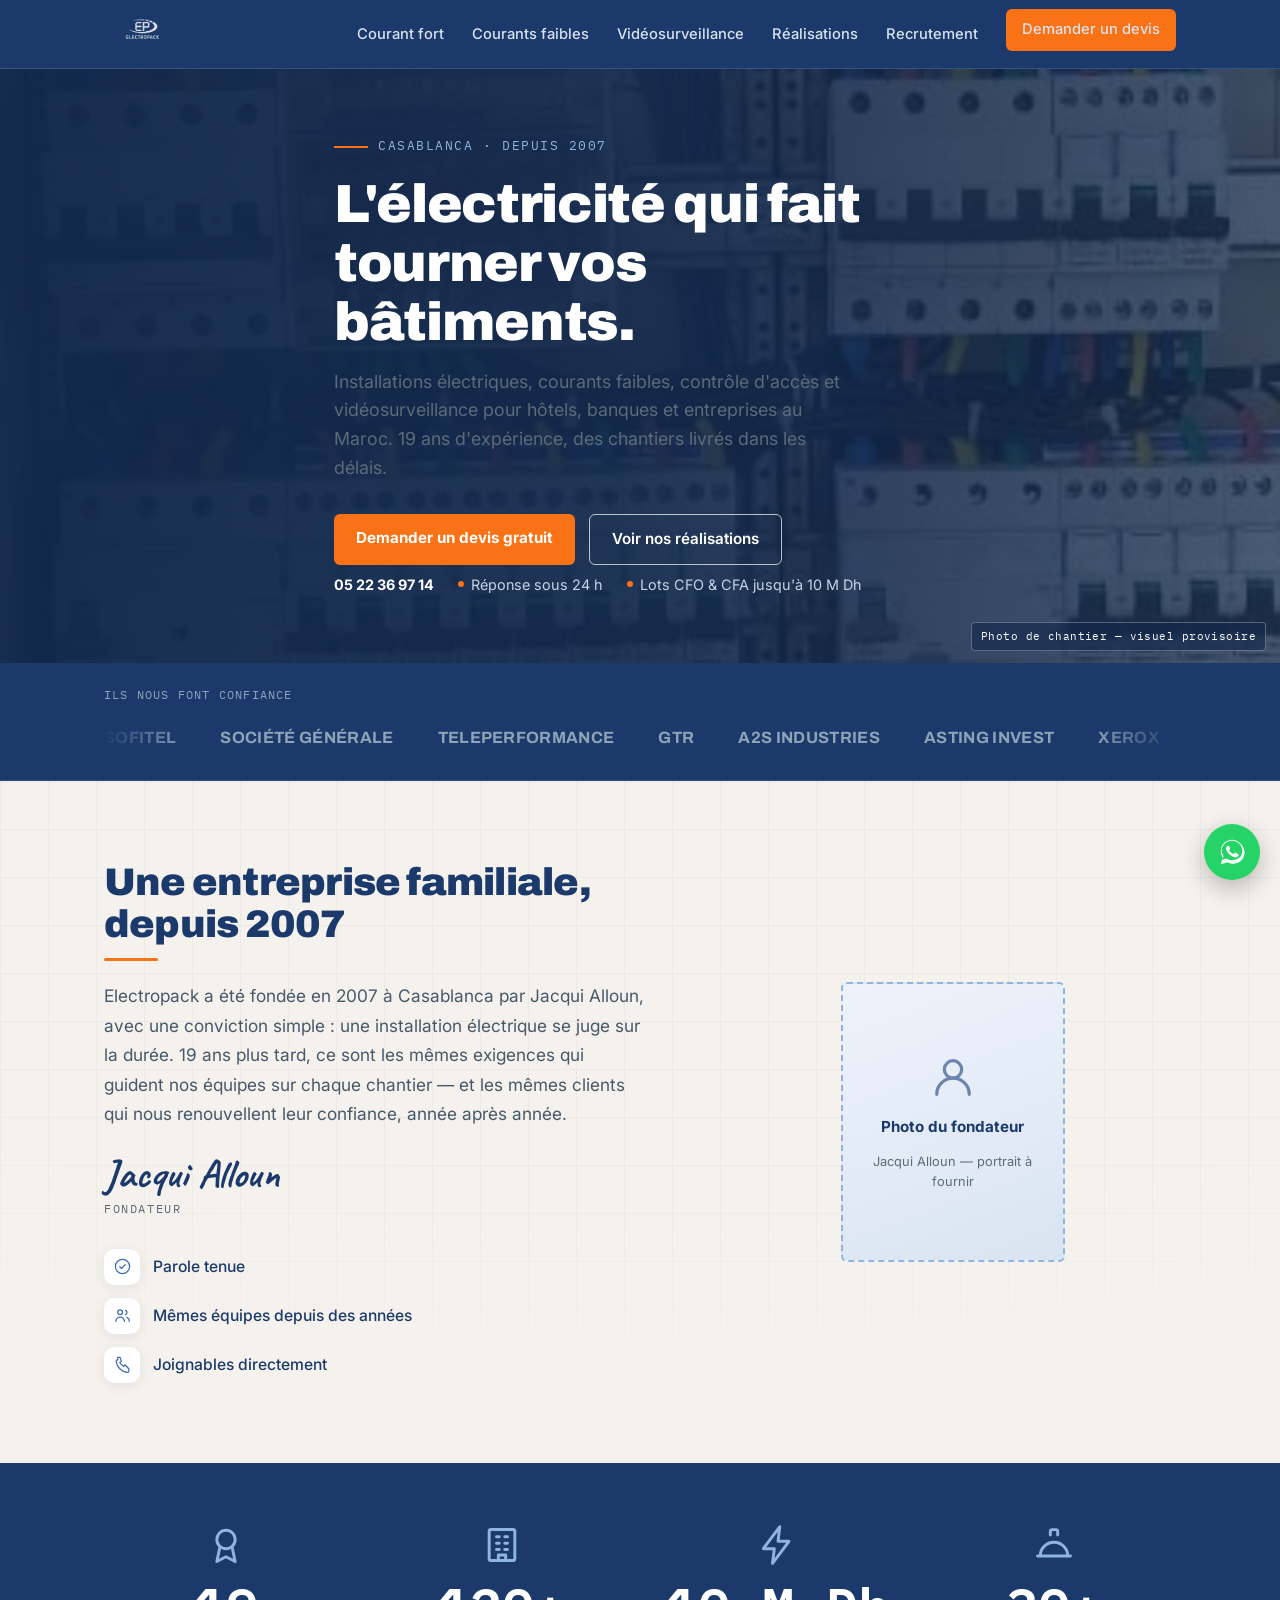
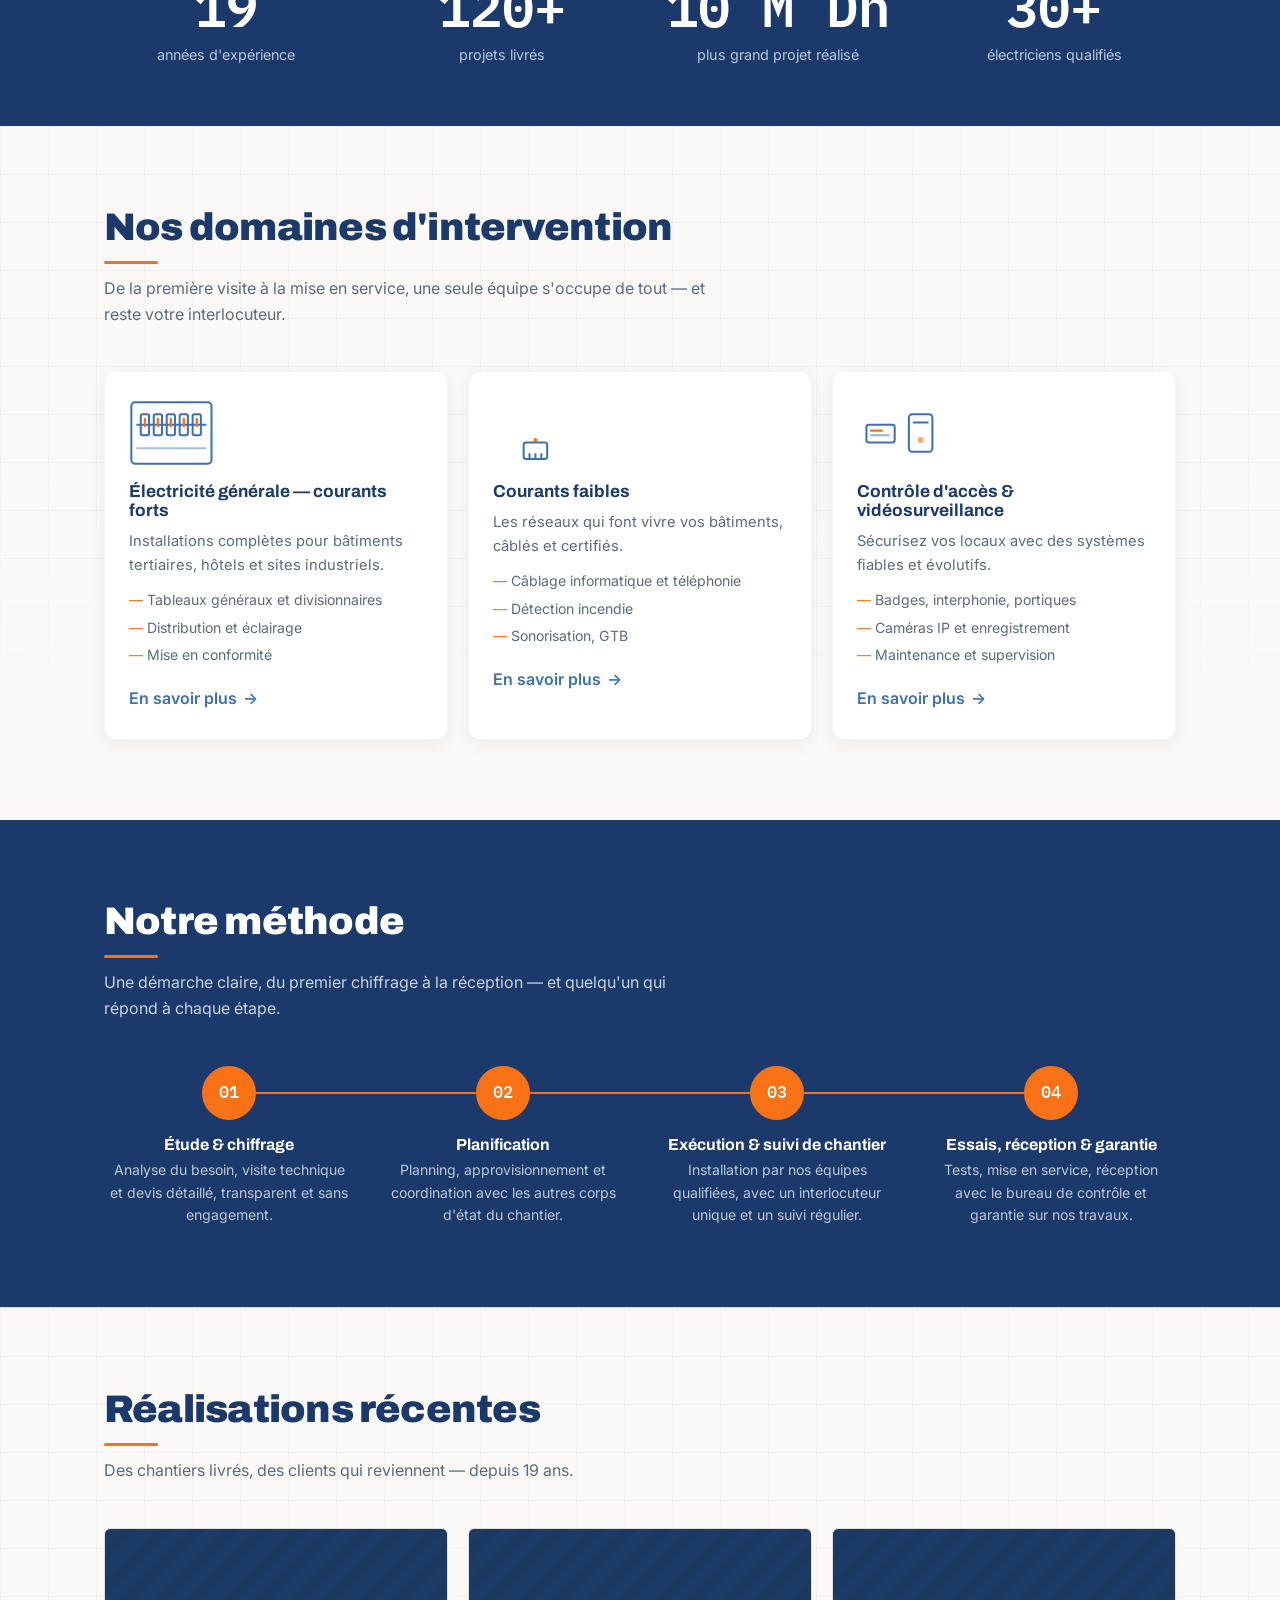
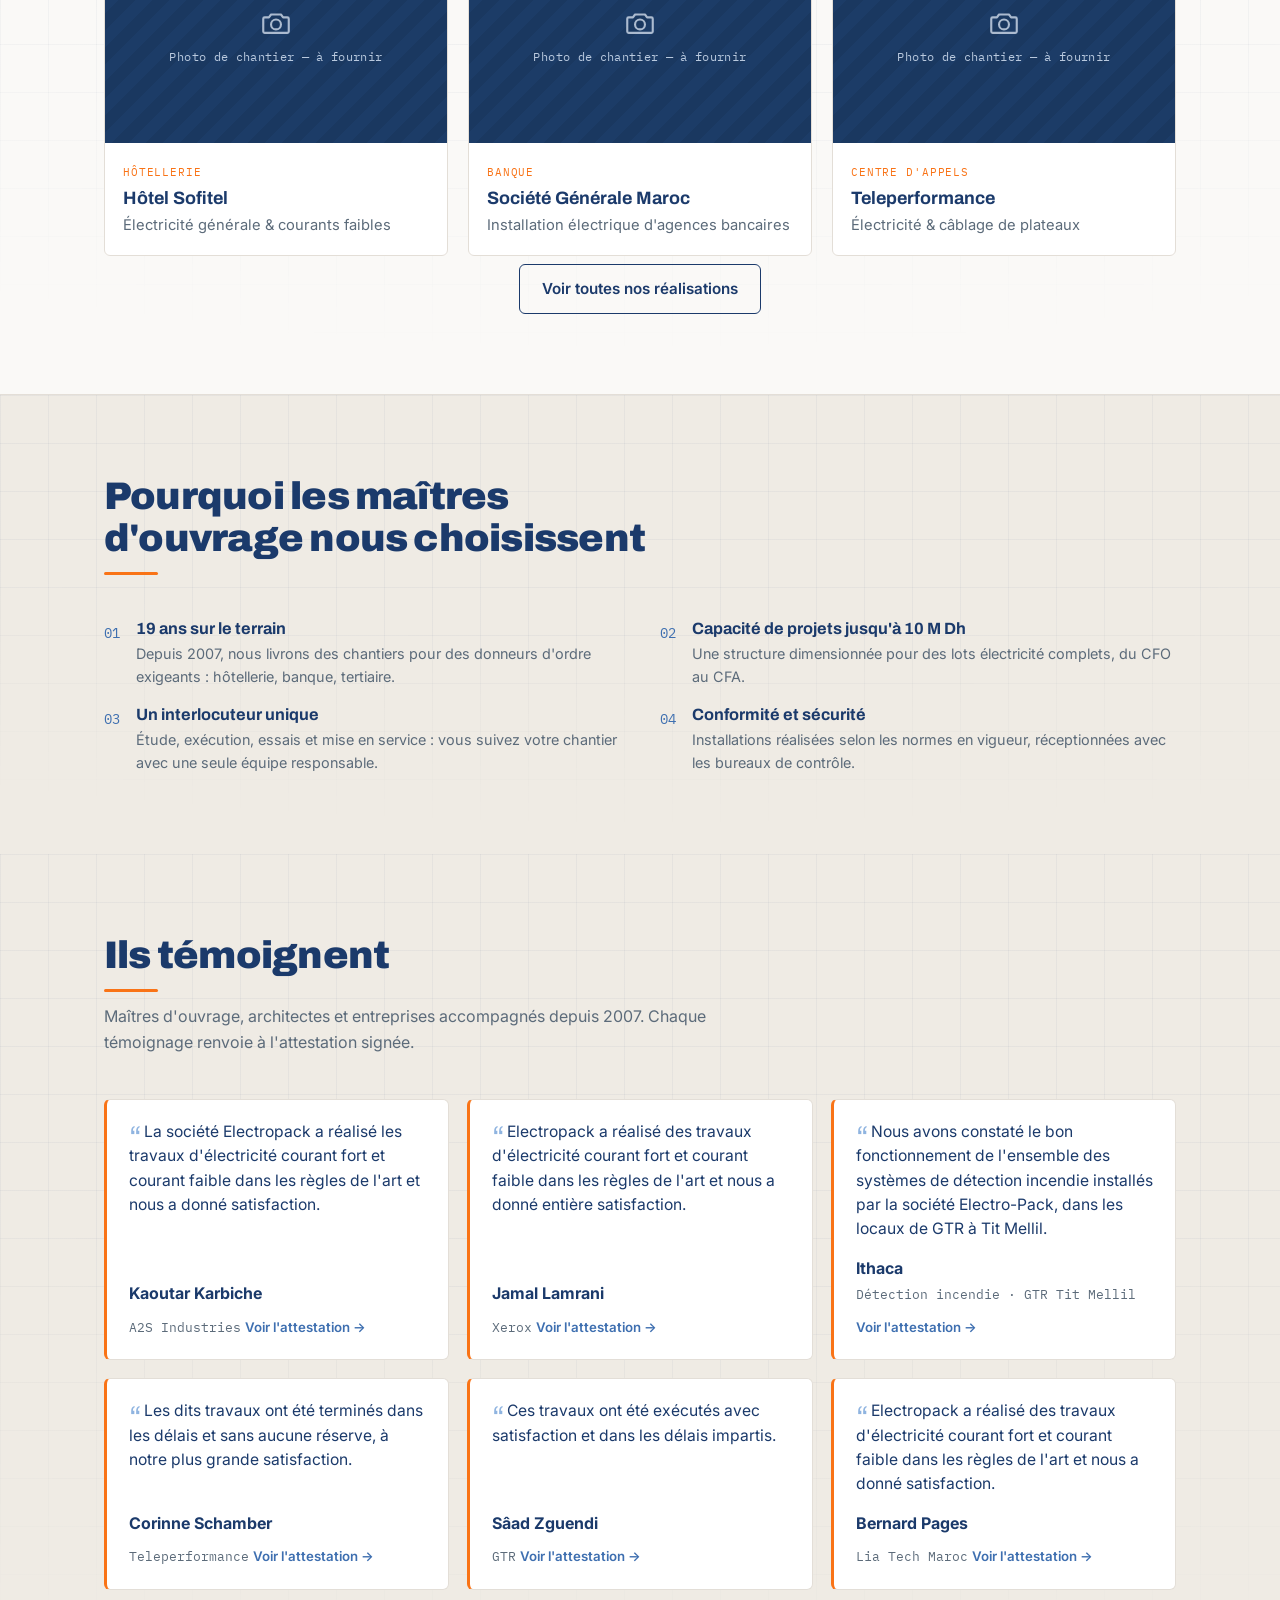
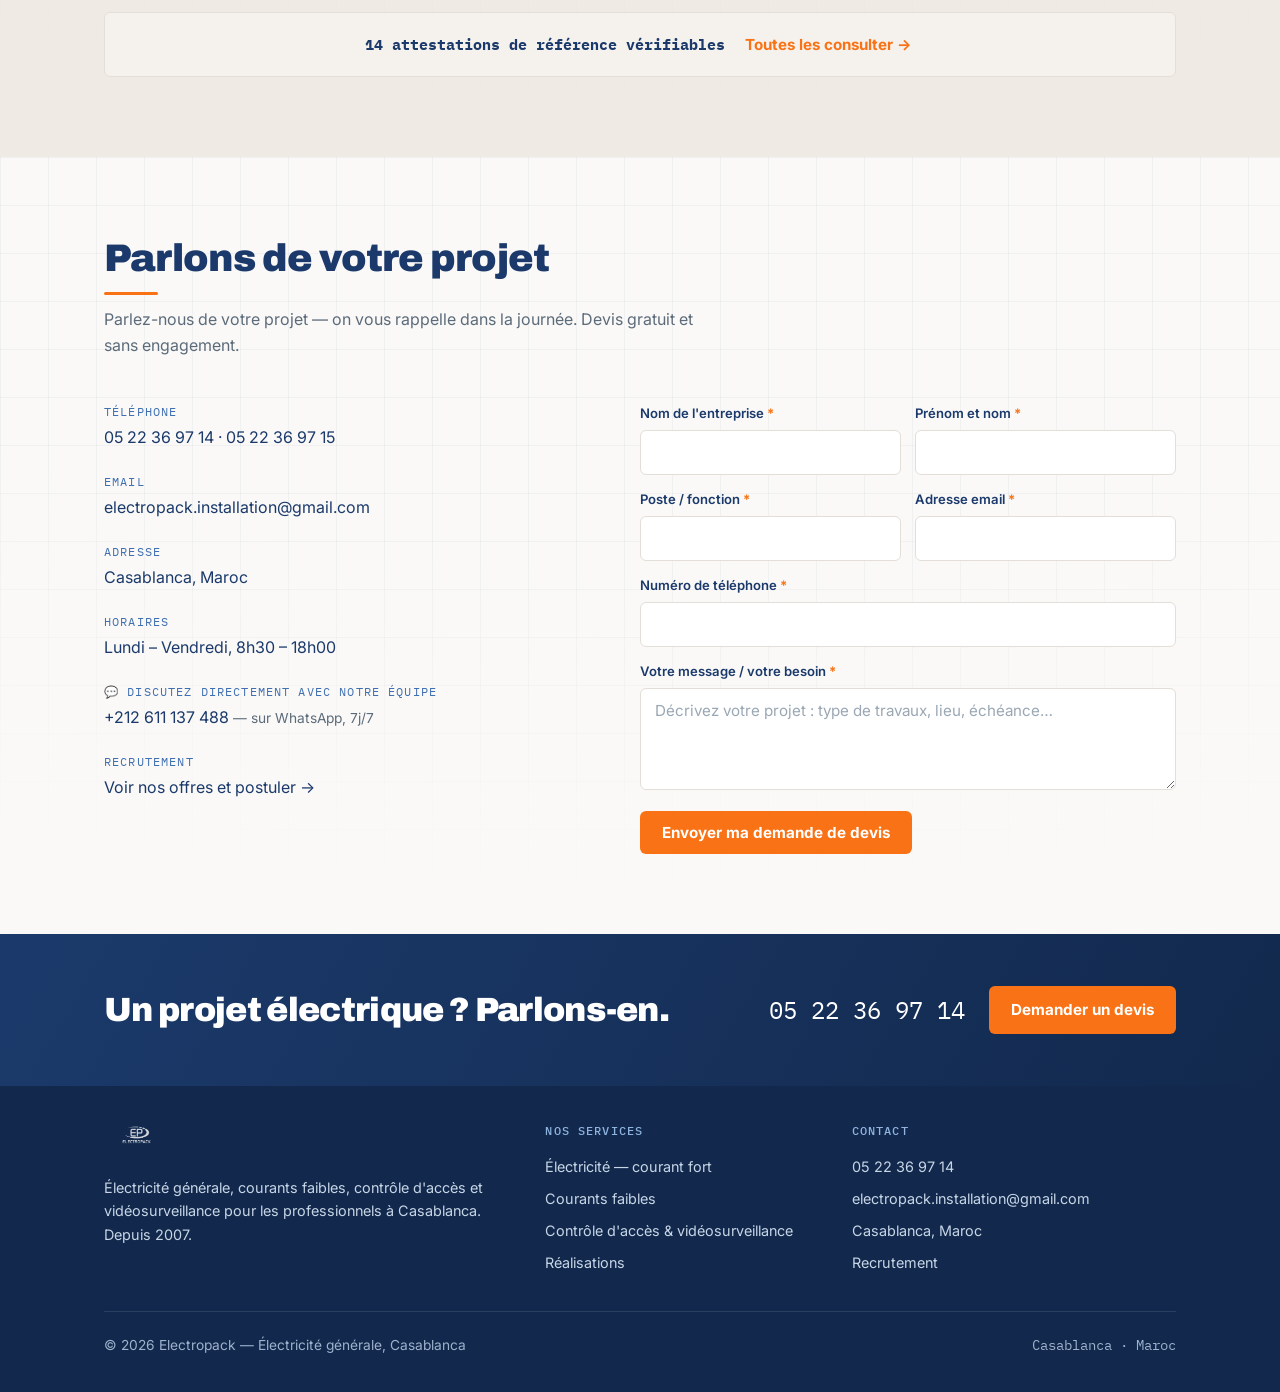
==== commit 5591efc6: "Accueil : fix chevauchement placeholder mobile + bandeau clients défilant 1. Le tag « Photo de chant" ====
--- a/index.html
+++ b/index.html
@@ -7,29 +7,17 @@
 <meta name="description" content="Entreprise d'électricité à Casablanca : courant fort, courants faibles, contrôle d'accès et vidéosurveillance pour bâtiments tertiaires. Devis gratuit.">
 <link rel="canonical" href="https://allouny98-cyber.github.io/">
 <link rel="preconnect" href="https://fonts.googleapis.com">
-<link rel="preconnect" href="https://fonts.gstatic.com" crossorigin>
-<link href="https://fonts.googleapis.com/css2?family=Archivo:wght@500;700;900&family=Caveat:wght@700&family=Inter:wght@400;500;600;700&family=IBM+Plex+Mono:wght@400;500&display=swap" rel="stylesheet">
-<link rel="preload" as="image" href="assets/hero/hero-1.jpg" fetchpriority="high">
+<link href="https://fonts.googleapis.com/css2?family=Archivo:wght@500;700;900&family=Caveat:wght@600;700&family=Inter:wght@400;500;600&family=IBM+Plex+Mono:wght@400;500&display=swap" rel="stylesheet">
 <link rel="icon" href="assets/favicon.ico" sizes="any">
 <link rel="icon" type="image/png" sizes="32x32" href="assets/favicon-32.png">
 <link rel="icon" type="image/png" sizes="192x192" href="assets/favicon-192.png">
 <link rel="icon" type="image/png" sizes="512x512" href="assets/favicon-512.png">
 <link rel="apple-touch-icon" href="assets/apple-touch-icon.png">
 <meta name="theme-color" content="#1B3A6B">
-<meta property="og:type" content="website">
-<meta property="og:locale" content="fr_MA">
-<meta property="og:site_name" content="Electropack">
-<meta property="og:title" content="Electropack — électricité, courants faibles et sécurité à Casablanca">
-<meta property="og:description" content="Entreprise d'électricité à Casablanca depuis 2007 : courant fort, courants faibles, contrôle d'accès et vidéosurveillance pour bâtiments tertiaires.">
-<meta property="og:url" content="https://allouny98-cyber.github.io/">
-<meta property="og:image" content="https://allouny98-cyber.github.io/assets/hero/hero-1.jpg">
-<meta name="twitter:card" content="summary_large_image">
 <link rel="stylesheet" href="assets/style.css">
 <script>document.documentElement.className += ' js';</script>
 </head>
 <body>
-
-<a class="skip-link" href="#contenu">Aller au contenu</a>
 
 <header id="top">
   <div class="container nav">
@@ -50,11 +38,10 @@
   </div>
 </header>
 
-<main id="contenu">
+<main>
 <!-- HERO — photo de chantier + voile marine (statique, une seule image) -->
 <section class="hero hero-photo" aria-label="Electropack — installations électriques à Casablanca">
-  <!-- Photo d'accueil : remplacer le fichier assets/hero/hero-1.jpg (1600x900, JPEG <= 180 Ko).
-       Aucune autre modification n'est necessaire. Voir assets/chantiers/README.md. -->
+  <!-- Emplacement photo d'accueil : remplacer assets/hero/hero-1.jpg par le visuel définitif -->
   <div class="hero-bg" style="background-image:url('assets/hero/hero-1.jpg')"></div>
   <div class="container">
     <p class="eyebrow">Casablanca · Depuis 2007</p>
@@ -70,6 +57,8 @@
       <span class="dotsep">Lots CFO &amp; CFA jusqu'à 10 M Dh</span>
     </div>
   </div>
+  <!-- Emplacement photo d'accueil : remplacer assets/hero/hero-1.jpg par le visuel définitif -->
+  <span class="ph-tag">Photo de chantier — visuel provisoire</span>
 </section>
 
 <!-- BANDEAU CLIENTS DÉFILANT (suit le hero) -->
@@ -77,8 +66,39 @@
   <div class="container">
     <div class="trust">
       <p>Ils nous font confiance</p>
-      <div class="logo-grid">
-        <span>SOFITEL</span><span>SOCIÉTÉ GÉNÉRALE</span><span>TELEPERFORMANCE</span><span>GTR</span><span>A2S INDUSTRIES</span><span>ASTING INVEST</span><span>XEROX</span><span>FIAT</span><span>AUTO DISTRIBUTION</span><span>LIA TECH MAROC</span><span>GTC</span>
+      <!-- Bandeau défilant : chaque .mq-item accepte soit une plaque texte
+           (.mq-plate, actuel), soit un logo (<img class="mq-logo" ...>) sans
+           changer le balisage. Le 2e groupe (aria-hidden) duplique le 1er pour
+           une boucle continue ; il est masqué en prefers-reduced-motion. -->
+      <div class="marquee">
+        <div class="marquee-track">
+          <ul class="marquee-group">
+            <li class="mq-item"><span class="mq-plate">SOFITEL</span></li>
+            <li class="mq-item"><span class="mq-plate">SOCIÉTÉ GÉNÉRALE</span></li>
+            <li class="mq-item"><span class="mq-plate">TELEPERFORMANCE</span></li>
+            <li class="mq-item"><span class="mq-plate">GTR</span></li>
+            <li class="mq-item"><span class="mq-plate">A2S INDUSTRIES</span></li>
+            <li class="mq-item"><span class="mq-plate">ASTING INVEST</span></li>
+            <li class="mq-item"><span class="mq-plate">XEROX</span></li>
+            <li class="mq-item"><span class="mq-plate">FIAT</span></li>
+            <li class="mq-item"><span class="mq-plate">AUTO DISTRIBUTION</span></li>
+            <li class="mq-item"><span class="mq-plate">LIA TECH MAROC</span></li>
+            <li class="mq-item"><span class="mq-plate">GTC</span></li>
+          </ul>
+          <ul class="marquee-group" aria-hidden="true">
+            <li class="mq-item"><span class="mq-plate">SOFITEL</span></li>
+            <li class="mq-item"><span class="mq-plate">SOCIÉTÉ GÉNÉRALE</span></li>
+            <li class="mq-item"><span class="mq-plate">TELEPERFORMANCE</span></li>
+            <li class="mq-item"><span class="mq-plate">GTR</span></li>
+            <li class="mq-item"><span class="mq-plate">A2S INDUSTRIES</span></li>
+            <li class="mq-item"><span class="mq-plate">ASTING INVEST</span></li>
+            <li class="mq-item"><span class="mq-plate">XEROX</span></li>
+            <li class="mq-item"><span class="mq-plate">FIAT</span></li>
+            <li class="mq-item"><span class="mq-plate">AUTO DISTRIBUTION</span></li>
+            <li class="mq-item"><span class="mq-plate">LIA TECH MAROC</span></li>
+            <li class="mq-item"><span class="mq-plate">GTC</span></li>
+          </ul>
+        </div>
       </div>
     </div>
   </div>
@@ -89,8 +109,7 @@
   <div class="container about-grid">
     <div class="about-text reveal">
       <div class="sec-head">
-        <p class="kicker">01 — L'entreprise</p>
-      <h2>Une entreprise familiale, depuis 2007</h2>
+        <h2>Une entreprise familiale, depuis 2007</h2>
       </div>
       <p class="about-lede">Electropack a été fondée en 2007 à Casablanca par Jacqui Alloun, avec une conviction simple : une installation électrique se juge sur la durée. <span class="js-years" data-since="2007">19</span> ans plus tard, ce sont les mêmes exigences qui guident nos équipes sur chaque chantier — et les mêmes clients qui nous renouvellent leur confiance, année après année.</p>
       <div class="signature">
@@ -113,14 +132,11 @@
       </ul>
     </div>
     <div class="about-portrait reveal">
-      <!-- Portrait du fondateur : deposer le fichier assets/chantiers/fondateur.jpg
-           (portrait 4:5, 800x1000, JPEG <= 120 Ko) puis remplacer ce bloc par
-           <img src="assets/chantiers/fondateur.jpg" alt="Jacqui Alloun, fondateur d Electropack"> -->
+      <!-- Emplacement photo du fondateur : déposer assets/team/fondateur.jpg -->
       <div class="founder-ph">
         <svg viewBox="0 0 24 24" fill="none" stroke="currentColor" stroke-width="1.5" stroke-linecap="round" stroke-linejoin="round" aria-hidden="true"><circle cx="12" cy="8.5" r="4"/><path d="M4.5 20a7.5 7.5 0 0 1 15 0"/></svg>
         <span class="fph-label">Photo du fondateur</span>
-        <span class="fph-sub">Jacqui Alloun, fondateur</span>
-        <span class="fph-file">assets/chantiers/fondateur.jpg</span>
+        <span class="fph-sub">Jacqui Alloun — portrait à fournir</span>
       </div>
     </div>
   </div>
@@ -156,7 +172,6 @@
 <section id="services" class="tech-grid">
   <div class="container">
     <div class="sec-head reveal">
-      <p class="kicker">02 — Métiers</p>
       <h2>Nos domaines d'intervention</h2>
       <p>De la première visite à la mise en service, une seule équipe s'occupe de tout — et reste votre interlocuteur.</p>
     </div>
@@ -202,7 +217,6 @@
 <section id="methode" class="methode">
   <div class="container">
     <div class="sec-head reveal">
-      <p class="kicker">03 — Méthode</p>
       <h2>Notre méthode</h2>
       <p>Une démarche claire, du premier chiffrage à la réception — et quelqu'un qui répond à chaque étape.</p>
     </div>
@@ -219,21 +233,20 @@
 <section id="projets" class="projects tech-grid">
   <div class="container">
     <div class="sec-head reveal">
-      <p class="kicker">04 — Chantiers</p>
       <h2>Réalisations récentes</h2>
       <p>Des chantiers livrés, des clients qui reviennent — depuis <span class="js-years" data-since="2007">19</span> ans.</p>
     </div>
     <div class="rgrid reveal stagger">
       <a class="rcard" href="realisations/hotel-sofitel/">
-        <div class="rmedia"><svg viewBox="0 0 24 24" fill="none" stroke="currentColor" stroke-width="1.5" stroke-linecap="round" stroke-linejoin="round" aria-hidden="true"><path d="M4 8h3l1.5-2h7L17 8h3a1 1 0 0 1 1 1v9a1 1 0 0 1-1 1H4a1 1 0 0 1-1-1V9a1 1 0 0 1 1-1z"/><circle cx="12" cy="13" r="3.5"/></svg><span class="rmedia-label">Photo de chantier</span><span class="rmedia-file">assets/chantiers/sofitel.jpg</span></div>
+        <div class="rmedia"><svg viewBox="0 0 24 24" fill="none" stroke="currentColor" stroke-width="1.5" stroke-linecap="round" stroke-linejoin="round" aria-hidden="true"><path d="M4 8h3l1.5-2h7L17 8h3a1 1 0 0 1 1 1v9a1 1 0 0 1-1 1H4a1 1 0 0 1-1-1V9a1 1 0 0 1 1-1z"/><circle cx="12" cy="13" r="3.5"/></svg><span class="rmedia-label">Photo de chantier — à fournir</span></div>
         <div class="rbody"><span class="rbadge">Hôtellerie</span><h3>Hôtel Sofitel</h3><p>Électricité générale &amp; courants faibles</p></div>
       </a>
       <a class="rcard" href="realisations/societe-generale-maroc/">
-        <div class="rmedia"><svg viewBox="0 0 24 24" fill="none" stroke="currentColor" stroke-width="1.5" stroke-linecap="round" stroke-linejoin="round" aria-hidden="true"><path d="M4 8h3l1.5-2h7L17 8h3a1 1 0 0 1 1 1v9a1 1 0 0 1-1 1H4a1 1 0 0 1-1-1V9a1 1 0 0 1 1-1z"/><circle cx="12" cy="13" r="3.5"/></svg><span class="rmedia-label">Photo de chantier</span><span class="rmedia-file">assets/chantiers/societe-generale.jpg</span></div>
+        <div class="rmedia"><svg viewBox="0 0 24 24" fill="none" stroke="currentColor" stroke-width="1.5" stroke-linecap="round" stroke-linejoin="round" aria-hidden="true"><path d="M4 8h3l1.5-2h7L17 8h3a1 1 0 0 1 1 1v9a1 1 0 0 1-1 1H4a1 1 0 0 1-1-1V9a1 1 0 0 1 1-1z"/><circle cx="12" cy="13" r="3.5"/></svg><span class="rmedia-label">Photo de chantier — à fournir</span></div>
         <div class="rbody"><span class="rbadge">Banque</span><h3>Société Générale Maroc</h3><p>Installation électrique d'agences bancaires</p></div>
       </a>
       <a class="rcard" href="realisations/teleperformance/">
-        <div class="rmedia"><svg viewBox="0 0 24 24" fill="none" stroke="currentColor" stroke-width="1.5" stroke-linecap="round" stroke-linejoin="round" aria-hidden="true"><path d="M4 8h3l1.5-2h7L17 8h3a1 1 0 0 1 1 1v9a1 1 0 0 1-1 1H4a1 1 0 0 1-1-1V9a1 1 0 0 1 1-1z"/><circle cx="12" cy="13" r="3.5"/></svg><span class="rmedia-label">Photo de chantier</span><span class="rmedia-file">assets/chantiers/teleperformance.jpg</span></div>
+        <div class="rmedia"><svg viewBox="0 0 24 24" fill="none" stroke="currentColor" stroke-width="1.5" stroke-linecap="round" stroke-linejoin="round" aria-hidden="true"><path d="M4 8h3l1.5-2h7L17 8h3a1 1 0 0 1 1 1v9a1 1 0 0 1-1 1H4a1 1 0 0 1-1-1V9a1 1 0 0 1 1-1z"/><circle cx="12" cy="13" r="3.5"/></svg><span class="rmedia-label">Photo de chantier — à fournir</span></div>
         <div class="rbody"><span class="rbadge">Centre d'appels</span><h3>Teleperformance</h3><p>Électricité &amp; câblage de plateaux</p></div>
       </a>
     </div>
@@ -245,7 +258,6 @@
 <section id="pourquoi" class="alt-grey tech-grid">
   <div class="container">
     <div class="sec-head reveal">
-      <p class="kicker">05 — Garanties</p>
       <h2>Pourquoi les maîtres d'ouvrage nous choisissent</h2>
     </div>
     <div class="why-grid reveal stagger">
@@ -257,141 +269,85 @@
   </div>
 </section>
 
-<!-- RÉFÉRENCES — les 14 attestations, visibles sans interaction -->
-<section id="temoignages" class="refs tech-grid">
+<!-- ILS TÉMOIGNENT -->
+<section id="temoignages" class="tst-band-wrap alt-grey tech-grid">
   <div class="container">
     <div class="sec-head reveal">
-      <p class="kicker">06 — Références</p>
-      <h2>Quatorze attestations signées par nos clients</h2>
-      <p>Maîtres d'ouvrage, architectes, industriels : à la fin du chantier, chacun a signé une attestation. Elles sont reproduites ici en entier — texte et document d'origine.</p>
-    </div>
-
-    <p class="refs-meta reveal">
-      <span><strong>14</strong> attestations</span>
-      <span><strong>2010 → 2022</strong> douze années de références</span>
-      <span><strong>Chaque texte</strong> renvoie au document signé</span>
-    </p>
-
-    <div class="refs-wall reveal">
-
-      <article class="ref">
-        <p class="ref-head"><span class="ref-year">2022</span> <span class="ref-place">Mohammedia</span></p>
-        <blockquote>Ces travaux ont été exécutés avec satisfaction et dans les délais impartis.</blockquote>
-        <p class="ref-who"><span class="ref-name">Saâd Zguendi</span><span class="ref-role">Chef de projet — GTR, Les Grands Travaux Routiers</span></p>
-        <p class="ref-scope">Atelier central, ZI Bled Solb · moyenne et basse tension + courant faible · 3 149 614 Dh TTC</p>
-        <a class="tlink" href="assets/attestations/gtr.jpg" data-full="assets/attestations/gtr.jpg" data-label="GTR — janvier 2022" target="_blank" rel="noopener">Attestation du 26 janvier 2022</a>
-      </article>
-
-      <article class="ref">
-        <p class="ref-head"><span class="ref-year">2017</span> <span class="ref-place">Tit Mellil</span></p>
-        <blockquote>Nous avons constaté le bon fonctionnement de l'ensemble des systèmes de détection incendie installés par la société Electro-Pack, dans les locaux de GTR, sis à Tit Mellil.</blockquote>
-        <p class="ref-who"><span class="ref-name">Ithaca</span><span class="ref-role">Distributeur Kilsen-UTC et GST-UTC pour le Maroc</span></p>
-        <p class="ref-scope">Constat de bon fonctionnement · détection incendie · visite de site contradictoire</p>
-        <a class="tlink" href="assets/attestations/ithaca.jpg" data-full="assets/attestations/ithaca.jpg" data-label="Ithaca — février 2017" target="_blank" rel="noopener">Constat du 14 février 2017</a>
-      </article>
-
-      <article class="ref">
-        <p class="ref-head"><span class="ref-year">2016</span> <span class="ref-place">Témara</span></p>
-        <blockquote>Les dits travaux ont été terminés dans les délais et sans aucune réserve, à notre plus grande satisfaction.</blockquote>
-        <p class="ref-who"><span class="ref-name">Corinne Schamber</span><span class="ref-role">Directrice générale adjointe — SAMAC, Teleperformance Maroc</span></p>
-        <p class="ref-scope">3 000 m² de plateau de production · lots courant fort et courant faible · 5 639 308 Dh TTC</p>
-        <a class="tlink" href="assets/attestations/teleperformance.jpg" data-full="assets/attestations/teleperformance.jpg" data-label="Teleperformance — mai 2016" target="_blank" rel="noopener">Attestation du 17 mai 2016</a>
-      </article>
-
-      <article class="ref">
-        <p class="ref-head"><span class="ref-year">2016</span> <span class="ref-place">Agadir</span></p>
-        <blockquote>Ces travaux sont en cours de réalisation conformément aux règles de l'art et aux termes du C.P.S.</blockquote>
-        <p class="ref-who"><span class="ref-name">Arnold Delahaye</span><span class="ref-role">Architecte — Cabinet ABD, Brakez &amp; Delahaye</span></p>
-        <p class="ref-scope">Établissement scolaire Denis Diderot · lot électricité · 1 639 965 Dh TTC</p>
-        <a class="tlink" href="assets/attestations/adb.jpg" data-full="assets/attestations/adb.jpg" data-label="Cabinet ABD — mai 2016" target="_blank" rel="noopener">Attestation du 17 mai 2016</a>
-      </article>
-
-      <article class="ref">
-        <p class="ref-head"><span class="ref-year">2015</span> <span class="ref-place">Marrakech</span></p>
-        <blockquote>Les dits travaux ont été réalisés dans les délais impartis et n'ont fait l'objet de la part du client de réserves.</blockquote>
-        <p class="ref-who"><span class="ref-name">Jean Falaise</span><span class="ref-role">Gérant — Asting Invest, maîtrise d'œuvre d'exécution</span></p>
-        <p class="ref-scope">Extension de la terrasse de l'Orangerie, Sofitel Marrakech · électricité et courant faible · 492 000 Dh HT</p>
-        <a class="tlink" href="assets/attestations/asting-invest.jpg" data-full="assets/attestations/asting-invest.jpg" data-label="Asting Invest — février 2015" target="_blank" rel="noopener">Attestation du 20 février 2015</a>
-      </article>
-
-      <article class="ref">
-        <p class="ref-head"><span class="ref-year">2011</span> <span class="ref-place">Nouaceur</span></p>
-        <blockquote>Ces travaux ont été réalisés dans les règles de l'art et dans le respect des délais prescrits.</blockquote>
-        <p class="ref-who"><span class="ref-name">Rachad Loudghiri</span><span class="ref-role">Architecte D.P.L.G. — travaux réalisés sous sa direction</span></p>
-        <p class="ref-scope">Plateforme de distribution, parc industriel Sapino · moyenne et basse tension, informatique, téléphonie, vidéosurveillance, climatisation · 1 710 690 Dh</p>
-        <a class="tlink" href="assets/attestations/ad.jpg" data-full="assets/attestations/ad.jpg" data-label="Rachad Loudghiri, architecte — février 2011" target="_blank" rel="noopener">Attestation du 22 février 2011</a>
-      </article>
-
-      <article class="ref">
-        <p class="ref-head"><span class="ref-year">2011</span> <span class="ref-place">Nouaceur</span></p>
-        <blockquote>Nous confirmons par la présente que les travaux ont été effectués dans le respect des délais et des cahiers de charges mis en place.</blockquote>
-        <p class="ref-who"><span class="ref-name">Autodistribution Maroc</span><span class="ref-role">Le directeur général</span></p>
-        <p class="ref-scope">2 800 m² de bureaux et hangars, ZI Sapino · électricité, lustrerie, réseau téléphonique, caméras de surveillance · 519 460 Dh TTC</p>
-        <a class="tlink" href="assets/attestations/auto-distribution.jpg" data-full="assets/attestations/auto-distribution.jpg" data-label="Autodistribution Maroc — février 2011" target="_blank" rel="noopener">Attestation du 22 février 2011</a>
-      </article>
-
-      <article class="ref">
-        <p class="ref-head"><span class="ref-year">2011</span> <span class="ref-place">Nouaceur</span></p>
-        <blockquote>Electro-Pack a assuré la réalisation des installations électriques, de réseaux informatique et de climatisations dans notre terrain situé dans la zone industrielle Sapino.</blockquote>
-        <p class="ref-who"><span class="ref-name">FG Capital</span><span class="ref-role">Le gérant</span></p>
-        <p class="ref-scope">2 800 m² de bureaux et hangars · branchement moyenne tension, électricité BT, lustrerie, informatique, climatisation · 1 091 229 Dh TTC</p>
-        <a class="tlink" href="assets/attestations/fgc.jpg" data-full="assets/attestations/fgc.jpg" data-label="FG Capital — février 2011" target="_blank" rel="noopener">Attestation du 22 février 2011</a>
-      </article>
-
-      <article class="ref">
-        <p class="ref-head"><span class="ref-year">2011</span> <span class="ref-place">Bouskoura</span></p>
-        <blockquote>Nous attestons par la présente lettre qu'Electro-Pack est notre partenaire d'installations électriques.</blockquote>
-        <p class="ref-who"><span class="ref-name">Younes El Hadiri</span><span class="ref-role">Architecte scénographe D.E.S.A., Casablanca</span></p>
-        <p class="ref-scope">Global Trading Company Morocco, Bouskoura · 3 900 m² de bureaux et hangars · 1 370 213 Dh</p>
-        <a class="tlink" href="assets/attestations/archi.jpg" data-full="assets/attestations/archi.jpg" data-label="Younes El Hadiri, architecte — février 2011" target="_blank" rel="noopener">Attestation du 12 février 2011</a>
-      </article>
-
-      <article class="ref">
-        <p class="ref-head"><span class="ref-year">2010</span> <span class="ref-place">Casablanca</span></p>
-        <blockquote>Electro-Pack a réalisé des travaux d'électricité courant fort et courant faible dans les règles de l'art et nous a donné entière satisfaction.</blockquote>
-        <p class="ref-who"><span class="ref-name">Jamal Lamrani</span><span class="ref-role">Responsable infrastructure et systèmes d'information — Xerox Maroc</span></p>
-        <p class="ref-scope">Sidi Maârouf · courant fort et courant faible</p>
-        <a class="tlink" href="assets/attestations/xerox.jpg" data-full="assets/attestations/xerox.jpg" data-label="Xerox Maroc — septembre 2010" target="_blank" rel="noopener">Attestation du 15 septembre 2010</a>
-      </article>
-
-      <article class="ref">
-        <p class="ref-head"><span class="ref-year">2010</span> <span class="ref-place">Mohammedia</span></p>
-        <blockquote>Electro-Pack a réalisé les travaux d'électricité courant fort et courant faible sur 4 niveaux d'une superficie totale de 4 300 m² dans les règles de l'art et nous a donné satisfaction.</blockquote>
-        <p class="ref-who"><span class="ref-name">Kaoutar Karbiche</span><span class="ref-role">A2S Industries — industrie électronique</span></p>
-        <p class="ref-scope">ZI Sud-Ouest · 4 300 m² sur 4 niveaux · courant fort et courant faible</p>
-        <a class="tlink" href="assets/attestations/a2s-industries.jpg" data-full="assets/attestations/a2s-industries.jpg" data-label="A2S Industries — juillet 2010" target="_blank" rel="noopener">Attestation du 16 juillet 2010</a>
-      </article>
-
-      <article class="ref">
-        <p class="ref-head"><span class="ref-year">2010</span> <span class="ref-place">Casablanca</span></p>
-        <blockquote>Nous considérons donc que la prestation d'Electro-Pack fut satisfaisante en terme de qualité, de sérieux et de professionnalisme.</blockquote>
-        <p class="ref-who"><span class="ref-name">Fiat Group Automobiles Maroc</span><span class="ref-role">Validation de travaux</span></p>
-        <p class="ref-scope">Plateforme logistique de 30 000 m² et ateliers de la succursale, 2 000 m² · installations et infrastructures électriques</p>
-        <a class="tlink" href="assets/attestations/fiat.jpg" data-full="assets/attestations/fiat.jpg" data-label="Fiat Group Automobiles Maroc — avril 2010" target="_blank" rel="noopener">Attestation du 14 avril 2010</a>
-      </article>
-
-      <article class="ref">
-        <p class="ref-head"><span class="ref-place">Bouskoura</span></p>
-        <blockquote>Nous confirmons par la présente que les travaux ont été effectués dans le respect des délais et des cahiers de charges mis en place.</blockquote>
-        <p class="ref-who"><span class="ref-name">Global Trading Company Morocco</span><span class="ref-role">Attestation de partenariat</span></p>
-        <p class="ref-scope">3 900 m² de bureaux et hangars · poste 250 kVA et groupe électrogène, électricité BT, informatique, téléphonie, caméras de surveillance, détection incendie · 1 370 213 Dh</p>
-        <a class="tlink" href="assets/attestations/gtc.jpg" data-full="assets/attestations/gtc.jpg" data-label="Global Trading Company Morocco" target="_blank" rel="noopener">Voir l'attestation</a>
-      </article>
-
-      <article class="ref">
-        <p class="ref-head"><span class="ref-place">Bouskoura</span></p>
-        <blockquote>Electro-Pack a réalisé les travaux d'électricité courant fort et courant faible dans les règles de l'art et nous a donné satisfaction.</blockquote>
-        <p class="ref-who"><span class="ref-name">Bernard Pagès</span><span class="ref-role">Gérant — Lia-Tech Maroc</span></p>
-        <p class="ref-scope">Câblage industriel, aéronautique et ferroviaire · zone industrielle de Bouskoura</p>
-        <a class="tlink" href="assets/attestations/liatech.jpg" data-full="assets/attestations/liatech.jpg" data-label="Lia-Tech Maroc" target="_blank" rel="noopener">Voir l'attestation</a>
-      </article>
-
-    </div>
-
-    <p class="att-strip reveal">
-      <span class="att-count">Les 14 documents signés, en pleine page</span>
-      <button class="att-open btn btn-ghost" type="button">Ouvrir la galerie →</button>
-    </p>
+      <h2>Ils témoignent</h2>
+      <p>Maîtres d'ouvrage, architectes et entreprises accompagnés depuis 2007. Chaque témoignage renvoie à l'attestation signée.</p>
+    </div>
+    <div class="tst-wall reveal stagger">
+        <figure class="tcard">
+          <blockquote>La société Electropack a réalisé les travaux d'électricité courant fort et courant faible dans les règles de l'art et nous a donné satisfaction.</blockquote>
+          <figcaption class="tmeta">
+            <span class="tname">Kaoutar Karbiche</span>
+            <span class="tco">A2S Industries</span>
+            <a class="tlink" href="assets/attestations/a2s-industries.jpg" target="_blank" rel="noopener">Voir l'attestation →</a>
+          </figcaption>
+        </figure>
+        <figure class="tcard">
+          <blockquote>Electropack a réalisé des travaux d'électricité courant fort et courant faible dans les règles de l'art et nous a donné entière satisfaction.</blockquote>
+          <figcaption class="tmeta">
+            <span class="tname">Jamal Lamrani</span>
+            <span class="tco">Xerox</span>
+            <a class="tlink" href="assets/attestations/xerox.jpg" target="_blank" rel="noopener">Voir l'attestation →</a>
+          </figcaption>
+        </figure>
+        <figure class="tcard">
+          <blockquote>Nous avons constaté le bon fonctionnement de l'ensemble des systèmes de détection incendie installés par la société Electro-Pack, dans les locaux de GTR à Tit Mellil.</blockquote>
+          <figcaption class="tmeta">
+            <span class="tname">Ithaca</span>
+            <span class="tco">Détection incendie · GTR Tit Mellil</span>
+            <a class="tlink" href="assets/attestations/ithaca.jpg" target="_blank" rel="noopener">Voir l'attestation →</a>
+          </figcaption>
+        </figure>
+        <figure class="tcard">
+          <blockquote>Les dits travaux ont été terminés dans les délais et sans aucune réserve, à notre plus grande satisfaction.</blockquote>
+          <figcaption class="tmeta">
+            <span class="tname">Corinne Schamber</span>
+            <span class="tco">Teleperformance</span>
+            <a class="tlink" href="assets/attestations/teleperformance.jpg" target="_blank" rel="noopener">Voir l'attestation →</a>
+          </figcaption>
+        </figure>
+        <figure class="tcard">
+          <blockquote>Ces travaux ont été exécutés avec satisfaction et dans les délais impartis.</blockquote>
+          <figcaption class="tmeta">
+            <span class="tname">Sâad Zguendi</span>
+            <span class="tco">GTR</span>
+            <a class="tlink" href="assets/attestations/gtr.jpg" target="_blank" rel="noopener">Voir l'attestation →</a>
+          </figcaption>
+        </figure>
+        <figure class="tcard">
+          <blockquote>Electropack a réalisé des travaux d'électricité courant fort et courant faible dans les règles de l'art et nous a donné satisfaction.</blockquote>
+          <figcaption class="tmeta">
+            <span class="tname">Bernard Pages</span>
+            <span class="tco">Lia Tech Maroc</span>
+            <a class="tlink" href="assets/attestations/liatech.jpg" target="_blank" rel="noopener">Voir l'attestation →</a>
+          </figcaption>
+        </figure>
+    </div>
+    <div class="att reveal">
+      <p class="att-strip">
+        <span class="att-count">14 attestations de référence vérifiables</span>
+        <button class="att-open btn btn-ghost" type="button">Toutes les consulter →</button>
+      </p>
+      <div class="doc-data" hidden aria-hidden="true">
+        <button class="doc-btn" type="button" data-full="assets/attestations/gtr.jpg" data-label="GTR"></button>
+        <button class="doc-btn" type="button" data-full="assets/attestations/teleperformance.jpg" data-label="Teleperformance"></button>
+        <button class="doc-btn" type="button" data-full="assets/attestations/a2s-industries.jpg" data-label="A2S Industries"></button>
+        <button class="doc-btn" type="button" data-full="assets/attestations/asting-invest.jpg" data-label="Asting Invest"></button>
+        <button class="doc-btn" type="button" data-full="assets/attestations/liatech.jpg" data-label="Lia Tech Maroc"></button>
+        <button class="doc-btn" type="button" data-full="assets/attestations/xerox.jpg" data-label="Xerox"></button>
+        <button class="doc-btn" type="button" data-full="assets/attestations/fiat.jpg" data-label="Fiat"></button>
+        <button class="doc-btn" type="button" data-full="assets/attestations/auto-distribution.jpg" data-label="Auto Distribution"></button>
+        <button class="doc-btn" type="button" data-full="assets/attestations/gtc.jpg" data-label="GTC"></button>
+        <button class="doc-btn" type="button" data-full="assets/attestations/ithaca.jpg" data-label="Ithaca"></button>
+        <button class="doc-btn" type="button" data-full="assets/attestations/archi.jpg" data-label="Younes El Hadiri"></button>
+        <button class="doc-btn" type="button" data-full="assets/attestations/fgc.jpg" data-label="FG Capital"></button>
+        <button class="doc-btn" type="button" data-full="assets/attestations/ad.jpg" data-label="Loudghiri Rachad"></button>
+        <button class="doc-btn" type="button" data-full="assets/attestations/adb.jpg" data-label="Cabinet ABD"></button>
+      </div>
+    </div>
   </div>
 </section>
 
@@ -399,7 +355,6 @@
 <section id="contact" class="contact contact-light tech-grid">
   <div class="container">
     <div class="sec-head reveal">
-      <p class="kicker">07 — Contact</p>
       <h2>Parlons de votre projet</h2>
       <p>Parlez-nous de votre projet — on vous rappelle dans la journée. Devis gratuit et sans engagement.</p>
     </div>
@@ -454,6 +409,7 @@
 
 <!-- BANDEAU FINAL D'APPEL À L'ACTION -->
 <div class="cta-band">
+  <div class="sparks" aria-hidden="true"><i></i><i></i><i></i><i></i><i></i><i></i><i></i><i></i><i></i><i></i></div>
   <div class="container wrap">
     <h2>Un projet électrique ? Parlons-en.</h2>
     <div class="cta-actions">
@@ -557,15 +513,13 @@
 }
 // Années dérivées de l'année de fondation (auto, à jour chaque année)
 document.querySelectorAll('.js-years[data-since]').forEach(el=>{ el.textContent = new Date().getFullYear() - (+el.dataset.since); });
-// Le chiffre final est affiché dès le départ : si le JS ou l'observateur ne
-// s'exécute pas (connexion coupée, navigateur ancien), on lit la vraie valeur.
 document.querySelectorAll('.num[data-count]').forEach(el=>{
   if(el.dataset.since){ el.dataset.count = String(new Date().getFullYear() - (+el.dataset.since)); }
-  el.textContent = (el.dataset.prefix||'') + String(+el.dataset.count) + (el.dataset.suffix||'');
-  if(prefersReduced || !('IntersectionObserver' in window)) return;
+  const reels=buildOdometer(el);
+  if(prefersReduced){ reels.forEach(r=>{ r.col.style.transform='translateY(-'+r.steps+'em)'; }); return; }
   let done=false;
   const ob=new IntersectionObserver(entries=>{
-    entries.forEach(e=>{ if(e.isIntersecting && !done){ done=true; rollOdometer(el,buildOdometer(el)); ob.unobserve(el); } });
+    entries.forEach(e=>{ if(e.isIntersecting && !done){ done=true; rollOdometer(el,reels); ob.unobserve(el); } });
   },{threshold:.6});
   ob.observe(el);
 });
--- a/assets/style.css
+++ b/assets/style.css
@@ -58,7 +58,12 @@
 .stat{text-align:center}
 .stat-ico{width:44px;height:44px;margin:0 auto 12px;color:var(--steel-light)}
 .stat-ico svg{width:100%;height:100%;display:block;overflow:visible}
-
+html.js .stat-ico{animation:ic-breathe 4.2s ease-in-out infinite}
+.stat:nth-child(2) .stat-ico{animation-delay:.4s}
+.stat:nth-child(3) .stat-ico{animation:ic-flick 3.6s ease-in-out infinite}
+.stat:nth-child(4) .stat-ico{animation-delay:.8s}
+@keyframes ic-breathe{0%,100%{opacity:.82;transform:translateY(0)}50%{opacity:1;transform:translateY(-3px)}}
+@keyframes ic-flick{0%,100%{opacity:1}46%{opacity:.5}50%{opacity:1}}
 .stat .num{font-family:'IBM Plex Mono';font-size:clamp(2.6rem,4.5vw,3.4rem);font-weight:600;color:#fff;line-height:1}
 .stat .lbl{font-size:.9rem;color:#B9C7DA;margin-top:8px}
 /* Mécanique de l'odomètre : chaque chiffre est une bobine 0-9 qui roule */
@@ -89,19 +94,25 @@
 .si-accent-f{fill:#F97316}
 /* Carte 1 — disjoncteurs qui s'enclenchent */
 .si-brk{transform-box:fill-box;transform-origin:center}
-
+html.js .si-brk{animation:si-brk 3.4s ease-in-out infinite}
+.si-brk.b2{animation-delay:.3s}.si-brk.b3{animation-delay:.6s}.si-brk.b4{animation-delay:.9s}.si-brk.b5{animation-delay:1.2s}
+@keyframes si-brk{0%,44%,100%{transform:translateY(3px)}54%,94%{transform:translateY(-2px)}}
+html.js .svc:hover .si-brk{animation-duration:.9s}
 /* Carte 2 — ondes qui émanent */
-.si-wave{fill:none;stroke:#F97316;stroke-width:1.8;stroke-linecap:round;opacity:.85;transform-box:fill-box;transform-origin:center bottom;transition:opacity .3s ease}
-.si-wave.w2{opacity:.55}.si-wave.w3{opacity:.3}
-.svc:hover .si-wave{opacity:1}
-
+.si-wave{fill:none;stroke:#F97316;stroke-width:1.8;stroke-linecap:round;opacity:0;transform-box:fill-box;transform-origin:center bottom}
+html.js .si-wave{animation:si-wave 2.6s ease-out infinite}
+.si-wave.w2{animation-delay:.5s}.si-wave.w3{animation-delay:1s}
+@keyframes si-wave{0%{opacity:0;transform:translateY(4px) scale(.9)}30%{opacity:.9}100%{opacity:0;transform:translateY(-2px) scale(1.06)}}
+html.js .svc:hover .si-wave{animation-duration:1.4s}
 /* Carte 3 — badge + lecteur, LED verte */
 .si-led2{fill:#F97316;opacity:.6;transform-box:fill-box;transform-origin:center}
-
+html.js .si-led2{animation:si-led2 2.8s ease-in-out infinite}
+@keyframes si-led2{0%,100%{opacity:.5}50%{opacity:1}}
 .si-badge2{transform-box:fill-box;transform-origin:center}
-
+html.js .si-badge2{animation:si-badge2 3.2s ease-in-out infinite}
+@keyframes si-badge2{0%,100%{transform:translateX(0)}45%,60%{transform:translateX(10px)}}
 .svc:hover .si-led2{fill:#34D399;opacity:1;animation:none}
-html.enh .svc:hover .si-badge2{transform:translateX(14px);animation:none;transition:transform .4s}
+html.js .svc:hover .si-badge2{transform:translateX(14px);animation:none;transition:transform .4s}
 
 .svc .ico{width:44px;height:44px;border-radius:8px;background:var(--ink);color:var(--steel-light);display:flex;align-items:center;justify-content:center;font-size:1.2rem;margin-bottom:18px}
 .svc h3{font-size:1.08rem;margin-bottom:10px}
@@ -112,6 +123,11 @@
 
 /* Projets */
 .projects{background:var(--paper);border-top:1px solid var(--line);border-bottom:1px solid var(--line)}
+.proj-grid{display:grid;grid-template-columns:repeat(3,1fr);gap:20px}
+.proj{border:1px solid var(--line);border-radius:10px;overflow:hidden;background:var(--paper)}
+.proj .body{padding:20px}
+.proj h3{font-size:1rem;margin-bottom:6px}
+.proj p{font-size:.88rem;color:var(--grey)}
 
 /* Pourquoi nous */
 .why-grid{display:grid;grid-template-columns:repeat(2,1fr);gap:18px 40px}
@@ -213,37 +229,58 @@
    ============================================================ */
 
 /* --- 1. Révélations au scroll (actives seulement si JS présent) --- */
-/* Gardé sur .enh (posé par enhance.js) et non sur .js : si le script ne se
-   charge pas — coupure 3G, cache vide —, le contenu reste visible au lieu
-   d'être masqué en attendant une animation qui ne viendra jamais. */
-html.enh .reveal{opacity:0;transform:translateY(20px);will-change:opacity,transform}
-html.enh .reveal.in{opacity:1;transform:none;transition:opacity .6s cubic-bezier(.22,.61,.36,1),transform .6s cubic-bezier(.22,.61,.36,1)}
-html.enh .reveal.stagger>*{opacity:0;transform:translateY(18px)}
-html.enh .reveal.stagger.in>*{opacity:1;transform:none;transition:opacity .55s ease,transform .55s ease}
-html.enh .reveal.stagger.in>*:nth-child(2){transition-delay:.09s}
-html.enh .reveal.stagger.in>*:nth-child(3){transition-delay:.18s}
-html.enh .reveal.stagger.in>*:nth-child(4){transition-delay:.27s}
+html.js .reveal{opacity:0;transform:translateY(20px);will-change:opacity,transform}
+html.js .reveal.in{opacity:1;transform:none;transition:opacity .6s cubic-bezier(.22,.61,.36,1),transform .6s cubic-bezier(.22,.61,.36,1)}
+html.js .reveal.stagger>*{opacity:0;transform:translateY(18px)}
+html.js .reveal.stagger.in>*{opacity:1;transform:none;transition:opacity .55s ease,transform .55s ease}
+html.js .reveal.stagger.in>*:nth-child(2){transition-delay:.09s}
+html.js .reveal.stagger.in>*:nth-child(3){transition-delay:.18s}
+html.js .reveal.stagger.in>*:nth-child(4){transition-delay:.27s}
 
 /* Trait orange qui s'étire sous les titres de section */
 .sec-head h2{position:relative;padding-bottom:16px}
 .sec-head h2::after{content:"";position:absolute;left:0;bottom:0;height:3px;width:54px;background:var(--cta);border-radius:2px;transform:scaleX(1);transform-origin:left}
-html.enh .sec-head.reveal h2::after{transform:scaleX(0)}
-html.enh .sec-head.reveal.in h2::after{transform:scaleX(1);transition:transform .6s ease .2s}
+html.js .sec-head.reveal h2::after{transform:scaleX(0)}
+html.js .sec-head.reveal.in h2::after{transform:scaleX(1);transition:transform .6s ease .2s}
 
 /* --- 2. Hero premium (accueil uniquement) --- */
+.hero-home{background:var(--ink-deep);color:#fff}
+.hero-home .container{position:relative;z-index:1}
+.hero-home .eyebrow{color:var(--steel-light)}
+.hero-home h1{color:#fff}
+.hero-home p.lede{color:#C7D3DE}
 
 /* Titre mot par mot */
+html.js .hero-home h1 .word{display:inline-block;opacity:0;transform:translateY(14px)}
+html.js .hero-home h1.animate .word{opacity:1;transform:none;transition:opacity .5s ease,transform .5s ease}
 
 /* Rotation de mots-clés */
+.rotator{color:var(--cta);display:inline-block}
+.rotator .rot-word{display:inline-block;transition:opacity .3s ease,transform .3s ease}
+.rotator .rot-word.out{opacity:0;transform:translateY(-8px)}
 
 /* --- 3. Bandeau clients défilant --- */
+.marquee{position:relative;overflow:hidden;-webkit-mask-image:linear-gradient(90deg,transparent,#000 8%,#000 92%,transparent);mask-image:linear-gradient(90deg,transparent,#000 8%,#000 92%,transparent)}
+.marquee-track{display:flex;width:max-content;animation:marquee 34s linear infinite}
+.marquee:hover .marquee-track{animation-play-state:paused}
+.marquee-group{display:flex;align-items:center;gap:44px;padding-right:44px;margin:0;list-style:none}
+.mq-item{flex:0 0 auto;display:flex;align-items:center;justify-content:center;height:40px}
+.mq-plate{font-family:'Archivo';font-weight:700;font-size:1.02rem;color:#8FA3B8;white-space:nowrap;letter-spacing:.02em}
+.mq-logo{height:30px;width:auto;display:block;object-fit:contain;filter:grayscale(1) brightness(1.7);opacity:.85}
+@keyframes marquee{to{transform:translateX(-50%)}}
+@media (prefers-reduced-motion:reduce){
+  .marquee-track{animation:none;flex-wrap:wrap;justify-content:center;width:100%}
+  .marquee-group{flex-wrap:wrap;justify-content:center;gap:10px 14px;padding-right:0}
+  .marquee-group[aria-hidden="true"]{display:none}
+}
 
 /* --- 4. Micro-interactions --- */
 .svc{transition:border-color .2s ease,transform .2s ease,box-shadow .2s ease}
 .svc:hover{border-color:var(--steel);transform:translateY(-4px);box-shadow:0 14px 30px rgba(27,58,107,.14)}
 .svc .ico{transition:background .2s ease,color .2s ease}
 .svc:hover .ico{background:var(--cta);color:#fff}
-
+.proj{transition:transform .2s ease,box-shadow .2s ease}
+.proj:hover{transform:translateY(-4px);box-shadow:0 14px 30px rgba(27,58,107,.14)}
 /* Brillance qui traverse les boutons orange */
 .btn-cta{position:relative;overflow:hidden}
 .btn-cta::after{content:"";position:absolute;top:0;left:-130%;width:55%;height:100%;background:linear-gradient(120deg,transparent,rgba(255,255,255,.35),transparent);transform:skewX(-20deg);pointer-events:none}
@@ -311,8 +348,35 @@
 /* ============================================================
    TÉMOIGNAGES (carrousel plein cadre) + ATTESTATIONS (galerie + lightbox)
    ============================================================ */
+.tst{background:var(--paper);padding:0 0 84px}
 
 /* Bande marine : un seul témoignage à la fois, en grand */
+.tst-band{background:radial-gradient(120% 130% at 50% 0%,#274674 0%,var(--ink) 55%,var(--ink-deep) 100%);color:#fff;padding:78px 0;margin-bottom:66px}
+.tst-band .sec-head{max-width:none;text-align:center;margin:0 auto 8px}
+.tst-band .sec-head h2{color:#fff}
+.tst-band .sec-head h2::after{left:50%;transform:translateX(-50%) scaleX(1);transform-origin:center}
+html.js .tst-band .sec-head.reveal h2::after{transform:translateX(-50%) scaleX(0)}
+html.js .tst-band .sec-head.reveal.in h2::after{transform:translateX(-50%) scaleX(1);transition:transform .6s ease .2s}
+.tst-band .sec-head p{color:#B9C7DA}
+
+.tst-carousel{position:relative;max-width:860px;margin:34px auto 0}
+.tst-stage{display:grid}
+.tslide{grid-area:1/1;opacity:0;visibility:hidden;transition:opacity .6s ease;text-align:center;padding:0 8px}
+.tslide.is-active{opacity:1;visibility:visible}
+.tslide blockquote{font-family:'Archivo';font-weight:700;font-size:clamp(1.3rem,2.7vw,1.8rem);line-height:1.5;letter-spacing:-.01em;color:#fff}
+.tslide figcaption{margin-top:28px}
+.tst-sep{width:42px;height:3px;background:var(--cta);border-radius:2px;margin:0 auto 16px}
+.tst-name{display:block;font-family:'Archivo';font-weight:900;font-size:1.02rem;color:#fff}
+.tslide .tst-co{display:block;font-family:'IBM Plex Mono';font-size:.82rem;color:var(--steel-light);margin-top:3px}
+.tst-att-link{display:inline-block;margin-top:16px;font-size:.82rem;font-weight:600;color:var(--cta);text-decoration:none}
+.tst-att-link:hover{text-decoration:underline}
+
+.tst-controls{display:flex;align-items:center;justify-content:center;gap:18px;margin-top:34px}
+.tst-arrow{width:40px;height:40px;border-radius:50%;border:1px solid rgba(255,255,255,.28);background:transparent;color:#fff;font-size:1.5rem;line-height:1;cursor:pointer;display:flex;align-items:center;justify-content:center;transition:background .2s ease,border-color .2s ease}
+.tst-arrow:hover{background:rgba(255,255,255,.14);border-color:rgba(255,255,255,.55)}
+.tst-dots{display:flex;gap:9px}
+.tst-dots button{width:9px;height:9px;border-radius:50%;border:none;background:rgba(255,255,255,.3);cursor:pointer;padding:0;transition:background .2s ease,transform .2s ease}
+.tst-dots button.active{background:var(--cta);transform:scale(1.3)}
 
 /* Lightbox améliorée : navigation + compteur */
 .lb{position:fixed;inset:0;z-index:200;background:rgba(0,0,0,.85);display:flex;align-items:center;justify-content:center;padding:32px;opacity:0;visibility:hidden;transition:opacity .25s ease}
@@ -330,7 +394,7 @@
 .lb-next{right:18px}
 
 @media (max-width:600px){
-  
+  .tst-band{padding:60px 0;margin-bottom:52px}
   .lb-nav{width:44px;height:44px;font-size:1.6rem}
   .lb-prev{left:8px}.lb-next{right:8px}
   .lb-fig img{max-height:80vh}
@@ -341,16 +405,46 @@
    fondu enchaîné 1s · zoom lent 1.0→1.08 · voile marine · 60fps
    transforms/opacity uniquement · reduced-motion = image fixe
    ============================================================ */
-
+.hero-slider{position:relative;min-height:90vh;display:flex;align-items:center;
+  padding:0;overflow:hidden;background:var(--ink-deep)}
+.hero-slides{position:absolute;inset:0;z-index:0}
+.hero-slide{position:absolute;inset:0;opacity:0;
+  background-image:var(--img,none),var(--fallback);
+  background-size:cover,cover;background-position:center,center;background-repeat:no-repeat;
+  transition:opacity 1s ease-in-out;will-change:opacity}
+.hero-slide.is-active{opacity:1;z-index:1}
 /* Dégradés marine temporaires (visibles tant qu'aucune image n'est déposée dans assets/hero/) */
+.hero-slide:nth-child(1){--fallback:linear-gradient(125deg,#0a1730 0%,#1b3a6b 60%,#2b4f86 100%)}
+.hero-slide:nth-child(2){--fallback:linear-gradient(125deg,#0c1a32 0%,#284674 55%,#1b3a6b 100%)}
+.hero-slide:nth-child(3){--fallback:linear-gradient(125deg,#0a1830 0%,#12294d 50%,#2b4f86 100%)}
+.hero-slide:nth-child(4){--fallback:linear-gradient(125deg,#0e2038 0%,#1b3a6b 55%,#3E6FB0 100%)}
 
 /* Effet Ken Burns : zoom + léger déplacement pendant toute la durée du slide */
+@keyframes kenburns{from{transform:scale(1.001) translate3d(0,0,0)}to{transform:scale(1.08) translate3d(-1.6%,-1.2%,0)}}
+html.js .hero-slide.is-active{animation:kenburns 6s ease-out both}
 
 /* Voile marine : opaque à gauche → semi-transparent à droite + léger scrim bas */
+.hero-veil{position:absolute;inset:0;z-index:2;pointer-events:none;
+  background:
+    linear-gradient(90deg,rgba(9,18,36,.95) 0%,rgba(11,24,46,.82) 36%,rgba(14,30,58,.52) 72%,rgba(16,34,66,.34) 100%),
+    linear-gradient(180deg,rgba(9,18,36,0) 58%,rgba(9,18,36,.5) 100%)}
 
 /* Contenu texte par-dessus */
+.hero-slider .container{position:relative;z-index:3;width:100%}
+.hero-slider-content{max-width:640px;padding:104px 0}
+.hero-slider .eyebrow{color:var(--steel-light)}
+.hero-slider h1{color:#fff;text-shadow:0 2px 24px rgba(0,0,0,.35)}
+.hero-slider p.lede{color:#DCE6F1;text-shadow:0 1px 12px rgba(0,0,0,.35)}
 
 /* Points de navigation discrets */
+.hero-dots{position:absolute;left:0;right:0;bottom:24px;z-index:4;
+  display:flex;justify-content:center;gap:11px}
+.hero-dots button{width:9px;height:9px;padding:0;border:0;border-radius:50%;cursor:pointer;
+  background:rgba(255,255,255,.42);box-shadow:0 1px 4px rgba(0,0,0,.4);
+  transition:background .3s ease,transform .3s ease}
+.hero-dots button:hover{background:rgba(255,255,255,.7)}
+.hero-dots button.active{background:var(--cta);transform:scale(1.3)}
+.hero-dots button:focus-visible{outline:2px solid var(--steel-light);outline-offset:3px}
 
 /* Bandeau clients défilant, juste sous le hero */
 .trust-band{background:var(--ink);border-bottom:1px solid rgba(255,255,255,.1)}
@@ -358,6 +452,15 @@
 .trust-band .trust p{color:#8FA3B8}
 
 /* Mobile : slider plus court, Ken Burns conservé, texte lisible */
+@media (max-width:700px){
+  .hero-veil{background:
+    linear-gradient(90deg,rgba(9,18,36,.92) 0%,rgba(11,24,46,.82) 55%,rgba(13,28,54,.66) 100%),
+    linear-gradient(180deg,rgba(9,18,36,0) 55%,rgba(9,18,36,.5) 100%)}
+}
+@media (max-width:600px){
+  .hero-slider{min-height:70vh}
+  .hero-slider-content{padding:72px 0}
+}
 
 /* ============================================================
    SCÈNES SVG ANIMÉES DU HERO (illustrations sur mesure du métier)
@@ -366,50 +469,90 @@
    ============================================================ */
 /* Vidéo de fond du hero — activée par JS uniquement si le fichier existe ;
    sinon, repli automatique sur les scènes SVG. Voile marine par-dessus. */
-
+.hero-video{position:absolute;inset:0;width:100%;height:100%;object-fit:cover;z-index:1;
+  opacity:0;transition:opacity .8s ease;pointer-events:none;background:var(--ink-deep)}
+.hero-slider.video-on .hero-video{opacity:1}
+.hero-slider.video-on .hero-slides{opacity:0;transition:opacity .8s ease}
+.hero-slider.video-on .hero-dots{display:none}
+.hero-slider.video-on .scene *{animation-play-state:paused!important}
+
+.scene-slide .scene{position:absolute;inset:0;width:100%;height:100%;display:block}
+.scene .sc-ground{stroke:rgba(143,180,224,.20);stroke-width:1.4}
+.scene .sc-edge{fill:none;stroke:#6f9fd4;stroke-width:1.6;stroke-linecap:round;stroke-linejoin:round;opacity:.72}
+.scene .sc-face{stroke:#3E6FB0;stroke-width:1.4}
+.scene .sc-face.front{fill:rgba(20,41,77,.55)}
+.scene .sc-face.side{fill:rgba(9,20,40,.62)}
+.scene .sc-face.top{fill:rgba(43,79,134,.42)}
+.scene .sc-beacon{fill:#F97316}
+html.js .scene-slide.is-active .sc-beacon{animation:sc-beacon 1.9s ease-in-out infinite}
 @keyframes sc-beacon{0%,100%{opacity:.35}50%{opacity:1}}
 
 /* Scène A — le bâtiment qui s'éclaire */
-
+.scene-a .sc-win{fill:#8FB4E0;opacity:.07}
+html.js .scene-a.is-active .sc-row .sc-win{animation:sc-winOn .7s ease forwards;animation-delay:calc(var(--r)*.42s + .5s)}
 @keyframes sc-winOn{from{opacity:.07}to{opacity:.8}}
-
+html.js .scene-a.is-active .sc-win.flick{animation:sc-winOn .7s ease forwards,sc-flick 3.4s ease-in-out infinite;animation-delay:calc(var(--r)*.42s + .5s),calc(var(--r)*.42s + 3s)}
 @keyframes sc-flick{0%,100%{opacity:.8}44%{opacity:.3}48%{opacity:.9}}
-
+.scene-a .sc-coil{fill:none;stroke:#8FB4E0;stroke-width:2;opacity:.7}
+.scene .sc-energy{fill:none;stroke:#F97316;stroke-width:2.6;stroke-linecap:round;stroke-dasharray:.035 .028;opacity:.92}
+html.js .scene-a.is-active .sc-energy{animation:sc-flow 1.4s linear infinite}
+html.js .scene-a.is-active .sc-energy.up{animation-duration:1.8s}
 @keyframes sc-flow{to{stroke-dashoffset:-.063}}
 
 /* Scène B — le réseau qui se dessine */
-
+.scene-b .sc-draw{fill:none;stroke:#7ba6da;stroke-width:1.7;stroke-linecap:round;stroke-dasharray:1;stroke-dashoffset:1;opacity:.82}
+.scene-b .sc-draw.bus{stroke-width:2;opacity:.95}
+html.js .scene-b.is-active .sc-draw{animation:sc-draw 1.1s ease forwards;animation-delay:calc(var(--o,0)*1s)}
 @keyframes sc-draw{to{stroke-dashoffset:0}}
-
+.scene-b .sc-node{fill:#8FB4E0;opacity:.32;transform-box:fill-box;transform-origin:center}
+.scene-b .sc-node.small{opacity:.24}
+html.js .scene-b.is-active .sc-node{animation:sc-node 2.4s ease-in-out infinite;animation-delay:calc(var(--n)*.22s + 1s)}
 @keyframes sc-node{0%,100%{opacity:.22;transform:scale(1)}50%{opacity:.95;transform:scale(1.3)}}
-
+.scene-b .sc-pulse{fill:none;stroke:#F97316;stroke-width:2.8;stroke-linecap:round;stroke-dasharray:.05 .95;stroke-dashoffset:1;opacity:.95}
+html.js .scene-b.is-active .sc-pulse{animation:sc-travel 2.8s linear infinite}
+html.js .scene-b.is-active .sc-pulse.alt{animation-duration:3.4s;animation-direction:reverse}
 @keyframes sc-travel{from{stroke-dashoffset:1}to{stroke-dashoffset:0}}
 
 /* Scène C — la sécurité */
-
+.scene-c .sc-fwin{fill:#8FB4E0;opacity:.10}
+html.js .scene-c.is-active .sc-fwin{animation:sc-winOn .8s ease forwards .6s}
+.scene-c .sc-reader{fill:rgba(143,180,224,.22);stroke:#6f9fd4;stroke-width:1.4}
+.scene-c .sc-led{fill:#F97316;opacity:.5;transform-box:fill-box;transform-origin:center}
+html.js .scene-c.is-active .sc-led{animation:sc-led 3.6s ease-in-out infinite}
 @keyframes sc-led{0%,38%{fill:#F97316;opacity:.5}52%,88%{fill:#34D399;opacity:1}100%{fill:#F97316;opacity:.5}}
-
+.scene-c .sc-badge{fill:rgba(143,180,224,.16);stroke:#8FB4E0;stroke-width:1.4}
+.scene-c .sc-badge-line{stroke:#8FB4E0;stroke-width:2.4;opacity:.6;stroke-linecap:round}
+.scene-c .sc-badge,.scene-c .sc-badge-line{transform-box:view-box}
+html.js .scene-c.is-active .sc-badge,html.js .scene-c.is-active .sc-badge-line{animation:sc-badge 3.6s ease-in-out infinite}
 @keyframes sc-badge{0%{transform:translateX(0)}42%{transform:translateX(92px)}54%{transform:translateX(92px)}100%{transform:translateX(0)}}
-
+.scene-c .sc-fov{fill:#F97316;opacity:.09;stroke:none}
+.scene-c .sc-fov-rot{transform-box:view-box;transform-origin:210px 196px}
+html.js .scene-c.is-active .sc-fov-rot{animation:sc-sweep 6.5s ease-in-out infinite}
 @keyframes sc-sweep{0%,100%{transform:rotate(-15deg)}50%{transform:rotate(15deg)}}
+.scene-c .sc-secpt{fill:#F97316;opacity:.28;transform-box:fill-box;transform-origin:center}
+html.js .scene-c.is-active .sc-secpt{animation:sc-node 2.6s ease-in-out infinite;animation-delay:calc(var(--n)*.3s + .8s)}
+.scene-c .sec-link{stroke:#F97316;stroke-width:1.4;fill:none;opacity:.45;stroke-dasharray:1;stroke-dashoffset:1}
+html.js .scene-c.is-active .sec-link{animation:sc-draw 1.5s ease forwards .5s}
 
 /* Performance : seule la scène active anime ; pause quand l'onglet est caché */
+.hero-slide:not(.is-active) .scene *{animation-play-state:paused!important}
+.hero-slider.tab-hidden .scene *,.hero-slider.tab-hidden .hero-slide.is-active{animation-play-state:paused!important}
 
 /* --- Respect de prefers-reduced-motion : image fixe, pas de zoom ni de slider --- */
 @media (prefers-reduced-motion: reduce){
-  
-  
-  
-  
-  
-  
-  
-  html.enh .reveal,html.enh .reveal.stagger>*{opacity:1!important;transform:none!important}
-  html.enh .sec-head.reveal h2::after{transform:scaleX(1)!important}
-  
+  html.js .hero-slide.is-active{animation:none;transform:none}
+  .hero-slide{transition:none}
+  .scene *{animation:none!important}
+  .scene-a .sc-win,.scene-c .sc-fwin{opacity:.5}
+  .scene-b .sc-draw,.scene-c .sec-link{stroke-dashoffset:0!important}
+  .scene-b .sc-node,.scene-c .sc-secpt{opacity:.7}
+  .scene-c .sc-led{fill:#34D399!important;opacity:1}
+  html.js .reveal,html.js .reveal.stagger>*{opacity:1!important;transform:none!important}
+  html.js .sec-head.reveal h2::after{transform:scaleX(1)!important}
+  html.js .hero-home h1 .word{opacity:1!important;transform:none!important}
   .timeline.in .step .dot{background:var(--cta);border-color:var(--cta);color:#fff}
   .timeline.in::after{width:75%}
-  
+  .tslide{transition:none}
   .doc-btn{transition:none}
 }
 
@@ -419,6 +562,7 @@
    ============================================================ */
 
 /* Icônes de services en SVG trait (suivent la couleur au survol) */
+.svc .ico svg.ico-svg{width:24px;height:24px;display:block}
 
 /* Filigrane technique très discret sur les sections claires */
 .tech-grid{position:relative}
@@ -443,6 +587,18 @@
 .alt-grey{background:#EFEBE4}
 
 /* Réalisations : cartes typographiques marine + filigrane circuit */
+.proj{position:relative;overflow:hidden;border:1px solid rgba(255,255,255,.08);border-radius:12px;
+  background:linear-gradient(160deg,#24436F 0%,#12294D 100%);padding:26px 24px;min-height:210px;
+  display:flex;flex-direction:column;justify-content:flex-end}
+.proj::before{content:"";position:absolute;inset:0;pointer-events:none;opacity:.14;
+  background-image:url("data:image/svg+xml,%3Csvg xmlns='http://www.w3.org/2000/svg' width='150' height='150' viewBox='0 0 150 150'%3E%3Cg fill='none' stroke='%238FB4E0' stroke-width='1.3'%3E%3Cpath d='M0 40 H50 V95 H110 V25 H150'/%3E%3Cpath d='M30 150 V110 H85 V60 H150'/%3E%3C/g%3E%3Cg fill='%238FB4E0'%3E%3Ccircle cx='50' cy='95' r='3.2'/%3E%3Ccircle cx='110' cy='25' r='3.2'/%3E%3Ccircle cx='85' cy='60' r='3.2'/%3E%3C/g%3E%3C/svg%3E");
+  background-size:150px 150px}
+.proj-badge{position:relative;align-self:flex-start;margin-bottom:auto;font-family:'IBM Plex Mono';
+  font-size:.64rem;letter-spacing:.12em;text-transform:uppercase;color:var(--cta);
+  border:1px solid rgba(249,115,22,.45);border-radius:999px;padding:4px 11px}
+.proj h3{position:relative;color:#fff;font-size:clamp(1.15rem,2vw,1.4rem);margin:20px 0 6px;letter-spacing:-.01em}
+.proj p{position:relative;color:#C7D3DE;font-size:.92rem}
+.proj:hover{transform:translateY(-5px);box-shadow:0 20px 42px rgba(9,20,40,.30);border-color:rgba(249,115,22,.35)}
 
 /* Contact : passage en fond clair (page d'accueil uniquement) */
 .contact-light{background:var(--paper);color:var(--ink)}
@@ -467,6 +623,25 @@
 /* Bandeau final : étincelles orange qui montent lentement */
 .cta-band{position:relative;overflow:hidden}
 .cta-band .container{position:relative;z-index:1}
+.sparks{position:absolute;inset:0;z-index:0;pointer-events:none}
+.sparks i{position:absolute;bottom:-10px;width:4px;height:4px;border-radius:50%;background:var(--cta);opacity:0;
+  box-shadow:0 0 6px rgba(249,115,22,.6);animation:spark 8s linear infinite}
+.sparks i:nth-child(1){left:7%;animation-delay:0s;animation-duration:8.5s}
+.sparks i:nth-child(2){left:16%;animation-delay:2.4s;animation-duration:9.5s}
+.sparks i:nth-child(3){left:27%;animation-delay:5.1s;animation-duration:7.8s}
+.sparks i:nth-child(4){left:38%;animation-delay:1.2s;animation-duration:10s}
+.sparks i:nth-child(5){left:47%;animation-delay:3.8s;animation-duration:8.2s}
+.sparks i:nth-child(6){left:58%;animation-delay:6.2s;animation-duration:9s}
+.sparks i:nth-child(7){left:68%;animation-delay:.6s;animation-duration:8.8s}
+.sparks i:nth-child(8){left:79%;animation-delay:4.3s;animation-duration:7.6s}
+.sparks i:nth-child(9){left:88%;animation-delay:2.9s;animation-duration:9.8s}
+.sparks i:nth-child(10){left:95%;animation-delay:5.6s;animation-duration:8.4s}
+@keyframes spark{
+  0%{transform:translateY(0) scale(.5);opacity:0}
+  12%{opacity:.55}
+  80%{opacity:.35}
+  100%{transform:translateY(-170px) scale(1);opacity:0}
+}
 
 /* ============================================================
    PASSE DE CHALEUR — section « Qui sommes-nous », signature,
@@ -493,6 +668,19 @@
 
 /* Cadre portrait (placeholder monogramme, remplacé par la photo du fondateur) */
 .about-portrait{display:flex;justify-content:center}
+.portrait-frame{position:relative;width:100%;max-width:340px;aspect-ratio:4/5;border-radius:16px;
+  overflow:hidden;box-shadow:0 22px 50px rgba(20,41,77,.20),0 3px 10px rgba(20,41,77,.10)}
+.portrait-frame::after{content:"";position:absolute;left:0;right:0;bottom:0;height:5px;
+  background:linear-gradient(90deg,var(--cta),var(--cta-dark));z-index:2}
+.portrait-ph{position:absolute;inset:0;display:flex;align-items:center;justify-content:center;
+  background:radial-gradient(120% 120% at 30% 20%,#28477312 0,#28477300 60%),
+             linear-gradient(150deg,#24436F 0%,#12294D 100%)}
+.portrait-ph::before{content:"";position:absolute;width:184px;height:184px;border-radius:50%;
+  border:1px solid rgba(143,180,224,.28)}
+.portrait-ph::after{content:"";position:absolute;width:132px;height:132px;border-radius:50%;
+  border:1px solid rgba(143,180,224,.18)}
+.portrait-mono{position:relative;font-family:'Archivo',sans-serif;font-weight:900;font-size:4.4rem;
+  letter-spacing:.05em;color:#EAF1F9;text-shadow:0 2px 20px rgba(0,0,0,.25)}
 
 /* Indice WhatsApp (micro-copy réchauffée) */
 .wa-hint{color:var(--grey);font-size:.86rem}
@@ -501,7 +689,7 @@
 @media (max-width:820px){
   .about-grid{grid-template-columns:1fr;gap:36px}
   .about-portrait{order:-1}
-  
+  .portrait-frame{max-width:280px}
 }
 
 /* ============================================================
@@ -519,6 +707,9 @@
 .crumbs [aria-current="page"]{color:var(--ink);font-weight:600}
 
 /* Hero interne compact (réutilise .hero mais sans le plein écran) */
+.hero-page{padding:64px 0 40px}
+.hero-page h1{font-size:clamp(1.9rem,4vw,2.9rem)}
+.hero-page p.lede{margin-bottom:24px}
 
 /* Carte service de l'accueil devenue lien (« En savoir plus ») */
 .svc-more{display:inline-flex;align-items:center;gap:6px;margin-top:14px;font-weight:600;color:var(--steel);text-decoration:none}
@@ -533,10 +724,12 @@
 .refs .todo{background:#FFF7ED;border:1px solid #FED7AA;color:#9A3412;border-radius:var(--radius);padding:14px 16px;font-size:.92rem}
 
 /* Cartes réalisations cliquables + filtre */
-
+a.proj{text-decoration:none;color:inherit;display:block}
+a.proj:hover{transform:translateY(-3px)}
 .filterbar{display:flex;flex-wrap:wrap;gap:10px;margin:8px 0 28px}
 .filterbar button{font:inherit;font-size:.9rem;cursor:pointer;padding:8px 16px;border-radius:999px;border:1.5px solid var(--line);background:#fff;color:var(--ink)}
 .filterbar button.on{background:var(--ink);color:#fff;border-color:var(--ink)}
+.proj.hide{display:none}
 
 /* Blocs « prochaines étapes » / cross-links en bas de page */
 .next-links{display:grid;grid-template-columns:repeat(auto-fit,minmax(220px,1fr));gap:16px;margin-top:8px}
@@ -563,6 +756,12 @@
 .hero-photo .hero-meta span{display:inline-flex;align-items:center;gap:7px}
 .hero-photo .hero-meta .dotsep::before{content:"";width:6px;height:6px;border-radius:50%;background:var(--cta);display:inline-block}
 .ph-tag{position:absolute;right:14px;bottom:12px;z-index:1;font-family:'IBM Plex Mono';font-size:.68rem;letter-spacing:.04em;color:#fff;background:rgba(18,41,77,.62);border:1px solid rgba(255,255,255,.28);border-radius:4px;padding:5px 9px;backdrop-filter:blur(2px)}
+/* Mobile : le tag ne chevauche plus le texte du hero — le hero passe en colonne
+   et le tag s'affiche sous le contenu (fin de la troncature « Lots CFO & CFA »). */
+@media (max-width:720px){
+  .hero-photo{flex-direction:column;align-items:stretch;justify-content:center}
+  .ph-tag{position:static;align-self:flex-start;margin:16px 24px 2px}
+}
 
 /* Bandeau logos statique (remplace le marquee animé) */
 .logo-grid{display:flex;flex-wrap:wrap;gap:10px 12px;align-items:center}
@@ -586,11 +785,21 @@
 .rbody h3{font-size:1.12rem;margin-bottom:5px}
 .rbody p{font-size:.92rem;color:var(--grey)}
 
+/* Mur de témoignages statique (remplace le carrousel) */
+.tst-wall{display:grid;grid-template-columns:repeat(3,1fr);gap:18px}
+.tcard{background:#fff;border:1px solid var(--line);border-left:3px solid var(--cta);border-radius:var(--radius);padding:20px 22px;display:flex;flex-direction:column;gap:14px}
+.tcard blockquote{font-size:.98rem;color:var(--ink);line-height:1.55}
+.tcard blockquote::before{content:"“";font-family:'Archivo';font-size:2rem;line-height:0;color:var(--steel-light);margin-right:2px;vertical-align:-.35em}
+.tcard .tmeta{margin-top:auto}
+.tcard .tname{font-weight:700;display:block}
+.tcard .tco{font-size:.82rem;color:var(--grey);font-family:'IBM Plex Mono'}
+.tcard .tlink{display:inline-block;margin-top:10px;font-size:.83rem;color:var(--steel);text-decoration:none;font-weight:600}
+.tcard .tlink:hover{color:var(--ink)}
 .att-strip{margin-top:22px;display:flex;flex-wrap:wrap;align-items:center;gap:10px 16px;justify-content:center;background:var(--warm);border:1px solid var(--line);border-radius:var(--radius);padding:16px 20px}
 .att-strip .att-count{font-weight:700;color:var(--ink)}
 
 @media (max-width:860px){
-  .rgrid{grid-template-columns:1fr}
+  .rgrid,.tst-wall{grid-template-columns:1fr}
 }
 
 /* Hero photo — variante sous-pages + fond marine quand pas d'image */
@@ -601,83 +810,3 @@
 .fiche-photo{aspect-ratio:16/7;margin-bottom:18px;border:2px dashed var(--steel-light);border-radius:var(--radius);background:repeating-linear-gradient(135deg,#EEF3FA,#EEF3FA 12px,#E7EEF7 12px,#E7EEF7 24px);display:flex;align-items:center;justify-content:center;gap:10px;color:var(--ink-soft)}
 .fiche-photo svg{width:30px;height:30px;opacity:.6}
 .fiche-photo span{font-family:'IBM Plex Mono';font-size:.78rem;letter-spacing:.03em;color:var(--grey)}
-
-/* ============================================================
-   PASSE DE DESIGN — ACCUEIL
-   Registre des références, hiérarchie de section, sobriété du
-   mouvement. Aucune librairie, aucune image supplémentaire.
-   ============================================================ */
-
-/* Lien d'évitement (clavier / lecteurs d'écran) */
-.skip-link{position:absolute;left:-9999px;top:0;z-index:120;background:var(--cta);color:#fff;font-weight:700;padding:12px 20px;text-decoration:none;border-radius:0 0 var(--radius) 0}
-.skip-link:focus{left:0}
-
-/* Typographie : titres équilibrés, chiffres alignés */
-h1,h2,h3{text-wrap:balance}
-.lede,.sec-head p,.ref blockquote{text-wrap:pretty}
-.mono,.eyebrow,.kicker,.ref-head,.ref-scope,.refs-meta,.stat .num,.step .dot{font-variant-numeric:tabular-nums}
-
-/* Respiration verticale : bas légèrement plus généreux que le haut */
-section{padding:82px 0 94px}
-
-/* Kicker de section : le site se lit comme un dossier numéroté */
-.kicker{font-family:'IBM Plex Mono';font-size:.72rem;font-weight:500;letter-spacing:.16em;text-transform:uppercase;color:var(--steel);margin-bottom:12px;display:flex;align-items:center;gap:10px}
-.kicker::before{content:"";width:20px;height:1px;background:var(--cta);flex:0 0 auto}
-
-/* ---------- Section « Références » : les 14 attestations, sans interaction ---------- */
-.refs{background:var(--paper);border-top:1px solid var(--line)}
-.refs-meta{display:flex;flex-wrap:wrap;gap:6px 34px;margin:-22px 0 30px;padding-bottom:20px;border-bottom:1px solid var(--line);font-family:'IBM Plex Mono';font-size:.82rem;color:var(--grey)}
-.refs-meta strong{color:var(--ink);font-weight:500}
-
-.refs-wall{columns:3;column-gap:32px}
-.ref{break-inside:avoid;-webkit-column-break-inside:avoid;page-break-inside:avoid;padding:16px 0 24px;border-top:1px solid var(--line)}
-.ref-head{font-family:'IBM Plex Mono';font-size:.72rem;letter-spacing:.1em;text-transform:uppercase;color:var(--grey);margin-bottom:12px}
-.ref-year{color:var(--cta);font-weight:500;margin-right:6px}
-.ref blockquote{font-size:.97rem;line-height:1.55;color:var(--ink);margin-bottom:14px}
-.ref blockquote::before{content:"«\00a0";color:var(--steel-light)}
-.ref blockquote::after{content:"\00a0»";color:var(--steel-light)}
-.ref-who{margin-bottom:8px}
-.ref-name{display:block;font-weight:600;font-size:.93rem;color:var(--ink)}
-.ref-role{display:block;font-size:.82rem;line-height:1.45;color:var(--grey)}
-.ref-scope{font-family:'IBM Plex Mono';font-size:.74rem;line-height:1.55;color:var(--grey);margin-bottom:12px}
-.ref .tlink{display:inline-block;font-size:.8rem;font-weight:600;color:var(--steel);text-decoration:none;border-bottom:1px solid rgba(62,111,176,.4);padding-bottom:2px;transition:color .2s ease,border-color .2s ease}
-.ref .tlink:hover{color:var(--ink);border-color:var(--ink)}
-.ref .tlink:focus-visible{outline:3px solid var(--steel-light);outline-offset:3px;border-radius:2px}
-.refs .att-strip{margin-top:30px}
-
-@media (max-width:1000px){.refs-wall{columns:2}}
-@media (max-width:640px){
-  .refs-wall{columns:1}
-  .refs-meta{gap:4px 0;flex-direction:column}
-}
-
-/* ---------- Emplacements photo : le nom de fichier attendu est affiché ---------- */
-.rmedia-file{margin-top:2px;font-family:'IBM Plex Mono';font-size:.65rem;letter-spacing:.02em;color:#9DB6D4;border:1px dashed rgba(255,255,255,.22);border-radius:3px;padding:3px 7px}
-.founder-ph .fph-file{margin-top:2px;font-family:'IBM Plex Mono';font-size:.66rem;letter-spacing:.02em;color:var(--grey);border:1px dashed var(--steel-light);border-radius:3px;padding:3px 8px}
-.founder-ph{gap:9px}
-
-/* ---------- Hero : hiérarchie resserrée ---------- */
-.hero-photo .eyebrow{margin-bottom:16px}
-.hero-photo .hero-meta{margin-top:22px;padding-top:18px;border-top:1px solid rgba(255,255,255,.16)}
-
-/* --- Corrections de contraste et d'alignement relevées au rendu --- */
-/* Le lede du hero héritait du gris des sections claires : illisible sur le voile marine. */
-.hero-photo p.lede{color:#E6EDF6}
-/* Voile un peu plus dense à droite : la photo de tableau reste lisible sans concurrencer le texte. */
-.hero-photo::after{background:linear-gradient(90deg,rgba(18,41,77,.97) 0%,rgba(18,41,77,.93) 48%,rgba(18,41,77,.82) 100%)}
-/* Portrait du fondateur : occupe sa colonne au lieu de flotter au centre. */
-.founder-ph{width:100%;max-width:340px}
-/* Cartes services : listes alignées et lien toujours en bas de carte. */
-.svc{display:flex;flex-direction:column}
-.svc h3{min-height:2.2em}
-.svc ul{margin-bottom:18px}
-.svc-more{margin-top:auto}
-/* Sur mobile, les 14 références sont une longue colonne : on resserre. */
-@media (max-width:640px){
-  .ref{padding:14px 0 18px}
-  .ref blockquote{font-size:.94rem;margin-bottom:12px}
-  .ref-scope{font-size:.72rem;margin-bottom:10px}
-}
-/* Bandeau clients : intégré au bleu marine plutôt qu'une rangée d'étiquettes blanches. */
-.trust-band .logo-grid span{background:rgba(255,255,255,.06);border-color:rgba(255,255,255,.14);color:#CBD8E8}
-.ref-place{color:var(--grey)}
